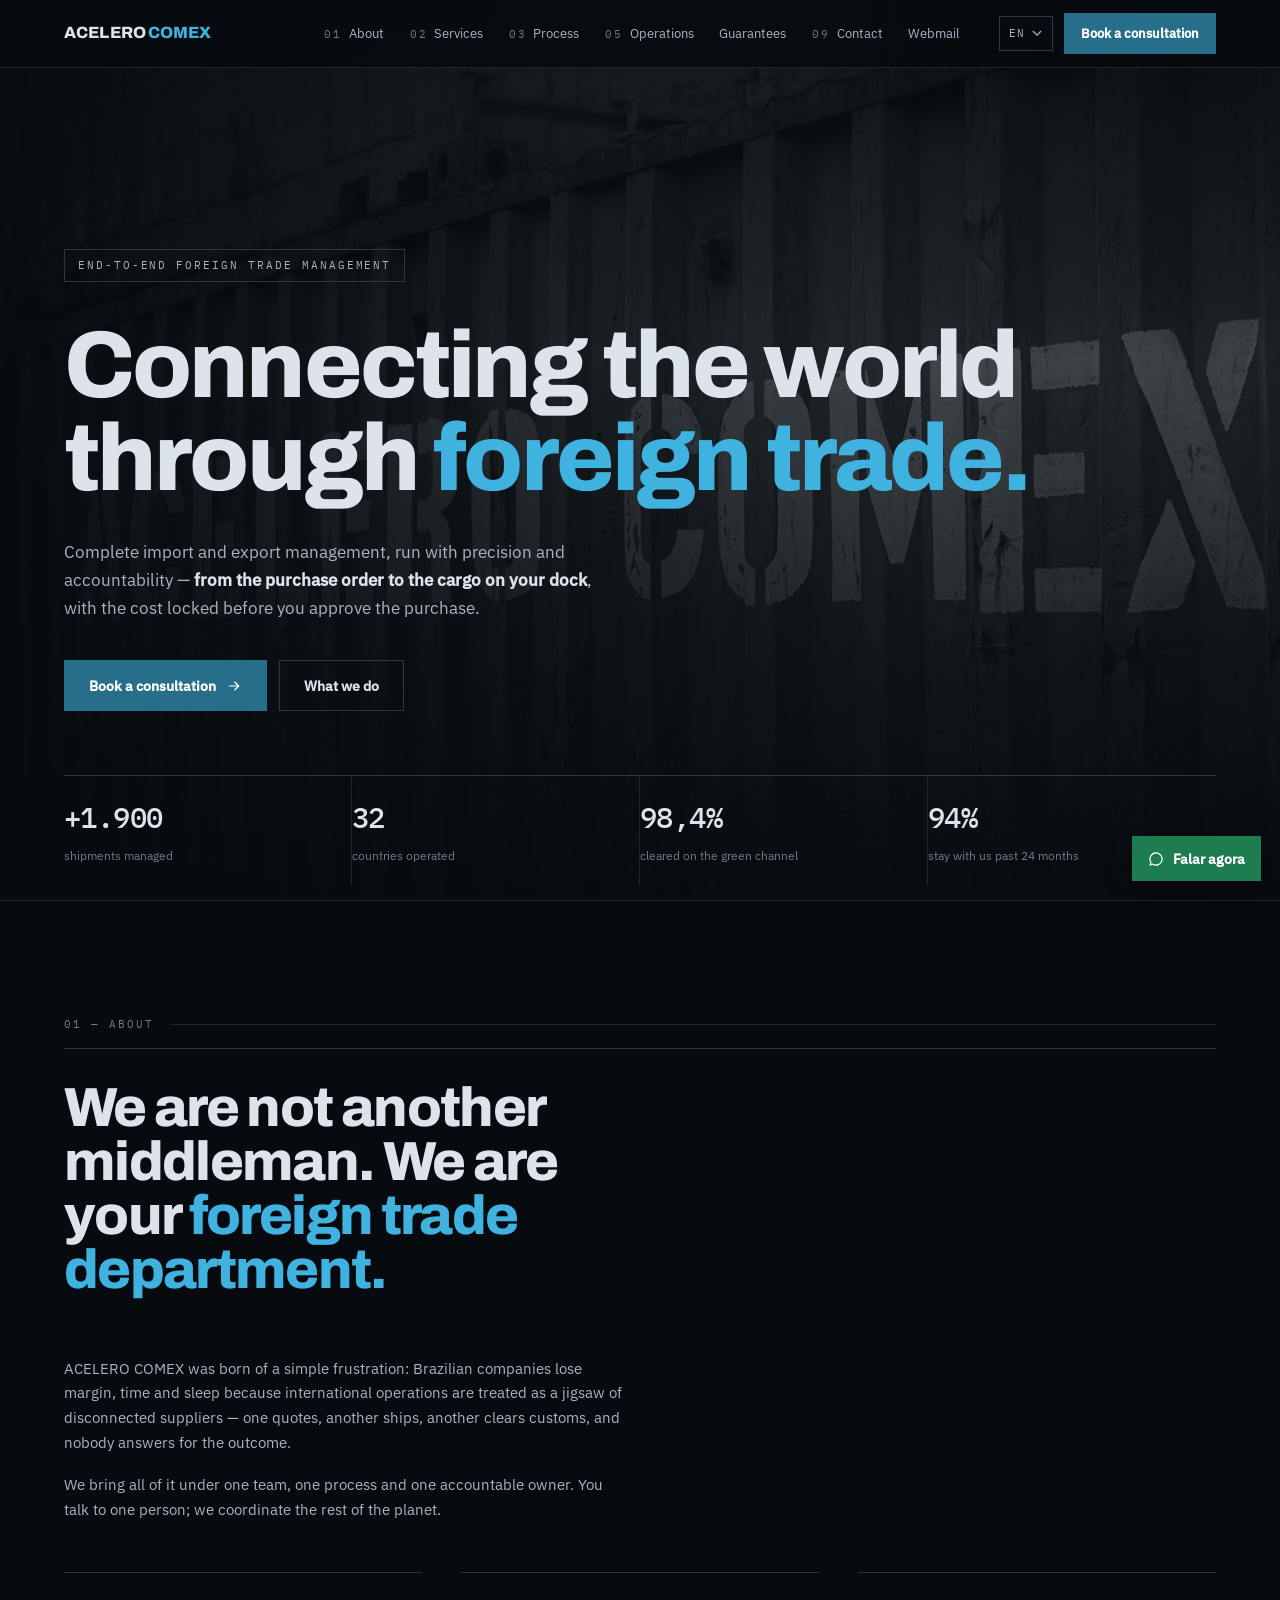
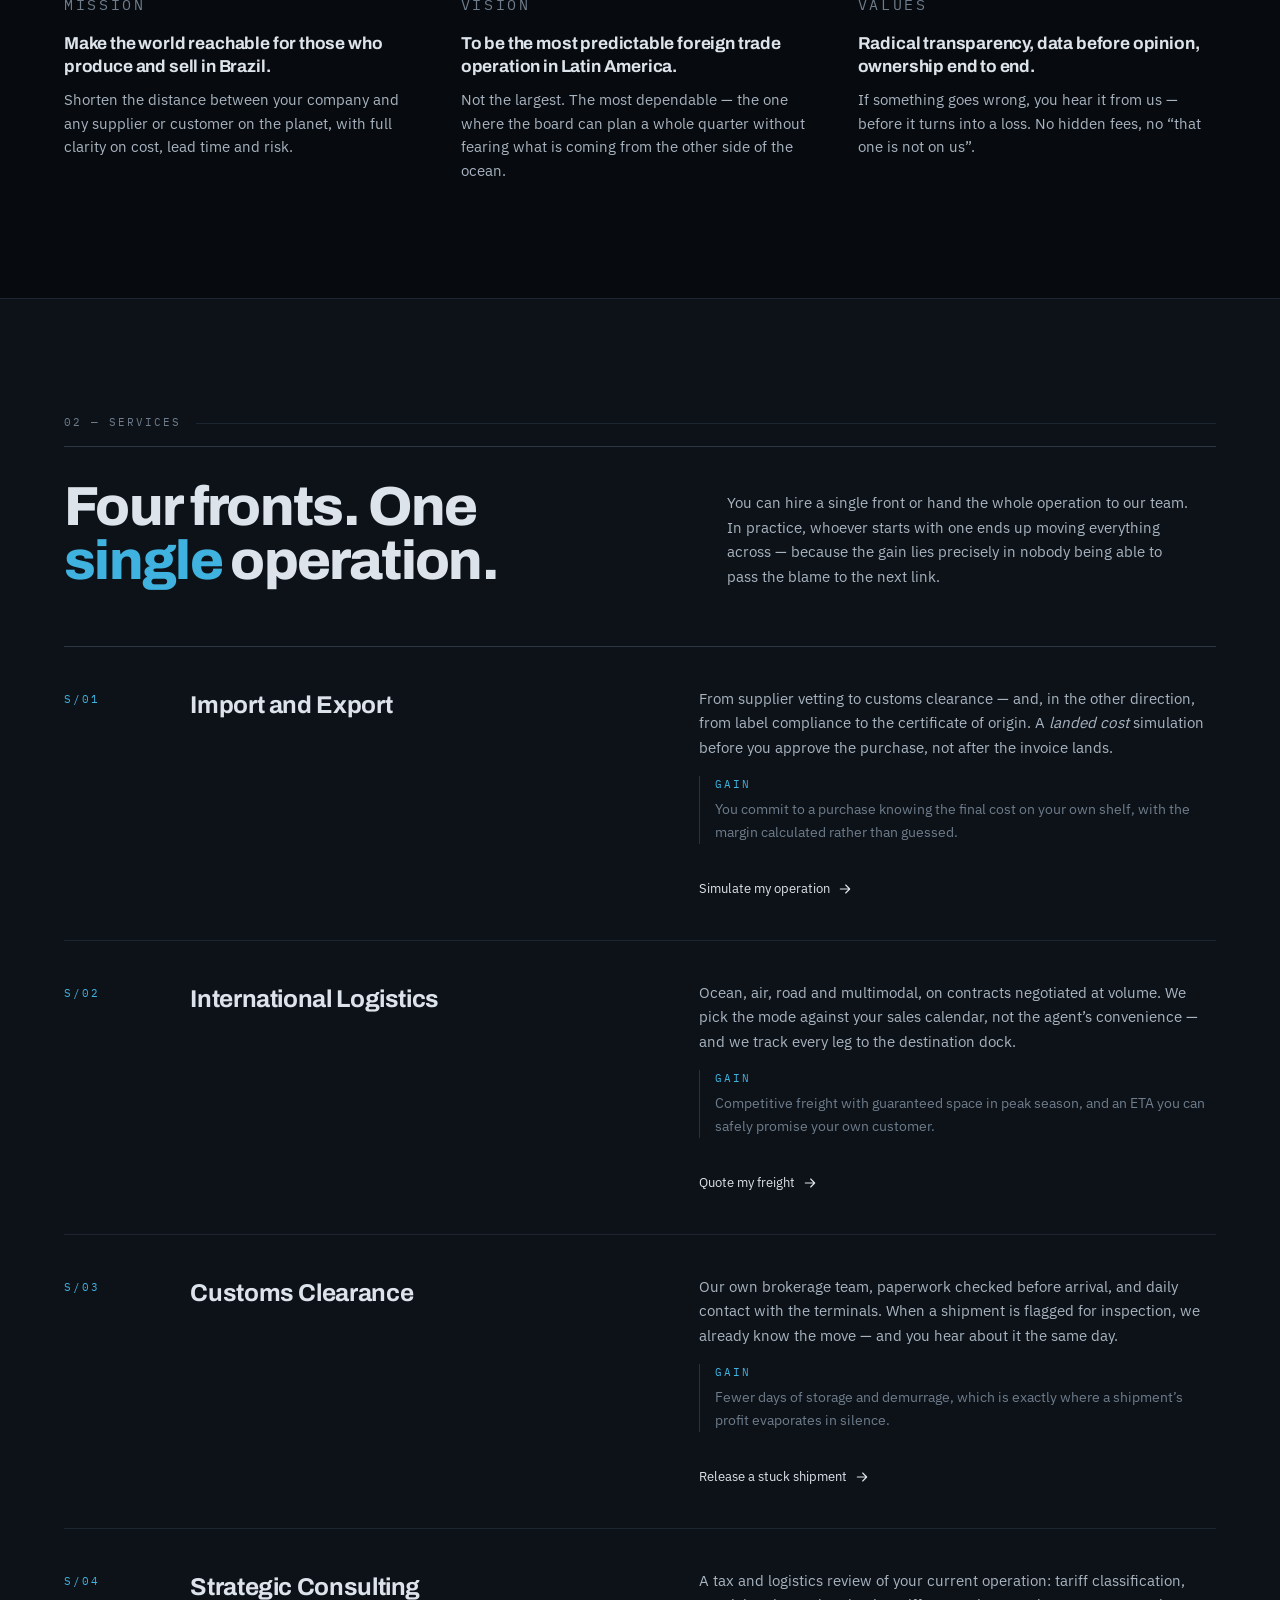
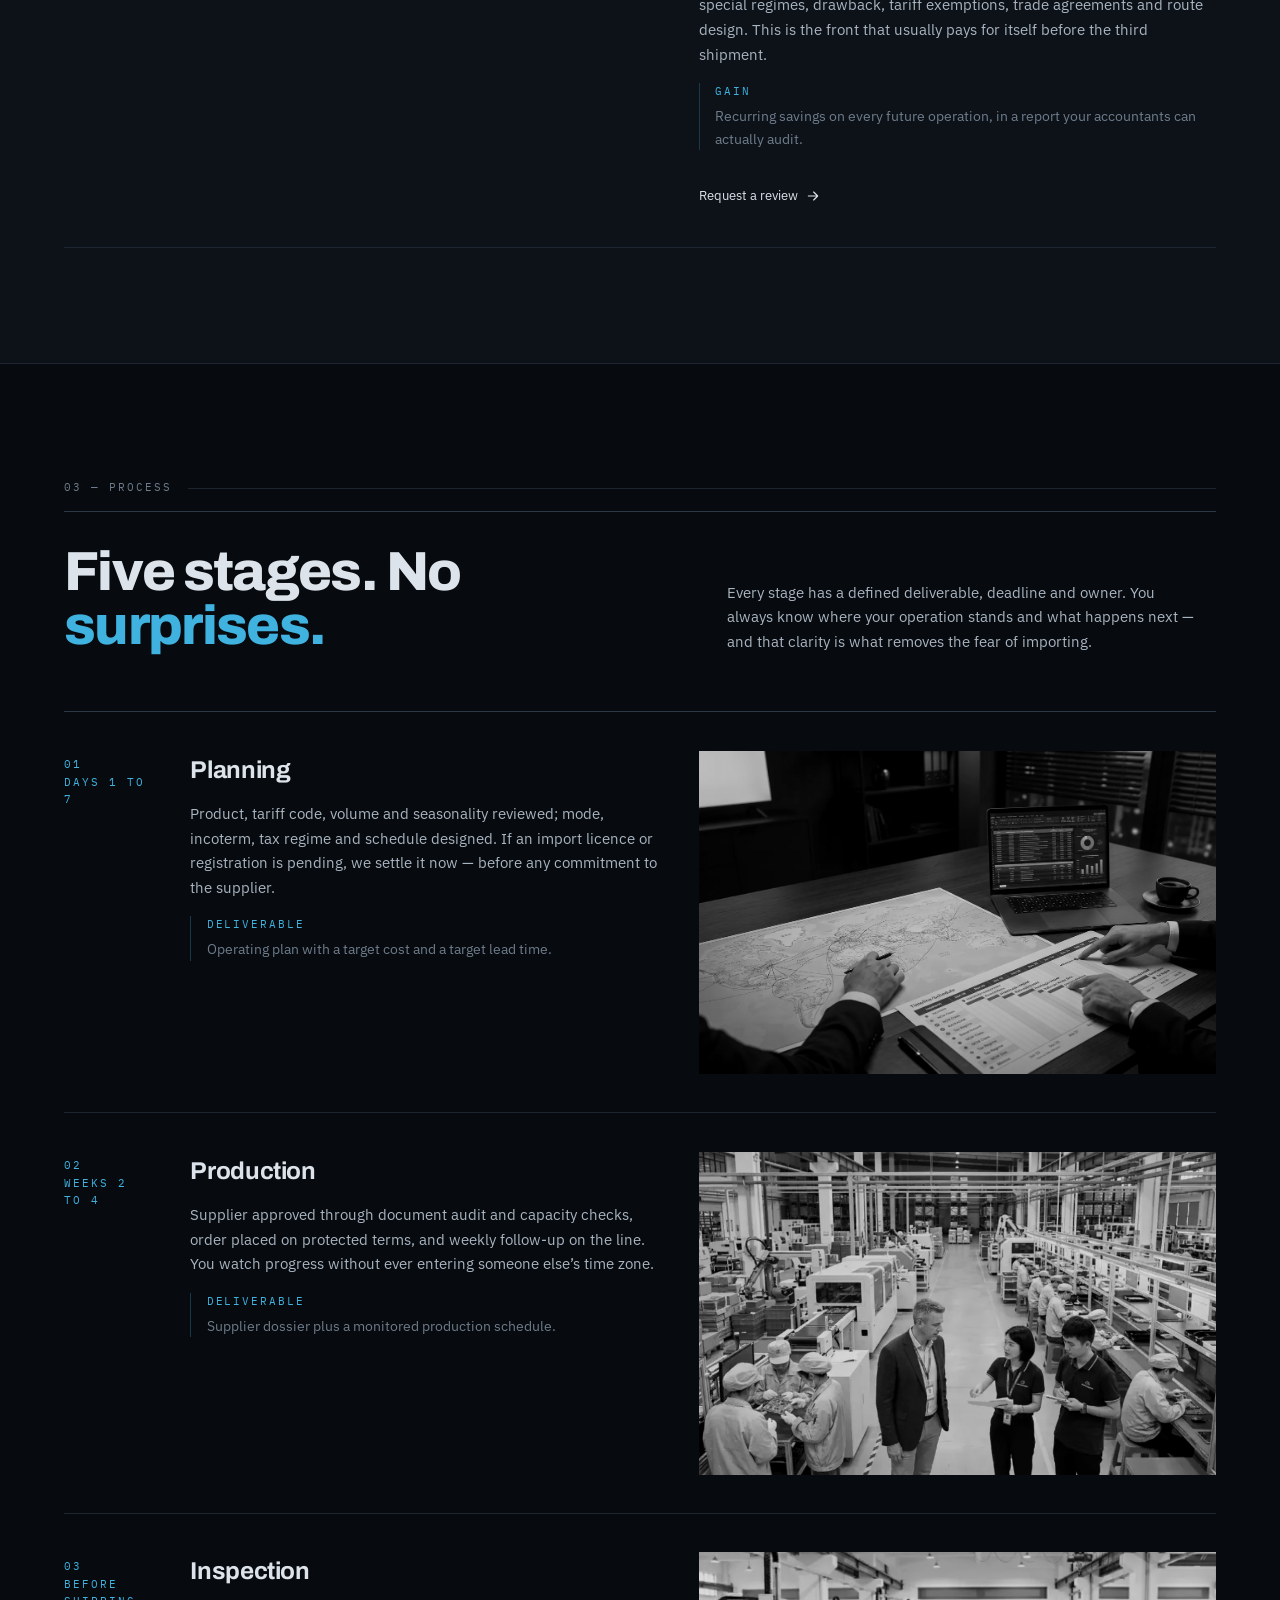
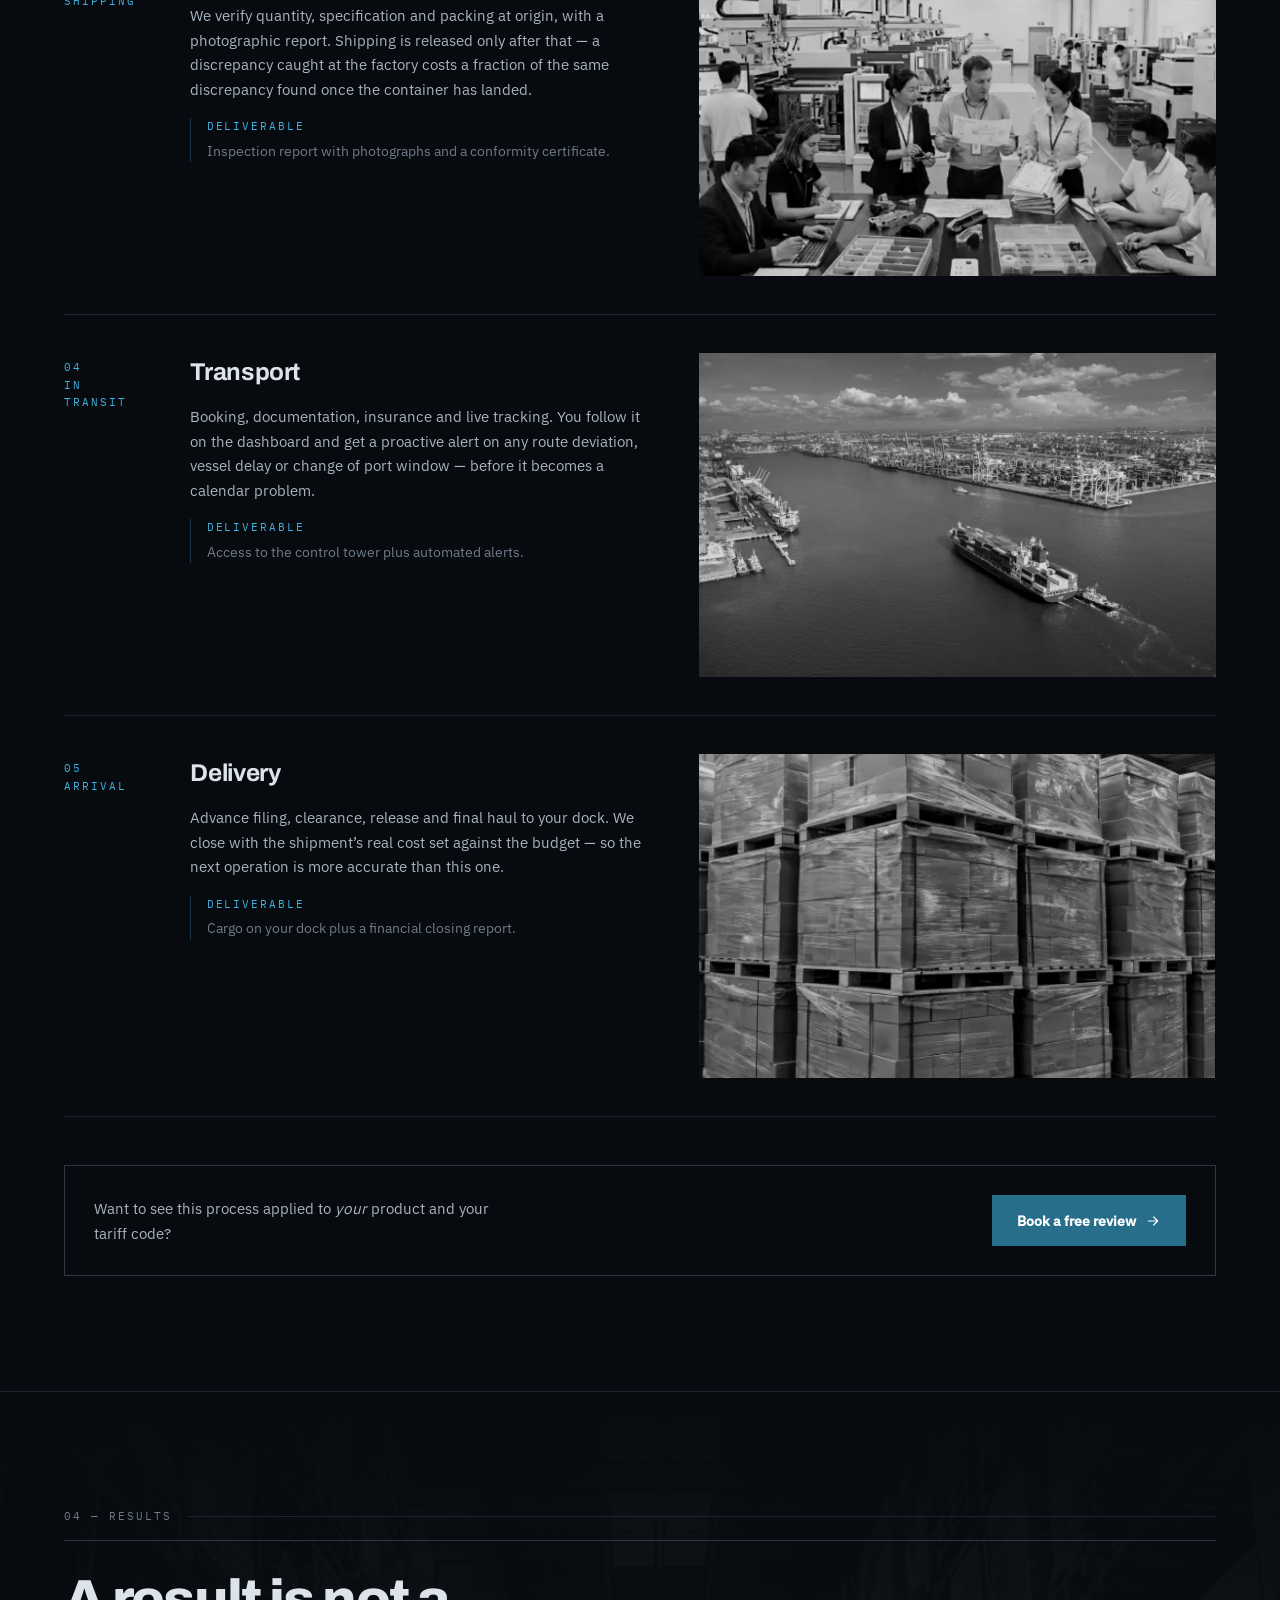
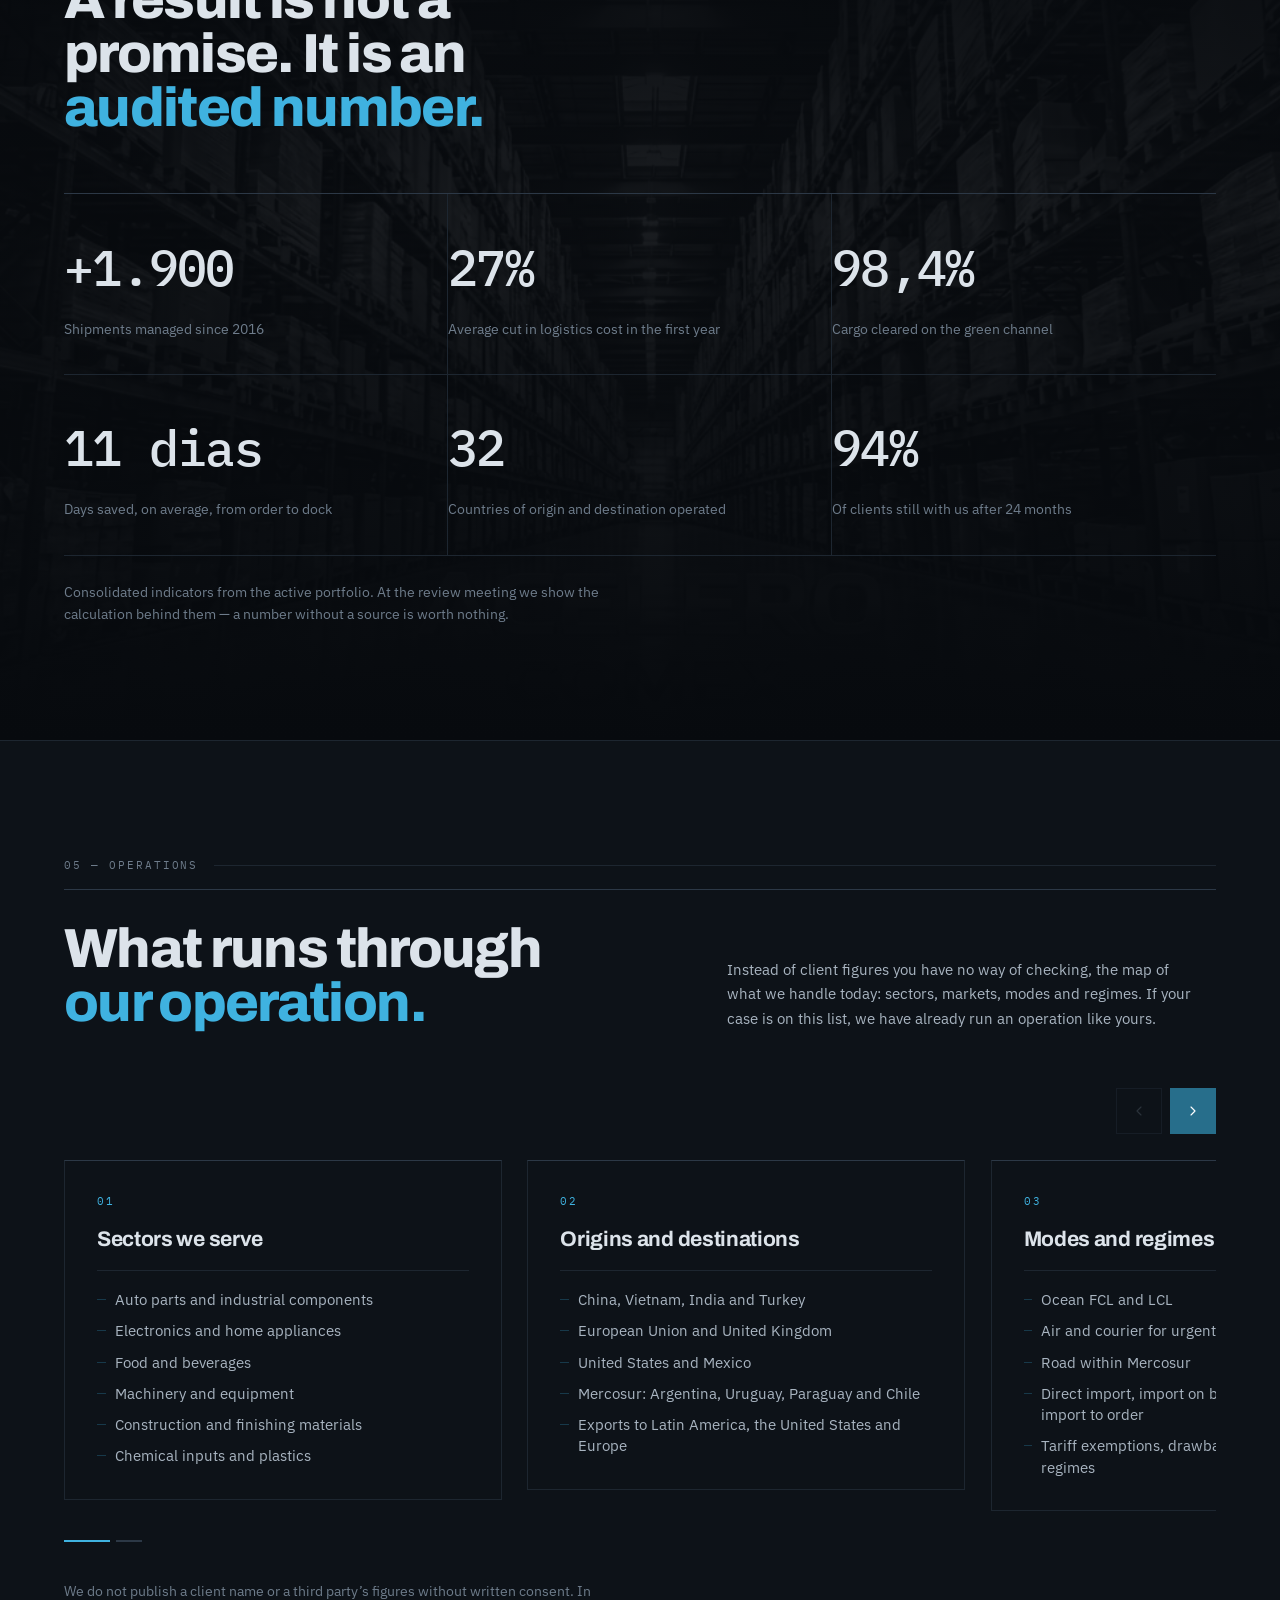
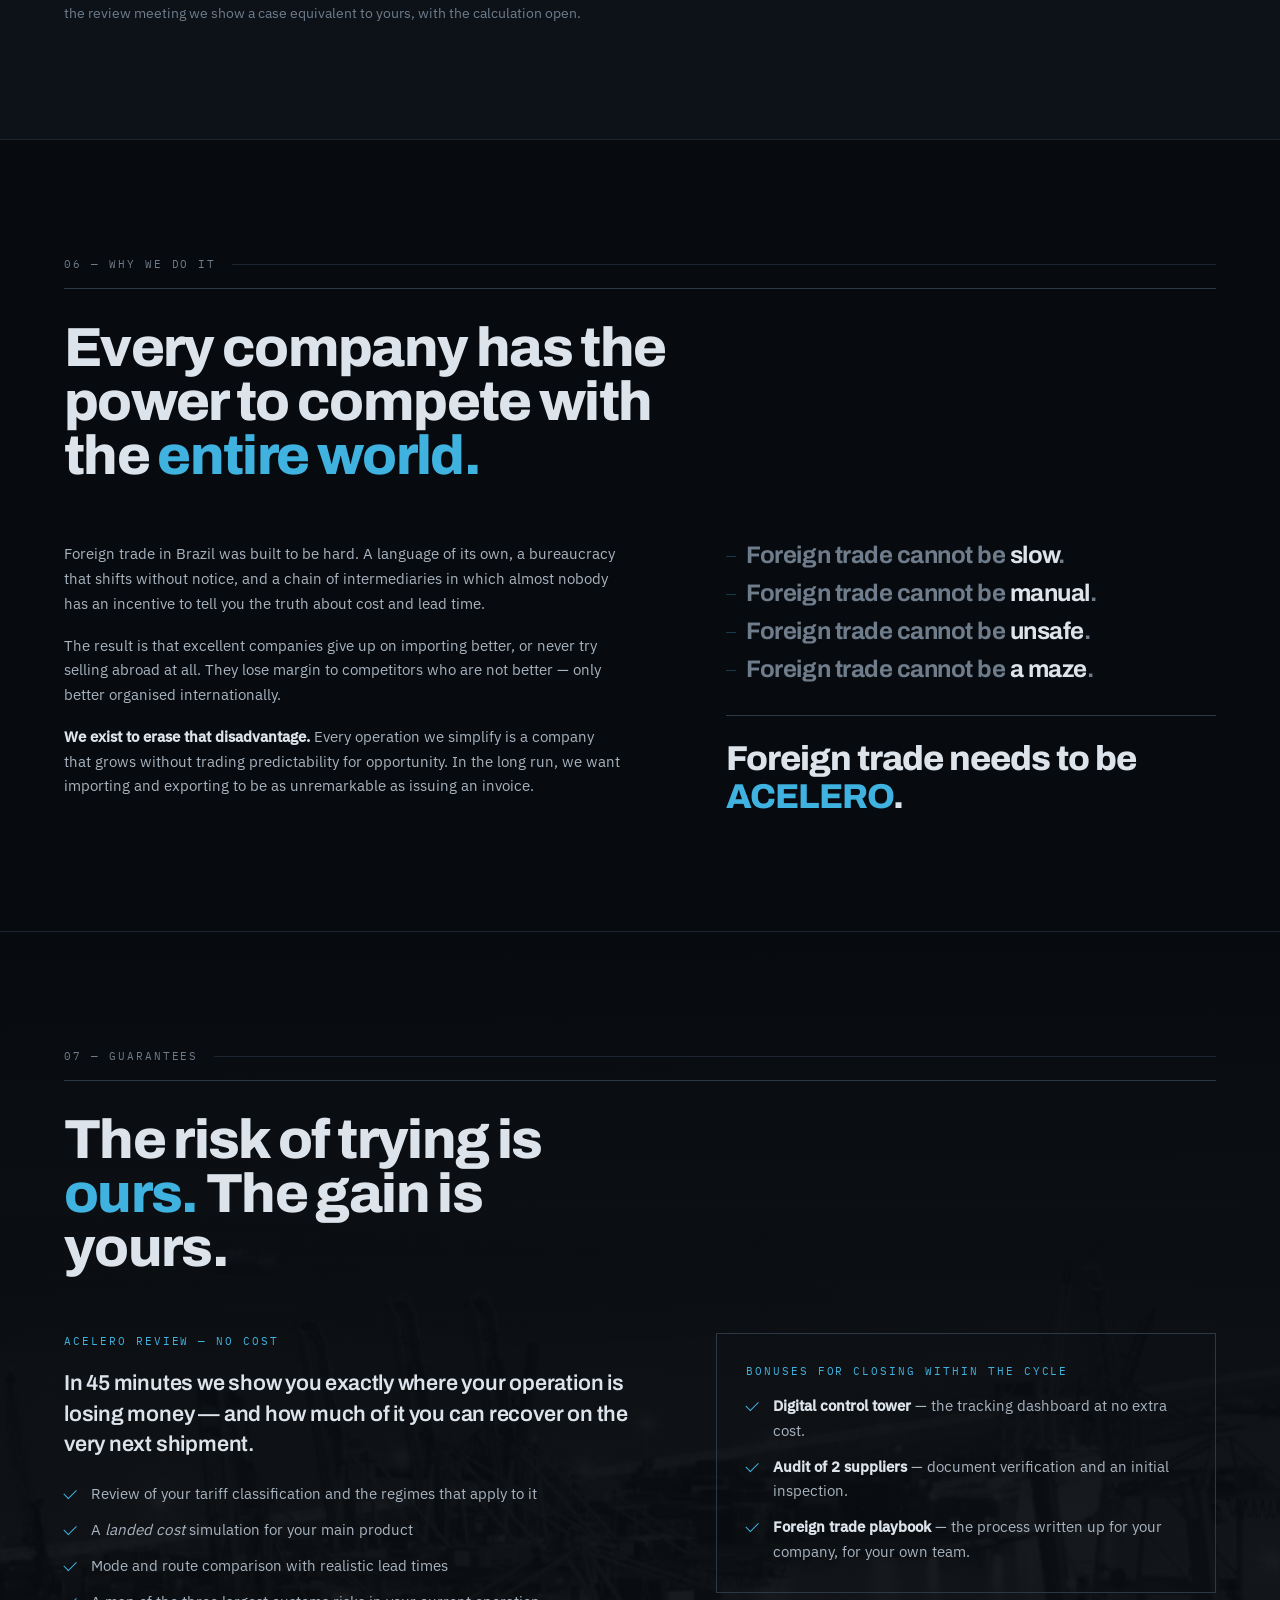
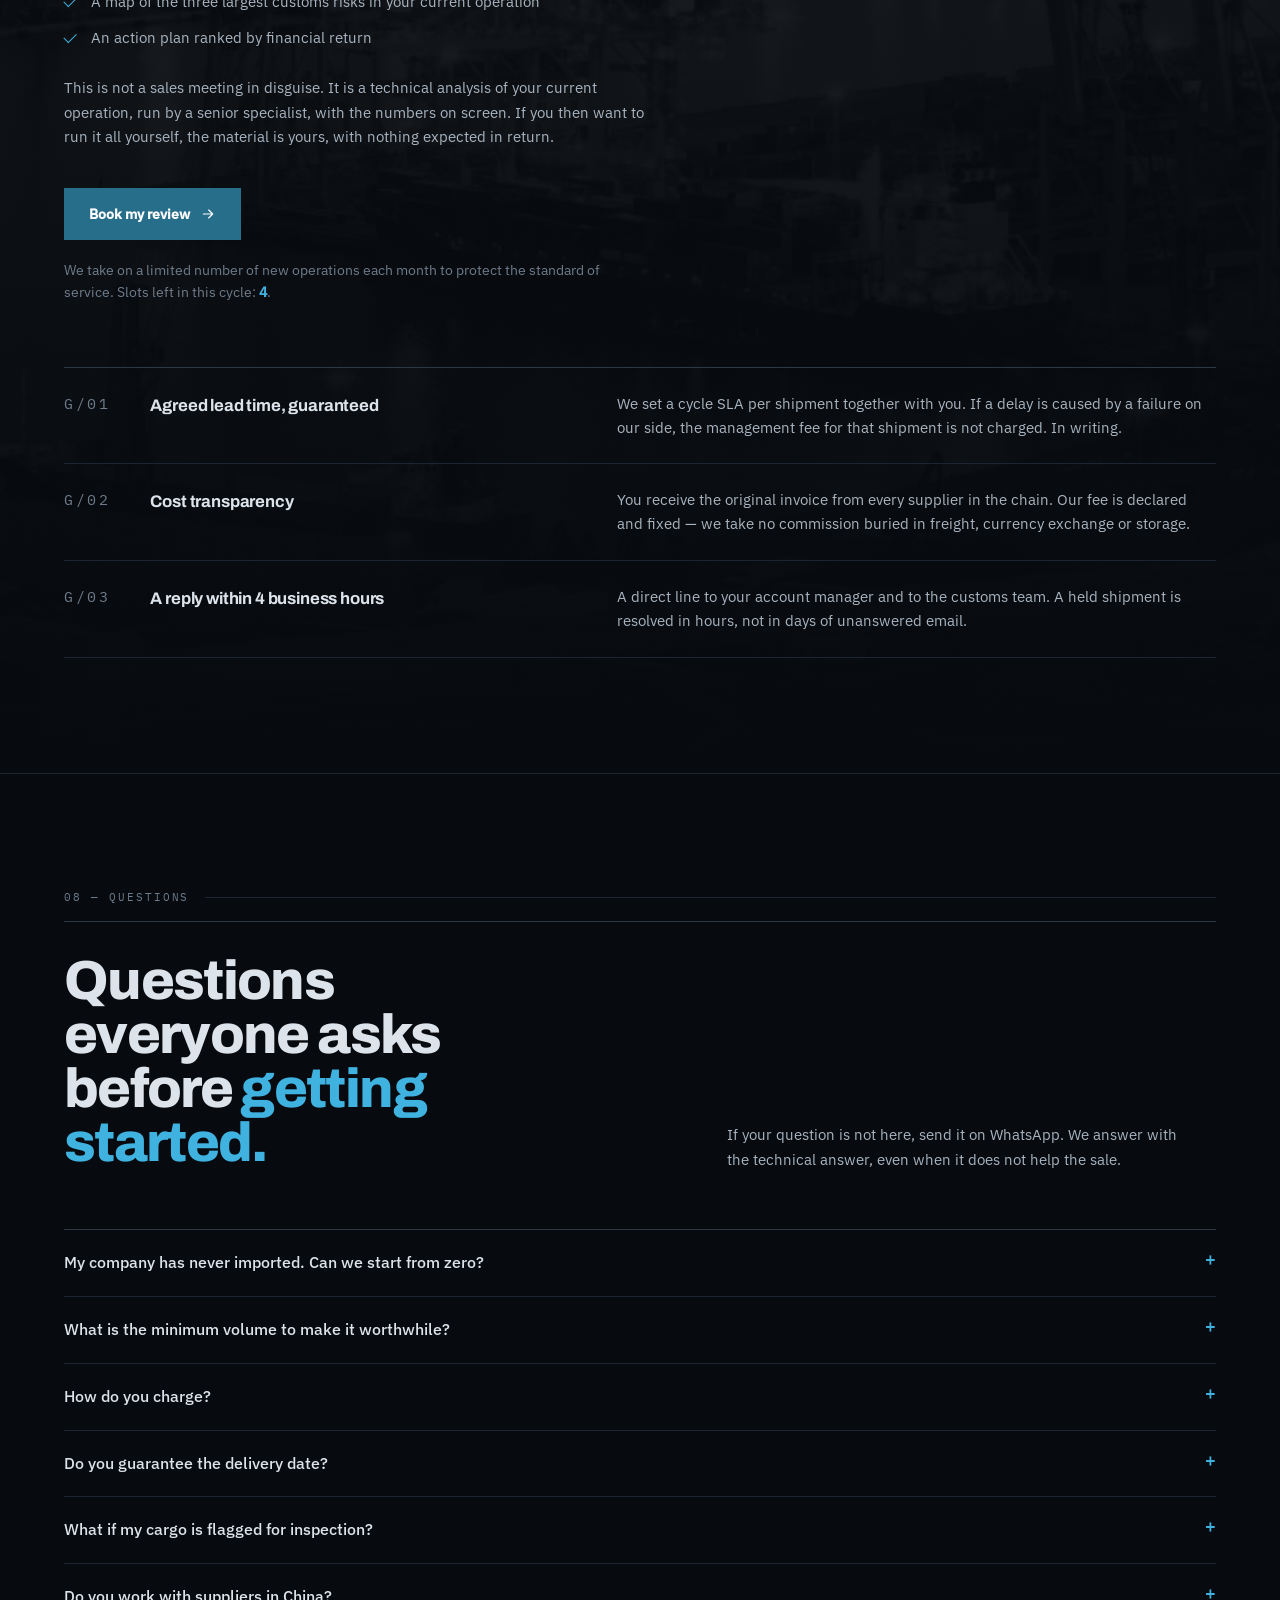
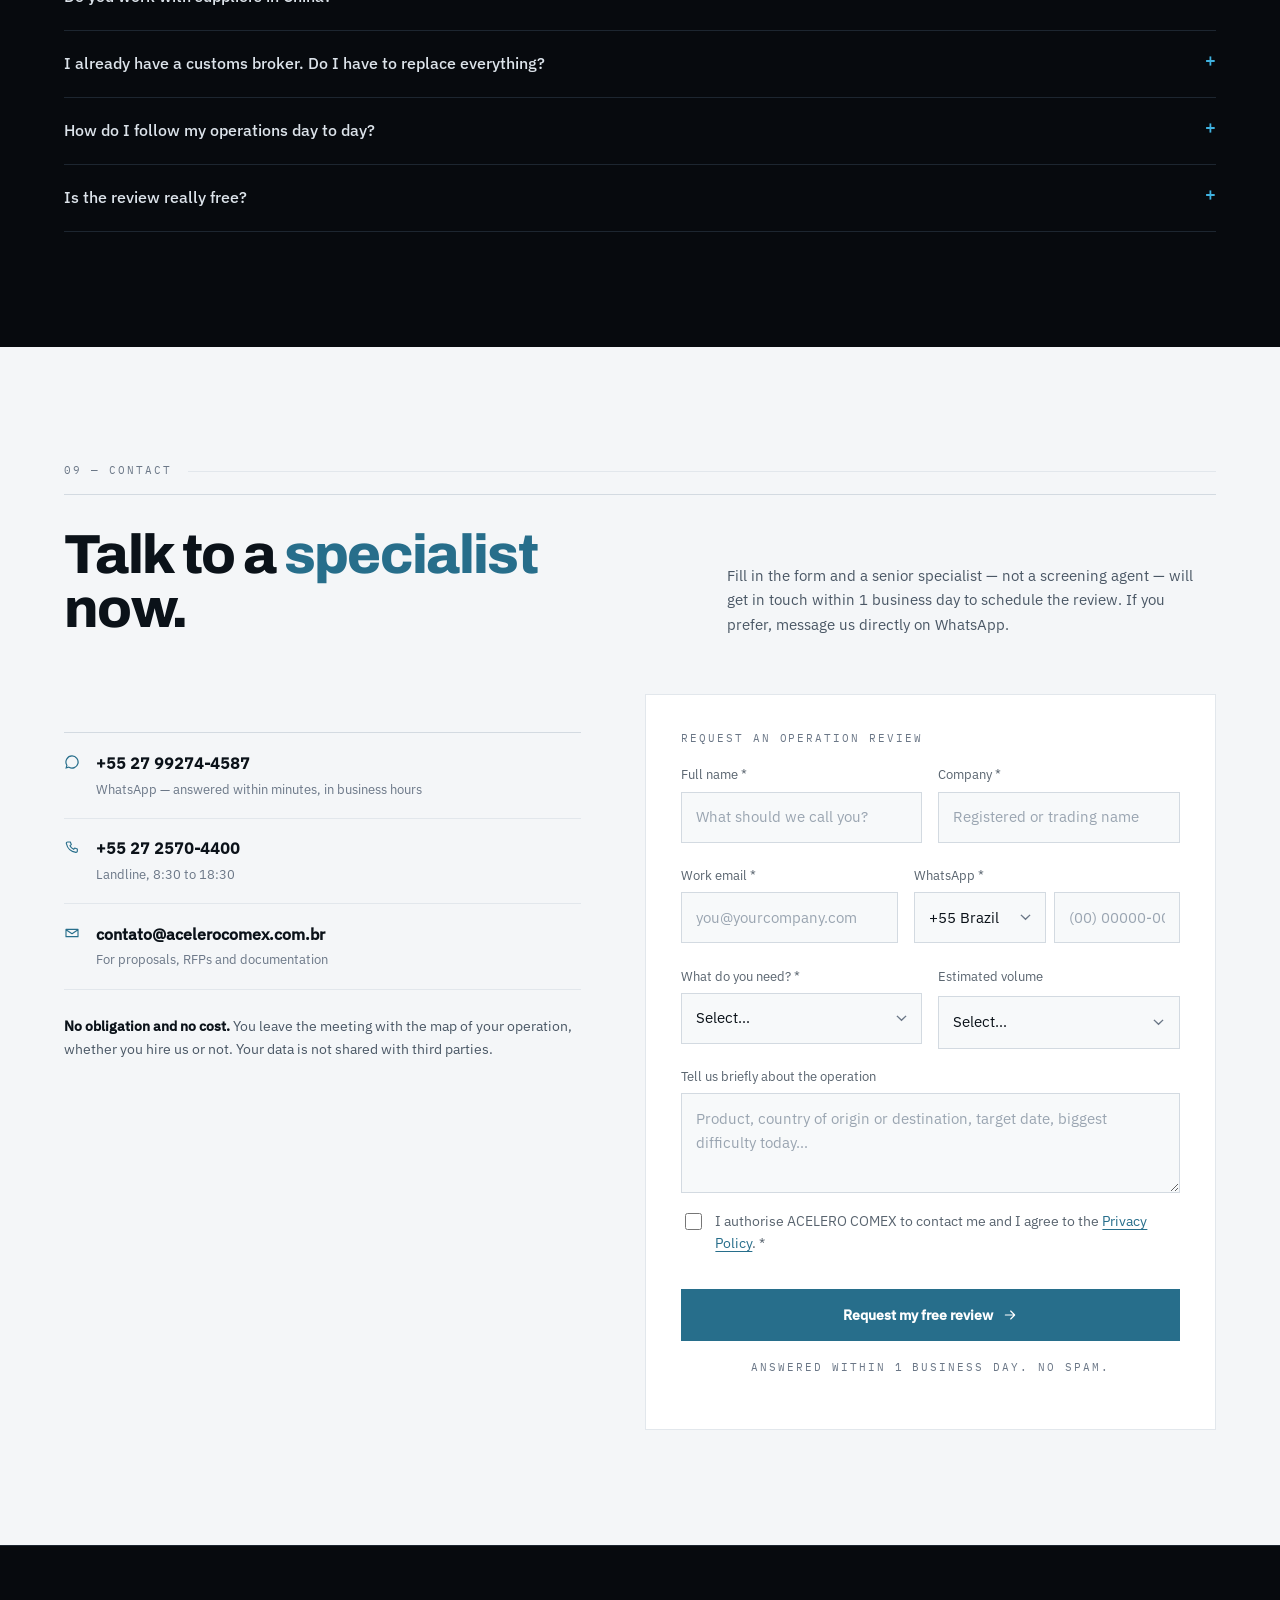
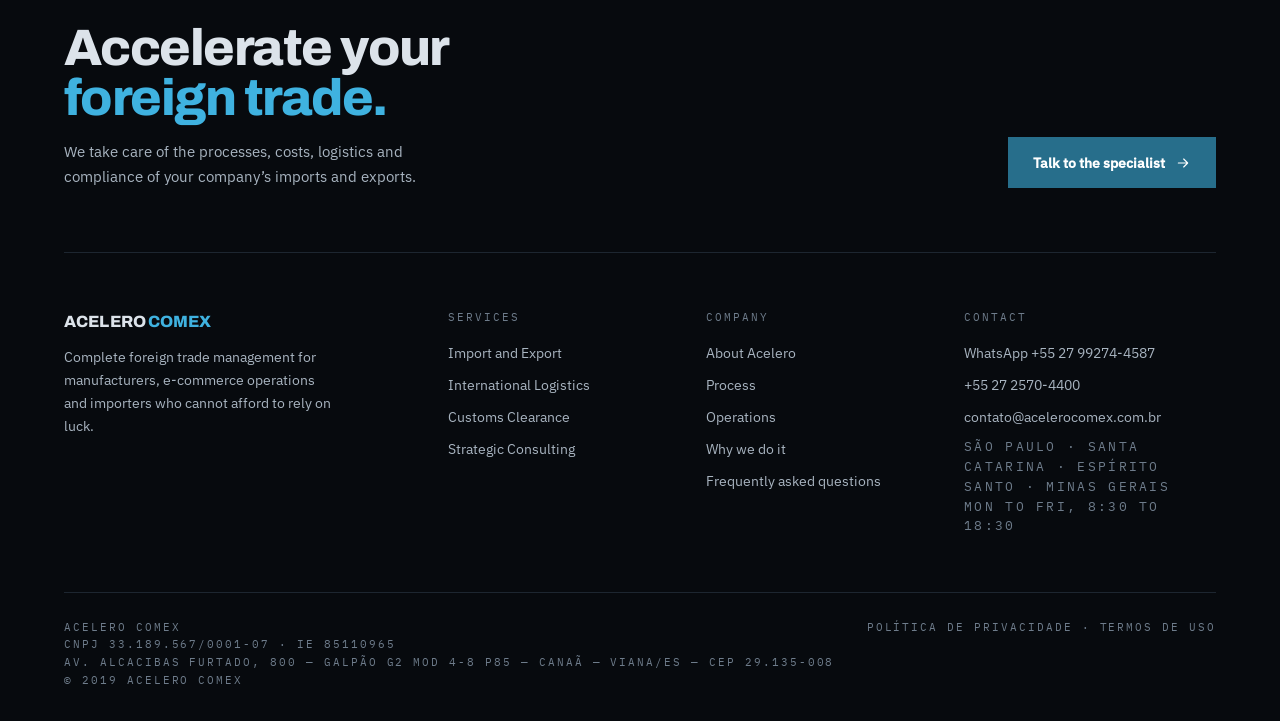
==== index.html @ 2d64dd7b "Rodapé recebe a placa de fundo do polo industrial - Mesmo tratamento das seções 04 e 07: foto dessat" ====
<!DOCTYPE html>
<html lang="pt-BR">
<head>
  <meta charset="UTF-8" />
  <meta name="viewport" content="width=device-width, initial-scale=1.0" />
  <meta name="theme-color" content="#070A0E" />

  <title>ACELERO COMEX — Gestão completa de comércio exterior</title>
  <meta name="description" content="Importação e exportação de ponta a ponta: fornecedor, frete, aduana, tributos e entrega, com custo fechado antes de você aprovar a compra." />
  <link rel="canonical" href="https://www.acelerocomex.com.br/" />

  <meta property="og:type" content="website" />
  <meta property="og:locale" content="pt_BR" />
  <meta property="og:site_name" content="ACELERO COMEX" />
  <meta property="og:title" content="ACELERO COMEX — Gestão completa de comércio exterior" />
  <meta property="og:description" content="Do pedido ao fornecedor até a carga na sua doca, com custo fechado antes da compra." />
  <meta property="og:url" content="https://www.acelerocomex.com.br/" />
  <meta property="og:image" content="https://www.acelerocomex.com.br/assets/img/conteiner-acelero-1200w.jpg" />
  <meta name="twitter:card" content="summary_large_image" />

  <link rel="icon" href="data:image/svg+xml,%3Csvg xmlns='http://www.w3.org/2000/svg' viewBox='0 0 32 32'%3E%3Crect width='32' height='32' rx='4' fill='%23070A0E'/%3E%3Cpath d='M6 22L16 7l10 15' fill='none' stroke='%233FB2E0' stroke-width='2.4' stroke-linejoin='round'/%3E%3Cpath d='M11 22h10' stroke='%23DCE3EA' stroke-width='2.4' stroke-linecap='round'/%3E%3C/svg%3E" />

  <!-- Um arquivo só, montado a partir de components/styles/ por
       tools/montar.py: cada <link> extra é uma requisição que bloqueia a
       pintura da página. -->
  <link rel="stylesheet" href="styles.css" />

  <script type="application/ld+json">
  {
    "@context": "https://schema.org",
    "@type": "ProfessionalService",
    "name": "ACELERO COMEX",
    "legalName": "ACELERO PRIME GLOBAL COMMERCE LTDA",
    "taxID": "33.189.567/0001-07",
    "description": "Gestão de comércio exterior: importação, exportação, logística internacional, desembaraço aduaneiro e consultoria estratégica.",
    "areaServed": "BR",
    "url": "https://www.acelerocomex.com.br/",
    "telephone": "+552725704400",
    "email": "contato@acelerocomex.com.br",
    "address": {
      "@type": "PostalAddress",
      "streetAddress": "Avenida Alcacibas Furtado, 800, Galpão G2, Módulos 4-8, P85",
      "addressLocality": "Viana",
      "addressRegion": "ES",
      "postalCode": "29135-008",
      "addressCountry": "BR"
    }
  }
  </script>
</head>

<body>

<a class="pular" href="#conteudo">Pular para o conteúdo</a>

<header class="topo">
  <div class="topo__in">
    <a class="marca" href="#capa" aria-label="ACELERO COMEX"><b>ACELERO</b><span>COMEX</span></a>

    <nav class="nav" id="nav" aria-label="Seções">
      <a href="#sobre" data-i18n="nav.sobre"><span class="mono">01</span>Sobre</a>
      <a href="#servicos" data-i18n="nav.servicos"><span class="mono">02</span>Serviços</a>
      <a href="#processo" data-i18n="nav.processo"><span class="mono">03</span>Processo</a>
      <a href="#cases" data-i18n="nav.cases"><span class="mono">05</span>Operação</a>
      <a href="#garantia" data-i18n="menu.7">Garantias</a>
      <a href="#contato" data-i18n="nav.contato"><span class="mono">09</span>Contato</a>
      <a href="webmail.html">Webmail</a>
    </nav>

    <div class="topo__dir">
      <div class="idioma" id="idioma">
        <button class="idioma__b" id="idiomaB" aria-expanded="false" aria-haspopup="listbox" aria-label="Idioma / Language">
          <span id="idiomaAtual">PT</span>
          <svg viewBox="0 0 12 8" width="10" height="7" aria-hidden="true"><path d="M1 1l5 5 5-5" fill="none" stroke="currentColor" stroke-width="1.6"/></svg>
        </button>
        <div class="idioma__l" id="idiomaL" role="listbox" hidden>
          <button type="button" data-idioma="pt" role="option" aria-selected="true"><i>PT</i>Português</button>
          <button type="button" data-idioma="en" role="option" aria-selected="false"><i>EN</i>English</button>
          <button type="button" data-idioma="es" role="option" aria-selected="false"><i>ES</i>Español</button>
        </div>
      </div>
      <a class="bt bt--cheio bt--peq" href="#contato" data-i18n="nav.cta">Agendar consultoria</a>
      <button class="hamb" id="hamb" aria-label="Menu" aria-expanded="false"><span></span><span></span></button>
    </div>
  </div>
</header>

<main id="conteudo">
<section class="capa" id="capa">
  <div class="capa__foto">
    <picture>
      <source srcset="assets/img/conteiner-acelero.webp 2000w, assets/img/conteiner-acelero-1200w.webp 1200w" sizes="100vw" type="image/webp" />
      <img src="assets/img/conteiner-acelero.jpg" srcset="assets/img/conteiner-acelero.jpg 2000w, assets/img/conteiner-acelero-1200w.jpg 1200w" sizes="100vw" alt="Contêiner marítimo com a marca ACELERO COMEX no pátio do terminal" fetchpriority="high" />
    </picture>
  </div>
  <div class="capa__in wrap">
    <p class="mono capa__tag" data-i18n="hero.tag.1">Gestão completa de comércio exterior</p>
    <h1><span data-i18n="hero.h.l1">Conectando</span> <span data-i18n="hero.h.l2">o mundo através</span> <span data-i18n="hero.h.l3">do <em>comércio exterior.</em></span></h1>
    <p class="capa__sub" data-i18n="hero.sub.1">Gestão completa de importação e exportação com eficiência e confiança — <strong>do pedido ao fornecedor até a carga na sua doca</strong>, com custo fechado antes de você aprovar a compra.</p>
    <div class="capa__bts">
      <a class="bt bt--cheio" href="#contato"><span data-i18n="hero.cta1.1">Agendar consultoria</span><svg viewBox="0 0 24 24" width="16" height="16" aria-hidden="true"><path d="M5 12h13M13 6l6 6-6 6" fill="none" stroke="currentColor" stroke-width="1.7" stroke-linecap="round" stroke-linejoin="round"/></svg></a>
      <a class="bt bt--linha" href="#servicos" data-i18n="hero.cta2.1">O que fazemos</a>
    </div>
    <ul class="manif">
      <li><b>+1.900</b><span data-i18n="hero.kpi.1">embarques gerenciados</span></li>
      <li><b>32</b><span data-i18n="hero.kpi.2">países operados</span></li>
      <li><b>98,4%</b><span data-i18n="hero.kpi.3">liberadas em canal verde</span></li>
      <li><b>94%</b><span data-i18n="hero.kpi.4">seguem após 24 meses</span></li>
    </ul>
  </div>
</section>

<section class="bloco" id="sobre">
  <div class="wrap">
    <div class="cab">
      <p class="mono cab__n" data-ap data-i18n="hdnum.1">01 — Sobre</p>
      <div class="cab__g">
        <h2 data-ap="esq"><span data-i18n="sobre.h.l1">Não somos mais um</span> <span data-i18n="sobre.h.l2">intermediário. Somos o</span> <span data-i18n="sobre.h.l3">seu <em>departamento</em></span> <span data-i18n="sobre.h.l4"><em>de comex.</em></span></h2>
        
      </div>
    </div>
    <div class="corpo" data-ap data-i18n="sobre.txt.1"><p> A ACELERO COMEX nasceu de uma inconformidade simples: empresas brasileiras perdem margem, tempo e noites de sono porque a operação internacional é tratada como um quebra-cabeça de fornecedores desconectados — um faz a cotação, outro o frete, outro a aduana, e ninguém responde pelo resultado. </p> <p> Nós reunimos tudo sob um único time, um único processo e um único responsável. Você fala com uma pessoa; nós coordenamos o resto do planeta. </p></div>
    <div class="tres" data-ap-fila>
        <div><p class="mono" data-i18n="tri.lbl.1">Missão</p><h3 data-i18n="tri.h.1">Tornar o mundo acessível para quem produz e vende no Brasil.</h3><p data-i18n="tri.p.1">Reduzir a distância entre a sua empresa e qualquer fornecedor ou cliente do planeta, com clareza total de custo, prazo e risco.</p></div>
        <div><p class="mono" data-i18n="tri.lbl.2">Visão</p><h3 data-i18n="tri.h.2">Ser a operação de comex mais previsível da América Latina.</h3><p data-i18n="tri.p.2">Não a maior. A mais confiável — aquela em que a diretoria planeja o trimestre inteiro sem medo do que vem do outro lado do oceano.</p></div>
        <div><p class="mono" data-i18n="tri.lbl.3">Valores</p><h3 data-i18n="tri.h.3">Transparência radical, dado antes de opinião, dono de ponta a ponta.</h3><p data-i18n="tri.p.3">Se der problema, você fica sabendo por nós — antes de virar prejuízo. Sem taxa escondida, sem “isso não é com a gente”.</p></div>
    </div>
  </div>
</section>

<section class="bloco bloco--alt" id="servicos">
  <div class="wrap">
    <div class="cab">
      <p class="mono cab__n" data-ap data-i18n="hdnum.2">02 — Serviços</p>
      <div class="cab__g">
        <h2 data-ap="esq"><span data-i18n="serv.h.l1">Quatro frentes.</span> <span data-i18n="serv.h.l2">Uma <em>única</em> operação.</span></h2>
        <div class="cab__lead" data-ap="dir" data-i18n="lead.1">Você pode contratar uma frente isolada ou entregar toda a operação ao nosso time. Na prática, quem começa por uma acaba migrando tudo — porque o ganho está justamente em ninguém poder empurrar a responsabilidade para o vizinho.</div>
      </div>
    </div>
    <div class="linhas">
      <article class="linha" data-ap>
        <p class="mono linha__n" data-i18n="card.n.1">S/01</p>
        <div>
          <h3 class="linha__t" data-i18n="card.h.1">Importação e Exportação</h3>
        </div>
        <div>
          <p class="linha__x" data-i18n="card.p.1">Da homologação do fornecedor à nacionalização — e, na outra direção, da adequação de rótulo ao certificado de origem. Simulação de <em>landed cost</em> antes de você aprovar a compra, não depois da fatura chegar.</p>
          <p class="linha__g" data-i18n="card.b.1"><span class="mono">Ganho</span> Você decide comprar sabendo o custo final na sua prateleira, com margem calculada.</p>
          <a class="linha__a" href="#contato"><span data-i18n="card.cta.1">Simular minha operação</span><svg viewBox="0 0 24 24" width="16" height="16" aria-hidden="true"><path d="M5 12h13M13 6l6 6-6 6" fill="none" stroke="currentColor" stroke-width="1.7" stroke-linecap="round" stroke-linejoin="round"/></svg></a>
        </div>
      </article>
      <article class="linha" data-ap>
        <p class="mono linha__n" data-i18n="card.n.2">S/02</p>
        <div>
          <h3 class="linha__t" data-i18n="card.h.2">Logística Internacional</h3>
        </div>
        <div>
          <p class="linha__x" data-i18n="card.p.2">Marítimo, aéreo, rodoviário e multimodal com contratos negociados em volume. Escolhemos o modal pelo seu calendário de vendas, não pela conveniência do agente — e monitoramos cada etapa até a doca de destino.</p>
          <p class="linha__g" data-i18n="card.b.2"><span class="mono">Ganho</span> Frete competitivo com espaço garantido em alta temporada e ETA que você pode prometer ao seu cliente.</p>
          <a class="linha__a" href="#contato"><span data-i18n="card.cta.2">Cotar meu frete</span><svg viewBox="0 0 24 24" width="16" height="16" aria-hidden="true"><path d="M5 12h13M13 6l6 6-6 6" fill="none" stroke="currentColor" stroke-width="1.7" stroke-linecap="round" stroke-linejoin="round"/></svg></a>
        </div>
      </article>
      <article class="linha" data-ap>
        <p class="mono linha__n" data-i18n="card.n.3">S/03</p>
        <div>
          <h3 class="linha__t" data-i18n="card.h.3">Desembaraço Aduaneiro</h3>
        </div>
        <div>
          <p class="linha__x" data-i18n="card.p.3">Equipe própria de despacho, documentação conferida antes da chegada e relacionamento diário com os terminais. Quando algo cai em canal amarelo ou vermelho, já sabemos o que fazer — e você é avisado no mesmo dia.</p>
          <p class="linha__g" data-i18n="card.b.3"><span class="mono">Ganho</span> Menos dias de armazenagem e demurrage, que é onde o lucro do embarque evapora em silêncio.</p>
          <a class="linha__a" href="#contato"><span data-i18n="card.cta.3">Destravar uma carga</span><svg viewBox="0 0 24 24" width="16" height="16" aria-hidden="true"><path d="M5 12h13M13 6l6 6-6 6" fill="none" stroke="currentColor" stroke-width="1.7" stroke-linecap="round" stroke-linejoin="round"/></svg></a>
        </div>
      </article>
      <article class="linha" data-ap>
        <p class="mono linha__n" data-i18n="card.n.4">S/04</p>
        <div>
          <h3 class="linha__t" data-i18n="card.h.4">Consultoria Estratégica</h3>
        </div>
        <div>
          <p class="linha__x" data-i18n="card.p.4">Diagnóstico tributário e logístico da operação atual: revisão de NCM, regimes especiais, drawback, ex-tarifário, acordos comerciais e desenho de rota. É a frente que costuma se pagar antes do terceiro embarque.</p>
          <p class="linha__g" data-i18n="card.b.4"><span class="mono">Ganho</span> Economia recorrente em cada operação futura, com relatório que a sua contabilidade consegue auditar.</p>
          <a class="linha__a" href="#contato"><span data-i18n="card.cta.4">Pedir um diagnóstico</span><svg viewBox="0 0 24 24" width="16" height="16" aria-hidden="true"><path d="M5 12h13M13 6l6 6-6 6" fill="none" stroke="currentColor" stroke-width="1.7" stroke-linecap="round" stroke-linejoin="round"/></svg></a>
        </div>
      </article>
    </div>
  </div>
</section>

<section class="bloco" id="processo">
  <div class="wrap">
    <div class="cab">
      <p class="mono cab__n" data-ap data-i18n="hdnum.3">03 — Processo</p>
      <div class="cab__g">
        <h2 data-ap="esq"><span data-i18n="proc.h.l1">Cinco etapas.</span> <span data-i18n="proc.h.l2">Nenhuma <em>surpresa.</em></span></h2>
        <div class="cab__lead" data-ap="dir" data-i18n="lead.2">Cada etapa tem entregável, prazo e responsável definidos. Você sempre sabe em que ponto está a sua operação e o que acontece a seguir — é essa clareza que elimina o medo de importar.</div>
      </div>
    </div>
    <div class="linhas">
      <article class="linha" data-ap>
        <p class="mono linha__n">01<br /><span data-i18n="step.t.1">Dias 1 a 7</span></p>
        <div>
          <h3 class="linha__t" data-i18n="step.h.1">Planejamento</h3>
          <p class="linha__x" data-i18n="step.p.1">Diagnóstico de produto, NCM, volume e sazonalidade; desenho de modal, incoterm, regime tributário e cronograma. Se houver habilitação de RADAR ou licença pendente, resolvemos agora — antes de qualquer compromisso com o fornecedor.</p>
          <p class="linha__g" data-i18n="step.o.1"><span class="mono">Entregável</span> Plano operacional com custo-alvo e prazo-alvo.</p>
        </div>
        <figure class="linha__m" data-opcional>
          <picture><source srcset="assets/img/planejamento.webp" type="image/webp" /><img src="assets/img/planejamento.jpg" alt="Mesa de planejamento com mapa de rotas, cronograma do embarque e painel de indicadores" loading="lazy" /></picture>
        </figure>
      </article>
      <article class="linha" data-ap>
        <p class="mono linha__n">02<br /><span data-i18n="step.t.2">Semanas 2 a 4</span></p>
        <div>
          <h3 class="linha__t" data-i18n="step.h.2">Produção</h3>
          <p class="linha__x" data-i18n="step.p.2">Fornecedor homologado por auditoria documental e checagem de capacidade produtiva, pedido firmado com termos protegidos e follow-up semanal da linha. Você acompanha o avanço sem precisar entrar em fuso horário nenhum.</p>
          <p class="linha__g" data-i18n="step.o.2"><span class="mono">Entregável</span> Dossiê do fornecedor + cronograma de produção monitorado.</p>
        </div>
        <figure class="linha__m" data-opcional>
          <picture><source srcset="assets/img/linha-producao.webp" type="image/webp" /><img src="assets/img/linha-producao.jpg" alt="Linha de produção com equipe de engenharia acompanhando a montagem" loading="lazy" /></picture>
        </figure>
      </article>
      <article class="linha" data-ap>
        <p class="mono linha__n">03<br /><span data-i18n="step.t.3">Antes do embarque</span></p>
        <div>
          <h3 class="linha__t" data-i18n="step.h.3">Inspeção</h3>
          <p class="linha__x" data-i18n="step.p.3">Conferimos quantidade, especificação e embalagem na origem, com laudo fotográfico. O embarque só é liberado depois disso — divergência encontrada na fábrica custa uma fração do que custa depois de o contêiner chegar ao Brasil.</p>
          <p class="linha__g" data-i18n="step.o.3"><span class="mono">Entregável</span> Relatório de inspeção com fotos e laudo de conformidade.</p>
        </div>
        <figure class="linha__m" data-opcional>
          <picture><source srcset="assets/img/inspecao-fornecedor.webp" type="image/webp" /><img src="assets/img/inspecao-fornecedor.jpg" alt="Equipe técnica conferindo desenhos e amostras de peças na fábrica" loading="lazy" /></picture>
        </figure>
      </article>
      <article class="linha" data-ap>
        <p class="mono linha__n">04<br /><span data-i18n="step.t.4">Trânsito internacional</span></p>
        <div>
          <h3 class="linha__t" data-i18n="step.h.4">Transporte</h3>
          <p class="linha__x" data-i18n="step.p.4">Booking, documentação, seguro e rastreamento em tempo real. Você acompanha pelo painel e recebe alerta proativo em qualquer desvio de rota, atraso de navio ou mudança de janela portuária — antes que vire problema de agenda.</p>
          <p class="linha__g" data-i18n="step.o.4"><span class="mono">Entregável</span> Acesso à torre de controle + alertas automáticos.</p>
        </div>
        <figure class="linha__m" data-opcional>
          <picture><source srcset="assets/img/transporte.webp" type="image/webp" /><img src="assets/img/transporte.jpg" alt="Contêineres em trânsito no terminal portuário" loading="lazy" /></picture>
        </figure>
      </article>
      <article class="linha" data-ap>
        <p class="mono linha__n">05<br /><span data-i18n="step.t.5">Chegada</span></p>
        <div>
          <h3 class="linha__t" data-i18n="step.h.5">Entrega</h3>
          <p class="linha__x" data-i18n="step.p.5">Registro antecipado, desembaraço, liberação e transporte final até a sua doca. Fechamos com o custo real do embarque comparado ao orçado — para que a próxima operação seja ainda mais precisa que esta.</p>
          <p class="linha__g" data-i18n="step.o.5"><span class="mono">Entregável</span> Carga na sua doca + relatório de fechamento financeiro.</p>
        </div>
        <figure class="linha__m" data-opcional>
          <picture><source srcset="assets/img/entrega.webp" type="image/webp" /><img src="assets/img/entrega.jpg" alt="Descarregamento da carga na doca do cliente" loading="lazy" /></picture>
        </figure>
      </article>
    </div>
    <div class="caixa" data-ap style="margin-top:clamp(2rem,4vw,3rem);display:flex;flex-wrap:wrap;gap:1.2rem;align-items:center;justify-content:space-between">
      <p style="margin:0;max-width:44ch" data-i18n="proc.band.1">Quer ver este processo aplicado ao <em>seu</em> produto e à sua NCM?</p>
      <a class="bt bt--cheio" href="#contato"><span data-i18n="proc.bandcta.1">Agendar diagnóstico gratuito</span><svg viewBox="0 0 24 24" width="16" height="16" aria-hidden="true"><path d="M5 12h13M13 6l6 6-6 6" fill="none" stroke="currentColor" stroke-width="1.7" stroke-linecap="round" stroke-linejoin="round"/></svg></a>
    </div>
  </div>
</section>

<section class="bloco bloco--foto" id="resultados">
  <div class="placa" aria-hidden="true">
    <picture><source srcset="assets/img/prateleiras-estoque.webp" type="image/webp" /><img src="assets/img/prateleiras-estoque.jpg" alt="" loading="lazy" /></picture>
  </div>
  <div class="wrap">
    <div class="cab">
      <p class="mono cab__n" data-ap data-i18n="hdnum.4">04 — Resultados</p>
      <div class="cab__g">
        <h2 data-ap="esq"><span data-i18n="res.h.l1">Resultado não é</span> <span data-i18n="res.h.l2">promessa. É <em>número</em></span> <span data-i18n="res.h.l3"><em>auditado.</em></span></h2>
        
      </div>
    </div>
    <ul class="grade-num" data-ap-fila>
      <li><b>+1.900</b><span data-i18n="num.1">Embarques gerenciados desde 2016</span></li>
      <li><b>27%</b><span data-i18n="num.2">Redução média de custo logístico no primeiro ano</span></li>
      <li><b>98,4%</b><span data-i18n="num.3">Cargas liberadas em canal verde</span></li>
      <li><b>11 dias</b><span data-i18n="num.4">A menos, em média, no ciclo pedido → doca</span></li>
      <li><b>32</b><span data-i18n="num.5">Países de origem e destino operados</span></li>
      <li><b>94%</b><span data-i18n="num.6">Dos clientes seguem conosco após 24 meses</span></li>
    </ul>
    <p class="nota" data-ap data-i18n="res.nota.1">Indicadores consolidados da carteira ativa. Na reunião de diagnóstico mostramos a memória de cálculo — número sem origem não vale nada.</p>
  </div>
</section>

<section class="bloco bloco--alt" id="cases">
  <div class="wrap">
    <div class="cab">
      <p class="mono cab__n" data-ap data-i18n="hdnum.5">05 — Operação</p>
      <div class="cab__g">
        <h2 data-ap="esq"><span data-i18n="cases.h.l1">O que passa</span> <span data-i18n="cases.h.l2">pela <em>nossa operação.</em></span></h2>
        <div class="cab__lead" data-ap="dir" data-i18n="lead.3">Em vez de número de cliente que você não tem como conferir, o mapa do que atendemos hoje: segmentos, praças, modais e regimes. Se o seu caso está aqui, já rodamos operação como a sua.</div>
      </div>
    </div>
    <div class="carrossel" data-carrossel data-ap>
      <div class="carrossel__topo">
        
        <div class="carrossel__nav">
          <button type="button" data-ant aria-label="Anterior" aria-controls="carrosselFrentes"><svg viewBox="0 0 24 24" width="16" height="16" aria-hidden="true"><path d="M15 6l-6 6 6 6" fill="none" stroke="currentColor" stroke-width="1.7" stroke-linecap="round" stroke-linejoin="round"/></svg></button>
          <button type="button" data-prox aria-label="Próximo" aria-controls="carrosselFrentes"><svg viewBox="0 0 24 24" width="16" height="16" aria-hidden="true"><path d="M9 6l6 6-6 6" fill="none" stroke="currentColor" stroke-width="1.7" stroke-linecap="round" stroke-linejoin="round"/></svg></button>
        </div>
      </div>
      <div class="carrossel__vp" data-vp id="carrosselFrentes" aria-label="Frentes da operação">
          <article class="frente">
            <p class="mono frente__n">01</p>
            <h3 data-i18n="op.h.1">Segmentos atendidos</h3>
            <ul class="frente__l" data-i18n="op.l.1"><li>Autopeças e componentes industriais</li><li>Eletrônicos e linha branca</li><li>Alimentos e bebidas</li><li>Máquinas e equipamentos</li><li>Materiais de construção e acabamento</li><li>Insumos químicos e plásticos</li></ul>
          </article>
          <article class="frente">
            <p class="mono frente__n">02</p>
            <h3 data-i18n="op.h.2">Origens e destinos</h3>
            <ul class="frente__l" data-i18n="op.l.2"><li>China, Vietnã, Índia e Turquia</li><li>União Europeia e Reino Unido</li><li>Estados Unidos e México</li><li>Mercosul: Argentina, Uruguai, Paraguai e Chile</li><li>Exportação para América Latina, Estados Unidos e Europa</li></ul>
          </article>
          <article class="frente">
            <p class="mono frente__n">03</p>
            <h3 data-i18n="op.h.3">Modais e regimes</h3>
            <ul class="frente__l" data-i18n="op.l.3"><li>Marítimo FCL e LCL</li><li>Aéreo e courier para urgência e amostra</li><li>Rodoviário no Mercosul</li><li>Importação própria, por conta e ordem e por encomenda</li><li>Ex-tarifário, drawback e demais regimes especiais</li></ul>
          </article>
          <article class="frente">
            <p class="mono frente__n">04</p>
            <h3 data-i18n="op.h.4">Onde despachamos</h3>
            <ul class="frente__l" data-i18n="op.l.4"><li>Santos <span class="mono">SP</span></li><li>Itajaí e Navegantes <span class="mono">SC</span></li><li>Paranaguá <span class="mono">PR</span></li><li>Vitória e Vila Velha <span class="mono">ES</span></li><li>Viracopos e Guarulhos <span class="mono">SP · aéreo</span></li><li>Recintos alfandegados e portos secos</li></ul>
          </article>
      </div>
      <div class="carrossel__pts" data-pts role="tablist" aria-label="Ir para um item"></div>
    </div>
    <p class="nota" data-ap data-i18n="op.nota.1" style="margin-top:clamp(1.6rem,3vw,2.4rem)">Não publicamos nome de cliente nem número de operação de terceiro sem autorização por escrito. Na reunião de diagnóstico mostramos caso equivalente ao seu, com a memória de cálculo aberta.</p>
  </div>
</section>

<section class="bloco" id="proposito">
  <div class="wrap">
    <div class="cab">
      <p class="mono cab__n" data-i18n="hdnum.6">06 — Por que fazemos</p>
      <h2 data-ap data-i18n="purp.h.l1" style="max-width:20ch">Toda empresa tem poder para competir com o <em>mundo inteiro.</em></h2>
    </div>
    <div class="prop">
      <div class="corpo" data-ap data-i18n="purp.txt.1"><p> O comércio exterior no Brasil foi construído para ser difícil. Uma linguagem própria, uma burocracia que muda sem aviso e uma cadeia de intermediários em que quase ninguém tem incentivo para dizer a verdade sobre custo e prazo. </p> <p> O resultado é que empresas excelentes desistem de importar melhor, ou nunca experimentam vender lá fora. Perdem margem para concorrentes que não são melhores — apenas têm uma operação internacional mais organizada. </p> <p> <strong>Existimos para apagar essa desvantagem.</strong> Cada operação que simplificamos é uma empresa que cresce sem trocar previsibilidade por oportunidade. No longo prazo, queremos que importar e exportar seja tão banal quanto emitir uma nota fiscal. </p></div>
      <div class="manifesto" data-ap data-i18n="purp.man.1"><ul class="man"> <li>O COMEX não pode ser <em>lento</em>.</li> <li>O COMEX não pode ser <em>manual</em>.</li> <li>O COMEX não pode ser <em>inseguro</em>.</li> <li>O COMEX não pode ser <em>um labirinto</em>.</li> </ul> <p class="man__f">O COMEX precisa ser <b>ACELERO</b>.</p></div>
    </div>
  </div>
</section>

<section class="bloco bloco--foto" id="garantia">
  <div class="placa" aria-hidden="true">
    <picture><source srcset="assets/img/risco-operacao.webp" type="image/webp" /><img src="assets/img/risco-operacao.jpg" alt="" loading="lazy" /></picture>
  </div>
  <div class="wrap">
    <div class="cab">
      <p class="mono cab__n" data-ap data-i18n="hdnum.7">07 — Garantias</p>
      <div class="cab__g">
        <h2 data-ap="esq"><span data-i18n="offer.h.l1">O risco de tentar</span> <span data-i18n="offer.h.l2">é <em>nosso.</em> O ganho é seu.</span></h2>
        
      </div>
    </div>
    <div class="oferta">
      <div data-ap>
        <p class="mono oferta__k" data-i18n="offer.kick.1">Diagnóstico Acelero — sem custo</p>
        <h3 data-i18n="offer.h3.1">Em 45 minutos, mostramos exatamente onde a sua operação perde dinheiro — e quanto dá para recuperar já no próximo embarque.</h3>
        <ul class="lista" data-i18n="offer.lista.1"><li>Revisão da sua classificação fiscal (NCM) e dos regimes aplicáveis</li> <li>Simulação de <em>landed cost</em> do seu principal produto</li> <li>Comparativo de modais e rotas com prazo realista</li> <li>Mapa dos três maiores riscos aduaneiros da operação atual</li> <li>Plano de ação priorizado por retorno financeiro</li></ul>
        <p data-i18n="offer.d.1">Não é uma reunião comercial disfarçada. É uma análise técnica da sua operação atual, feita por um especialista sênior, com número na tela. Se depois disso você quiser tocar tudo sozinho, o material é seu, sem contrapartida.</p>
        <a class="bt bt--cheio" href="#contato" style="margin-top:1.4rem"><span data-i18n="offer.cta.1">Agendar meu diagnóstico</span><svg viewBox="0 0 24 24" width="16" height="16" aria-hidden="true"><path d="M5 12h13M13 6l6 6-6 6" fill="none" stroke="currentColor" stroke-width="1.7" stroke-linecap="round" stroke-linejoin="round"/></svg></a>
        <p class="escassez" data-i18n="offer.sc.1">Atendemos um número limitado de novas operações por mês para manter o padrão de acompanhamento. Vagas do ciclo atual: <b>4</b>.</p>
      </div>
      <div data-ap>
        <div class="caixa">
          <p class="mono" data-i18n="bonus.lbl.1">Bônus para quem fecha no ciclo</p>
          <ul class="lista" style="margin-bottom:0" data-i18n="bonus.lista.1"><li><b>Torre de controle digital</b> — painel de acompanhamento sem custo adicional.</li> <li><b>Auditoria de 2 fornecedores</b> — verificação documental e inspeção inicial.</li> <li><b>Playbook de comex</b> — o processo aplicado à sua empresa, para o seu time interno.</li></ul>
        </div>
      </div>
    </div>
    <div class="garantias" data-ap-fila>
      <div><p class="mono">G/01</p><h3 data-i18n="gtee.h.1">Garantia de prazo acordado</h3><p data-i18n="gtee.p.1">Definimos com você um SLA de ciclo por embarque. Se o atraso for causado por falha nossa, a taxa de gestão daquele embarque não é cobrada. Em contrato.</p></div>
      <div><p class="mono">G/02</p><h3 data-i18n="gtee.h.2">Transparência de custo</h3><p data-i18n="gtee.p.2">Você recebe a fatura original de cada fornecedor da cadeia. Nossa remuneração é declarada e fixa — não ganhamos comissão embutida em frete, câmbio ou armazenagem.</p></div>
      <div><p class="mono">G/03</p><h3 data-i18n="gtee.h.3">Resposta em até 4 horas úteis</h3><p data-i18n="gtee.p.3">Canal direto com o seu gerente de conta e com o time de aduana. Carga parada se resolve em horas, não em dias de e-mail sem resposta.</p></div>
    </div>
  </div>
</section>

<section class="bloco" id="faq">
  <div class="wrap">
    <div class="cab">
      <p class="mono cab__n" data-ap data-i18n="hdnum.8">08 — Dúvidas</p>
      <div class="cab__g">
        <h2 data-ap="esq"><span data-i18n="faq.h.l1">Perguntas que</span> <span data-i18n="faq.h.l2">todo mundo faz</span> <span data-i18n="faq.h.l3"><em>antes de começar.</em></span></h2>
        <div class="cab__lead" data-ap="dir" data-i18n="lead.4">Se a sua dúvida não estiver aqui, mande no WhatsApp. Respondemos com a resposta técnica, mesmo quando ela não favorece a venda.</div>
      </div>
    </div>
    <div class="faq" data-ap-fila>
      <details><summary><span data-i18n="faq.q.1">Minha empresa nunca importou. Dá para começar do zero?</span></summary><div><p data-i18n="faq.a.1">Dá, e é o cenário mais comum entre os nossos clientes novos. Cuidamos da habilitação no RADAR/Siscomex, do enquadramento tributário, da escolha do fornecedor e do primeiro embarque inteiro. Você participa das decisões comerciais; a parte técnica fica com a gente.</p></div></details>
      <details><summary><span data-i18n="faq.q.2">Qual o volume mínimo para valer a pena?</span></summary><div><p data-i18n="faq.a.2">Não trabalhamos com volume mínimo rígido, e sim com viabilidade. Operações a partir de cerca de um contêiner por trimestre, ou cargas aéreas recorrentes, já costumam ter ganho suficiente. No diagnóstico dizemos com clareza se ainda não é o seu momento — perder tempo com uma operação que não fecha a conta é ruim para os dois lados.</p></div></details>
      <details><summary><span data-i18n="faq.q.3">Como funciona a cobrança de vocês?</span></summary><div><p data-i18n="faq.a.3">Combinamos previamente uma taxa de gestão por embarque ou um fee mensal, conforme o volume. Custos de terceiros — frete, seguro, armazenagem, tributos, taxas portuárias — são repassados com a fatura original em anexo. Sem comissão embutida: se ganhamos algo de um parceiro, isso é declarado e abatido.</p></div></details>
      <details><summary><span data-i18n="faq.q.4">Vocês garantem o prazo de entrega?</span></summary><div><p data-i18n="faq.a.4">Garantimos o SLA das etapas sob nossa gestão, definido em contrato. Greve portuária, evento climático ou fiscalização extraordinária estão fora do controle de qualquer operador — mas nesses casos você é avisado imediatamente, com plano B na mesa. Quando o atraso decorre de falha nossa, a taxa de gestão daquele embarque não é cobrada.</p></div></details>
      <details><summary><span data-i18n="faq.q.5">E se a minha carga cair em canal amarelo ou vermelho?</span></summary><div><p data-i18n="faq.a.5">Faz parte da operação e não é motivo para pânico. Nossa documentação é conferida antes da chegada justamente para reduzir essa chance — e, quando acontece, o time de aduana assume a interlocução com a Receita e com o terminal no mesmo dia. Hoje, 98,4% das nossas cargas são liberadas em canal verde.</p></div></details>
      <details><summary><span data-i18n="faq.q.6">Vocês trabalham com fornecedores da China?</span></summary><div><p data-i18n="faq.a.6">Sim, e também com Índia, Vietnã, Turquia, Estados Unidos, México e União Europeia. Temos parceiros de inspeção na origem, o que significa que a conformidade do seu produto é verificada antes do embarque — não quando o contêiner já está no Brasil.</p></div></details>
      <details><summary><span data-i18n="faq.q.7">Já tenho despachante. Preciso trocar tudo?</span></summary><div><p data-i18n="faq.a.7">Não. Muitos clientes começam apenas pela consultoria estratégica ou pela logística, mantendo o despachante atual. Se em algum momento fizer sentido consolidar, a transição é feita por nós, sem interromper embarques em curso.</p></div></details>
      <details><summary><span data-i18n="faq.q.8">Como acompanho minhas operações no dia a dia?</span></summary><div><p data-i18n="faq.a.8">Pela torre de controle digital: status de cada embarque, documentos, custo acumulado e ETA atualizada, no computador ou no celular. Além disso, você tem canal direto com o gerente de conta, com resposta em até 4 horas úteis.</p></div></details>
      <details><summary><span data-i18n="faq.q.9">O diagnóstico é mesmo gratuito?</span></summary><div><p data-i18n="faq.a.9">É. Investimos esses 45 minutos porque, na prática, é a nossa melhor demonstração de competência. Você sai com o material em mãos, tendo contratado ou não. O que pedimos em troca é que a pessoa na reunião tenha acesso aos números da operação — sem isso, a análise vira suposição.</p></div></details>
    </div>
  </div>
</section>

<section class="bloco claro" id="contato">
  <div class="wrap">
    <div class="cab">
      <p class="mono cab__n" data-ap data-i18n="hdnum.9">09 — Contato</p>
      <div class="cab__g">
        <h2 data-ap="esq"><span data-i18n="cont.h.l1">Fale com um</span> <span data-i18n="cont.h.l2"><em>especialista</em> agora.</span></h2>
        <div class="cab__lead" data-ap="dir" data-i18n="cont.lead.1">Preencha o formulário e um especialista sênior — não um atendente de triagem — entra em contato em até 1 dia útil para agendar o diagnóstico. Se preferir, chame direto no WhatsApp.</div>
      </div>
    </div>
    <div class="contato">
      <div data-ap>
        <ul class="canais">
          <li><a href="https://wa.me/5527992744587?text=Ol%C3%A1%2C%20quero%20agendar%20o%20diagn%C3%B3stico%20da%20minha%20opera%C3%A7%C3%A3o." target="_blank" rel="noopener"><svg viewBox="0 0 24 24" width="16" height="16" aria-hidden="true"><path fill="currentColor" d="M12 2a10 10 0 00-8.6 15.05L2 22l5.1-1.33A10 10 0 1012 2m0 1.8a8.2 8.2 0 11-4.2 15.24l-.3-.18-3 .78.8-2.92-.2-.31A8.2 8.2 0 0112 3.8"/></svg><span><b>+55 27 99274-4587</b><em data-i18n="chan.em.1">WhatsApp — resposta em minutos, em horário comercial</em></span></a></li>
          <li><a href="tel:+552725704400"><svg viewBox="0 0 24 24" width="16" height="16" aria-hidden="true"><path d="M6.5 3h3l1.5 4-2 1.5a12 12 0 005.5 5.5L16 12l4 1.5v3a2 2 0 01-2.2 2A16.5 16.5 0 013.5 5.2 2 2 0 015.5 3z" fill="none" stroke="currentColor" stroke-width="1.7" stroke-linecap="round" stroke-linejoin="round"/></svg><span><b>+55 27 2570-4400</b><em data-i18n="chan.em.2">Telefone fixo, das 8h30 às 18h30</em></span></a></li>
          <li><a href="mailto:contato@acelerocomex.com.br"><svg viewBox="0 0 24 24" width="16" height="16" aria-hidden="true"><path d="M3 6.5h18v11H3zM3 7l9 6 9-6" fill="none" stroke="currentColor" stroke-width="1.7" stroke-linecap="round" stroke-linejoin="round"/></svg><span><b>contato@acelerocomex.com.br</b><em data-i18n="chan.em.3">Para propostas, RFPs e documentação</em></span></a></li>
        </ul>
        <p class="resguardo" data-i18n="cont.re.1"><b>Sem compromisso e sem custo.</b> Você sai da reunião com o mapa da sua operação, tendo contratado ou não. Seus dados não são compartilhados com terceiros.</p>
      </div>

      <form class="form" id="contactForm" novalidate data-ap>
        <p class="mono form__t" data-i18n="form.t.1">Solicitar análise da operação</p>
        <div class="fr">
          <div class="fd"><label for="nome" data-i18n="form.lbl.1">Nome completo *</label><input id="nome" name="nome" type="text" required autocomplete="name" placeholder="Como podemos te chamar?" /><span class="fe" data-error></span></div>
          <div class="fd"><label for="empresa" data-i18n="form.lbl.2">Empresa *</label><input id="empresa" name="empresa" type="text" required autocomplete="organization" placeholder="Razão social ou nome fantasia" /><span class="fe" data-error></span></div>
        </div>
        <div class="fr fr--tel">
          <div class="fd"><label for="email" data-i18n="form.lbl.3">E-mail corporativo *</label><input id="email" name="email" type="email" required autocomplete="email" placeholder="voce@suaempresa.com.br" /><span class="fe" data-error></span></div>
          <div class="fd fd--tel"><label for="telefone" data-i18n="form.lbl.4">WhatsApp *</label>
            <div class="tel">
              <select id="pais" name="pais" class="tel__p" aria-label="País do telefone"></select>
              <input id="telefone" name="telefone" type="tel" required autocomplete="tel" inputmode="tel" placeholder="(00) 00000-0000" />
            </div><span class="fe" data-error></span></div>
        </div>

        <div class="conf" id="waConf" hidden>
          <p class="conf__t mono" data-i18n="form.conf.t">Confirme o número — é por ele que vamos falar com você</p>
          <p class="conf__n" id="waNumero">+55</p>
          <a class="conf__b" id="waEnviar" href="https://wa.me/5527992744587" target="_blank" rel="noopener"><svg viewBox="0 0 24 24" width="16" height="16" aria-hidden="true"><path fill="currentColor" d="M12 2a10 10 0 00-8.6 15.05L2 22l5.1-1.33A10 10 0 1012 2m0 1.8a8.2 8.2 0 11-4.2 15.24l-.3-.18-3 .78.8-2.92-.2-.31A8.2 8.2 0 0112 3.8"/></svg><span data-i18n="form.conf.l">Enviar a confirmação pelo meu WhatsApp</span></a>
          <p class="conf__k mono"><span data-i18n="form.conf.k">Código desta solicitação</span> <b id="waCodigo">—</b></p>
          <label class="chk chk--conf"><input type="checkbox" id="waOk" /><span data-i18n="form.conf.c">Já enviei a mensagem de confirmação pelo meu WhatsApp.</span></label>
          <span class="fe" data-error id="waErro"></span>
        </div>

        <div class="fr">
          <div class="fd"><label for="interesse" data-i18n="form.lbl.5">Do que você precisa? *</label>
            <select id="interesse" name="interesse" required>
                <option value="">Selecione…</option>
                <option>Importar (já importo)</option>
                <option>Importar (nunca importei)</option>
                <option>Exportar</option>
                <option>Logística internacional / frete</option>
                <option>Desembaraço aduaneiro</option>
                <option>Consultoria e revisão tributária</option>
                <option>Destravar uma carga urgente</option>
            </select><span class="fe" data-error></span></div>
          <div class="fd"><label for="volume" data-i18n="form.lbl.6">Volume estimado</label>
            <select id="volume" name="volume">
                <option value="">Selecione…</option>
                <option>Ainda não sei estimar</option>
                <option>Até 2 contêineres/ano</option>
                <option>3 a 12 contêineres/ano</option>
                <option>Mais de 12 contêineres/ano</option>
                <option>Somente carga aérea / courier</option>
            </select></div>
        </div>

        <div class="mel" aria-hidden="true"><label for="_honey">Não preencha</label><input type="text" id="_honey" name="_honey" tabindex="-1" autocomplete="off" /></div>
        <div class="fd"><label for="mensagem" data-i18n="form.lbl.7">Conte rapidamente sobre a operação</label><textarea id="mensagem" name="mensagem" rows="3" placeholder="Produto, país de origem/destino, prazo desejado, principal dificuldade hoje…"></textarea></div>
        <label class="chk"><input type="checkbox" id="consent" name="consent" required /><span>Autorizo o contato da ACELERO COMEX e concordo com a <a href="politica-privacidade.html">Política de Privacidade</a>. *</span></label>
        <span class="fe" data-error id="consentError"></span>
        <button type="submit" class="bt bt--cheio bt--largo"><span data-i18n="form.cta.1">Solicitar análise gratuita</span><svg viewBox="0 0 24 24" width="16" height="16" aria-hidden="true"><path d="M5 12h13M13 6l6 6-6 6" fill="none" stroke="currentColor" stroke-width="1.7" stroke-linecap="round" stroke-linejoin="round"/></svg></button>
        <p class="form__n mono" data-i18n="form.n.1">Resposta em até 1 dia útil. Sem spam.</p>
        <p class="form__fb" id="formFeedback" role="status" aria-live="polite"></p>
      </form>
    </div>
  </div>
</section>
</main>

<footer class="rodape">
  <!-- Placa de fundo, o mesmo tratamento das seções 04 e 07: foto
       dessaturada sob um degradê que garante a leitura. Marcada como opcional
       — se o arquivo não existir, o JavaScript remove a figura e o rodapé
       volta ao fundo chapado, sem ícone de imagem quebrada. -->
  <figure class="placa placa--rodape" data-opcional aria-hidden="true">
    <img src="assets/img/polo-industrial-china.jpg" alt="" loading="lazy" />
  </figure>
  <div class="wrap">
    <div class="chamada">
      <div data-ap>
        <h2 data-i18n="foot.h.l1">Acelere o <em>COMEX.</em></h2>
        <p data-i18n="foot.p.1">Cuidaremos dos processos, custos, logística e compliance da importação e exportação da sua empresa.</p>
      </div>
      <a class="bt bt--cheio" href="#contato"><span data-i18n="foot.cta.1">Fale com o especialista</span><svg viewBox="0 0 24 24" width="16" height="16" aria-hidden="true"><path d="M5 12h13M13 6l6 6-6 6" fill="none" stroke="currentColor" stroke-width="1.7" stroke-linecap="round" stroke-linejoin="round"/></svg></a>
    </div>

    <div class="rod__g">
      <div class="rod__c">
        <a class="marca" href="#capa"><b>ACELERO</b><span>COMEX</span></a>
        <p class="rod__d" data-i18n="foot.desc.1">Gestão completa de comércio exterior para indústrias, e-commerces e importadores que não podem depender da sorte.</p>
      </div>
      <div class="rod__c">
        <p class="mono rod__l" data-i18n="foot.lbl.1">Serviços</p>
        <a href="#servicos" data-i18n="foot.serv.1">Importação e Exportação</a>
        <a href="#servicos" data-i18n="foot.serv.2">Logística Internacional</a>
        <a href="#servicos" data-i18n="foot.serv.3">Desembaraço Aduaneiro</a>
        <a href="#servicos" data-i18n="foot.serv.4">Consultoria Estratégica</a>
      </div>
      <div class="rod__c">
        <p class="mono rod__l" data-i18n="foot.lbl.2">Empresa</p>
        <a href="#sobre" data-i18n="foot.emp.1">Sobre a Acelero</a>
        <a href="#processo" data-i18n="foot.emp.2">Processo</a>
        <a href="#cases" data-i18n="foot.emp.3">Operação</a>
        <a href="#proposito" data-i18n="foot.emp.4">Por que fazemos</a>
        <a href="#faq" data-i18n="foot.emp.5">Perguntas frequentes</a>
      </div>
      <div class="rod__c">
        <p class="mono rod__l" data-i18n="foot.lbl.3">Contato</p>
        <a href="https://wa.me/5527992744587" target="_blank" rel="noopener">WhatsApp +55 27 99274-4587</a>
        <a href="tel:+552725704400">+55 27 2570-4400</a>
        <a href="mailto:contato@acelerocomex.com.br">contato@acelerocomex.com.br</a>
        <p class="rod__end mono">SÃO PAULO · SANTA CATARINA · ESPÍRITO SANTO · MINAS GERAIS<br /><span data-i18n="foot.hora">Seg. a sex., 8h30 às 18h30</span></p>
      </div>
    </div>

    <div class="rod__b mono">
      <div>
        <p>ACELERO COMEX</p>
        <p>CNPJ 33.189.567/0001-07 · IE 85110965</p>
        <p>Av. Alcacibas Furtado, 800 — Galpão G2 Mod 4-8 P85 — Canaã — Viana/ES — CEP 29.135-008</p>
        <p>© 2019 ACELERO COMEX</p>
      </div>
      <p><a href="politica-privacidade.html">Política de Privacidade</a> · <a href="politica-privacidade.html#termos">Termos de uso</a></p>
    </div>
  </div>
</footer>

<a class="zap" href="https://wa.me/5527992744587?text=Ol%C3%A1%2C%20quero%20falar%20com%20um%20especialista%20da%20ACELERO%20COMEX." target="_blank" rel="noopener" aria-label="Falar no WhatsApp">
  <svg viewBox="0 0 24 24" width="16" height="16" aria-hidden="true"><path fill="currentColor" d="M12 2a10 10 0 00-8.6 15.05L2 22l5.1-1.33A10 10 0 1012 2m0 1.8a8.2 8.2 0 11-4.2 15.24l-.3-.18-3 .78.8-2.92-.2-.31A8.2 8.2 0 0112 3.8"/></svg><span>Falar agora</span>
</a>

<!-- Idem para o JavaScript: components/scripts/ é a fonte, scripts.js é a
     junção. `defer` deixa o HTML terminar de montar antes de executar. -->
<script src="scripts.js" defer></script>
</body>
</html>
---- styles.css ----
/* ATENÇÃO: arquivo montado. Não edite aqui — a fonte é
   components/styles/, e a junção é feita por tools/montar.py. */

/* Fontes servidas localmente — sem CDN, funciona offline.
   Archivo e IBM Plex são licenciadas sob a SIL Open Font License 1.1,
   que permite hospedagem própria. Ver assets/fonts/LICENCA.txt.
   Gerado a partir da API do Google Fonts; subsets latin e latin-ext. */

@font-face {
  font-family: 'Archivo';
  font-style: normal;
  font-weight: 500 800;
  font-stretch: 100% 125%;
  font-display: swap;
  src: url(assets/fonts/Archivo-latin-ext-c422bf.woff2) format('woff2');
  unicode-range: U+0100-02BA, U+02BD-02C5, U+02C7-02CC, U+02CE-02D7, U+02DD-02FF, U+0304, U+0308, U+0329, U+1D00-1DBF, U+1E00-1E9F, U+1EF2-1EFF, U+2020, U+20A0-20AB, U+20AD-20C0, U+2113, U+2C60-2C7F, U+A720-A7FF;
}

@font-face {
  font-family: 'Archivo';
  font-style: normal;
  font-weight: 500 800;
  font-stretch: 100% 125%;
  font-display: swap;
  src: url(assets/fonts/Archivo-latin-b92029.woff2) format('woff2');
  unicode-range: U+0000-00FF, U+0131, U+0152-0153, U+02BB-02BC, U+02C6, U+02DA, U+02DC, U+0304, U+0308, U+0329, U+2000-206F, U+20AC, U+2122, U+2191, U+2193, U+2212, U+2215, U+FEFF, U+FFFD;
}

@font-face {
  font-family: 'IBM Plex Mono';
  font-style: normal;
  font-weight: 400;
  font-display: swap;
  src: url(assets/fonts/IBMPlexMono-latin-ext-7f25d9.woff2) format('woff2');
  unicode-range: U+0100-02BA, U+02BD-02C5, U+02C7-02CC, U+02CE-02D7, U+02DD-02FF, U+0304, U+0308, U+0329, U+1D00-1DBF, U+1E00-1E9F, U+1EF2-1EFF, U+2020, U+20A0-20AB, U+20AD-20C0, U+2113, U+2C60-2C7F, U+A720-A7FF;
}

@font-face {
  font-family: 'IBM Plex Mono';
  font-style: normal;
  font-weight: 400;
  font-display: swap;
  src: url(assets/fonts/IBMPlexMono-latin-d196e8.woff2) format('woff2');
  unicode-range: U+0000-00FF, U+0131, U+0152-0153, U+02BB-02BC, U+02C6, U+02DA, U+02DC, U+0304, U+0308, U+0329, U+2000-206F, U+20AC, U+2122, U+2191, U+2193, U+2212, U+2215, U+FEFF, U+FFFD;
}

@font-face {
  font-family: 'IBM Plex Mono';
  font-style: normal;
  font-weight: 500;
  font-display: swap;
  src: url(assets/fonts/IBMPlexMono-latin-ext-b42080.woff2) format('woff2');
  unicode-range: U+0100-02BA, U+02BD-02C5, U+02C7-02CC, U+02CE-02D7, U+02DD-02FF, U+0304, U+0308, U+0329, U+1D00-1DBF, U+1E00-1E9F, U+1EF2-1EFF, U+2020, U+20A0-20AB, U+20AD-20C0, U+2113, U+2C60-2C7F, U+A720-A7FF;
}

@font-face {
  font-family: 'IBM Plex Mono';
  font-style: normal;
  font-weight: 500;
  font-display: swap;
  src: url(assets/fonts/IBMPlexMono-latin-a7544c.woff2) format('woff2');
  unicode-range: U+0000-00FF, U+0131, U+0152-0153, U+02BB-02BC, U+02C6, U+02DA, U+02DC, U+0304, U+0308, U+0329, U+2000-206F, U+20AC, U+2122, U+2191, U+2193, U+2212, U+2215, U+FEFF, U+FFFD;
}

@font-face {
  font-family: 'IBM Plex Sans';
  font-style: normal;
  font-weight: 300;
  font-stretch: 100%;
  font-display: swap;
  src: url(assets/fonts/IBMPlexSans-latin-ext-71c30c.woff2) format('woff2');
  unicode-range: U+0100-02BA, U+02BD-02C5, U+02C7-02CC, U+02CE-02D7, U+02DD-02FF, U+0304, U+0308, U+0329, U+1D00-1DBF, U+1E00-1E9F, U+1EF2-1EFF, U+2020, U+20A0-20AB, U+20AD-20C0, U+2113, U+2C60-2C7F, U+A720-A7FF;
}

@font-face {
  font-family: 'IBM Plex Sans';
  font-style: normal;
  font-weight: 300;
  font-stretch: 100%;
  font-display: swap;
  src: url(assets/fonts/IBMPlexSans-latin-a68a20.woff2) format('woff2');
  unicode-range: U+0000-00FF, U+0131, U+0152-0153, U+02BB-02BC, U+02C6, U+02DA, U+02DC, U+0304, U+0308, U+0329, U+2000-206F, U+20AC, U+2122, U+2191, U+2193, U+2212, U+2215, U+FEFF, U+FFFD;
}

@font-face {
  font-family: 'IBM Plex Sans';
  font-style: normal;
  font-weight: 400;
  font-stretch: 100%;
  font-display: swap;
  src: url(assets/fonts/IBMPlexSans-latin-ext-71c30c.woff2) format('woff2');
  unicode-range: U+0100-02BA, U+02BD-02C5, U+02C7-02CC, U+02CE-02D7, U+02DD-02FF, U+0304, U+0308, U+0329, U+1D00-1DBF, U+1E00-1E9F, U+1EF2-1EFF, U+2020, U+20A0-20AB, U+20AD-20C0, U+2113, U+2C60-2C7F, U+A720-A7FF;
}

@font-face {
  font-family: 'IBM Plex Sans';
  font-style: normal;
  font-weight: 400;
  font-stretch: 100%;
  font-display: swap;
  src: url(assets/fonts/IBMPlexSans-latin-a68a20.woff2) format('woff2');
  unicode-range: U+0000-00FF, U+0131, U+0152-0153, U+02BB-02BC, U+02C6, U+02DA, U+02DC, U+0304, U+0308, U+0329, U+2000-206F, U+20AC, U+2122, U+2191, U+2193, U+2212, U+2215, U+FEFF, U+FFFD;
}

@font-face {
  font-family: 'IBM Plex Sans';
  font-style: normal;
  font-weight: 500;
  font-stretch: 100%;
  font-display: swap;
  src: url(assets/fonts/IBMPlexSans-latin-ext-71c30c.woff2) format('woff2');
  unicode-range: U+0100-02BA, U+02BD-02C5, U+02C7-02CC, U+02CE-02D7, U+02DD-02FF, U+0304, U+0308, U+0329, U+1D00-1DBF, U+1E00-1E9F, U+1EF2-1EFF, U+2020, U+20A0-20AB, U+20AD-20C0, U+2113, U+2C60-2C7F, U+A720-A7FF;
}

@font-face {
  font-family: 'IBM Plex Sans';
  font-style: normal;
  font-weight: 500;
  font-stretch: 100%;
  font-display: swap;
  src: url(assets/fonts/IBMPlexSans-latin-a68a20.woff2) format('woff2');
  unicode-range: U+0000-00FF, U+0131, U+0152-0153, U+02BB-02BC, U+02C6, U+02DA, U+02DC, U+0304, U+0308, U+0329, U+2000-206F, U+20AC, U+2122, U+2191, U+2193, U+2212, U+2215, U+FEFF, U+FFFD;
}

/* ============================================================================
   ACELERO COMEX — style.css  ·  v2

   A v1 parecia template: globo girando, cursor de bolinha, cartões, carrossel,
   coisas entrando de todo lado. Tudo isso existe em qualquer site de logística.

   A v2 tem uma ideia só: **a página é o documento da operação.** Rótulo em
   monoespaçada à esquerda, conteúdo à direita, filete separando cada linha,
   número em tabular. É o que a ACELERO entrega ao cliente, virado em página.

   Regras que valem para o arquivo inteiro:
   · Movimento serve à leitura. Um fade de 420 ms na primeira vez que o bloco
     aparece, e nada mais. Sem parallax, sem sequência, sem roda sequestrada.
   · O azul é dado e ação. Nunca decoração.
   · A seção de contato é clara. Formulário escuro é desconfortável de
     preencher, e o corte de cor marca onde a conversa começa.
   ========================================================================== */

:root {
  /* Tinta */
  --tinta:      #070A0E;   /* fundo                         */
  --tinta-2:    #0D1218;   /* faixa alternada               */
  --filete:     #1D2630;   /* linha do documento            */
  --filete-2:   #2C3846;   /* linha em destaque             */
  --grafite:    #6E7C8B;   /* rótulo, metadado              */
  --leitura:    #A8B4C0;   /* corpo de texto                */
  --claro:      #DCE3EA;   /* texto forte                   */
  --papel:      #F4F6F8;   /* branco da seção clara         */

  /* Azul: dado e ação */
  --azul:       #3FB2E0;
  --azul-fundo: #276E8B;   /* fundo de botão, contraste 5:1 com branco */
  --azul-fraco: #17394A;

  --f-disp: 'Archivo', 'Helvetica Neue', Arial, sans-serif;
  --f-corpo: 'IBM Plex Sans', system-ui, -apple-system, 'Segoe UI', sans-serif;
  --f-mono: 'IBM Plex Mono', ui-monospace, 'SF Mono', Menlo, monospace;

  --topo-h: 68px;
  --pad: clamp(1.15rem, 5vw, 5.5rem);
  --secy: clamp(4.5rem, 9vw, 9rem);
  --larg: 1380px;
  --curva: cubic-bezier(.22, 1, .36, 1);
}

*, *::before, *::after { box-sizing: border-box; }

html {
  -webkit-text-size-adjust: 100%;
  scroll-padding-top: calc(var(--topo-h) + 12px);
}

body {
  margin: 0;
  background: var(--tinta);
  color: var(--leitura);
  font-family: var(--f-corpo);
  font-size: clamp(.95rem, 1.05vw, 1.03rem);
  line-height: 1.62;
  -webkit-font-smoothing: antialiased;
  overflow-x: hidden;
}

img, svg, video { display: block; max-width: 100%; }
/* O navegador dá 1em/40px de margem a figure, blockquote e listas de
   definição. Os 40px laterais deslocavam o primeiro slide do carrossel e o
   encaixe alinhava por eles — o trilho abria já rolado. */
figure, blockquote, dl, dd { margin: 0; }
a { color: inherit; }
button { font: inherit; color: inherit; background: none; border: 0; cursor: pointer; }
::selection { background: var(--azul); color: var(--tinta); }

:focus-visible { outline: 2px solid var(--azul); outline-offset: 3px; }

.wrap { width: 100%; max-width: var(--larg); margin-inline: auto; padding-inline: var(--pad); }

.pular {
  position: absolute; left: -9999px; top: 0; z-index: 999;
  background: var(--papel); color: var(--tinta); padding: .7rem 1.1rem;
}
.pular:focus { left: 0; }

/* ---------------------------------------------------------------- tipografia */
h1, h2, h3, h4 { margin: 0; font-family: var(--f-disp); font-weight: 700; color: var(--claro); }
h1, h2 { letter-spacing: -.03em; line-height: .98; font-weight: 800; }
h1 em, h2 em, h3 em { font-style: normal; color: var(--azul); }
p { margin: 0 0 1.05rem; }
p:last-child { margin-bottom: 0; }
strong, b { color: var(--claro); font-weight: 600; }

.mono {
  font-family: var(--f-mono); font-size: .68rem; font-weight: 400;
  letter-spacing: .18em; text-transform: uppercase; color: var(--grafite);
  font-variant-numeric: tabular-nums;
}

/* ---------------------------------------------------------------- cabeçalho */
.topo {
  position: fixed; inset: 0 0 auto 0; z-index: 90;
  height: var(--topo-h);
  background: rgba(7, 10, 14, .82);
  backdrop-filter: blur(14px);
  border-bottom: 1px solid var(--filete);
}
.topo__in {
  height: 100%; display: flex; align-items: center; gap: clamp(1rem, 3vw, 2.5rem);
  max-width: var(--larg); margin-inline: auto; padding-inline: var(--pad);
}
.marca { display: flex; align-items: baseline; gap: .1rem; text-decoration: none; margin-right: auto; }
.marca b {
  font-family: var(--f-disp); font-weight: 800; font-size: 1.02rem;
  letter-spacing: .01em; color: var(--claro);
}
.marca span { font-family: var(--f-disp); font-weight: 800; font-size: 1.02rem; color: var(--azul); }
.marca:hover b { color: #FFFFFF; }

.nav { display: flex; gap: clamp(.9rem, 2vw, 1.9rem); }
.nav a {
  font-size: .84rem; color: var(--leitura); text-decoration: none;
  padding-block: .35rem; border-bottom: 1px solid transparent;
  transition: color .2s, border-color .2s;
}
.nav a:hover, .nav a[aria-current="true"] { color: var(--claro); border-color: var(--azul); }
.nav a .mono { margin-right: .42rem; }

.topo__dir { display: flex; align-items: center; gap: .7rem; }

/* seletor de idioma */
.idioma { position: relative; }
.idioma__b {
  display: flex; align-items: center; gap: .4rem; padding: .45rem .6rem;
  font-family: var(--f-mono); font-size: .7rem; letter-spacing: .12em;
  color: var(--leitura); border: 1px solid var(--filete-2);
  transition: border-color .2s, color .2s;
}
.idioma__b:hover { color: var(--claro); border-color: var(--grafite); }
.idioma__l {
  position: absolute; top: calc(100% + .45rem); right: 0; min-width: 148px;
  background: var(--tinta-2); border: 1px solid var(--filete-2); padding: .25rem;
  display: grid; z-index: 5;
}
.idioma__l[hidden] { display: none; }
.idioma__l button {
  display: flex; align-items: center; gap: .6rem; width: 100%;
  padding: .5rem .6rem; font-size: .85rem; text-align: left; color: var(--leitura);
  transition: background .18s, color .18s;
}
.idioma__l button:hover { background: rgba(63,178,224,.1); color: var(--claro); }
.idioma__l button[aria-selected="true"] { color: var(--azul); }
.idioma__l i { font-family: var(--f-mono); font-size: .62rem; letter-spacing: .1em; color: var(--grafite); font-style: normal; }

/* menu do celular */
.hamb { display: none; width: 40px; height: 40px; position: relative; }
.hamb span { position: absolute; left: 9px; right: 9px; height: 1.5px; background: var(--claro); transition: transform .3s var(--curva), opacity .2s; }
.hamb span:nth-child(1) { top: 15px; }
.hamb span:nth-child(2) { bottom: 15px; }
body.menu-on .hamb span:nth-child(1) { transform: translateY(4.5px) rotate(45deg); }
body.menu-on .hamb span:nth-child(2) { transform: translateY(-4.5px) rotate(-45deg); }

/* ---------------------------------------------------------------- botões */
.bt {
  display: inline-flex; align-items: center; justify-content: center; gap: .6rem;
  padding: .82rem 1.5rem; font-family: var(--f-corpo); font-size: .9rem; font-weight: 600;
  text-decoration: none; border: 1px solid transparent;
  transition: background .22s, color .22s, border-color .22s;
}
.bt--cheio { background: var(--azul-fundo); color: #FFFFFF; }
.bt--cheio:hover { background: var(--azul); color: var(--tinta); }
.bt--linha { border-color: var(--filete-2); color: var(--claro); }
.bt--linha:hover { border-color: var(--claro); background: rgba(220,227,234,.06); }
.bt--peq { padding: .55rem 1rem; font-size: .82rem; }
.bt--largo { width: 100%; }
.bt svg { flex: 0 0 auto; transition: transform .22s; }
.bt:hover svg { transform: translateX(4px); }

/* ---------------------------------------------------------------- capa */
.capa { position: relative; min-height: 100svh; display: flex; align-items: flex-end; padding-top: var(--topo-h); }
.capa__foto { position: absolute; inset: 0; overflow: hidden; }
.capa__foto img { width: 100%; height: 100%; object-fit: cover; filter: grayscale(1) contrast(1.05); }
.capa__foto::after {
  content: ''; position: absolute; inset: 0;
  background:
    linear-gradient(180deg, rgba(7,10,14,.88) 0%, rgba(7,10,14,.55) 40%, rgba(7,10,14,.97) 100%),
    linear-gradient(90deg, rgba(7,10,14,.9) 0%, rgba(7,10,14,.25) 70%),
    rgba(23,57,74,.28);
  background-blend-mode: normal, normal, color;
}
.capa__in { position: relative; z-index: 1; width: 100%; padding-block: clamp(2.5rem, 6vw, 5rem) 0; }

.capa__tag {
  display: inline-block; padding: .4rem .8rem; margin-bottom: clamp(1.4rem, 3vw, 2.4rem);
  border: 1px solid var(--filete-2); color: var(--leitura);
}
.capa h1 {
  font-size: clamp(2.5rem, 7.4vw, 6.6rem);
  max-width: 17ch; margin-bottom: clamp(1.3rem, 2.6vw, 2rem);
}
.capa__sub { max-width: 54ch; font-size: clamp(1rem, 1.35vw, 1.15rem); color: var(--leitura); }
.capa__bts { display: flex; flex-wrap: wrap; gap: .8rem; margin-top: clamp(1.6rem, 3vw, 2.4rem); }

/* manifesto de carga: os números do herói, em régua */
.manif {
  display: grid; grid-template-columns: repeat(4, 1fr);
  margin-top: clamp(2.5rem, 5vw, 4.5rem);
  border-top: 1px solid var(--filete-2);
  list-style: none; padding: 0;
}
.manif li { padding: 1.1rem 1.2rem 1.3rem 0; border-right: 1px solid var(--filete); }
.manif li:last-child { border-right: 0; }
.manif b {
  display: block; font-family: var(--f-mono); font-size: clamp(1.25rem, 2.3vw, 1.9rem);
  font-weight: 500; color: var(--claro); letter-spacing: -.02em; font-variant-numeric: tabular-nums;
  margin-bottom: .3rem;
}
.manif span { font-size: .78rem; color: var(--grafite); line-height: 1.4; display: block; }

/* ---------------------------------------------------------------- seção */
.bloco { padding-block: var(--secy); border-top: 1px solid var(--filete); }
.bloco--alt { background: var(--tinta-2); }

/* cabeçalho de documento: rótulo, filete, título */
.cab { margin-bottom: clamp(2.2rem, 4.5vw, 4rem); }
.cab__n {
  display: flex; align-items: center; gap: 1rem;
  padding-bottom: .9rem; margin-bottom: clamp(1.4rem, 2.6vw, 2.2rem);
  border-bottom: 1px solid var(--filete-2);
}
.cab__n::after { content: ''; flex: 1; height: 1px; background: var(--filete); }
.cab__g { display: grid; grid-template-columns: minmax(0, 1.25fr) minmax(0, 1fr); gap: clamp(1.6rem, 4vw, 4.5rem); align-items: end; }
.cab h2 { font-size: clamp(1.9rem, 4.3vw, 3.5rem); max-width: 15ch; }
.cab__lead { color: var(--leitura); max-width: 52ch; }

/* ---------------------------------------------------------------- linhas de documento */
.linhas { border-top: 1px solid var(--filete-2); }
.linha {
  display: grid; grid-template-columns: 5.5rem minmax(0, 1fr) minmax(0, 1.1fr);
  gap: clamp(1rem, 3vw, 3rem);
  padding-block: clamp(1.6rem, 3vw, 2.6rem);
  border-bottom: 1px solid var(--filete);
}
.linha__n { color: var(--azul); padding-top: .35rem; }
.linha__t { font-size: clamp(1.15rem, 1.9vw, 1.55rem); letter-spacing: -.015em; margin-bottom: .7rem; }
.linha__x { color: var(--leitura); }
.linha__g {
  margin-top: 1rem; padding-left: .95rem; border-left: 1px solid var(--azul-fraco);
  font-size: .9rem; color: var(--grafite);
}
.linha__g .mono { display: block; color: var(--azul); margin-bottom: .2rem; }
.linha__a {
  display: inline-flex; align-items: center; gap: .45rem; margin-top: 1.1rem;
  font-size: .84rem; color: var(--claro); text-decoration: none;
  border-bottom: 1px solid var(--filete-2); padding-bottom: 2px;
  transition: border-color .2s, color .2s;
}
.linha__a:hover { color: var(--azul); border-color: var(--azul); }
.linha__m { align-self: start; }
.linha__m img { width: 100%; aspect-ratio: 16 / 10; object-fit: cover; filter: grayscale(1) contrast(1.04) brightness(.85); }

/* ---------------------------------------------------------------- três colunas */
.tres { display: grid; grid-template-columns: repeat(3, 1fr); gap: clamp(1.4rem, 3vw, 3rem); margin-top: clamp(2rem, 4vw, 3.5rem); }
.tres > div { border-top: 1px solid var(--filete-2); padding-top: 1.2rem; }
.tres h3 { font-size: 1.08rem; line-height: 1.3; margin: .8rem 0 .6rem; letter-spacing: -.01em; }
.tres p { font-size: .92rem; }

.corpo { max-width: 62ch; }
.corpo p { margin-bottom: 1.1rem; }

/* ---------------------------------------------------------------- números */
.grade-num {
  display: grid; grid-template-columns: repeat(3, 1fr);
  border-top: 1px solid var(--filete-2); list-style: none; padding: 0; margin: 0;
}
.grade-num li { padding: clamp(1.4rem, 2.6vw, 2.2rem) 1.5rem clamp(1.4rem, 2.6vw, 2.2rem) 0; border-bottom: 1px solid var(--filete); border-right: 1px solid var(--filete); }
.grade-num li:nth-child(3n) { border-right: 0; }
.grade-num b {
  display: block; font-family: var(--f-mono); font-weight: 500;
  font-size: clamp(1.9rem, 4vw, 3.1rem); letter-spacing: -.035em;
  color: var(--claro); font-variant-numeric: tabular-nums; margin-bottom: .5rem;
}
.grade-num span { font-size: .88rem; color: var(--grafite); }
.nota { margin-top: 1.6rem; font-size: .85rem; color: var(--grafite); max-width: 68ch; }

/* faixa de foto atrás dos números */
.bloco--foto { position: relative; overflow: hidden; }
.bloco--foto .placa { position: absolute; inset: 0; z-index: 0; }
.bloco--foto .placa img { width: 100%; height: 100%; object-fit: cover; filter: grayscale(1); opacity: .17; }
.bloco--foto .placa::after {
  content: ''; position: absolute; inset: 0;
  background: linear-gradient(180deg, var(--tinta) 0%, rgba(7,10,14,.55) 45%, var(--tinta) 100%);
}
.bloco--foto .wrap { position: relative; z-index: 1; }

/* ---------------------------------------------------------------- cases */
.caso {
  display: grid; grid-template-columns: minmax(0, 1.3fr) minmax(0, 1fr);
  gap: clamp(1.2rem, 3vw, 3rem);
  padding-block: clamp(1.6rem, 3vw, 2.4rem); border-bottom: 1px solid var(--filete);
}
.caso:first-child { border-top: 1px solid var(--filete-2); }
.caso h3 { font-size: clamp(1.1rem, 1.75vw, 1.4rem); margin: .55rem 0 .7rem; letter-spacing: -.015em; }
.caso p { font-size: .93rem; }
.caso__k { display: grid; grid-template-columns: repeat(3, 1fr); gap: 1rem; list-style: none; margin: 0; padding: 0; align-self: center; }
.caso__k b { display: block; font-family: var(--f-mono); font-size: clamp(1rem, 1.6vw, 1.32rem); color: var(--azul); font-variant-numeric: tabular-nums; margin-bottom: .25rem; }
.caso__k span { font-size: .76rem; color: var(--grafite); line-height: 1.35; }

/* depoimentos: empilhados, sem carrossel */
.vozes { display: grid; grid-template-columns: 1fr 1fr; gap: clamp(1.2rem, 3vw, 2.5rem); margin-top: clamp(2.4rem, 5vw, 4rem); }
.voz { border-top: 1px solid var(--filete-2); padding-top: 1.3rem; }
.voz p { font-size: clamp(1rem, 1.35vw, 1.12rem); color: var(--claro); line-height: 1.55; letter-spacing: -.01em; }
.voz cite { display: block; margin-top: .9rem; font-style: normal; font-size: .8rem; color: var(--grafite); }
.vozes__t { font-size: clamp(1.2rem, 2vw, 1.6rem); margin-bottom: 1.6rem; }

/* ============================================================================
   FRENTES DA OPERAÇÃO — seção 05
   ============================================================================
   Substitui os antigos cartões de case. A diferença não é só visual: aqui não
   há número de cliente, há cobertura — o que a operação atende. Capacidade é
   conferível numa conversa; resultado de terceiro sem autorização, não.
   ========================================================================== */

.frente {
  border: 1px solid var(--filete);
  border-top: 1px solid var(--filete-2);
  padding: clamp(1.3rem, 2.6vw, 2rem);
  height: 100%;
  display: flex; flex-direction: column;
  transition: border-color .3s ease, background .3s ease;
}
.frente:hover { border-color: var(--filete-2); background: rgba(63, 178, 224, .022); }

.frente__n { color: var(--azul); margin: 0 0 1rem; }

.frente h3 {
  font-size: clamp(1.05rem, 1.7vw, 1.32rem);
  letter-spacing: -.015em; line-height: 1.25;
  margin: 0 0 1.1rem; padding-bottom: 1.1rem;
  border-bottom: 1px solid var(--filete);
}

.frente__l { list-style: none; margin: 0; padding: 0; display: grid; gap: .62rem; }
.frente__l li {
  position: relative; padding-left: 1.1rem;
  font-size: .92rem; line-height: 1.45; color: var(--leitura);
}
/* Filete curto no lugar do marcador: o mesmo vocabulário do resto da página. */
.frente__l li::before {
  content: ''; position: absolute; left: 0; top: .68em;
  width: .55rem; height: 1px; background: var(--azul-fraco);
}
.frente__l .mono { color: var(--grafite); margin-left: .35rem; }

/* ============================================================================
   CARROSSEL — cases e depoimentos
   ============================================================================
   Construído sobre rolagem nativa com `scroll-snap`, não sobre `transform`.

   Por quê: o navegador já sabe rolar. Com scroll-snap ganhamos de graça o
   arrasto com o dedo, o embalo do iOS, a roda horizontal do trackpad, o Tab
   levando o foco para o slide certo e o leitor de tela lendo a ordem real.
   Um carrossel feito com transform teria que reimplementar tudo isso — e é
   nessa reimplementação que eles costumam ficar travados no celular.

   As setas apenas mandam o container rolar. Nada anda sozinho: carrossel que
   gira em automático rouba a leitura de quem parou para ler.
   ========================================================================== */

.carrossel { position: relative; }

.carrossel__topo {
  display: flex; align-items: flex-end; justify-content: space-between;
  gap: 1.5rem; margin-bottom: 1.6rem;
}
.carrossel__t { font-size: clamp(1.2rem, 2vw, 1.6rem); }

/* ---- setas --------------------------------------------------------------- */
/* margin-left:auto empurra as setas para a direita mesmo quando o carrossel
   não tem título ao lado — sozinhas à esquerda elas ficam desamparadas. */
.carrossel__nav { display: flex; gap: .5rem; flex: 0 0 auto; margin-left: auto; }
.carrossel__nav button {
  width: 46px; height: 46px; display: grid; place-items: center;
  color: #FFFFFF; background: var(--azul-fundo);
  transition: background .24s var(--curva), opacity .24s, color .24s;
}
.carrossel__nav button:hover:not(:disabled) { background: var(--azul); color: var(--tinta); }
.carrossel__nav button:disabled {
  opacity: .3; cursor: default;
  background: transparent; color: var(--grafite);
  box-shadow: inset 0 0 0 1px var(--filete-2);
}
.claro .carrossel__nav button:disabled { box-shadow: inset 0 0 0 1px #D3DAE1; color: #9AA5B1; }

/* ---- trilho ---------------------------------------------------------------
   `scroll-padding-inline` alinha o slide encaixado com a margem do texto.
   A barra some por estética, mas a rolagem continua existindo — teclado e
   dedo seguem funcionando. */
.carrossel__vp {
  display: flex;
  gap: clamp(1rem, 2vw, 1.6rem);
  overflow-x: auto;
  scroll-snap-type: x proximity;
  scroll-behavior: smooth;
  scrollbar-width: none;
  -webkit-overflow-scrolling: touch;
  padding-bottom: .5rem;
}
.carrossel__vp::-webkit-scrollbar { display: none; }
.carrossel__vp > * {
  flex: 0 0 auto;
  scroll-snap-align: start;
  width: clamp(300px, 38%, 500px);
}
@media (prefers-reduced-motion: reduce) { .carrossel__vp { scroll-behavior: auto; } }

/* ---- marcadores -----------------------------------------------------------
   Traço, não bolinha: acompanha o vocabulário de filetes do resto da página. */
.carrossel__pts { display: flex; gap: .4rem; margin-top: 1.3rem; }
.carrossel__pts button {
  width: 26px; height: 2px; background: var(--filete-2);
  transition: background .3s, width .34s var(--curva);
}
.carrossel__pts button.ativo { background: var(--azul); width: 46px; }
.claro .carrossel__pts button { background: #D3DAE1; }
.claro .carrossel__pts button.ativo { background: var(--azul-fundo); }

/* ---- slide de case --------------------------------------------------------
   Dentro do carrossel o case volta a ser um bloco vertical: em coluna estreita
   a grade de duas colunas espremeria os indicadores. */
.carrossel .caso {
  display: block; border: 1px solid var(--filete);
  border-top: 1px solid var(--filete-2);
  padding: clamp(1.2rem, 2.4vw, 1.8rem);
  height: 100%;
  transition: border-color .3s ease, background .3s ease;
}
.carrossel .caso:hover { border-color: var(--filete-2); background: rgba(63, 178, 224, .022); }
.carrossel .caso__k { margin-top: 1.4rem; padding-top: 1.2rem; border-top: 1px solid var(--filete); }

/* ---- slide de depoimento -------------------------------------------------- */
.carrossel .voz {
  border: 1px solid var(--filete); border-top: 1px solid var(--filete-2);
  padding: clamp(1.2rem, 2.4vw, 1.8rem); height: 100%;
  display: flex; flex-direction: column; justify-content: space-between;
}

@media (max-width: 880px) {
  .carrossel__vp > * { width: min(84%, 380px); }
  .carrossel__topo { flex-direction: column; align-items: flex-start; }
}

/* ---------------------------------------------------------------- propósito */
.prop { display: grid; grid-template-columns: minmax(0, 1.1fr) minmax(0, .9fr); gap: clamp(2rem, 5vw, 5rem); align-items: start; }
.manifesto ul { list-style: none; margin: 0; padding: 0; display: grid; gap: .55rem; }
.manifesto li {
  position: relative; padding-left: 1.25rem;
  font-family: var(--f-disp); font-weight: 700;
  font-size: clamp(1.05rem, 1.9vw, 1.5rem); line-height: 1.22;
  letter-spacing: -.02em; color: var(--grafite);
}
.manifesto li::before { content: ''; position: absolute; left: 0; top: .6em; width: .6rem; height: 1px; background: var(--azul-fraco); }
.manifesto li em { font-style: normal; color: var(--claro); }
.manifesto .man__f {
  margin: clamp(1.2rem, 2.4vw, 1.9rem) 0 0; padding-top: clamp(1rem, 2vw, 1.5rem);
  border-top: 1px solid var(--filete-2);
  font-family: var(--f-disp); font-weight: 800;
  font-size: clamp(1.4rem, 2.7vw, 2.2rem); line-height: 1.1; letter-spacing: -.03em; color: var(--claro);
}
.manifesto .man__f b { color: var(--azul); font-weight: 800; }

/* ---------------------------------------------------------------- oferta */
.oferta { display: grid; grid-template-columns: minmax(0, 1fr) minmax(0, .85fr); gap: clamp(2rem, 5vw, 4.5rem); align-items: start; }
.oferta__k { color: var(--azul); margin-bottom: 1.1rem; }
.oferta h3 { font-size: clamp(1.1rem, 1.7vw, 1.35rem); font-weight: 600; line-height: 1.4; letter-spacing: -.01em; margin-bottom: 1.4rem; }
.lista { list-style: none; margin: 0 0 1.6rem; padding: 0; display: grid; gap: .7rem; }
.lista li { position: relative; padding-left: 1.7rem; font-size: .95rem; }
.lista li::before {
  content: ''; position: absolute; left: 0; top: .52em; width: .75rem; height: .42rem;
  border-left: 1.5px solid var(--azul); border-bottom: 1.5px solid var(--azul);
  transform: rotate(-45deg);
}
.caixa { border: 1px solid var(--filete-2); padding: clamp(1.2rem, 2.4vw, 1.8rem); }
.caixa + .caixa { margin-top: 1rem; }
.caixa .mono { display: block; color: var(--azul); margin-bottom: .8rem; }
.escassez { margin-top: 1.2rem; font-size: .85rem; color: var(--grafite); }
.escassez b { color: var(--azul); }
.garantias { display: grid; gap: 0; margin-top: clamp(2.4rem, 5vw, 4rem); border-top: 1px solid var(--filete-2); }
.garantias > div { display: grid; grid-template-columns: 3rem minmax(0, 1fr) minmax(0, 1.4fr); gap: clamp(1rem, 3vw, 2.5rem); padding-block: 1.5rem; border-bottom: 1px solid var(--filete); }
.garantias h3 { font-size: 1.05rem; letter-spacing: -.01em; }
.garantias p { font-size: .92rem; }

/* ---------------------------------------------------------------- FAQ */
.faq { border-top: 1px solid var(--filete-2); }
.faq details { border-bottom: 1px solid var(--filete); }
.faq summary {
  display: flex; align-items: flex-start; gap: 1.2rem; padding-block: 1.25rem;
  cursor: pointer; list-style: none; color: var(--claro);
  font-size: clamp(.98rem, 1.25vw, 1.08rem); font-weight: 500;
}
.faq summary::-webkit-details-marker { display: none; }
.faq summary::after {
  content: '+'; margin-left: auto; flex: 0 0 auto;
  font-family: var(--f-mono); font-size: 1.15rem; color: var(--azul); line-height: 1;
  transition: transform .25s var(--curva);
}
.faq details[open] summary::after { transform: rotate(45deg); }
.faq summary:hover { color: var(--azul); }
.faq details > div { padding: 0 3rem 1.5rem 0; max-width: 78ch; color: var(--leitura); }

/* ---------------------------------------------------------------- contato claro */
.claro { background: var(--papel); color: #3A4652; border-top: 0; }
.claro h2, .claro h3 { color: #0B1219; }
.claro .mono { color: #6B7787; }
.claro .cab__n { border-bottom-color: #D3DAE1; }
.claro .cab__n::after { background: #E2E7EC; }
.claro strong, .claro b { color: #0B1219; }
/* O cinza-azulado do texto sobre fundo escuro não sobrevive no branco: aqui a
   leitura pede uma tinta própria. */
.claro .cab__lead, .claro .nota, .claro p, .claro li { color: #4A5765; }
.claro em { color: var(--azul-fundo); }
.contato { display: grid; grid-template-columns: minmax(0, .95fr) minmax(0, 1.05fr); gap: clamp(2rem, 5vw, 5rem); align-items: start; }
.canais { list-style: none; margin: clamp(1.6rem, 3vw, 2.4rem) 0 0; padding: 0; border-top: 1px solid #D3DAE1; }
.canais a { display: flex; gap: 1rem; align-items: flex-start; padding-block: 1.1rem; border-bottom: 1px solid #E2E7EC; text-decoration: none; color: inherit; transition: background .2s; }
.canais a:hover { background: rgba(39,110,139,.05); }
.canais svg { flex: 0 0 auto; margin-top: .2rem; color: var(--azul-fundo); }
.canais b { display: block; font-size: 1rem; }
.canais em { display: block; font-style: normal; font-size: .84rem; color: #6B7787; margin-top: .1rem; }
.resguardo { margin-top: 1.6rem; font-size: .88rem; color: #59646F; }

/* formulário */
.form { display: grid; gap: 1.1rem; background: #FFFFFF; border: 1px solid #E2E7EC; padding: clamp(1.3rem, 3vw, 2.2rem); }
.form__t { color: var(--azul-fundo); margin: 0; }
.fr { display: grid; grid-template-columns: 1fr 1fr; gap: 1rem; }
.fr--tel { grid-template-columns: 1fr 1.22fr; }
.fd { display: grid; gap: .35rem; }
.fd label { font-size: .8rem; color: #59646F; }
.fd input, .fd select, .fd textarea {
  width: 100%; padding: .78rem .85rem; font: inherit; font-size: .93rem;
  color: #0B1219; background: #F7F9FA; border: 1px solid #D3DAE1; border-radius: 0;
  transition: border-color .2s, background .2s;
}
.fd textarea { resize: vertical; min-height: 92px; }
.fd input::placeholder, .fd textarea::placeholder { color: #9AA5B1; }
.fd input:focus, .fd select:focus, .fd textarea:focus { outline: none; background: #FFFFFF; border-color: var(--azul-fundo); box-shadow: inset 0 0 0 1px var(--azul-fundo); }
.fd select {
  appearance: none; cursor: pointer; padding-right: 2.2rem;
  background-image: url("data:image/svg+xml,%3Csvg xmlns='http://www.w3.org/2000/svg' viewBox='0 0 12 8'%3E%3Cpath d='M1 1l5 5 5-5' fill='none' stroke='%236B7787' stroke-width='1.5'/%3E%3C/svg%3E");
  background-repeat: no-repeat; background-position: right .9rem center; background-size: 11px;
}
.tel { display: grid; grid-template-columns: 132px minmax(0, 1fr); gap: .5rem; }
.tel__p { min-width: 0; padding-right: 1.55rem; padding-left: .8rem; background-position: right .55rem center; font-family: var(--f-mono); font-size: .78rem; text-overflow: ellipsis; }
.tel input { min-width: 0; }
.fe { font-family: var(--f-mono); font-size: .7rem; letter-spacing: .05em; color: #C2410C; }
.fd.err input, .fd.err select, .fd.err textarea { border-color: #C2410C; box-shadow: inset 0 0 0 1px #C2410C; }
.chk { display: flex; gap: .65rem; align-items: flex-start; font-size: .85rem; color: #59646F; cursor: pointer; }
.chk input { flex: 0 0 auto; width: 17px; height: 17px; margin-top: .2rem; accent-color: var(--azul-fundo); cursor: pointer; }
.chk a { color: var(--azul-fundo); text-underline-offset: 3px; }
.chk--travada { opacity: .45; cursor: not-allowed; }
.mel { position: absolute; left: -9999px; width: 1px; height: 1px; overflow: hidden; }
.form__n { margin: 0; text-align: center; color: #6B7787; }
.form__fb { margin: 0; font-size: .9rem; text-align: center; }
.form__fb.ok { color: #15803D; }
.form__fb.bad { color: #C2410C; }
.form__fb a { color: inherit; }

/* confirmação do WhatsApp */
.conf { display: grid; gap: .6rem; padding: 1rem 1.1rem; border: 1px solid rgba(39,110,139,.28); border-left: 2px solid var(--azul-fundo); background: rgba(39,110,139,.05); }
.conf[hidden] { display: none; }
.conf__t { margin: 0; color: var(--azul-fundo); }
.conf__n { margin: 0; font-family: var(--f-mono); font-size: 1.15rem; letter-spacing: .06em; color: #0B1219; }
.conf__b { display: inline-flex; align-items: center; gap: .5rem; justify-self: start; padding: .55rem .9rem; text-decoration: none; font-family: var(--f-mono); font-size: .7rem; letter-spacing: .08em; text-transform: uppercase; color: #FFFFFF; background: var(--azul-fundo); transition: background .2s; }
.conf__b:hover { background: var(--azul); color: var(--tinta); }
.conf__k { margin: 0; font-size: .66rem; letter-spacing: .12em; color: #6B7787; }
.conf__k b { color: var(--azul-fundo); letter-spacing: .14em; }

/* ---------------------------------------------------------------- rodapé */
.rodape {
  position: relative; overflow: hidden;
  background: var(--tinta); border-top: 1px solid var(--filete);
  padding-block: clamp(3rem, 6vw, 5rem) 2rem;
}
/* A foto ocupa a faixa da chamada final e se dissolve antes das colunas de
   links, que precisam de fundo limpo para continuarem legíveis. Mesma
   dessaturação e mesma opacidade das seções 04 e 07: é a mesma peça de
   linguagem, não um efeito novo. */
.placa--rodape {
  position: absolute; inset: 0 0 auto 0; height: 62%; z-index: 0; margin: 0;
}
.placa--rodape img { width: 100%; height: 100%; object-fit: cover; filter: grayscale(1); opacity: .17; }
.placa--rodape::after {
  content: ''; position: absolute; inset: 0;
  background: linear-gradient(180deg, rgba(7,10,14,.72) 0%, rgba(7,10,14,.42) 30%,
                              rgba(7,10,14,.80) 72%, var(--tinta) 100%);
}
.rodape > .wrap { position: relative; z-index: 1; }
@media (max-width: 880px) { .placa--rodape { height: 46%; } }
.chamada { display: grid; grid-template-columns: minmax(0, 1fr) auto; gap: 2rem; align-items: end; padding-bottom: clamp(2.5rem, 5vw, 4rem); border-bottom: 1px solid var(--filete); }
.chamada h2 { font-size: clamp(1.8rem, 4vw, 3.4rem); max-width: 14ch; margin-bottom: 1rem; }
.chamada p { max-width: 46ch; color: var(--leitura); }
.rod__g { display: grid; grid-template-columns: 1.6fr 1fr 1fr 1.2fr; gap: clamp(1.5rem, 4vw, 3rem); padding-block: clamp(2.5rem, 5vw, 3.5rem); }
.rod__c { display: grid; align-content: start; gap: .55rem; }
.rod__c a { font-size: .89rem; color: var(--leitura); text-decoration: none; transition: color .2s; }
.rod__c a:hover { color: var(--azul); }
.rod__l { color: var(--grafite); margin-bottom: .35rem; }
.rod__d { font-size: .89rem; max-width: 34ch; }
.rod__end { font-size: .8rem; color: var(--grafite); line-height: 1.55; }
.rod__b { display: flex; flex-wrap: wrap; gap: .8rem 2rem; justify-content: space-between; padding-top: 1.6rem; border-top: 1px solid var(--filete); }
.rod__b p { margin: 0; }
.rod__b a { color: var(--grafite); text-decoration: none; }
.rod__b a:hover { color: var(--azul); }

/* ---------------------------------------------------------------- WhatsApp fixo */
.zap {
  position: fixed; right: 1.2rem; bottom: 1.2rem; z-index: 80;
  display: flex; align-items: center; gap: .55rem;
  padding: .7rem 1rem; background: #1E7D50; color: #fff;
  text-decoration: none; font-size: .85rem; font-weight: 600;
  box-shadow: 0 8px 24px rgba(0,0,0,.35);
  transition: background .2s;
}
.zap:hover { background: #25A163; }

/* ============================================================================
   MOVIMENTO — entrada por rolagem
   ============================================================================
   Regra da casa: movimento serve à leitura, nunca ao espetáculo.

   · Deslocamento curto (16 px). Bloco que vem de longe puxa o olho para o
     percurso em vez do conteúdo.
   · 520 ms com saída desacelerada. Abaixo de 300 ms parece defeito; acima de
     700 ms a pessoa espera o texto.
   · Só opacidade e transform — as duas propriedades que o navegador anima na
     GPU sem recalcular layout. Animar `top` ou `height` custaria quadro.
   · Dispara uma vez. Bloco que reaparece a cada rolagem vira pisca-pisca.
   · `prefers-reduced-motion` desliga tudo, sem exceção.
   ========================================================================== */

[data-ap] {
  opacity: 0;
  transform: translate3d(0, 16px, 0);
  will-change: opacity, transform;
}
[data-ap].vis {
  opacity: 1;
  transform: none;
  transition: opacity .52s ease, transform .52s var(--curva);
  will-change: auto;   /* devolve a camada ao navegador quando termina */
}

/* Direções alternativas: o bloco entra do lado a que pertence na página. */
[data-ap="esq"]  { transform: translate3d(-22px, 0, 0); }
[data-ap="dir"]  { transform: translate3d(22px, 0, 0); }
[data-ap="zoom"] { transform: scale(.985); }

/* Escalonamento: itens de uma lista entram em sequência curta. O atraso é
   calculado no JS e chega como variável, para o CSS não precisar de :nth-child
   para cada quantidade possível. */
[data-ap-fila] > * {
  opacity: 0;
  transform: translate3d(0, 14px, 0);
}
[data-ap-fila].vis > * {
  opacity: 1;
  transform: none;
  transition: opacity .5s ease var(--atraso, 0ms), transform .5s var(--curva) var(--atraso, 0ms);
}

/* Título que entra por linha, sem biblioteca: cada linha é um span com
   overflow escondido e o texto sobe de dentro dele. */
.sobe { display: block; overflow: hidden; }
.sobe > span { display: block; transform: translate3d(0, 100%, 0); }
[data-ap].vis .sobe > span,
.vis .sobe > span { transform: none; transition: transform .7s var(--curva) var(--atraso, 0ms); }

@media (prefers-reduced-motion: reduce) {
  [data-ap], [data-ap-fila] > *, .sobe > span {
    opacity: 1 !important;
    transform: none !important;
    transition: none !important;
  }
}

/* ============================================================================
   MICROINTERAÇÕES — o que responde ao ponteiro
   ============================================================================
   Cada regra aqui existe para dar retorno ao gesto, não para chamar atenção.
   Duração entre 180 ms e 320 ms: rápido o bastante para parecer causado pelo
   cursor, lento o bastante para o olho acompanhar.
   ========================================================================== */

/* ---- botões -------------------------------------------------------------
   O preenchimento sobe de baixo em vez de trocar a cor de chapa. É o mesmo
   gesto do site inteiro: a informação entra pelo rodapé do elemento. */
.bt { position: relative; overflow: hidden; isolation: isolate; }
.bt::before {
  content: ''; position: absolute; inset: 0; z-index: -1;
  background: var(--azul);
  transform: translate3d(0, 101%, 0);
  transition: transform .32s var(--curva);
}
.bt--cheio:hover { color: var(--tinta); }
.bt--linha:hover { color: var(--tinta); border-color: var(--azul); }
.bt:hover::before { transform: none; }
.bt:active { transform: translateY(1px); }
.bt svg { transition: transform .26s var(--curva); }
.bt:hover svg { transform: translateX(5px); }

/* ---- links de texto -----------------------------------------------------
   O filete cresce da esquerda em vez de aparecer inteiro. */
.linha__a, .conf__b, .rod__c a, .canais a b {
  background-image: linear-gradient(var(--azul), var(--azul));
  background-repeat: no-repeat;
  background-position: 0 100%;
  background-size: 0 1px;
  transition: background-size .3s var(--curva), color .2s;
}
.linha__a:hover, .conf__b:hover, .rod__c a:hover, .canais a:hover b { background-size: 100% 1px; }
.linha__a { border-bottom: 0; }

/* ---- navegação ----------------------------------------------------------
   Sublinhado que cresce do centro, para o item corrente e para o ponteiro. */
.nav a { position: relative; border-bottom: 0; }
.nav a::after {
  content: ''; position: absolute; left: 50%; right: 50%; bottom: 0;
  height: 1px; background: var(--azul);
  transition: left .28s var(--curva), right .28s var(--curva);
}
.nav a:hover::after, .nav a[aria-current="true"]::after { left: 0; right: 0; }

/* ---- linhas de serviço e de processo ------------------------------------
   A linha inteira reage: o filete da esquerda acende e o conteúdo desliza um
   fio para a direita. O deslocamento é de 4 px — o suficiente para ser
   percebido sem tirar o texto do lugar de leitura. */
.linha { transition: background .3s ease; }
.linha::before {
  content: ''; position: absolute; left: 0; top: 0; bottom: 0; width: 2px;
  background: var(--azul);
  transform: scaleY(0); transform-origin: top;
  transition: transform .38s var(--curva);
}
.linhas { position: relative; }
.linha { position: relative; padding-left: 0; }
.linha:hover::before { transform: scaleY(1); }
.linha:hover { background: rgba(63, 178, 224, .028); }
.linha:hover .linha__n { color: var(--claro); }
.linha__n { transition: color .3s ease; }
.linha__m img { transition: transform .6s var(--curva), filter .45s ease; }
.linha:hover .linha__m img { transform: scale(1.03); filter: grayscale(.55) contrast(1.06) brightness(.95); }

/* ---- números ------------------------------------------------------------ */
.grade-num li { transition: background .3s ease; }
.grade-num li:hover { background: rgba(63, 178, 224, .03); }
.grade-num li:hover b { color: var(--azul); }
.grade-num b { transition: color .3s ease; }

/* ---- garantias e depoimentos -------------------------------------------- */
.garantias > div, .voz { transition: border-color .3s ease; }
.garantias > div:hover, .voz:hover { border-top-color: var(--azul); }

/* ---- FAQ ----------------------------------------------------------------
   A resposta desliza para dentro em vez de saltar. Como <details> não anima
   altura sozinho, o conteúdo interno é que se move. */
.faq details > div { animation: faqAbre .4s var(--curva) both; }
@keyframes faqAbre {
  from { opacity: 0; transform: translate3d(0, -8px, 0); }
  to   { opacity: 1; transform: none; }
}
.faq summary { transition: color .22s ease, padding-left .28s var(--curva); }
.faq summary:hover { padding-left: .4rem; }

/* ---- campos do formulário ----------------------------------------------- */
.fd input, .fd select, .fd textarea { transition: border-color .22s, background .22s, box-shadow .22s; }
.fd label { transition: color .22s; }
.fd:focus-within label { color: var(--azul-fundo); }

/* ---- canais de contato --------------------------------------------------- */
.canais svg { transition: transform .3s var(--curva); }
.canais a:hover svg { transform: translateX(3px); }

/* ---- WhatsApp fixo ------------------------------------------------------- */
.zap { transition: background .22s, transform .28s var(--curva), box-shadow .28s; }
.zap:hover { transform: translateY(-2px); box-shadow: 0 12px 30px rgba(0, 0, 0, .45); }

@media (prefers-reduced-motion: reduce) {
  .bt::before, .bt svg, .linha__m img, .faq details > div, .zap { transition: none; animation: none; }
}
/* Aparelho sem ponteiro fino não tem hover: o estado ficaria preso ao toque. */
@media (hover: none) {
  .linha:hover { background: none; }
  .linha:hover .linha__m img { transform: none; filter: grayscale(1) contrast(1.04) brightness(.85); }
}

/* ---------------------------------------------------------------- responsivo */
@media (max-width: 1040px) {
  .cab__g, .prop, .oferta, .contato, .vozes { grid-template-columns: 1fr; }
  .linha { grid-template-columns: 3.5rem minmax(0, 1fr); }
  .linha__m { grid-column: 2; }
  .caso { grid-template-columns: 1fr; }
  .rod__g { grid-template-columns: 1fr 1fr; }
  .chamada { grid-template-columns: 1fr; align-items: start; }
}
@media (max-width: 880px) {
  .nav { display: none; }
  .hamb { display: block; }
  .topo__dir { margin-left: auto; }
  /* O botão do topo quebrava em duas linhas espremido ao lado do menu.
     Some: o WhatsApp fixo e os botões de cada seção já cobrem a ação. */
  .topo__dir .bt { display: none; }
  .nav.aberto {
    display: grid; position: fixed; inset: var(--topo-h) 0 auto 0;
    background: var(--tinta); border-bottom: 1px solid var(--filete);
    padding: 1rem var(--pad) 1.6rem; gap: 0;
  }
  .nav.aberto a { padding-block: .85rem; border-bottom: 1px solid var(--filete); border-top: 0; font-size: 1.02rem; }
  .manif { grid-template-columns: 1fr 1fr; }
  .manif li { padding-right: 1rem; }
  .manif li:nth-child(2n) { border-right: 0; }
  .tres, .grade-num, .caso__k { grid-template-columns: 1fr 1fr; }
  .grade-num li:nth-child(3n) { border-right: 1px solid var(--filete); }
  .grade-num li:nth-child(2n) { border-right: 0; }
  .fr, .fr--tel { grid-template-columns: 1fr; }
  .garantias > div { grid-template-columns: 2.5rem minmax(0, 1fr); }
  .garantias > div p { grid-column: 2; }
}
@media (max-width: 560px) {
  .tres, .grade-num, .manif, .caso__k { grid-template-columns: 1fr; }
  .grade-num li, .manif li { border-right: 0; }
  .rod__g { grid-template-columns: 1fr; }
  .zap span { display: none; }
  .zap { padding: .85rem; }
}

@media (prefers-reduced-motion: reduce) {
  * { animation-duration: .01ms !important; transition-duration: .01ms !important; }
  [data-ap] { opacity: 1; transform: none; }
  html { scroll-behavior: auto; }
}
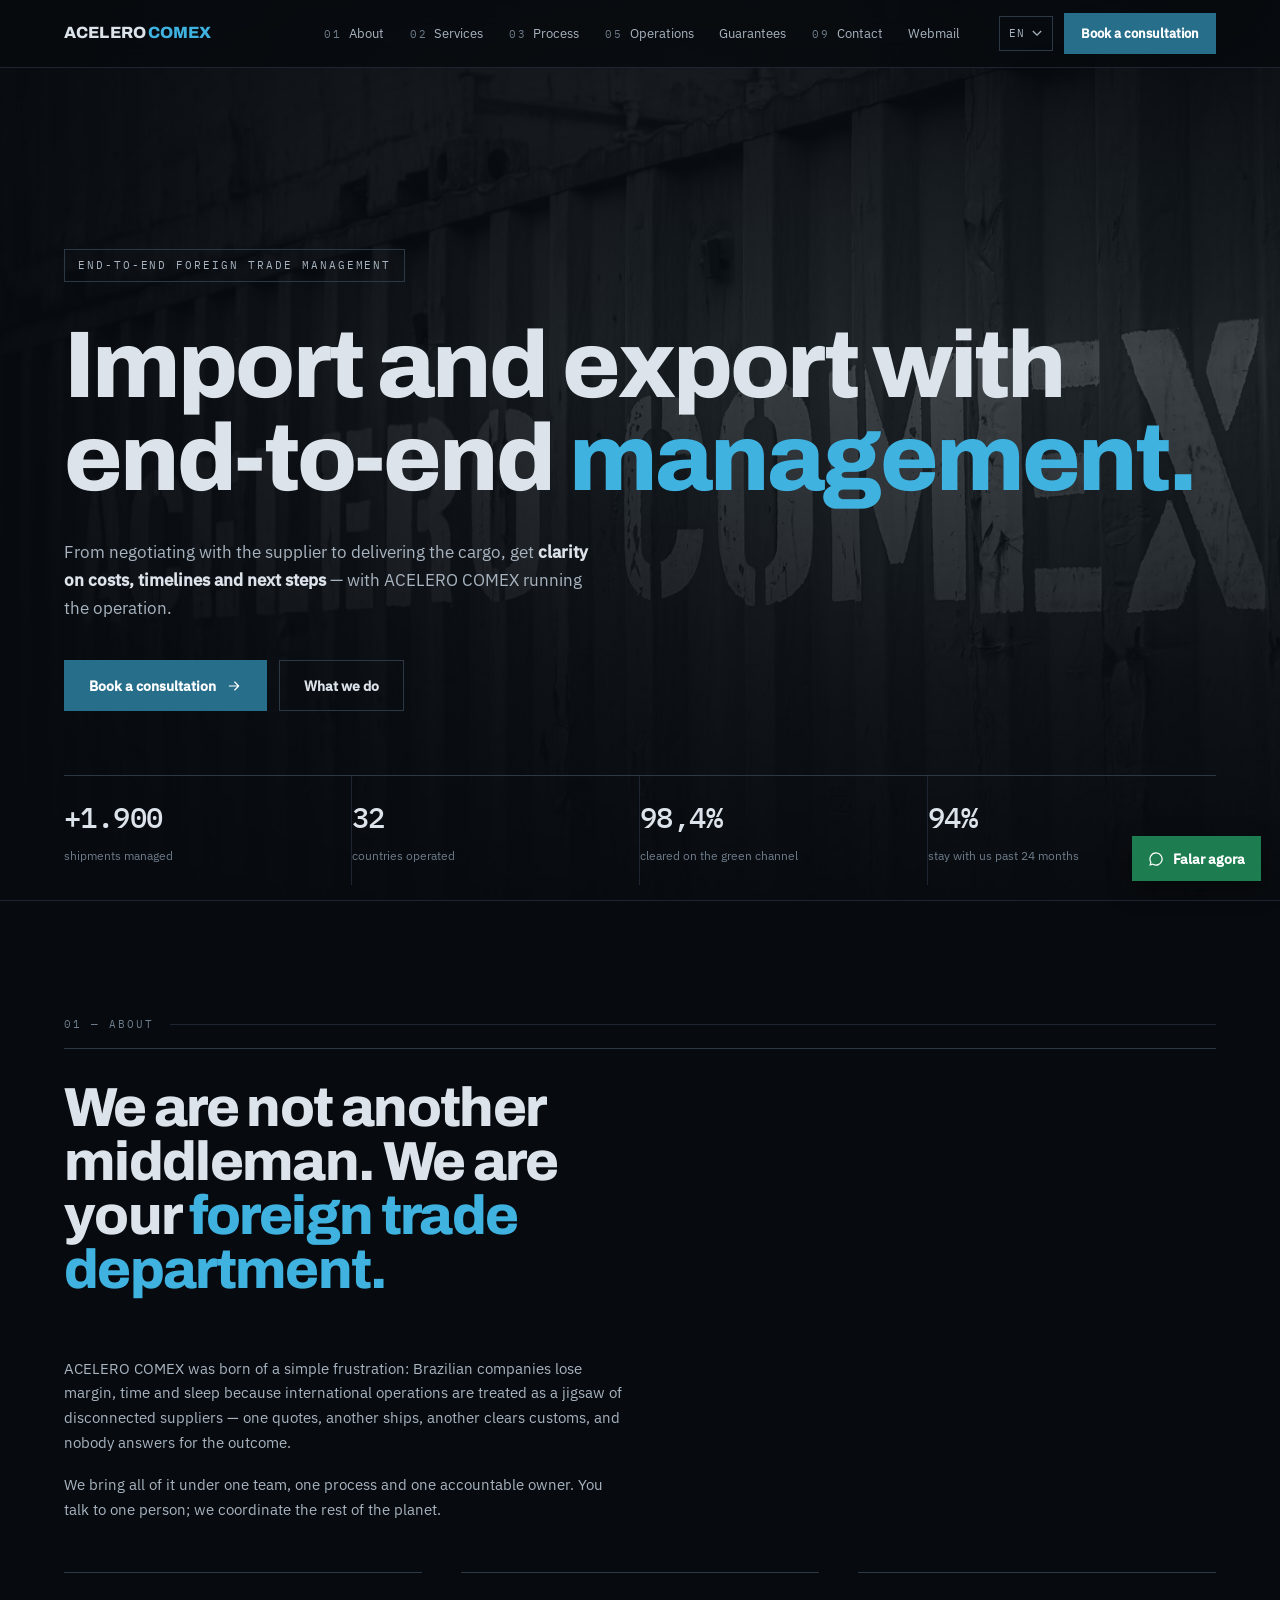
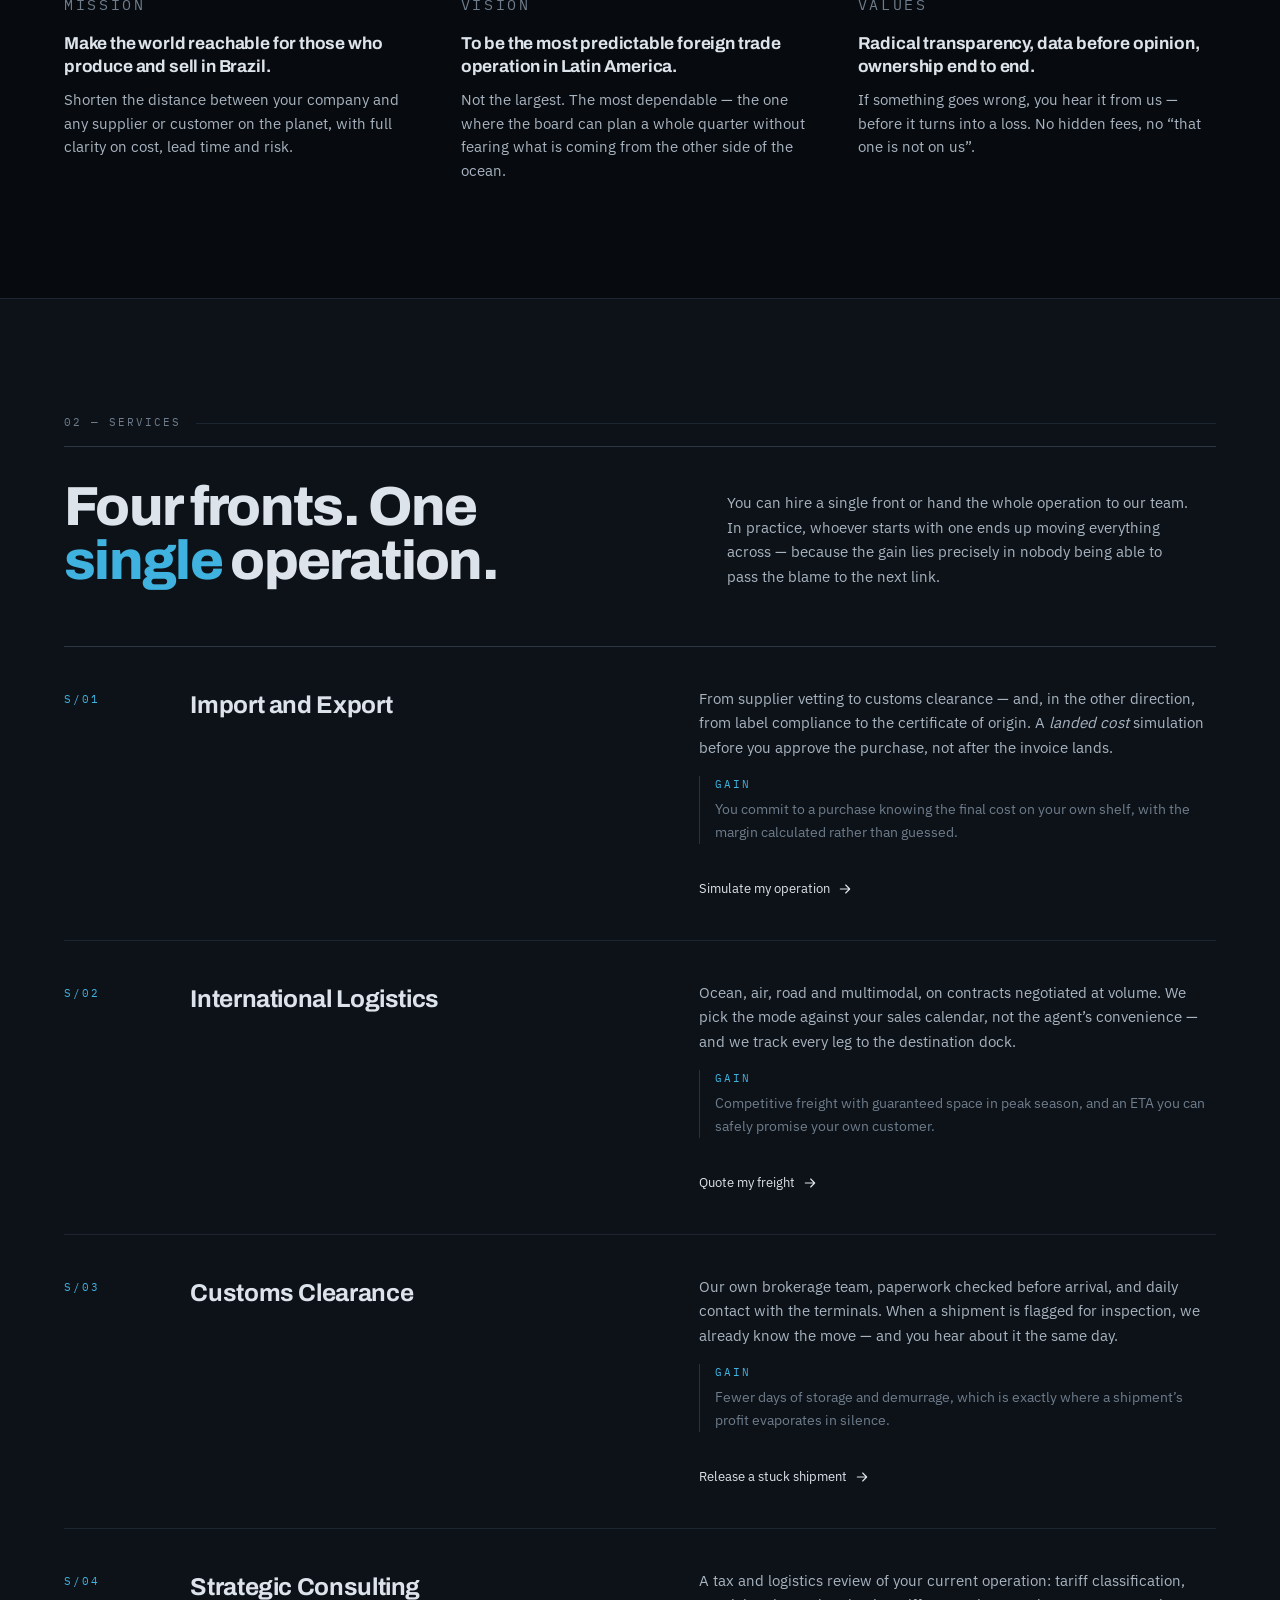
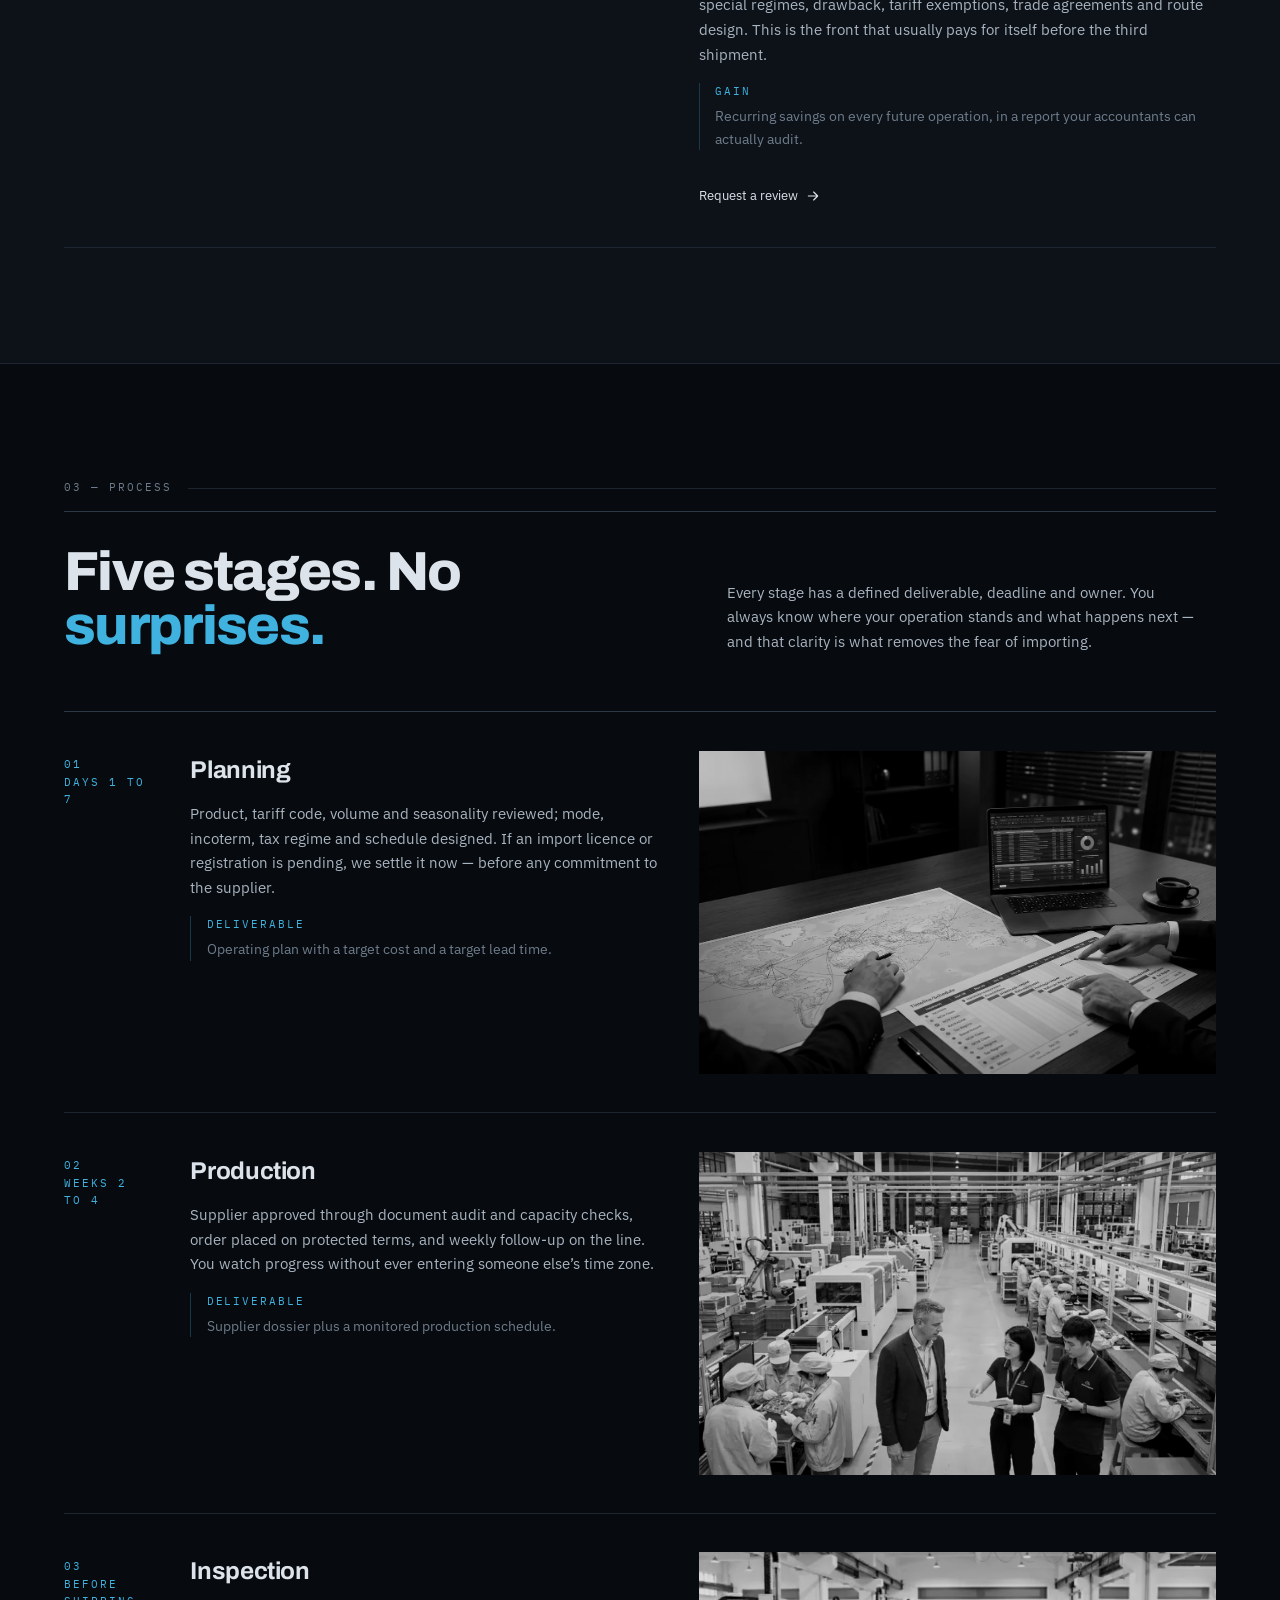
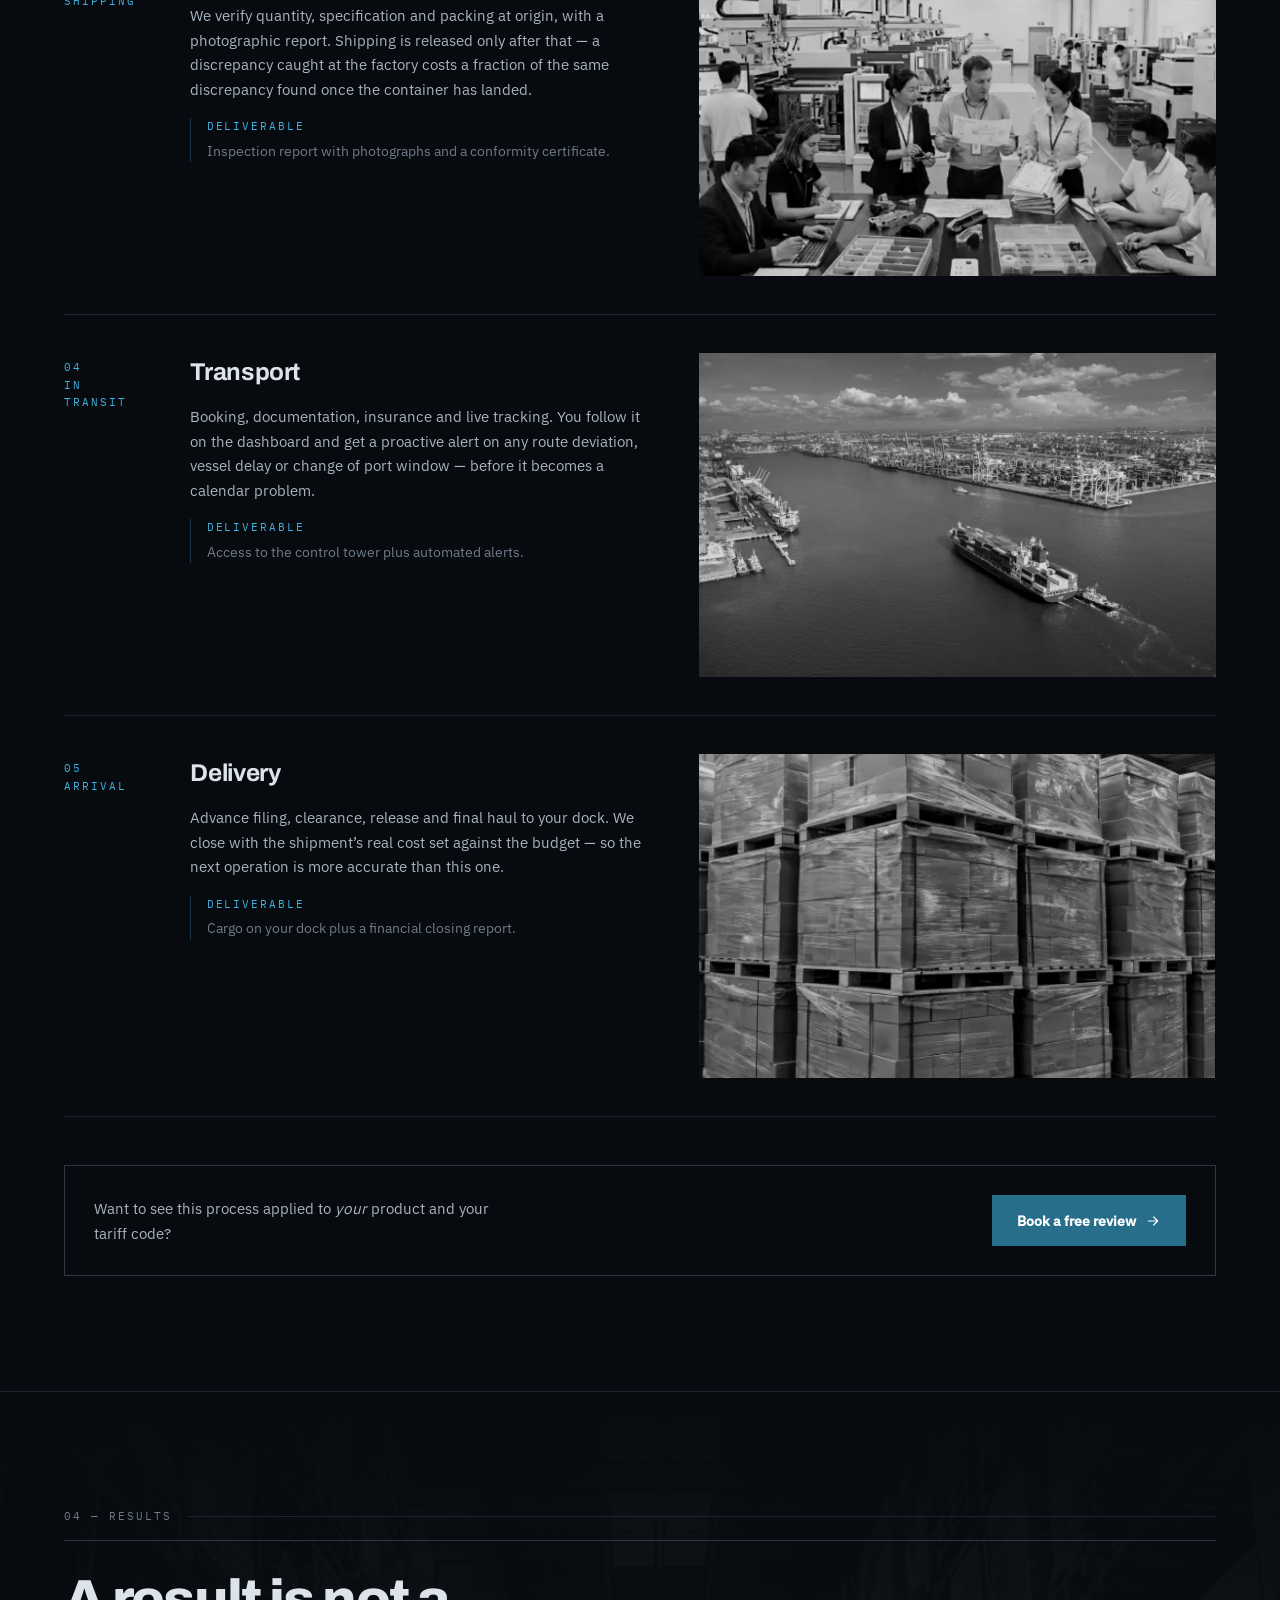
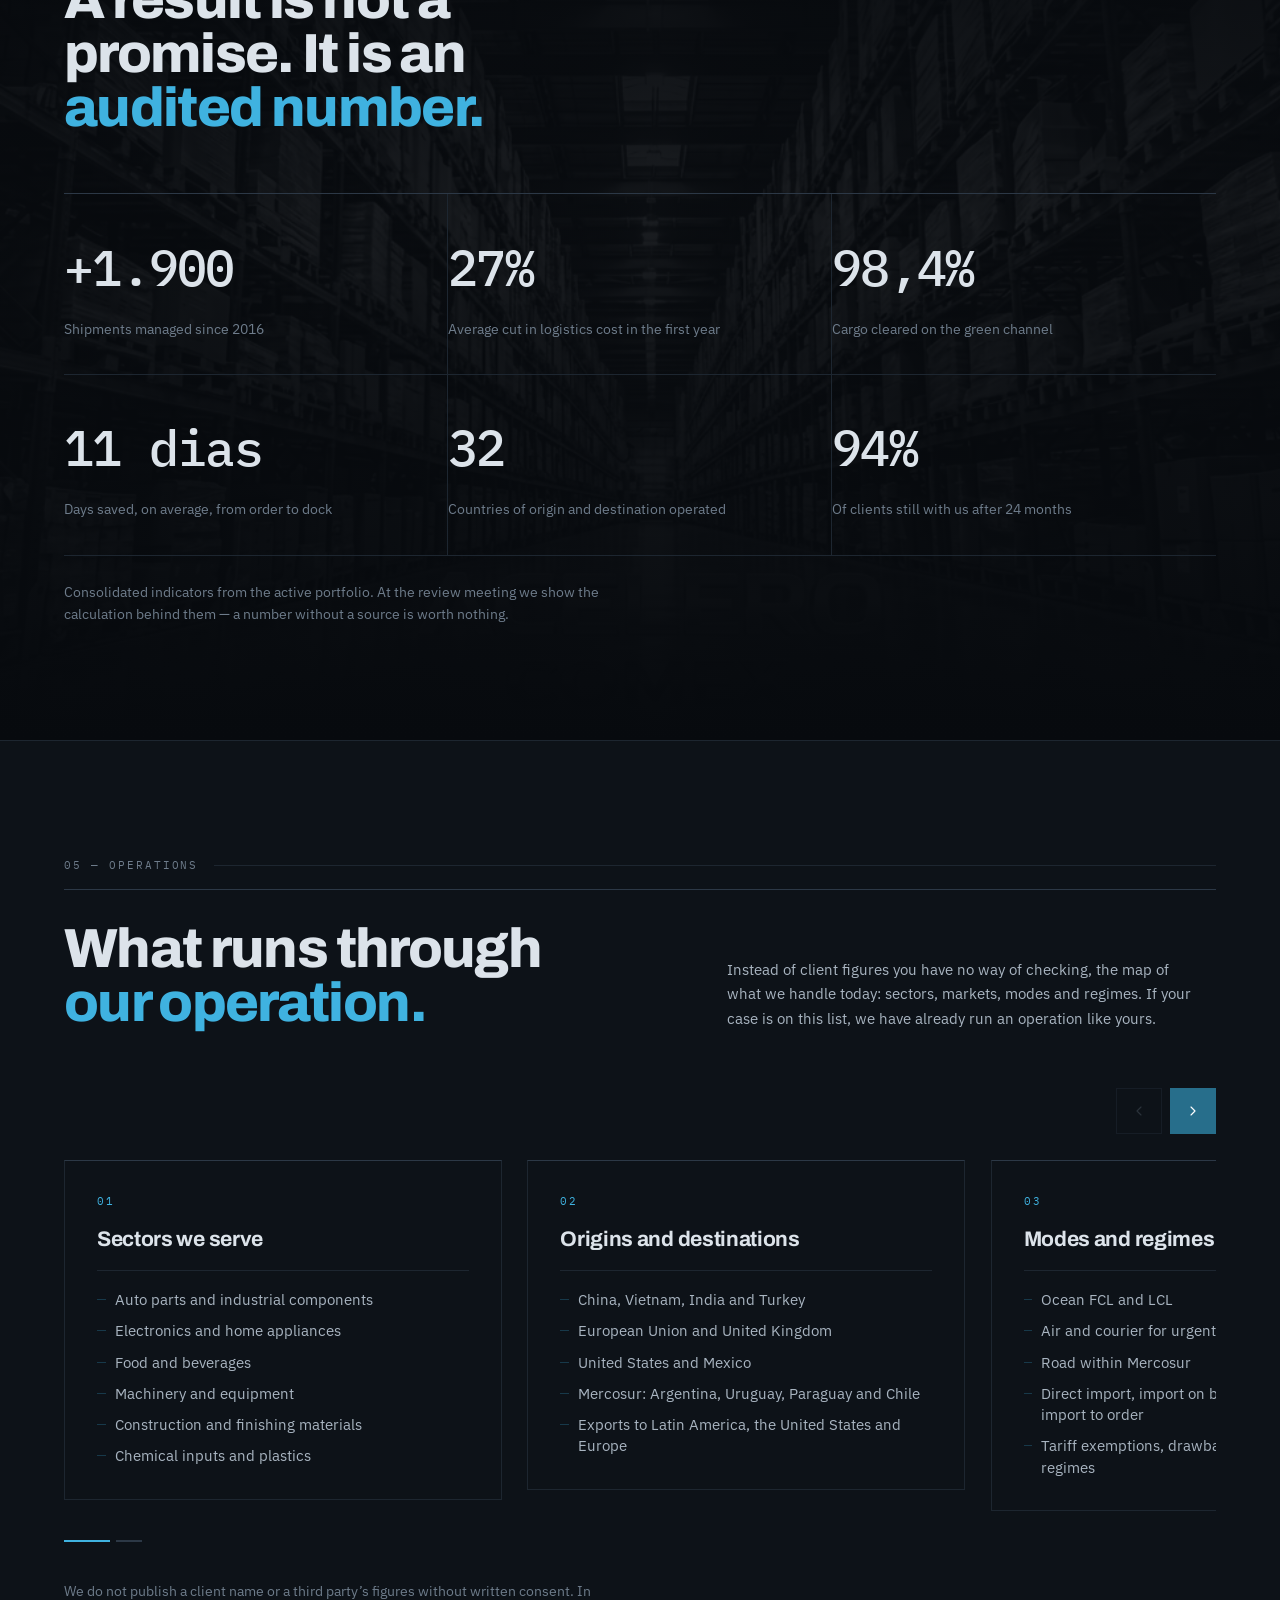
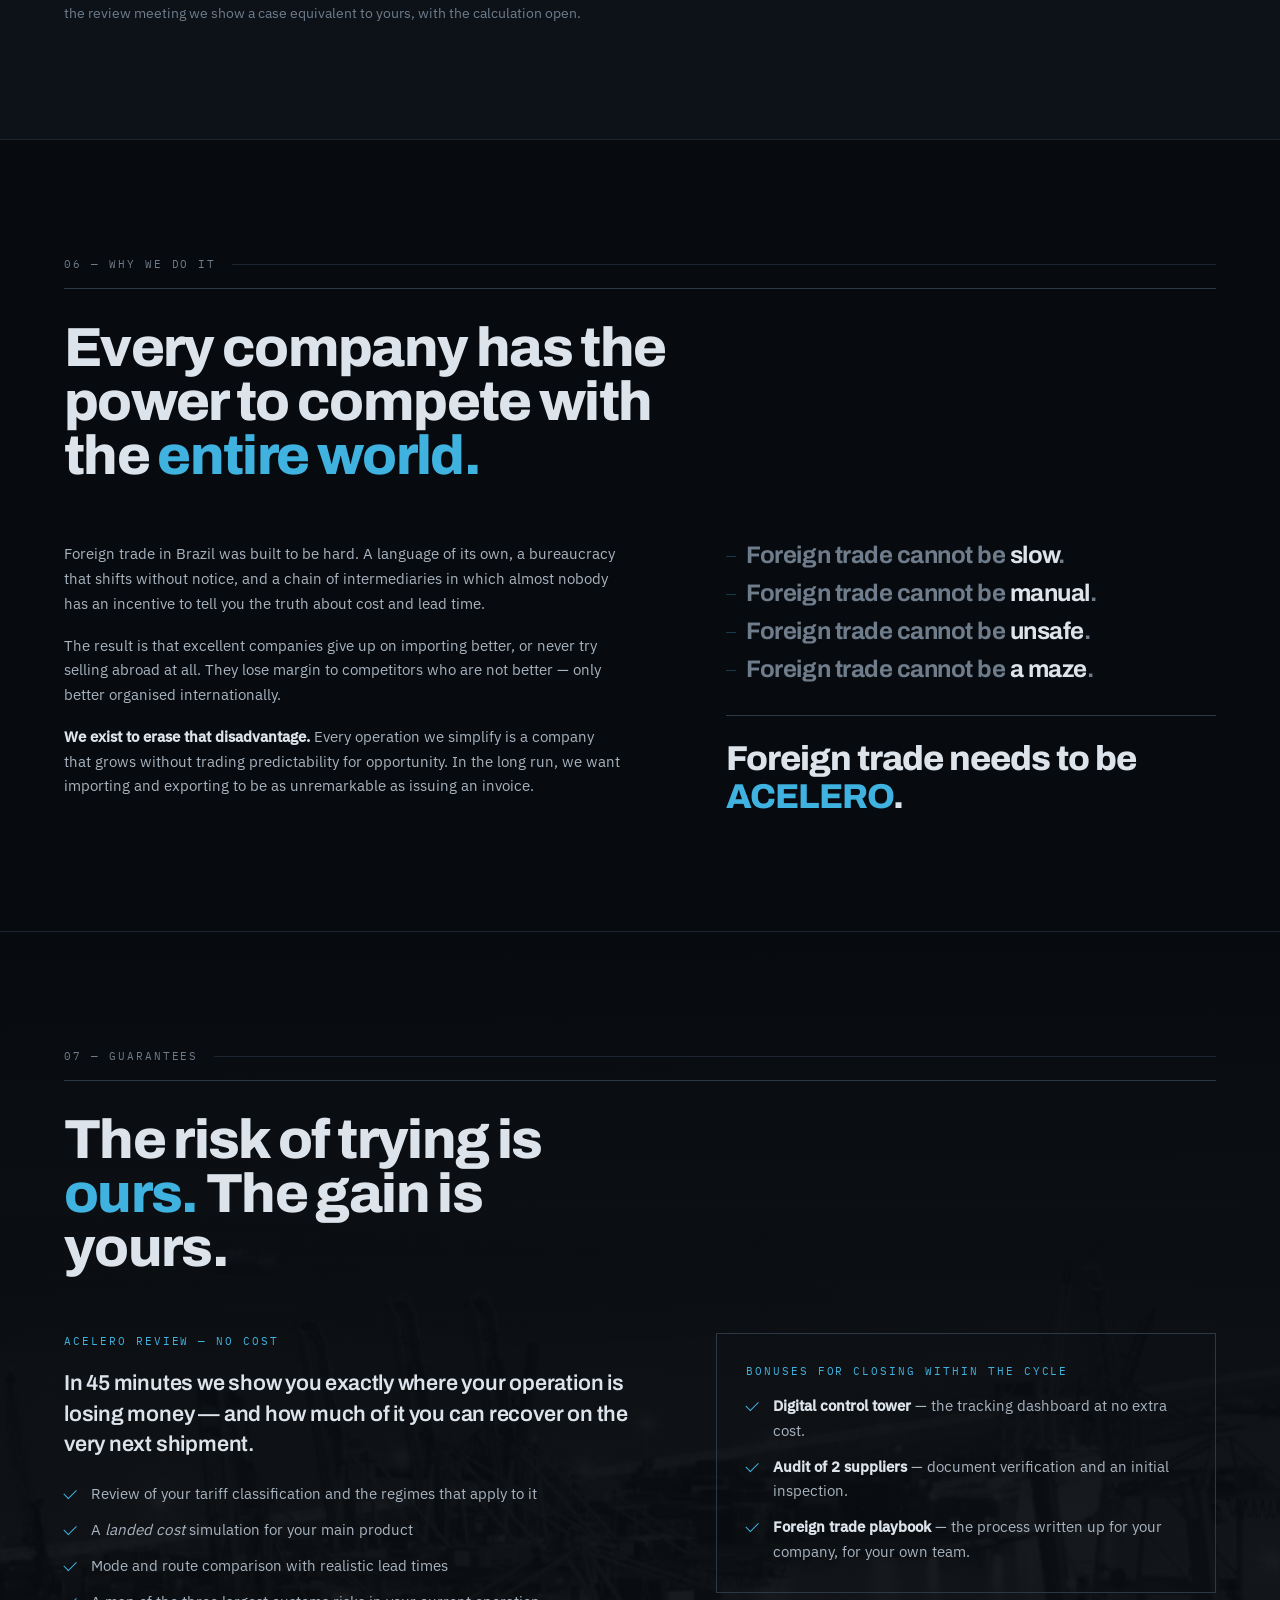
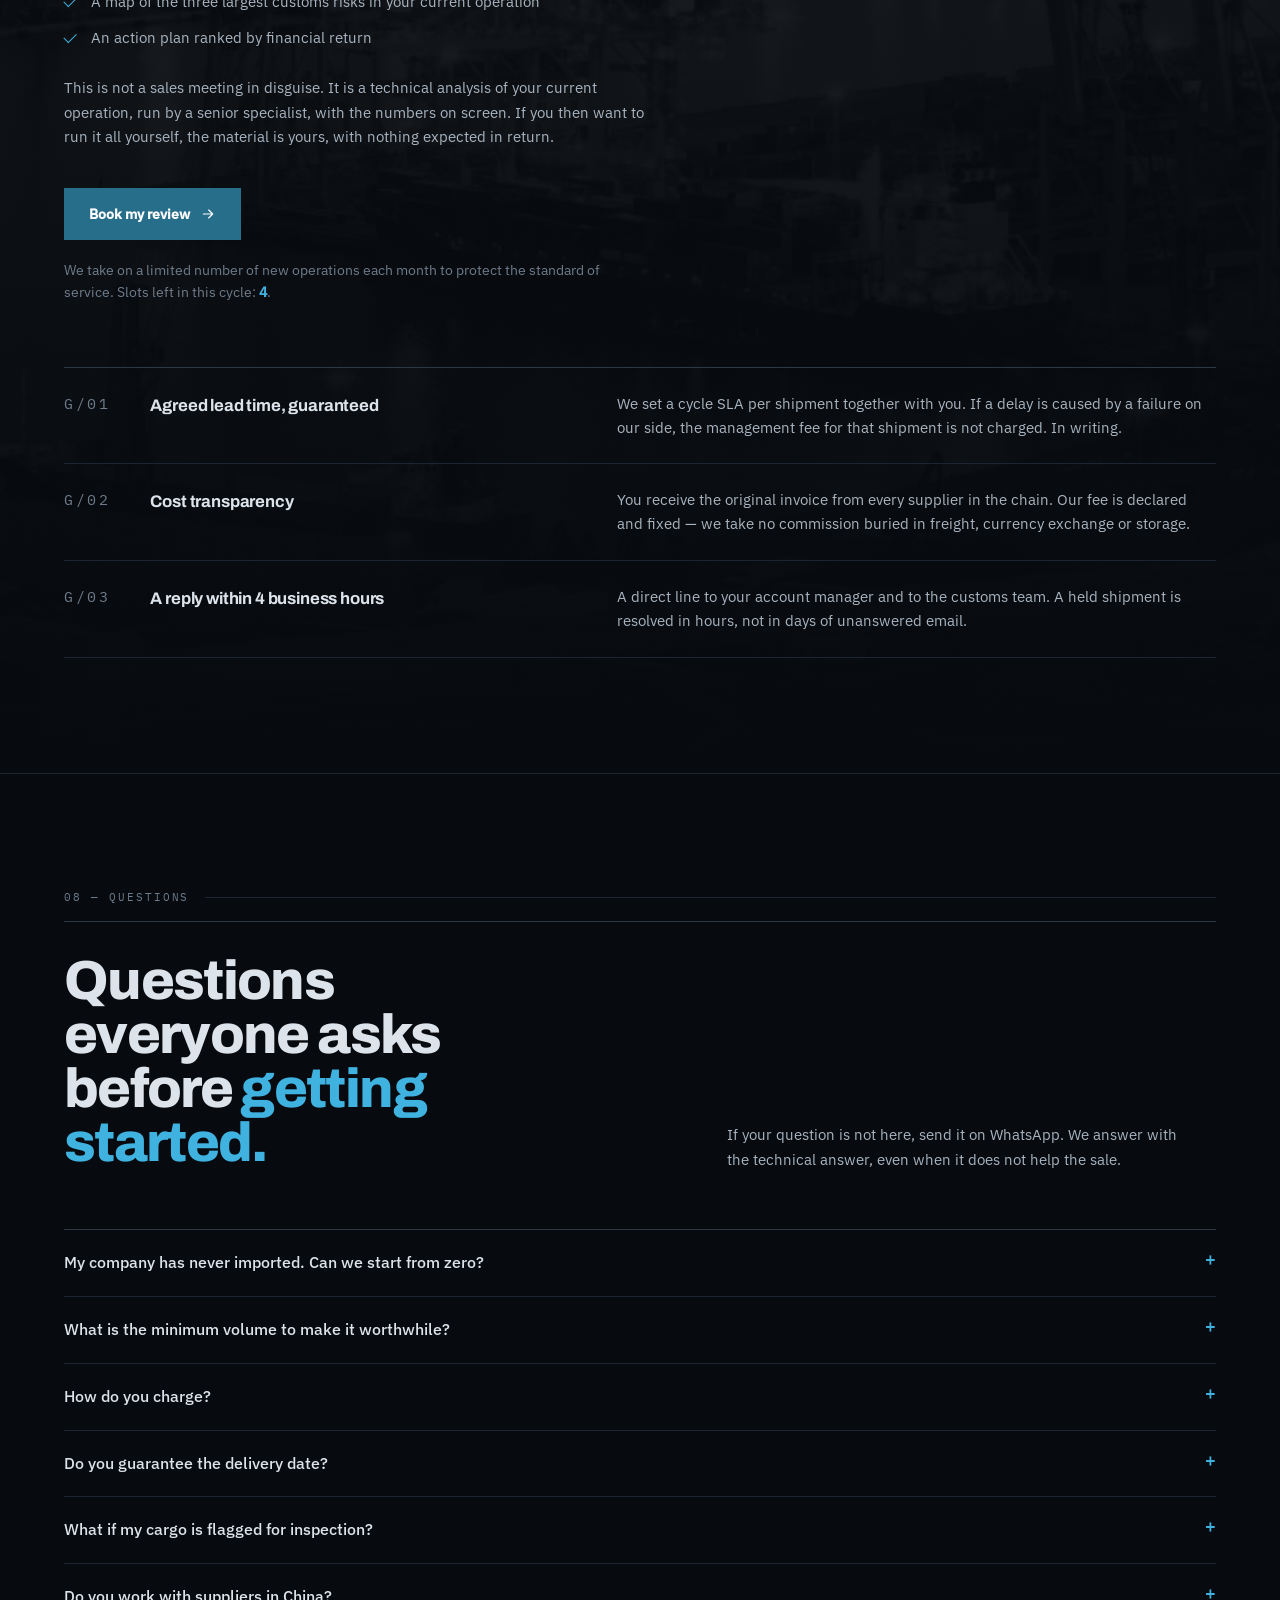
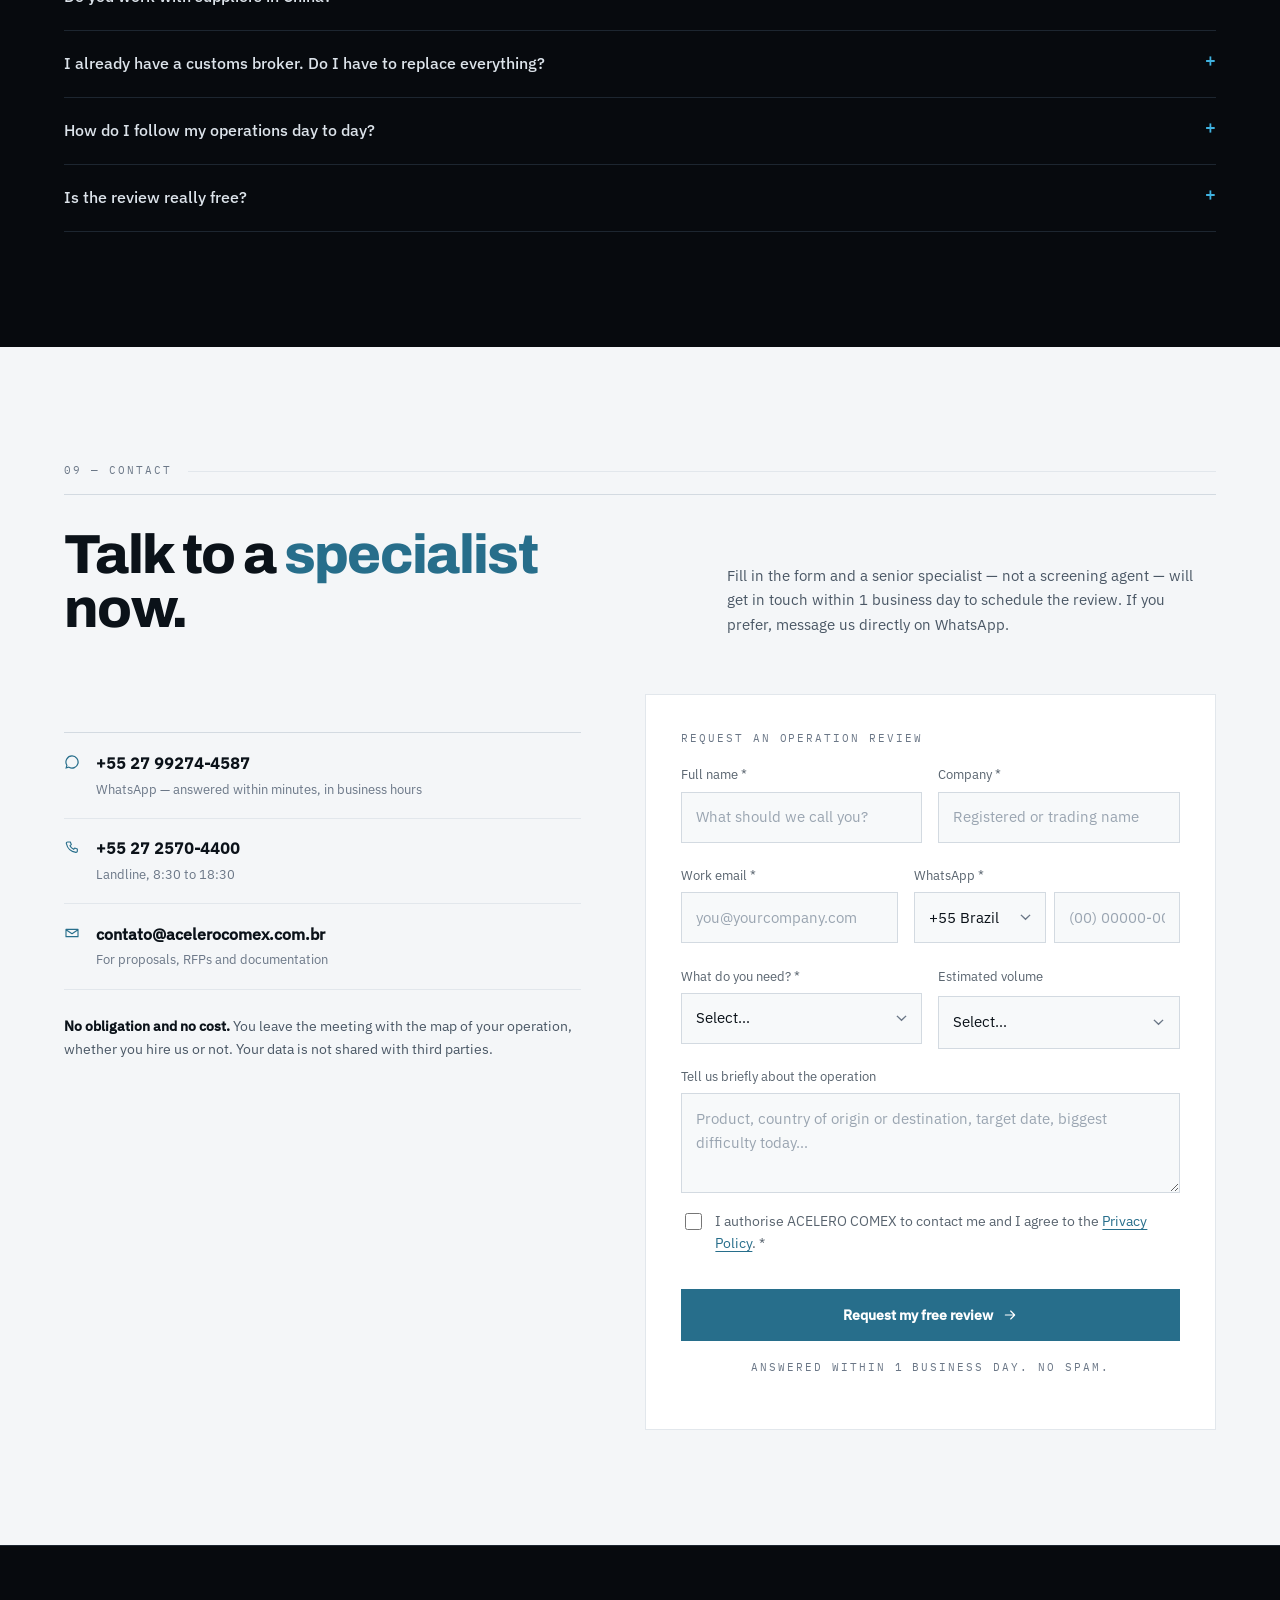
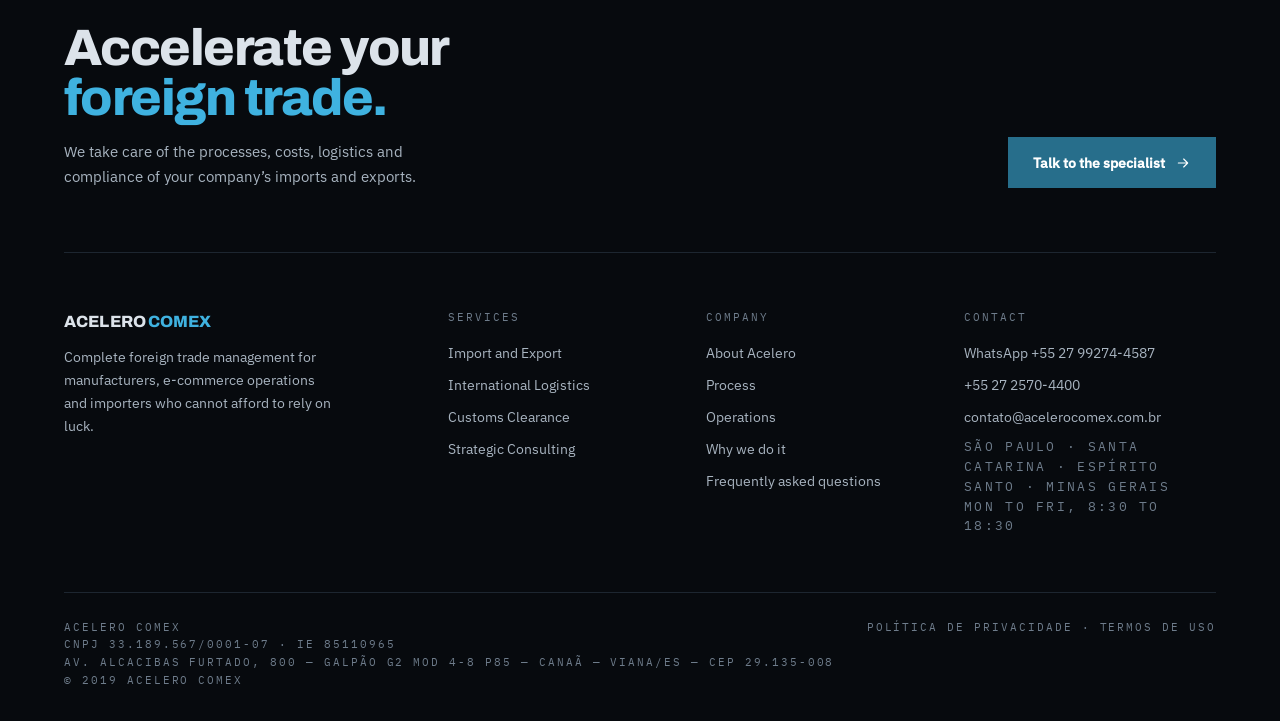
==== commit 52141fab: "Novo título da capa: gestão de ponta a ponta O herói passa a dizer o que a empresa faz, não uma metá" ====
--- a/index.html
+++ b/index.html
@@ -95,8 +95,8 @@
   </div>
   <div class="capa__in wrap">
     <p class="mono capa__tag" data-i18n="hero.tag.1">Gestão completa de comércio exterior</p>
-    <h1><span data-i18n="hero.h.l1">Conectando</span> <span data-i18n="hero.h.l2">o mundo através</span> <span data-i18n="hero.h.l3">do <em>comércio exterior.</em></span></h1>
-    <p class="capa__sub" data-i18n="hero.sub.1">Gestão completa de importação e exportação com eficiência e confiança — <strong>do pedido ao fornecedor até a carga na sua doca</strong>, com custo fechado antes de você aprovar a compra.</p>
+    <h1><span data-i18n="hero.h.l1">Importação e exportação</span> <span data-i18n="hero.h.l2">com gestão de</span> <span data-i18n="hero.h.l3"><em>ponta&nbsp;a&nbsp;ponta.</em></span></h1>
+    <p class="capa__sub" data-i18n="hero.sub.1">Da negociação com o fornecedor à entrega da carga, tenha <strong>clareza de custos, prazos e próximos passos</strong> — com a ACELERO COMEX coordenando a operação.</p>
     <div class="capa__bts">
       <a class="bt bt--cheio" href="#contato"><span data-i18n="hero.cta1.1">Agendar consultoria</span><svg viewBox="0 0 24 24" width="16" height="16" aria-hidden="true"><path d="M5 12h13M13 6l6 6-6 6" fill="none" stroke="currentColor" stroke-width="1.7" stroke-linecap="round" stroke-linejoin="round"/></svg></a>
       <a class="bt bt--linha" href="#servicos" data-i18n="hero.cta2.1">O que fazemos</a>
--- a/styles.css
+++ b/styles.css
@@ -172,6 +172,11 @@
 html {
   -webkit-text-size-adjust: 100%;
   scroll-padding-top: calc(var(--topo-h) + 12px);
+  /* As entradas laterais ([data-ap="esq"]) começam 22px fora da margem. O
+     overflow-x do body não segurava isso: o celular ganhava 3px de arrasto
+     lateral durante a animação. `clip` corta sem virar caixa de rolagem —
+     `hidden` viraria, e levaria junto o scroll-behavior suave. */
+  overflow-x: clip;
 }
 
 body {
@@ -317,7 +322,9 @@
 }
 .capa h1 {
   font-size: clamp(2.5rem, 7.4vw, 6.6rem);
-  max-width: 17ch; margin-bottom: clamp(1.3rem, 2.6vw, 2rem);
+  /* 20ch, e não 17ch: o título de agora tem 52 caracteres e a régua antiga o
+     quebrava em quatro linhas, jogando a última palavra sozinha. */
+  max-width: 20ch; margin-bottom: clamp(1.3rem, 2.6vw, 2rem);
 }
 .capa__sub { max-width: 54ch; font-size: clamp(1rem, 1.35vw, 1.15rem); color: var(--leitura); }
 .capa__bts { display: flex; flex-wrap: wrap; gap: .8rem; margin-top: clamp(1.6rem, 3vw, 2.4rem); }
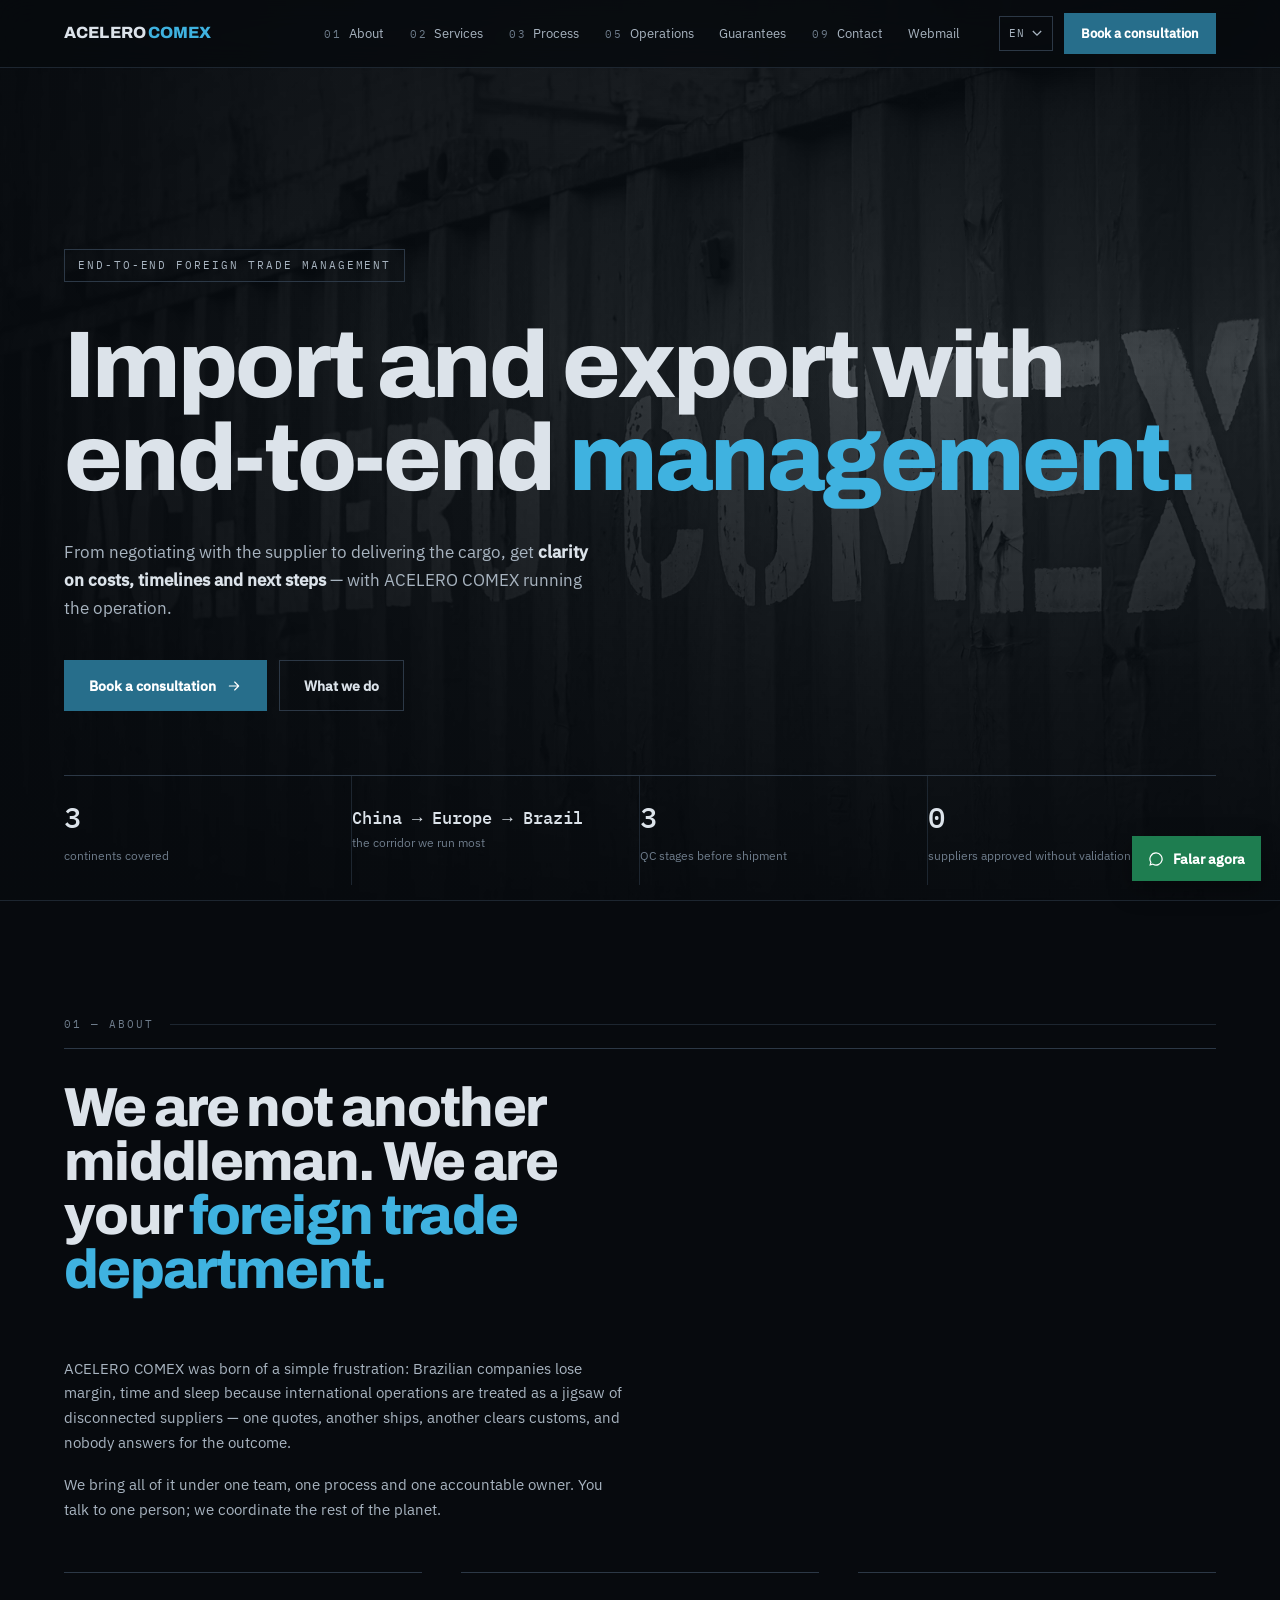
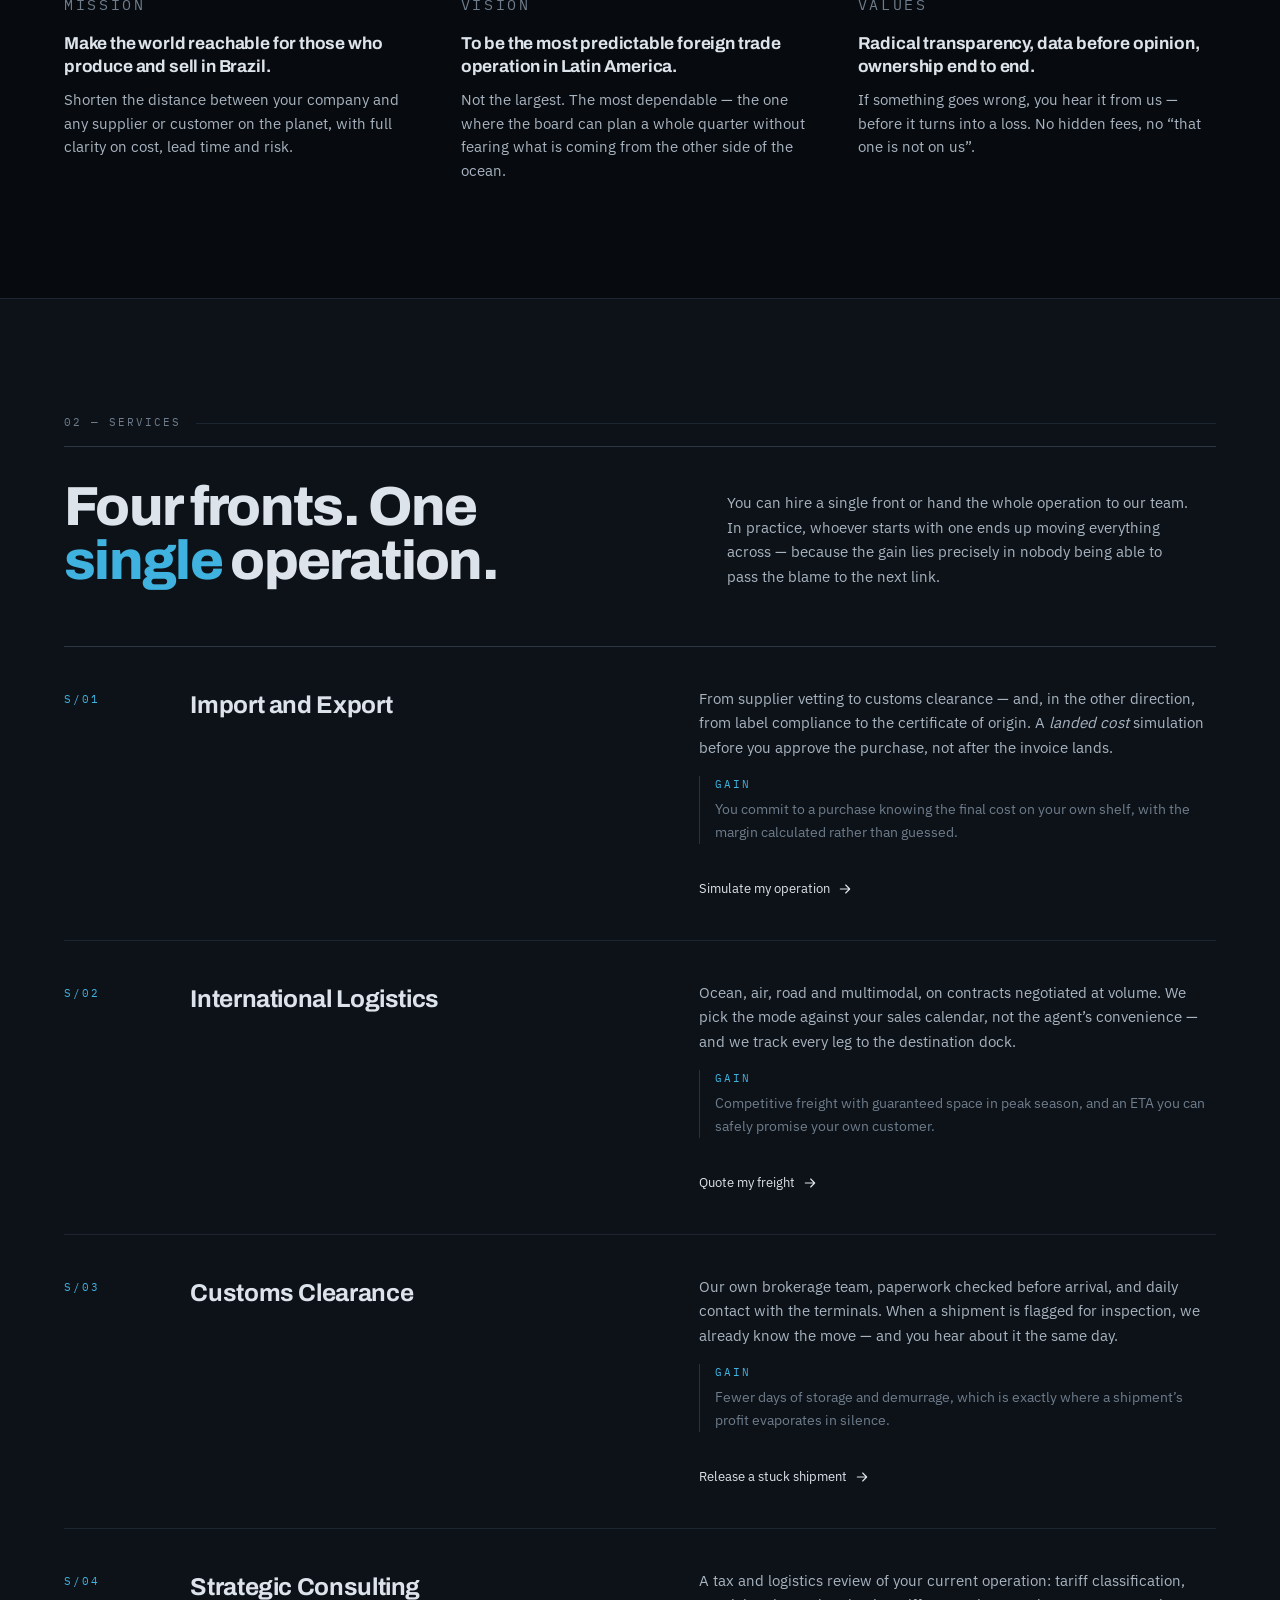
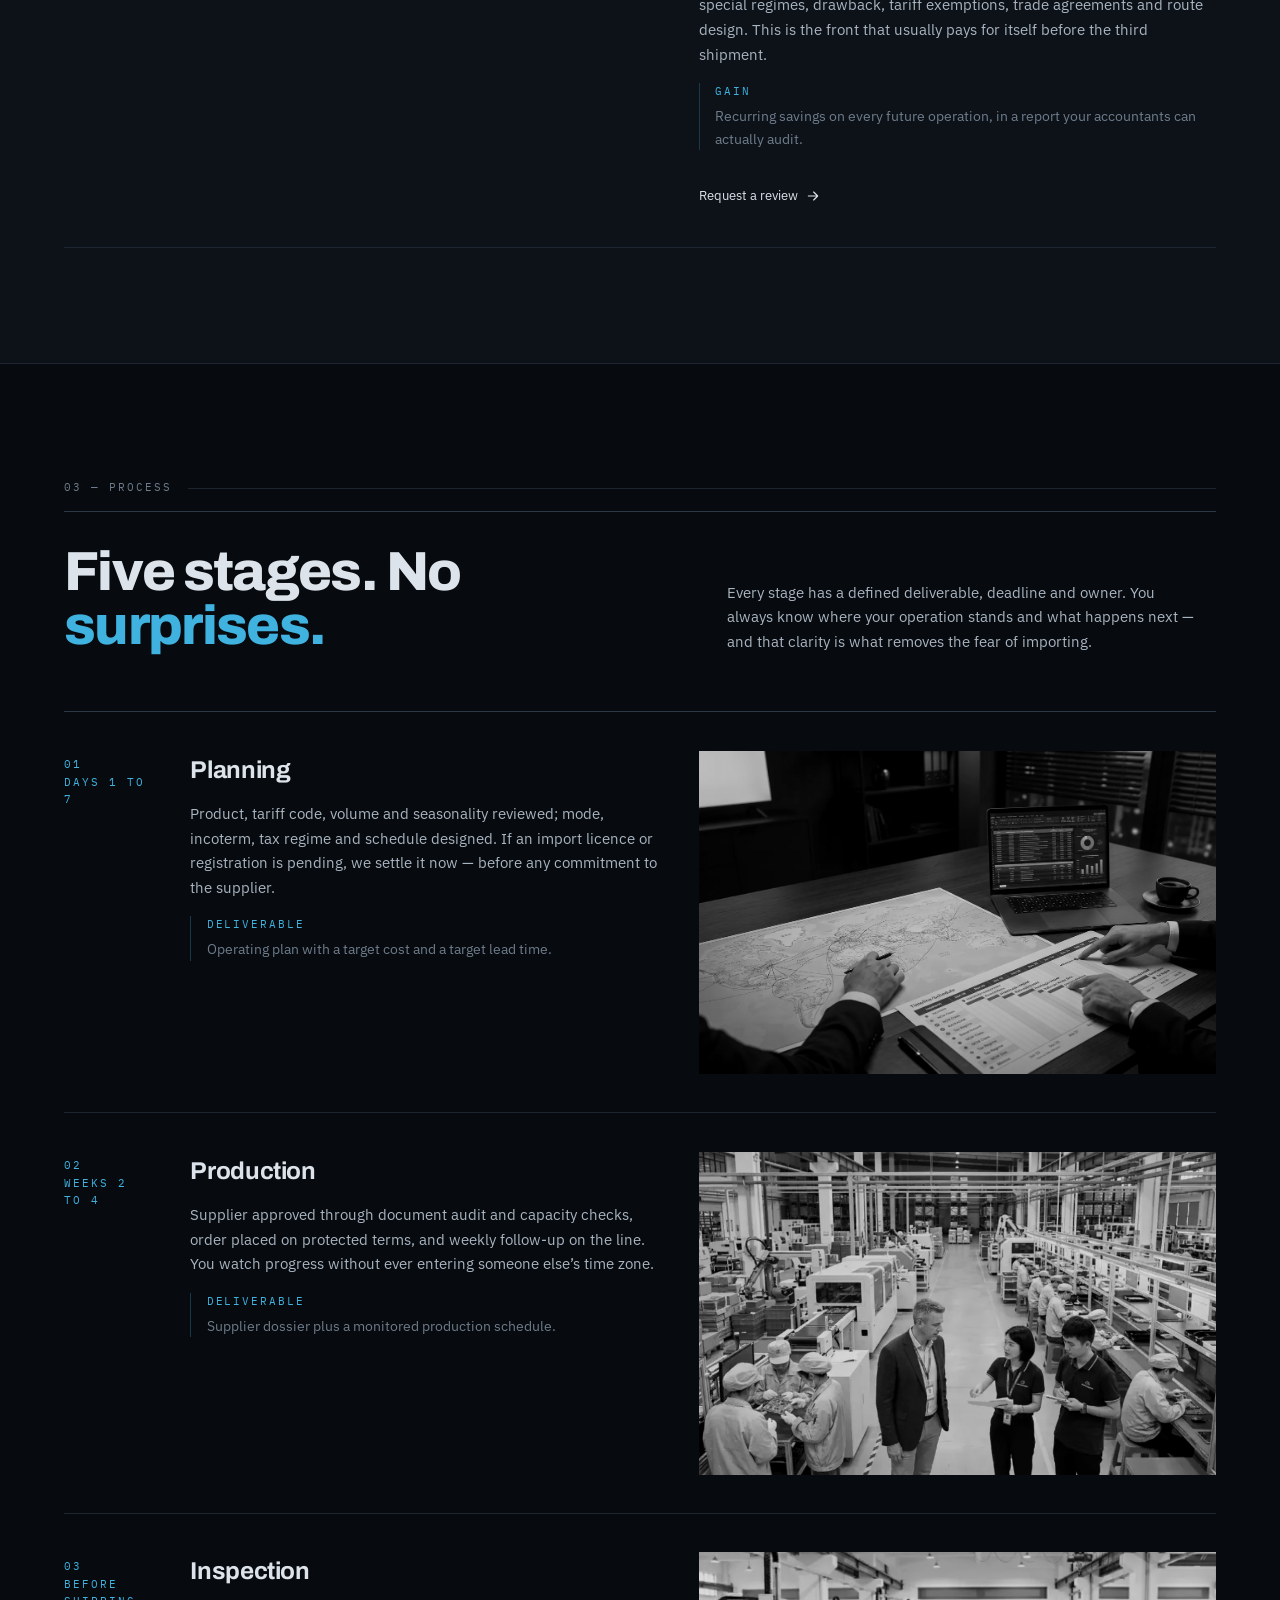
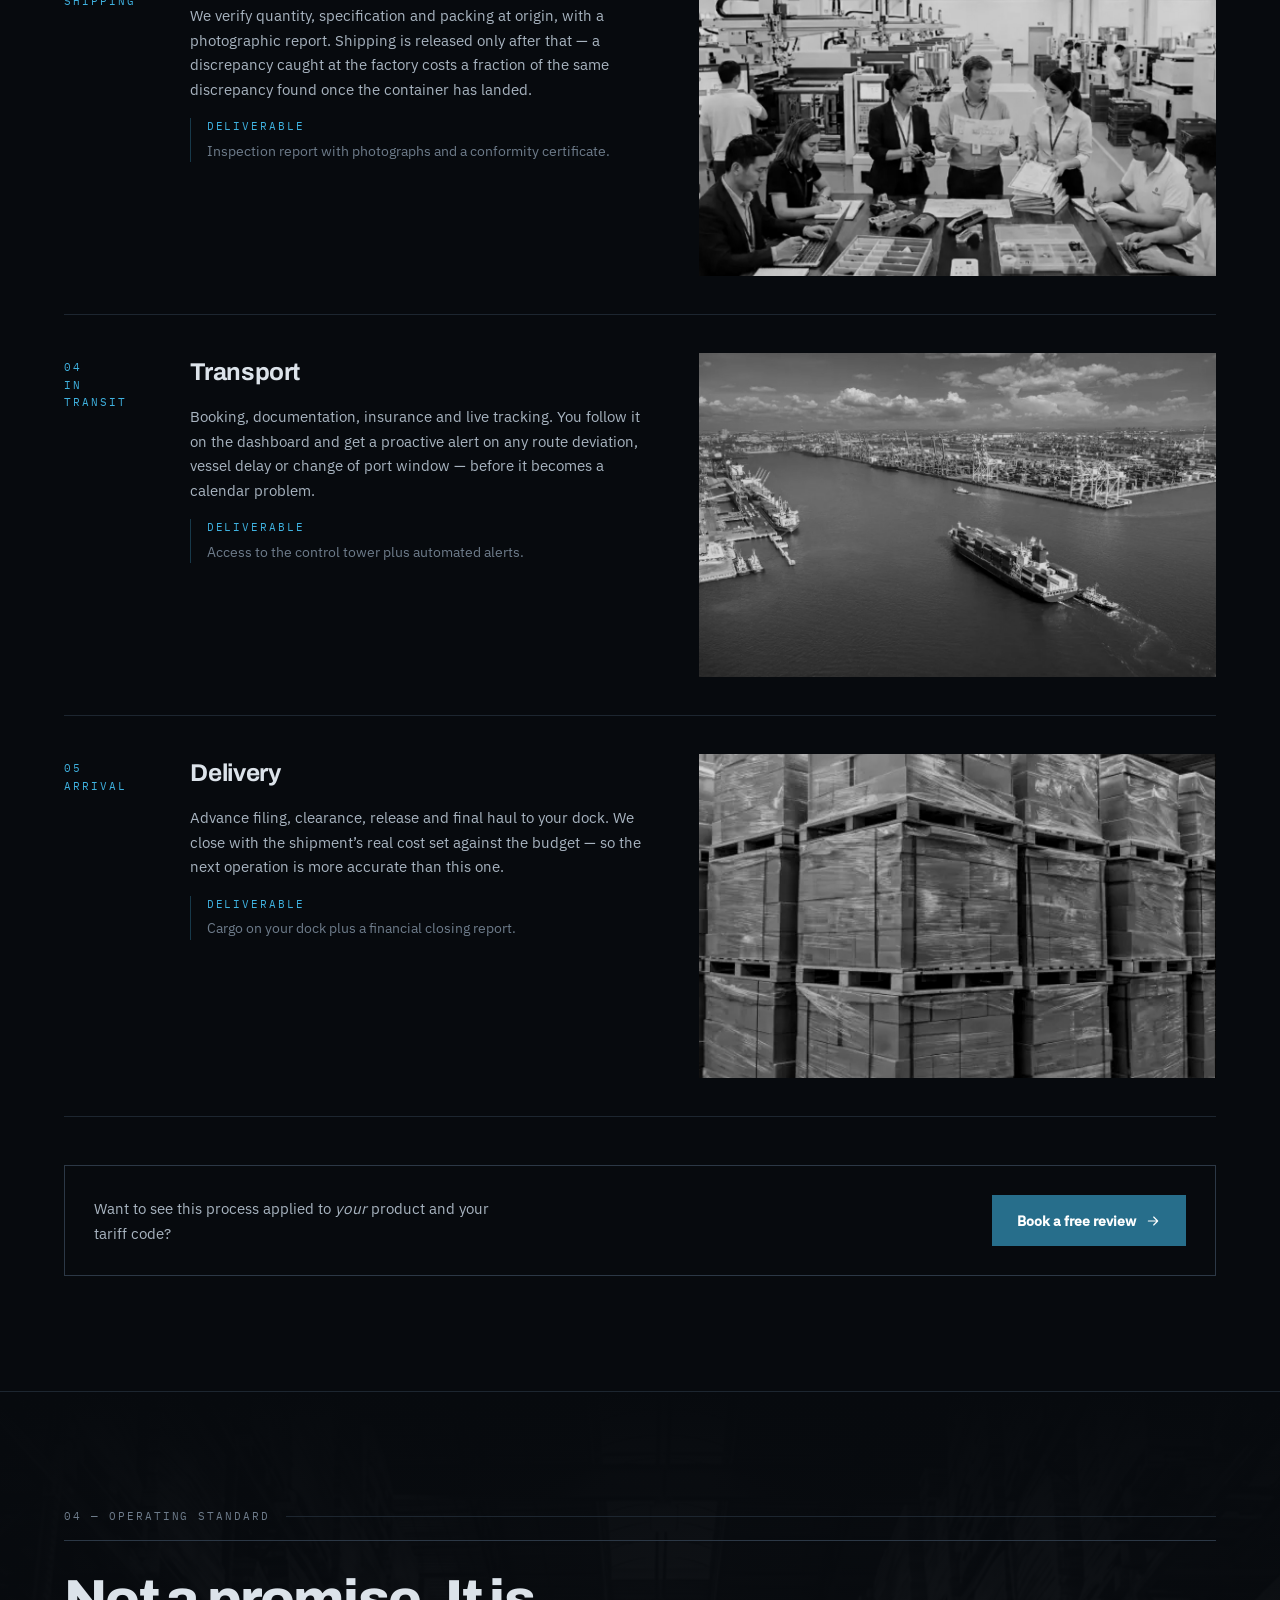
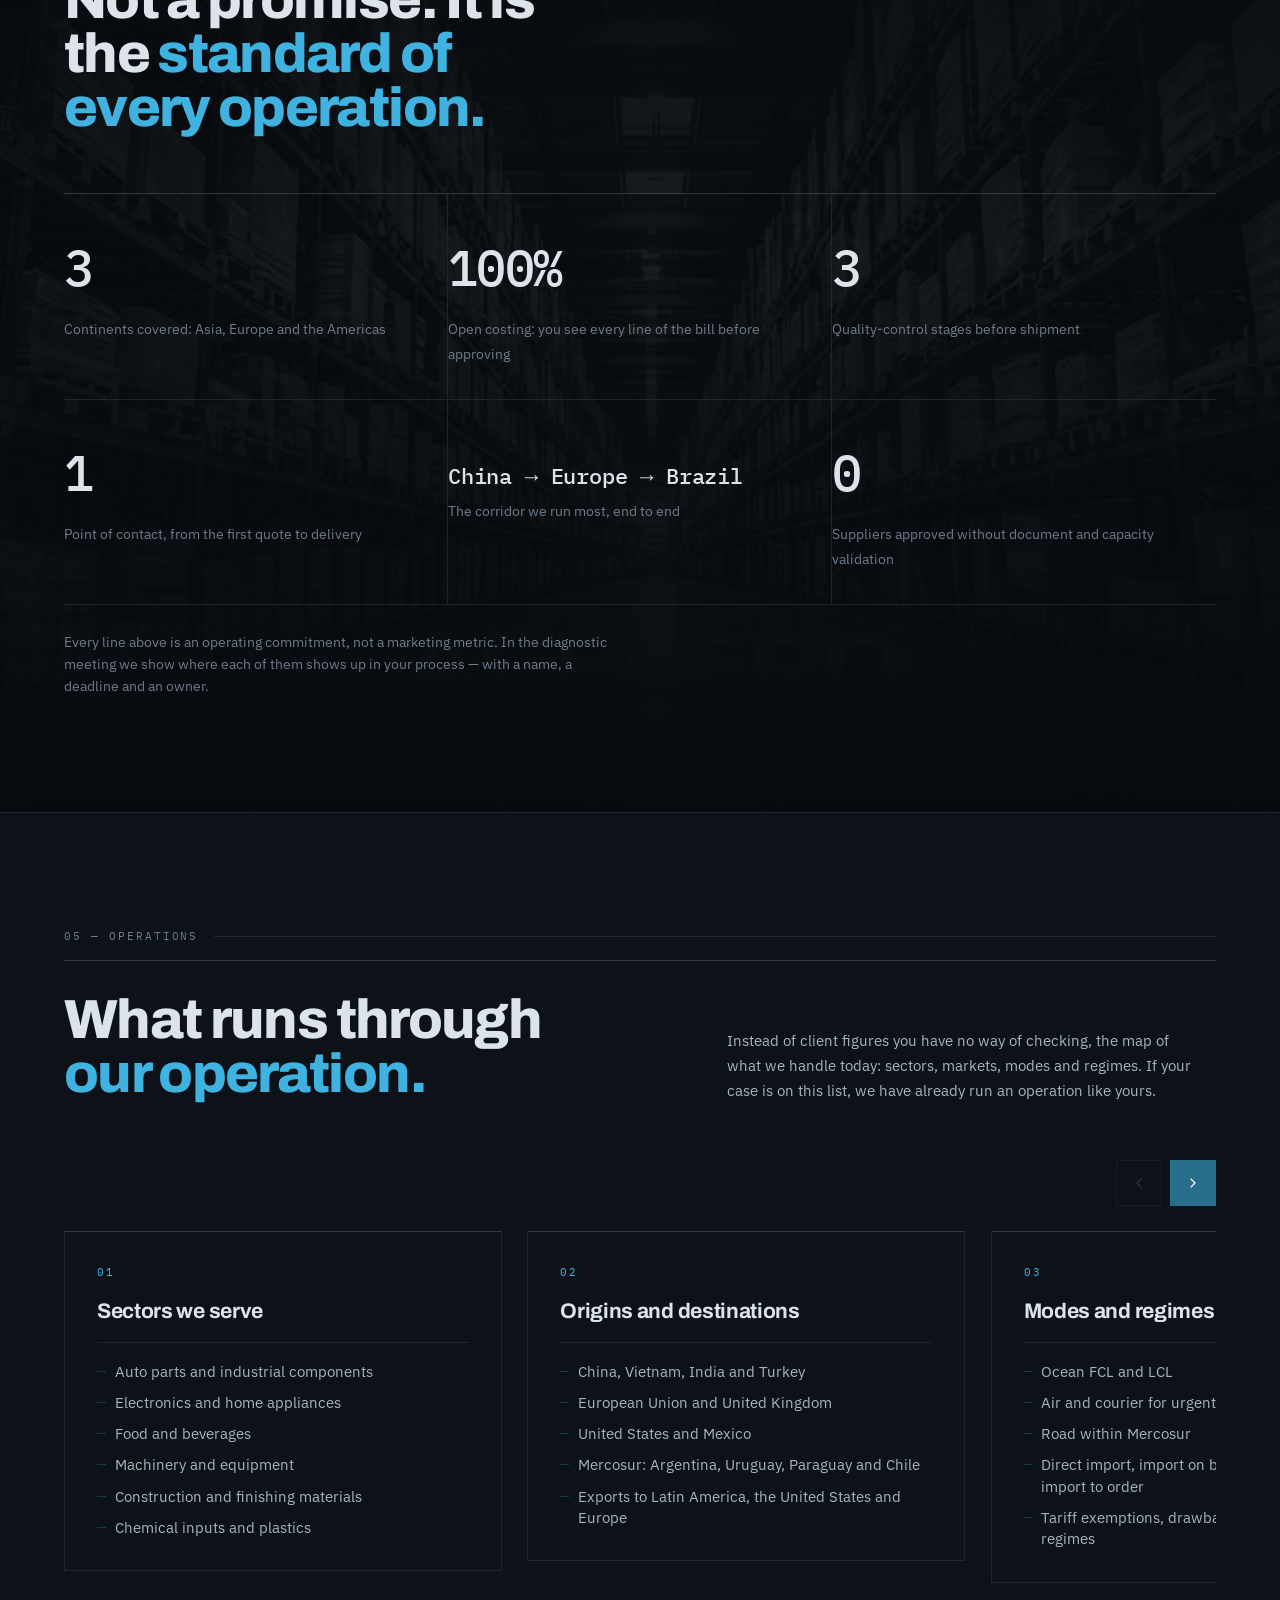
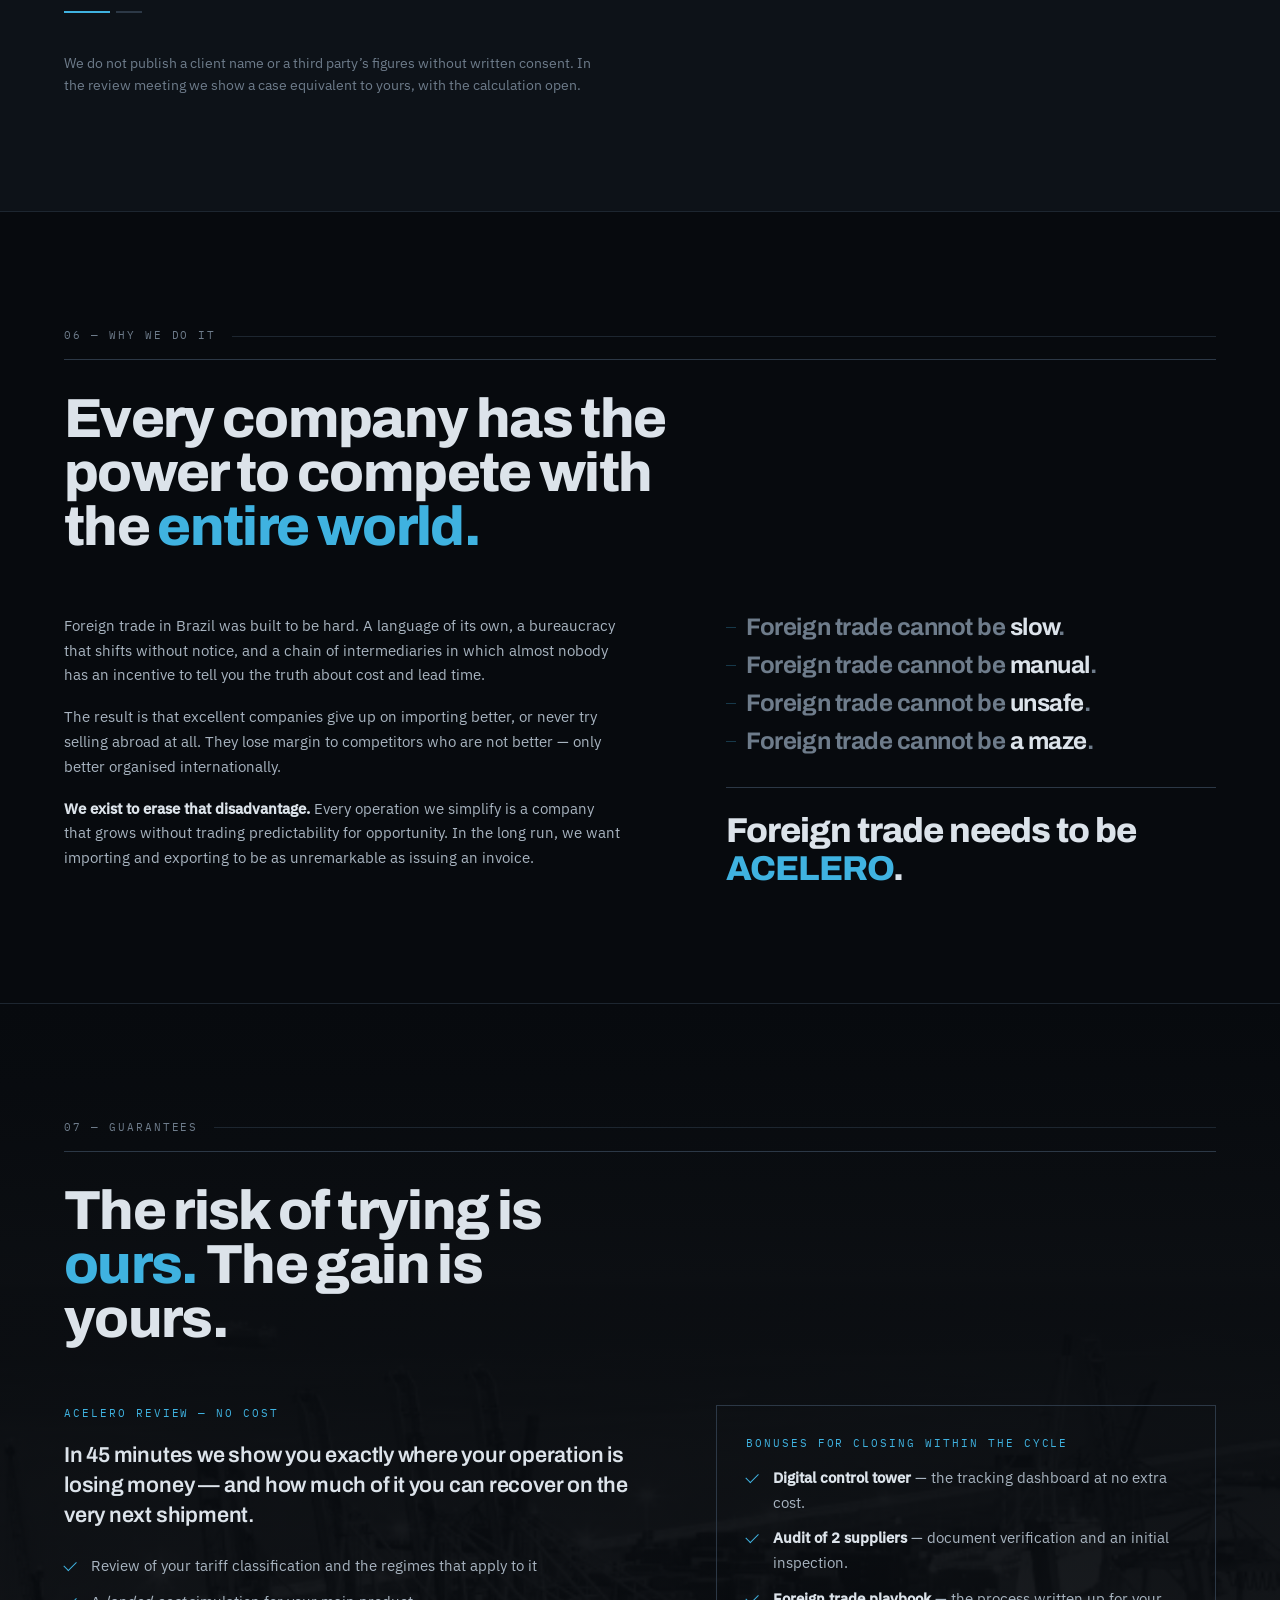
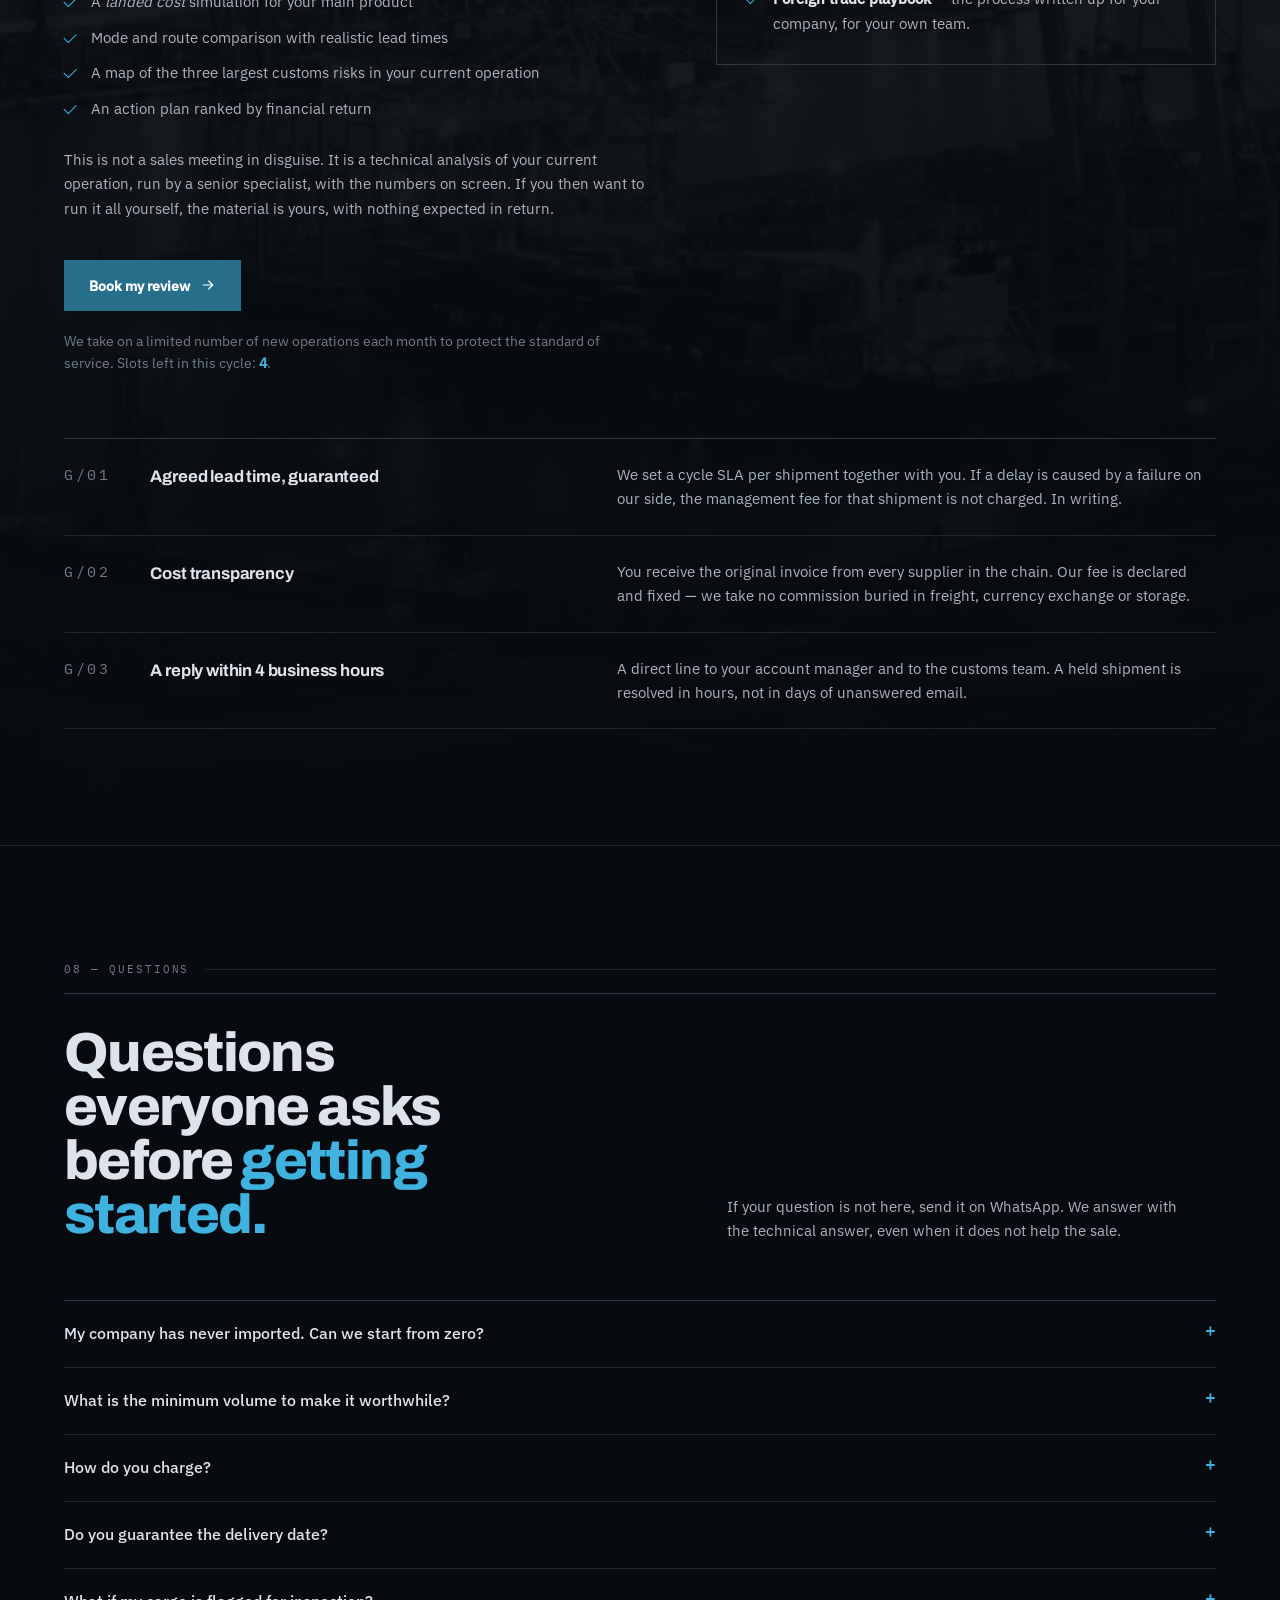
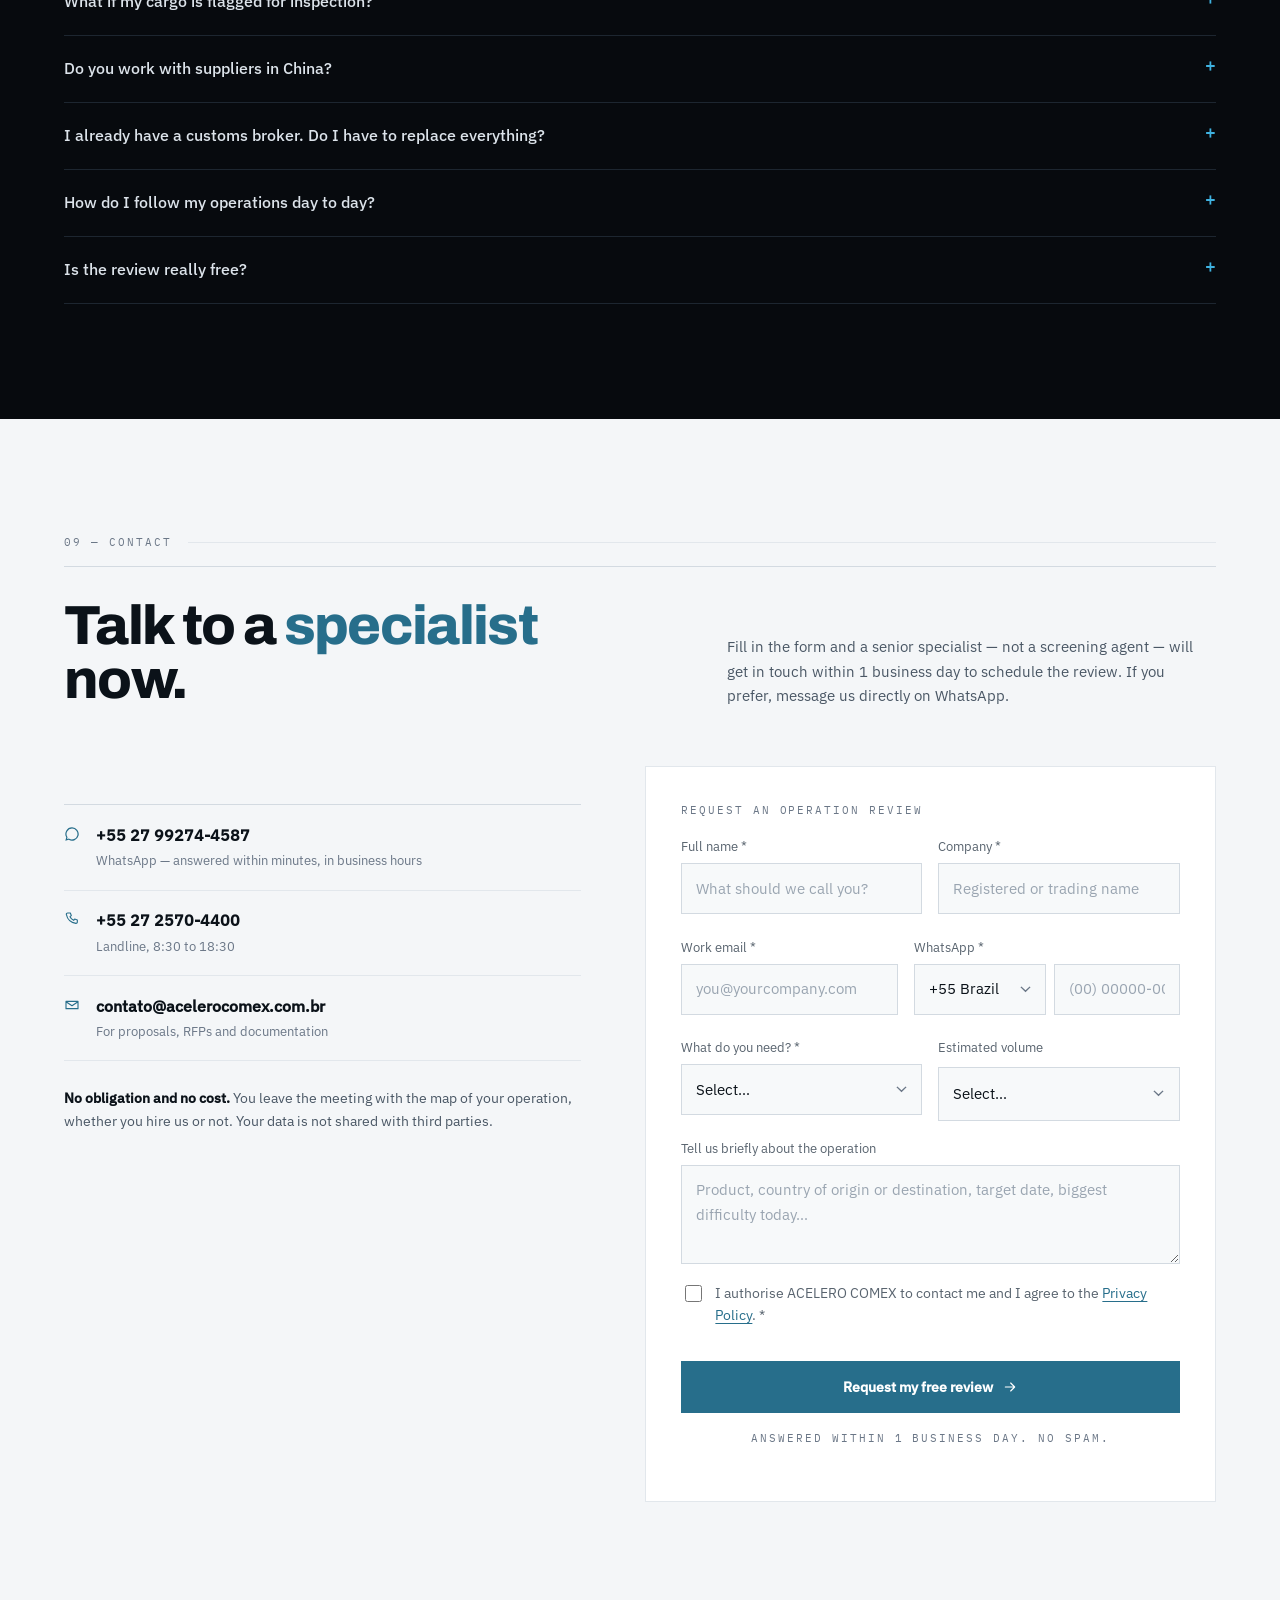
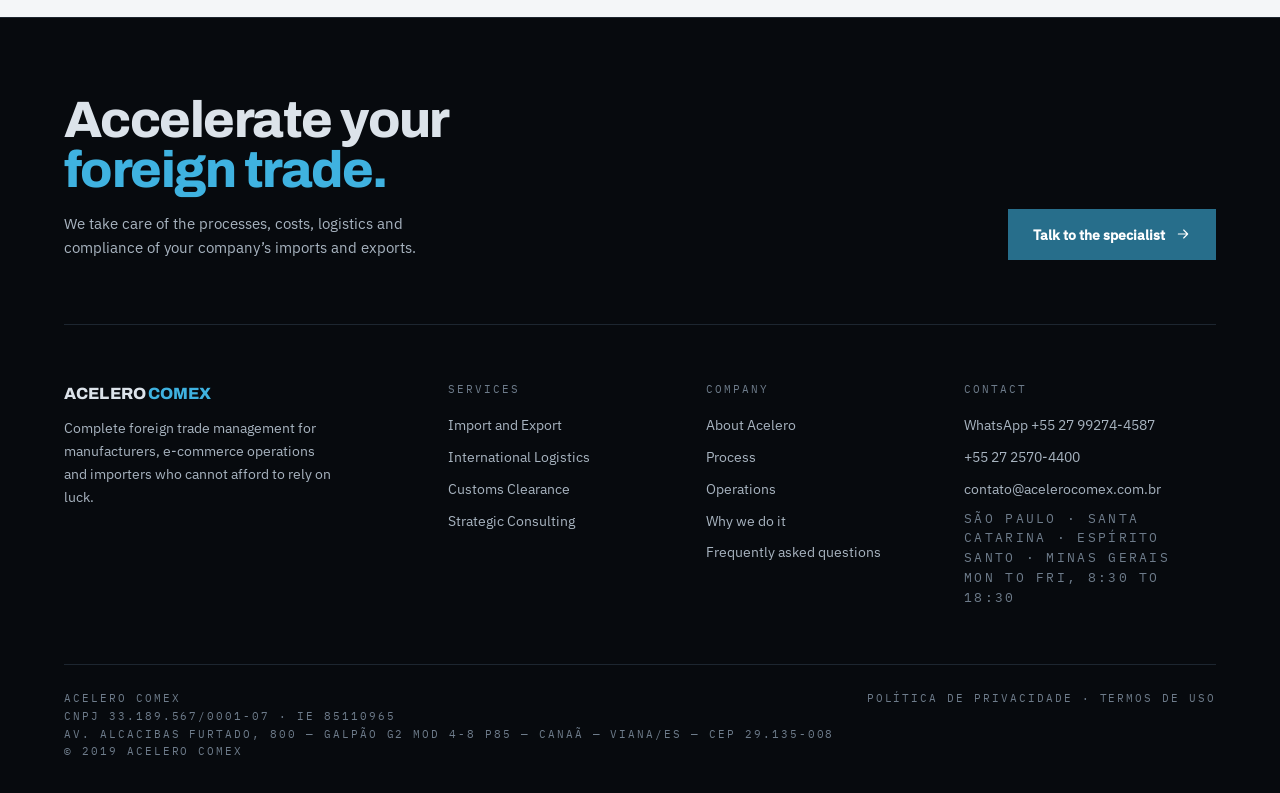
==== commit 79ae4816: "Os números da vitrine saem; entram compromissos de operação Os seis indicadores da seção 04 e os qua" ====
--- a/index.html
+++ b/index.html
@@ -102,10 +102,10 @@
       <a class="bt bt--linha" href="#servicos" data-i18n="hero.cta2.1">O que fazemos</a>
     </div>
     <ul class="manif">
-      <li><b>+1.900</b><span data-i18n="hero.kpi.1">embarques gerenciados</span></li>
-      <li><b>32</b><span data-i18n="hero.kpi.2">países operados</span></li>
-      <li><b>98,4%</b><span data-i18n="hero.kpi.3">liberadas em canal verde</span></li>
-      <li><b>94%</b><span data-i18n="hero.kpi.4">seguem após 24 meses</span></li>
+      <li><b>3</b><span data-i18n="hero.kpi.1">continentes atendidos</span></li>
+      <li><b class="rota" data-i18n="hero.kpi.v2">China → Europa → Brasil</b><span data-i18n="hero.kpi.2">corredor que mais operamos</span></li>
+      <li><b>3</b><span data-i18n="hero.kpi.3">etapas de QC antes do embarque</span></li>
+      <li><b>0</b><span data-i18n="hero.kpi.4">fornecedor aprovado sem validação</span></li>
     </ul>
   </div>
 </section>
@@ -265,21 +265,21 @@
   </div>
   <div class="wrap">
     <div class="cab">
-      <p class="mono cab__n" data-ap data-i18n="hdnum.4">04 — Resultados</p>
-      <div class="cab__g">
-        <h2 data-ap="esq"><span data-i18n="res.h.l1">Resultado não é</span> <span data-i18n="res.h.l2">promessa. É <em>número</em></span> <span data-i18n="res.h.l3"><em>auditado.</em></span></h2>
+      <p class="mono cab__n" data-ap data-i18n="hdnum.4">04 — Padrão de operação</p>
+      <div class="cab__g">
+        <h2 data-ap="esq"><span data-i18n="res.h.l1">Não é promessa.</span> <span data-i18n="res.h.l2">É o <em>padrão de</em></span> <span data-i18n="res.h.l3"><em>toda operação.</em></span></h2>
         
       </div>
     </div>
     <ul class="grade-num" data-ap-fila>
-      <li><b>+1.900</b><span data-i18n="num.1">Embarques gerenciados desde 2016</span></li>
-      <li><b>27%</b><span data-i18n="num.2">Redução média de custo logístico no primeiro ano</span></li>
-      <li><b>98,4%</b><span data-i18n="num.3">Cargas liberadas em canal verde</span></li>
-      <li><b>11 dias</b><span data-i18n="num.4">A menos, em média, no ciclo pedido → doca</span></li>
-      <li><b>32</b><span data-i18n="num.5">Países de origem e destino operados</span></li>
-      <li><b>94%</b><span data-i18n="num.6">Dos clientes seguem conosco após 24 meses</span></li>
+      <li><b>3</b><span data-i18n="num.1">Continentes atendidos: Ásia, Europa e América</span></li>
+      <li><b>100%</b><span data-i18n="num.2">Custo aberto: você vê cada item da conta antes de aprovar</span></li>
+      <li><b>3</b><span data-i18n="num.3">Etapas de controle de qualidade antes do embarque</span></li>
+      <li><b>1</b><span data-i18n="num.4">Ponto de contato, do primeiro orçamento à entrega</span></li>
+      <li><b class="rota" data-i18n="num.v5">China → Europa → Brasil</b><span data-i18n="num.5">Corredor que mais operamos, ponta a ponta</span></li>
+      <li><b>0</b><span data-i18n="num.6">Fornecedor aprovado sem validação documental e de capacidade</span></li>
     </ul>
-    <p class="nota" data-ap data-i18n="res.nota.1">Indicadores consolidados da carteira ativa. Na reunião de diagnóstico mostramos a memória de cálculo — número sem origem não vale nada.</p>
+    <p class="nota" data-ap data-i18n="res.nota.1">Cada linha acima é um compromisso de operação, não um indicador de marketing. Na reunião de diagnóstico mostramos onde cada um deles aparece no seu processo — com nome, prazo e responsável.</p>
   </div>
 </section>
 
@@ -391,7 +391,7 @@
       <details><summary><span data-i18n="faq.q.2">Qual o volume mínimo para valer a pena?</span></summary><div><p data-i18n="faq.a.2">Não trabalhamos com volume mínimo rígido, e sim com viabilidade. Operações a partir de cerca de um contêiner por trimestre, ou cargas aéreas recorrentes, já costumam ter ganho suficiente. No diagnóstico dizemos com clareza se ainda não é o seu momento — perder tempo com uma operação que não fecha a conta é ruim para os dois lados.</p></div></details>
       <details><summary><span data-i18n="faq.q.3">Como funciona a cobrança de vocês?</span></summary><div><p data-i18n="faq.a.3">Combinamos previamente uma taxa de gestão por embarque ou um fee mensal, conforme o volume. Custos de terceiros — frete, seguro, armazenagem, tributos, taxas portuárias — são repassados com a fatura original em anexo. Sem comissão embutida: se ganhamos algo de um parceiro, isso é declarado e abatido.</p></div></details>
       <details><summary><span data-i18n="faq.q.4">Vocês garantem o prazo de entrega?</span></summary><div><p data-i18n="faq.a.4">Garantimos o SLA das etapas sob nossa gestão, definido em contrato. Greve portuária, evento climático ou fiscalização extraordinária estão fora do controle de qualquer operador — mas nesses casos você é avisado imediatamente, com plano B na mesa. Quando o atraso decorre de falha nossa, a taxa de gestão daquele embarque não é cobrada.</p></div></details>
-      <details><summary><span data-i18n="faq.q.5">E se a minha carga cair em canal amarelo ou vermelho?</span></summary><div><p data-i18n="faq.a.5">Faz parte da operação e não é motivo para pânico. Nossa documentação é conferida antes da chegada justamente para reduzir essa chance — e, quando acontece, o time de aduana assume a interlocução com a Receita e com o terminal no mesmo dia. Hoje, 98,4% das nossas cargas são liberadas em canal verde.</p></div></details>
+      <details><summary><span data-i18n="faq.q.5">E se a minha carga cair em canal amarelo ou vermelho?</span></summary><div><p data-i18n="faq.a.5">Faz parte da operação e não é motivo para pânico. Nossa documentação é conferida antes da chegada justamente para reduzir essa chance — e, quando acontece, o time de aduana assume a interlocução com a Receita e com o terminal no mesmo dia. Você não descobre pelo terminal: a mudança de canal chega até você junto com o prazo novo e o próximo passo.</p></div></details>
       <details><summary><span data-i18n="faq.q.6">Vocês trabalham com fornecedores da China?</span></summary><div><p data-i18n="faq.a.6">Sim, e também com Índia, Vietnã, Turquia, Estados Unidos, México e União Europeia. Temos parceiros de inspeção na origem, o que significa que a conformidade do seu produto é verificada antes do embarque — não quando o contêiner já está no Brasil.</p></div></details>
       <details><summary><span data-i18n="faq.q.7">Já tenho despachante. Preciso trocar tudo?</span></summary><div><p data-i18n="faq.a.7">Não. Muitos clientes começam apenas pela consultoria estratégica ou pela logística, mantendo o despachante atual. Se em algum momento fizer sentido consolidar, a transição é feita por nós, sem interromper embarques em curso.</p></div></details>
       <details><summary><span data-i18n="faq.q.8">Como acompanho minhas operações no dia a dia?</span></summary><div><p data-i18n="faq.a.8">Pela torre de controle digital: status de cada embarque, documentos, custo acumulado e ETA atualizada, no computador ou no celular. Além disso, você tem canal direto com o gerente de conta, com resposta em até 4 horas úteis.</p></div></details>
--- a/styles.css
+++ b/styles.css
@@ -339,9 +339,21 @@
 .manif li { padding: 1.1rem 1.2rem 1.3rem 0; border-right: 1px solid var(--filete); }
 .manif li:last-child { border-right: 0; }
 .manif b {
-  display: block; font-family: var(--f-mono); font-size: clamp(1.25rem, 2.3vw, 1.9rem);
+  /* --corpo guarda o tamanho do número mesmo quando a célula é texto: é ele que
+     define a altura mínima, e é assim que todos os rótulos da régua ficam na
+     mesma linha, com número grande ou com trajeto pequeno ao lado. */
+  --corpo: clamp(1.25rem, 2.3vw, 1.9rem);
+  display: flex; align-items: flex-end; min-height: calc(var(--corpo) * 1.2);
+  font-family: var(--f-mono); font-size: var(--corpo);
   font-weight: 500; color: var(--claro); letter-spacing: -.02em; font-variant-numeric: tabular-nums;
   margin-bottom: .3rem;
+}
+/* Uma célula da régua traz um trajeto, não um número. No corpo de número ela
+   estouraria a coluna, então cai para tamanho de leitura e ganha permissão de
+   quebrar — o resto da régua continua alinhado pela linha de base do rótulo. */
+.manif b.rota {
+  font-size: clamp(.95rem, 1.35vw, 1.12rem); letter-spacing: 0;
+  line-height: 1.35; text-wrap: balance;
 }
 .manif span { font-size: .78rem; color: var(--grafite); line-height: 1.4; display: block; }
 
@@ -404,9 +416,18 @@
 .grade-num li { padding: clamp(1.4rem, 2.6vw, 2.2rem) 1.5rem clamp(1.4rem, 2.6vw, 2.2rem) 0; border-bottom: 1px solid var(--filete); border-right: 1px solid var(--filete); }
 .grade-num li:nth-child(3n) { border-right: 0; }
 .grade-num b {
-  display: block; font-family: var(--f-mono); font-weight: 500;
-  font-size: clamp(1.9rem, 4vw, 3.1rem); letter-spacing: -.035em;
+  /* mesma régua de altura da capa: --corpo é o tamanho do número, e a célula de
+     texto se apoia no rodapé dessa caixa para não desalinhar os rótulos. */
+  --corpo: clamp(1.9rem, 4vw, 3.1rem);
+  display: flex; align-items: flex-end; min-height: calc(var(--corpo) * 1.15);
+  font-family: var(--f-mono); font-weight: 500;
+  font-size: var(--corpo); letter-spacing: -.035em;
   color: var(--claro); font-variant-numeric: tabular-nums; margin-bottom: .5rem;
+}
+/* mesma exceção da régua da capa: a célula do corredor é texto, não número */
+.grade-num b.rota {
+  font-size: clamp(1.05rem, 1.85vw, 1.4rem); letter-spacing: -.01em;
+  line-height: 1.3; text-wrap: balance;
 }
 .grade-num span { font-size: .88rem; color: var(--grafite); }
 .nota { margin-top: 1.6rem; font-size: .85rem; color: var(--grafite); max-width: 68ch; }
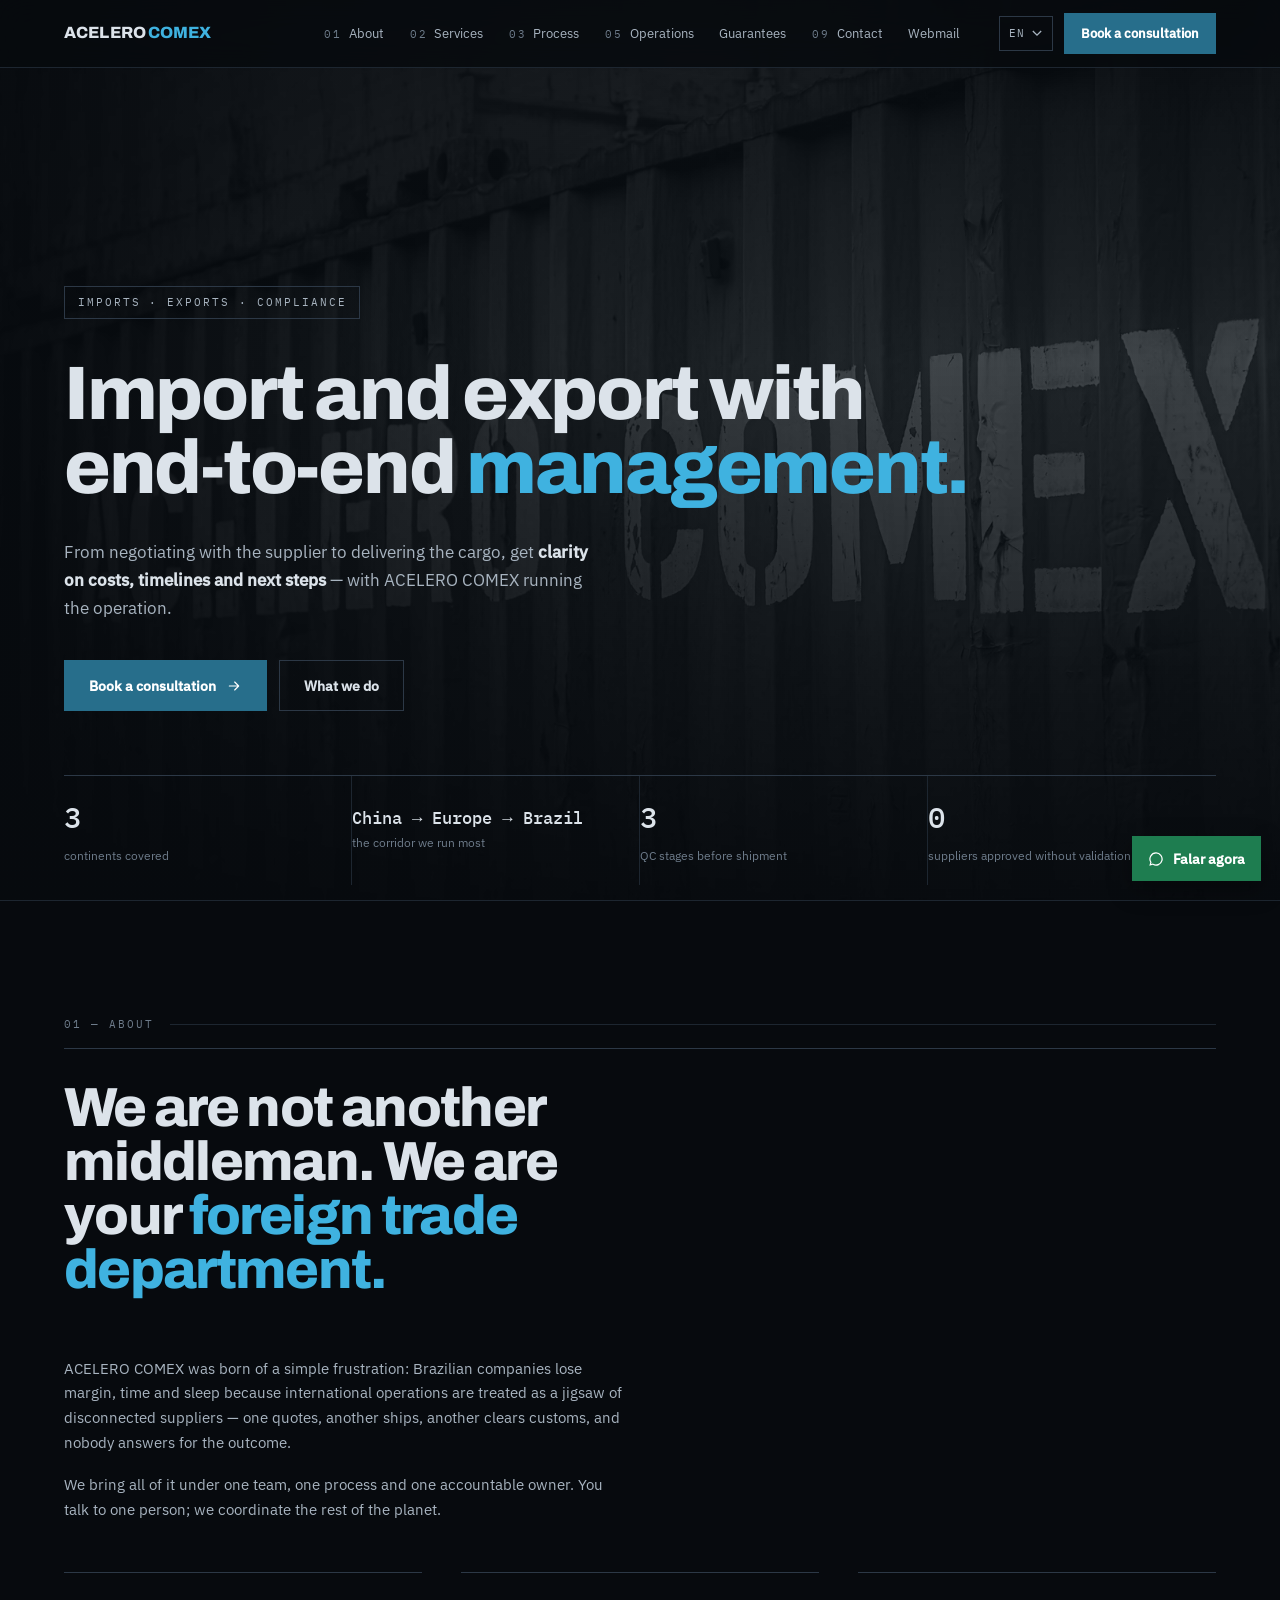
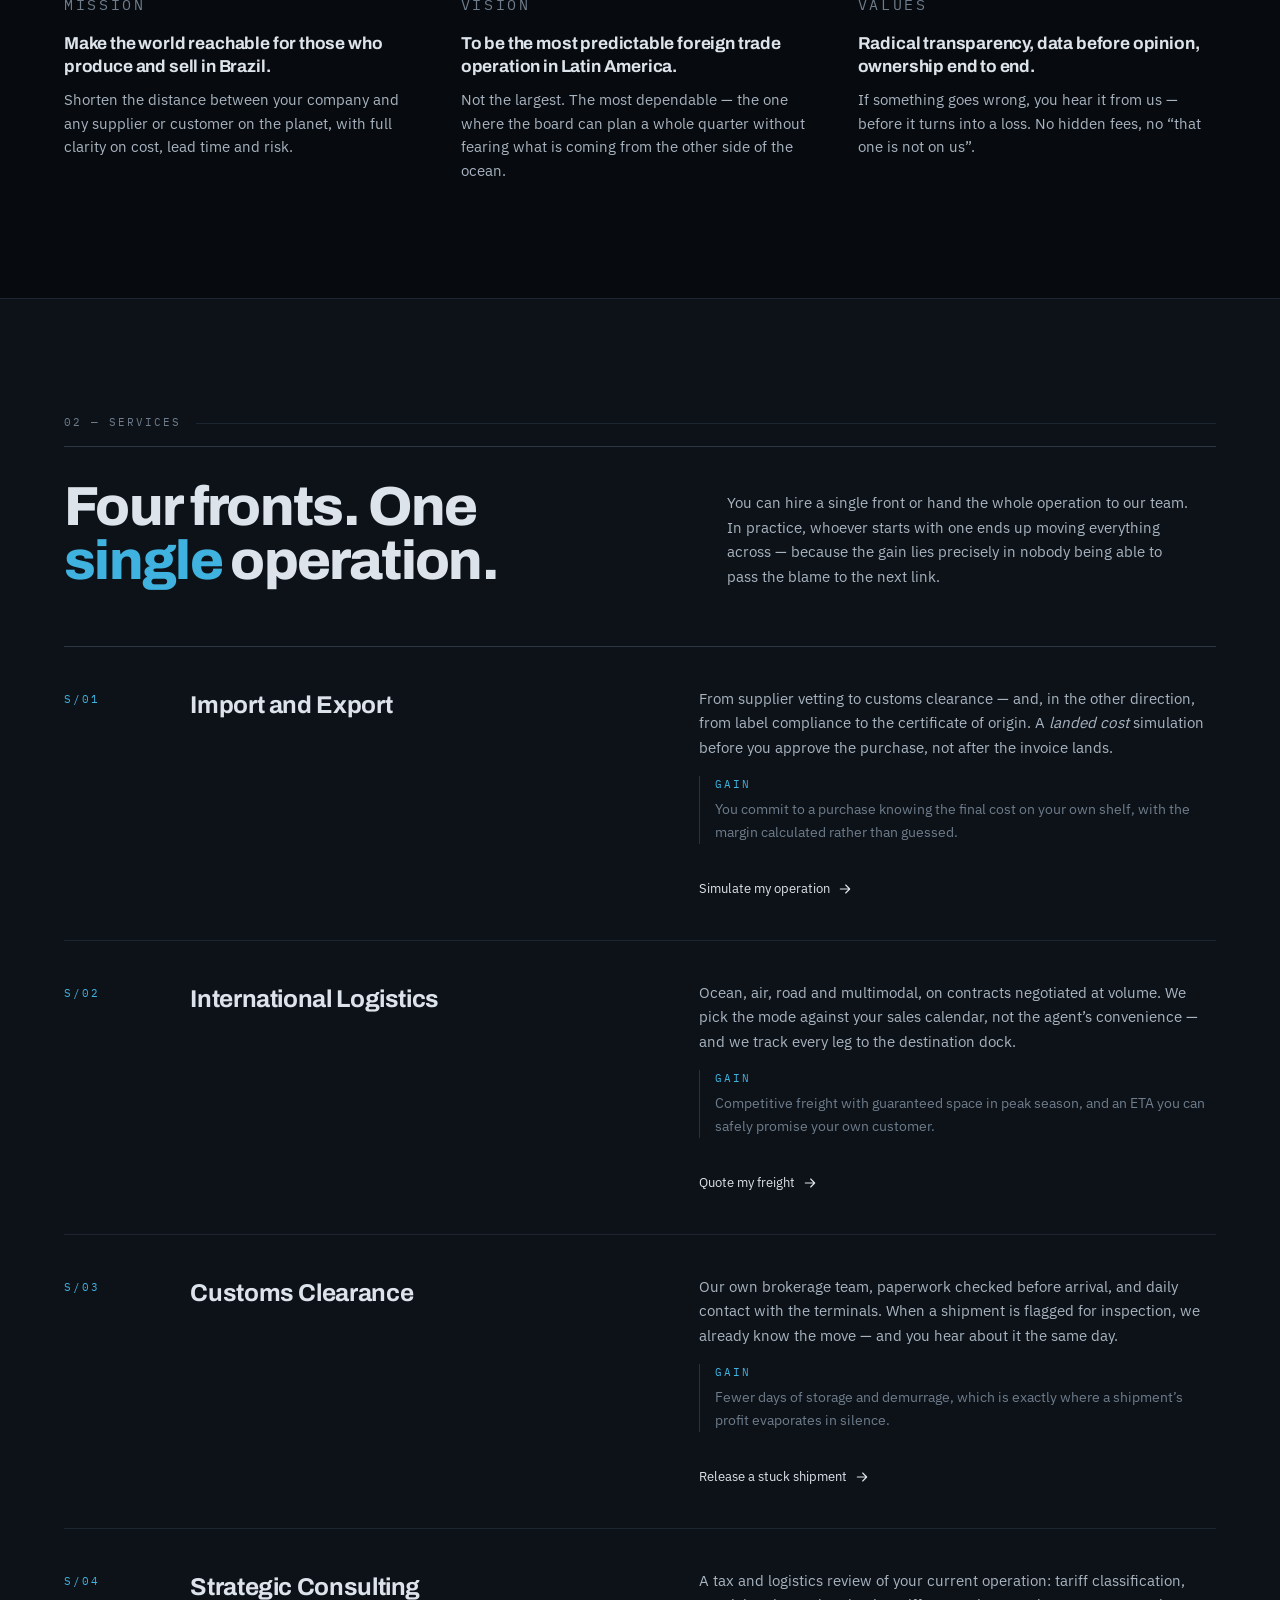
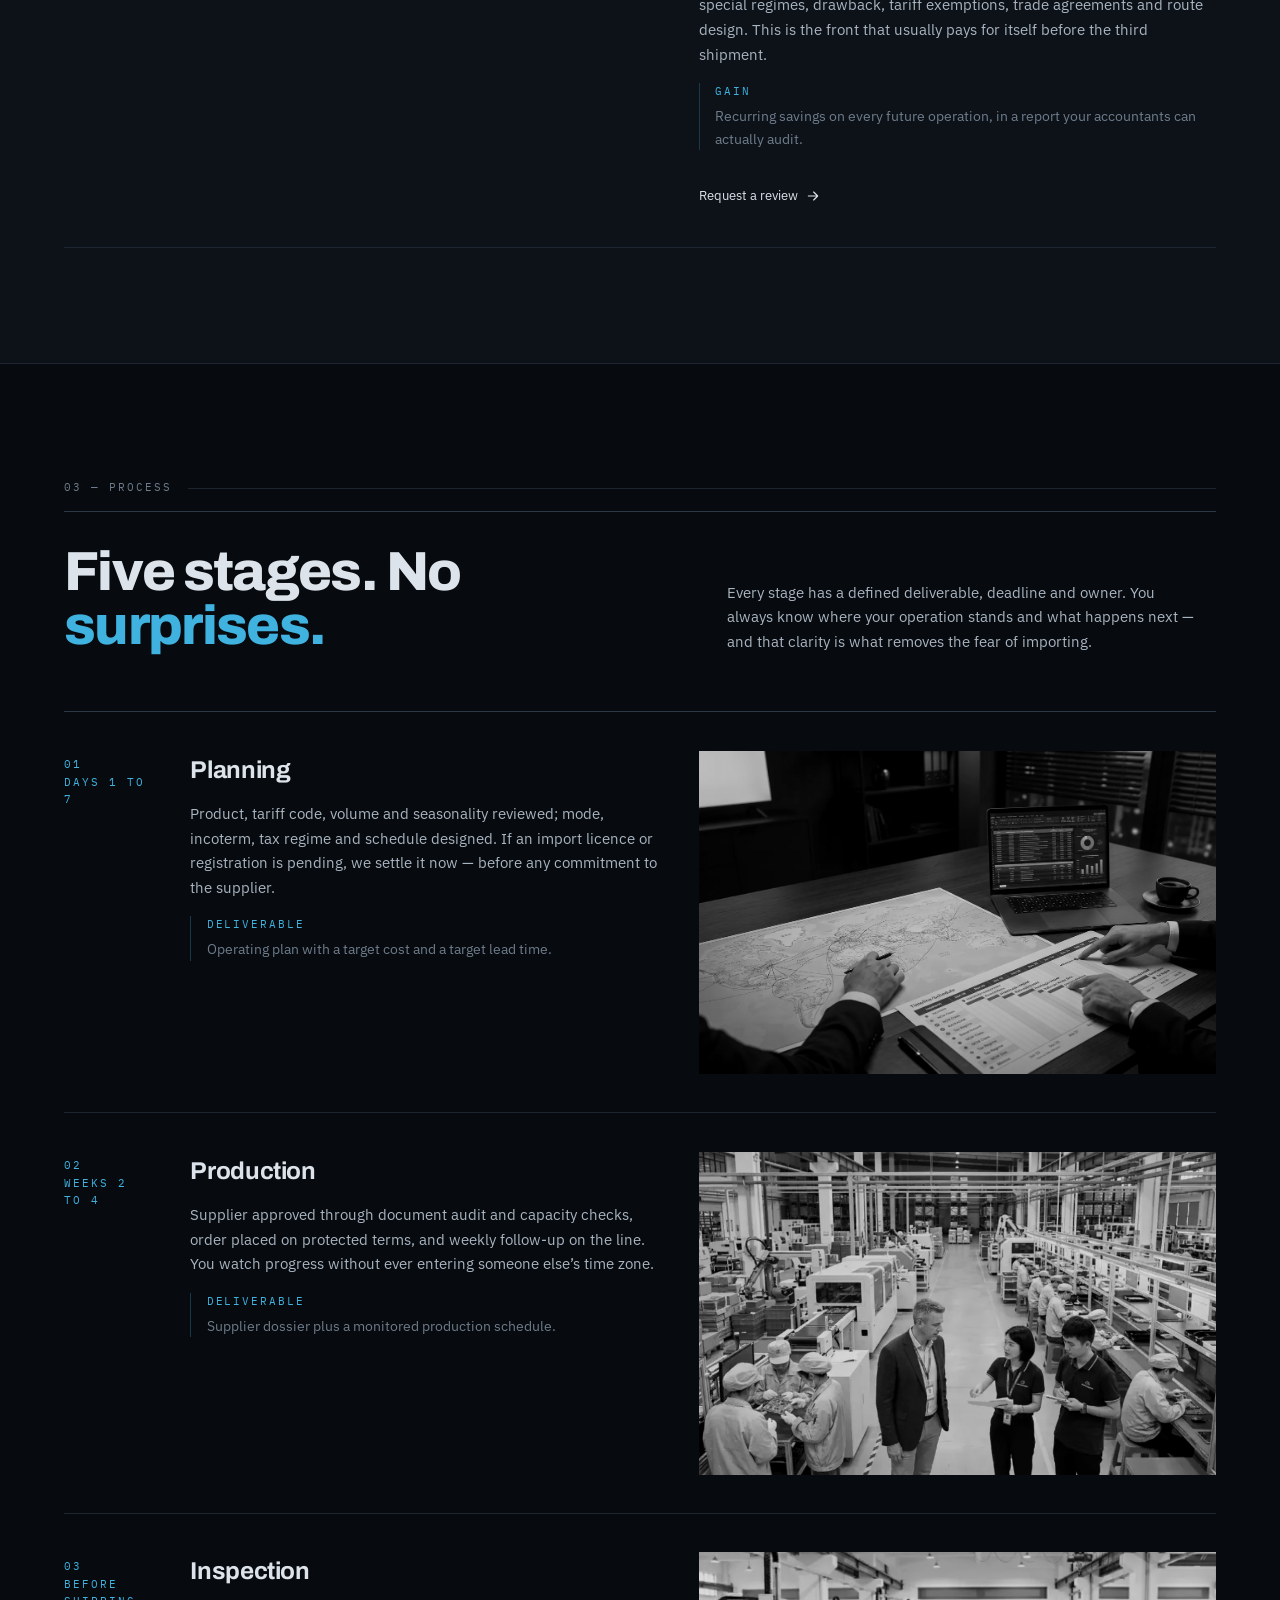
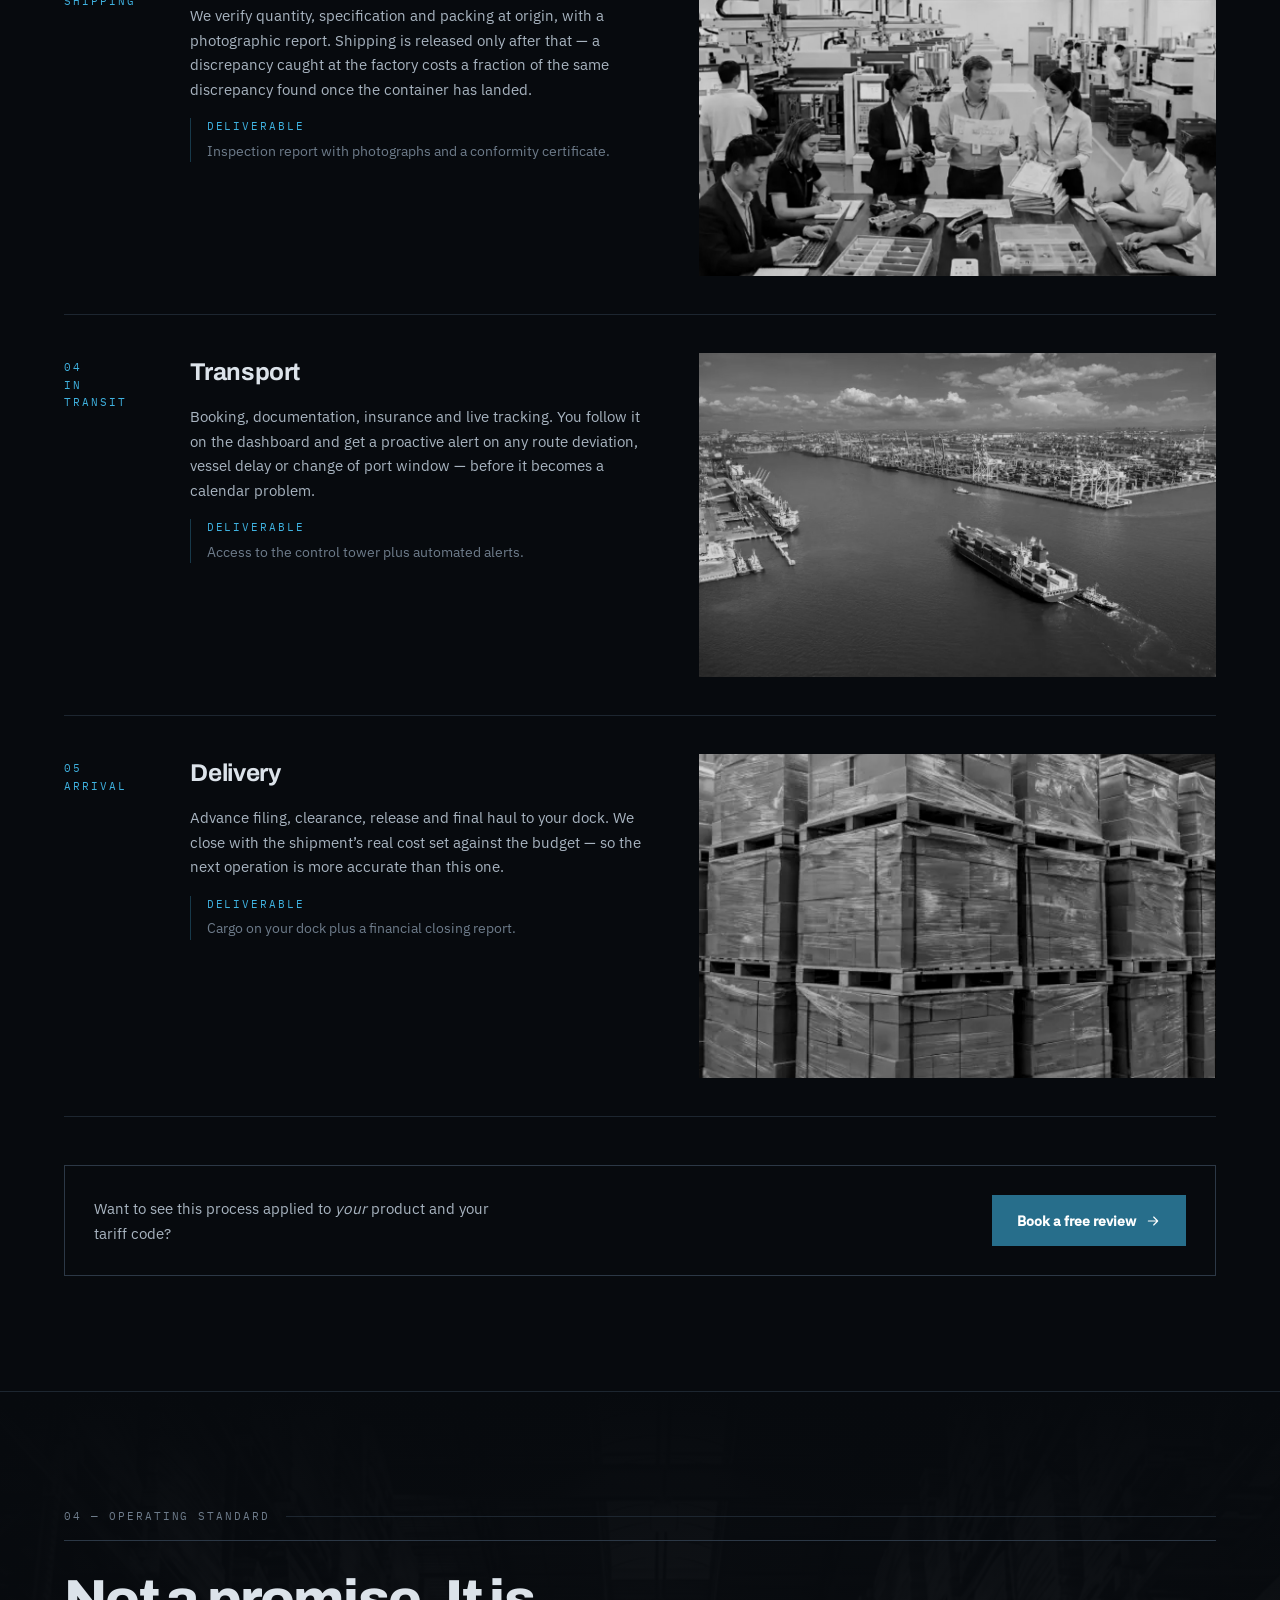
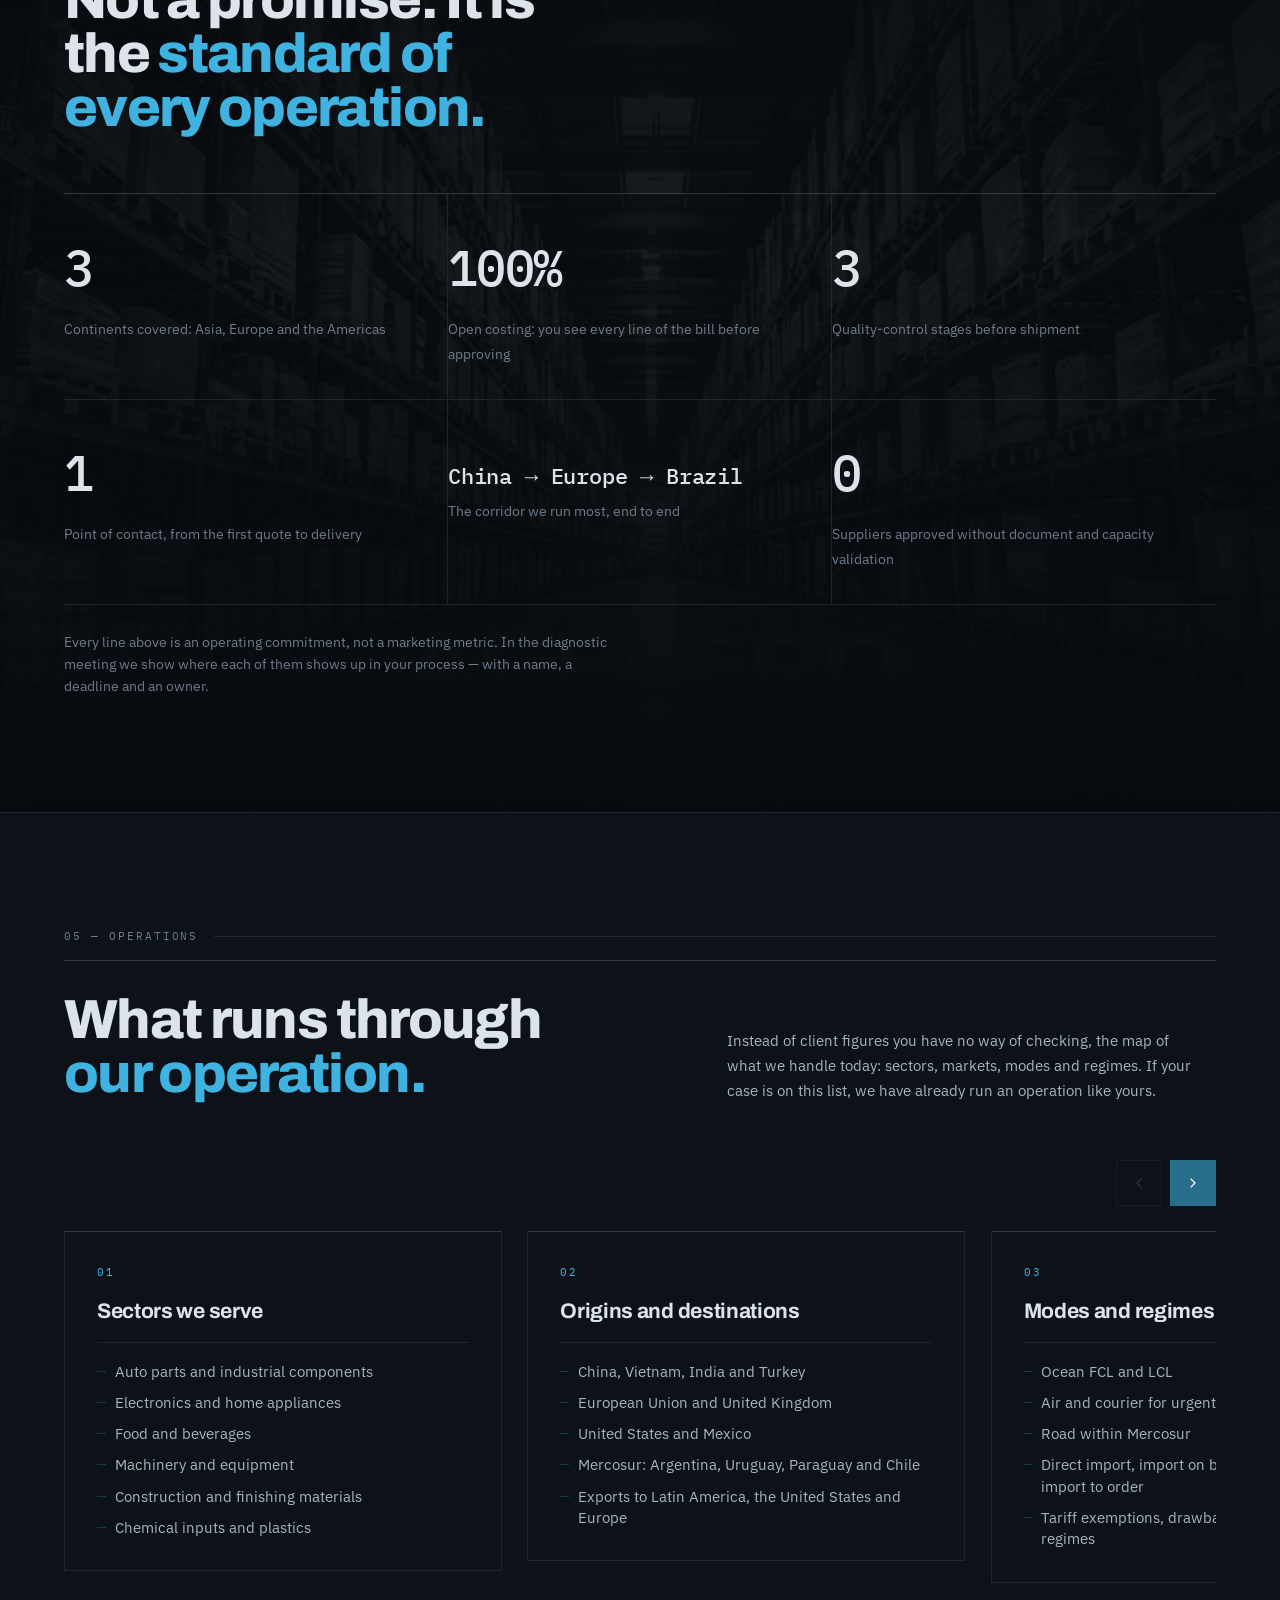
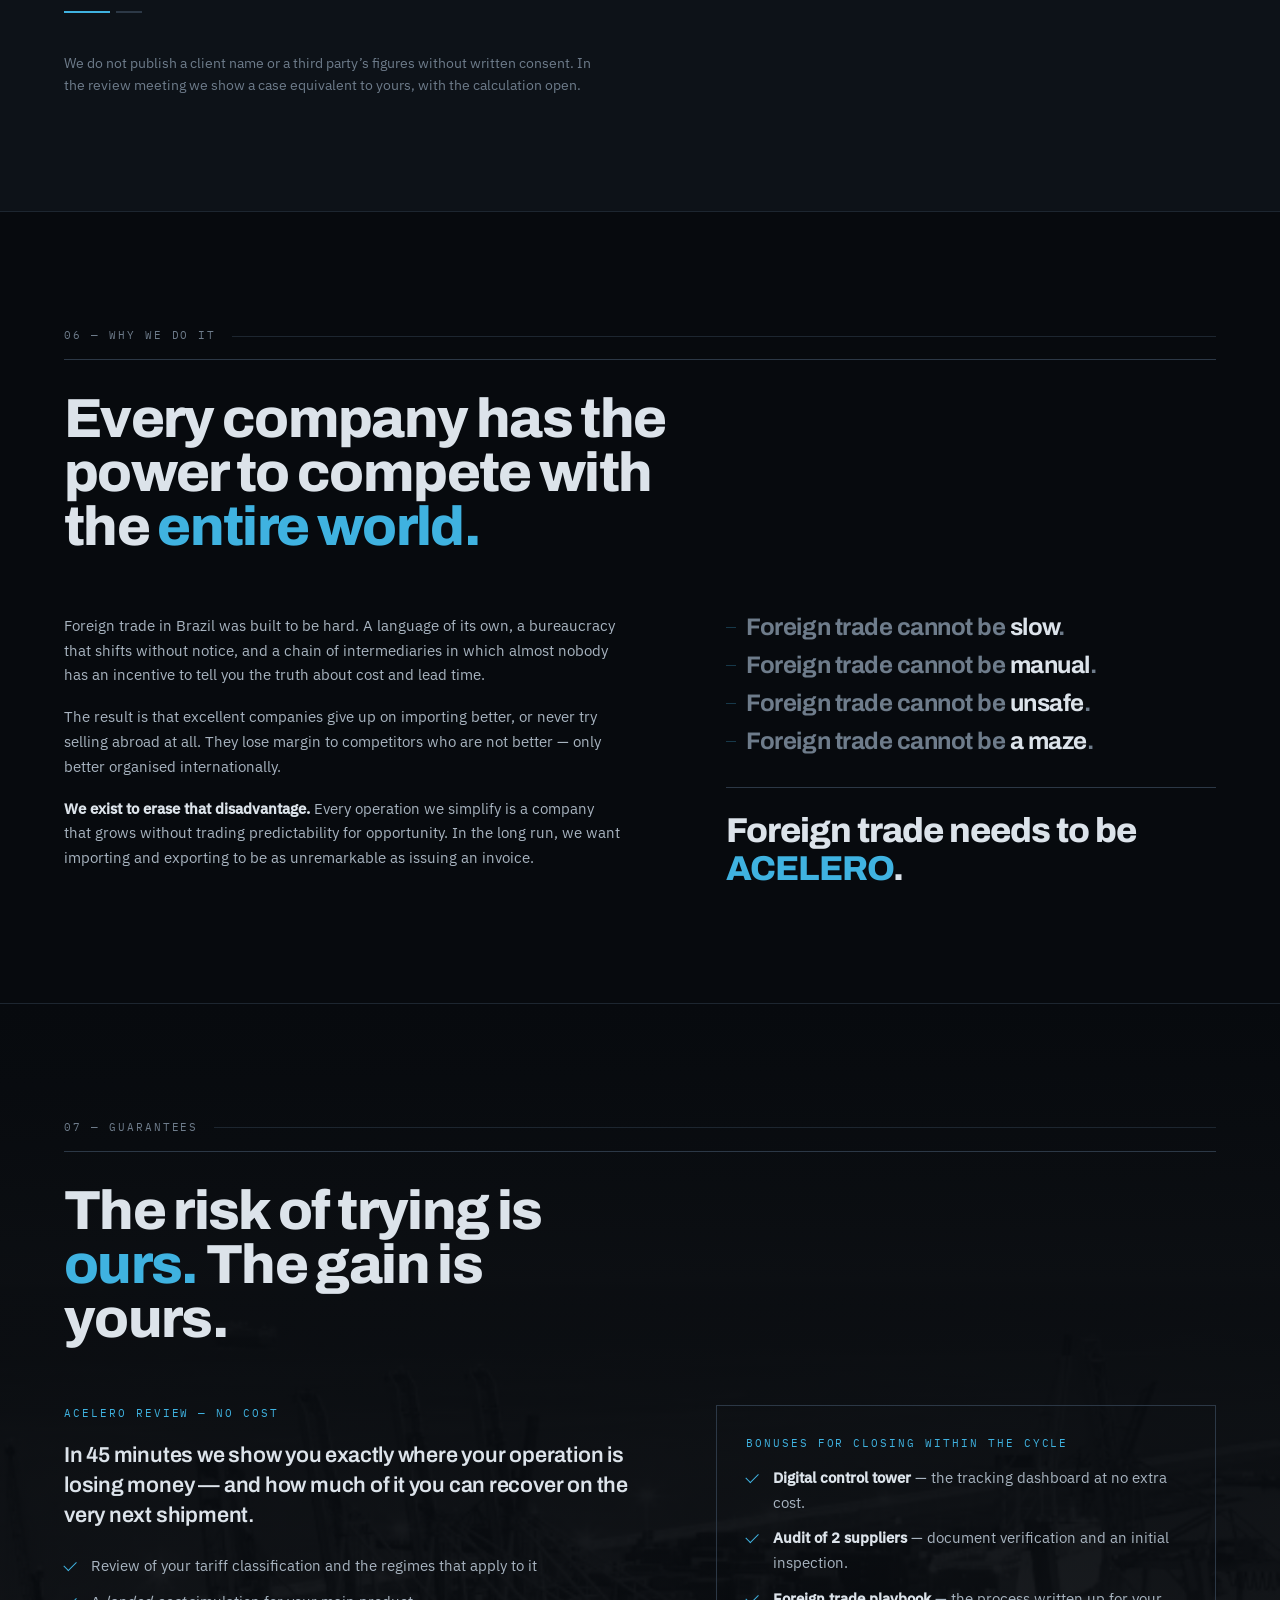
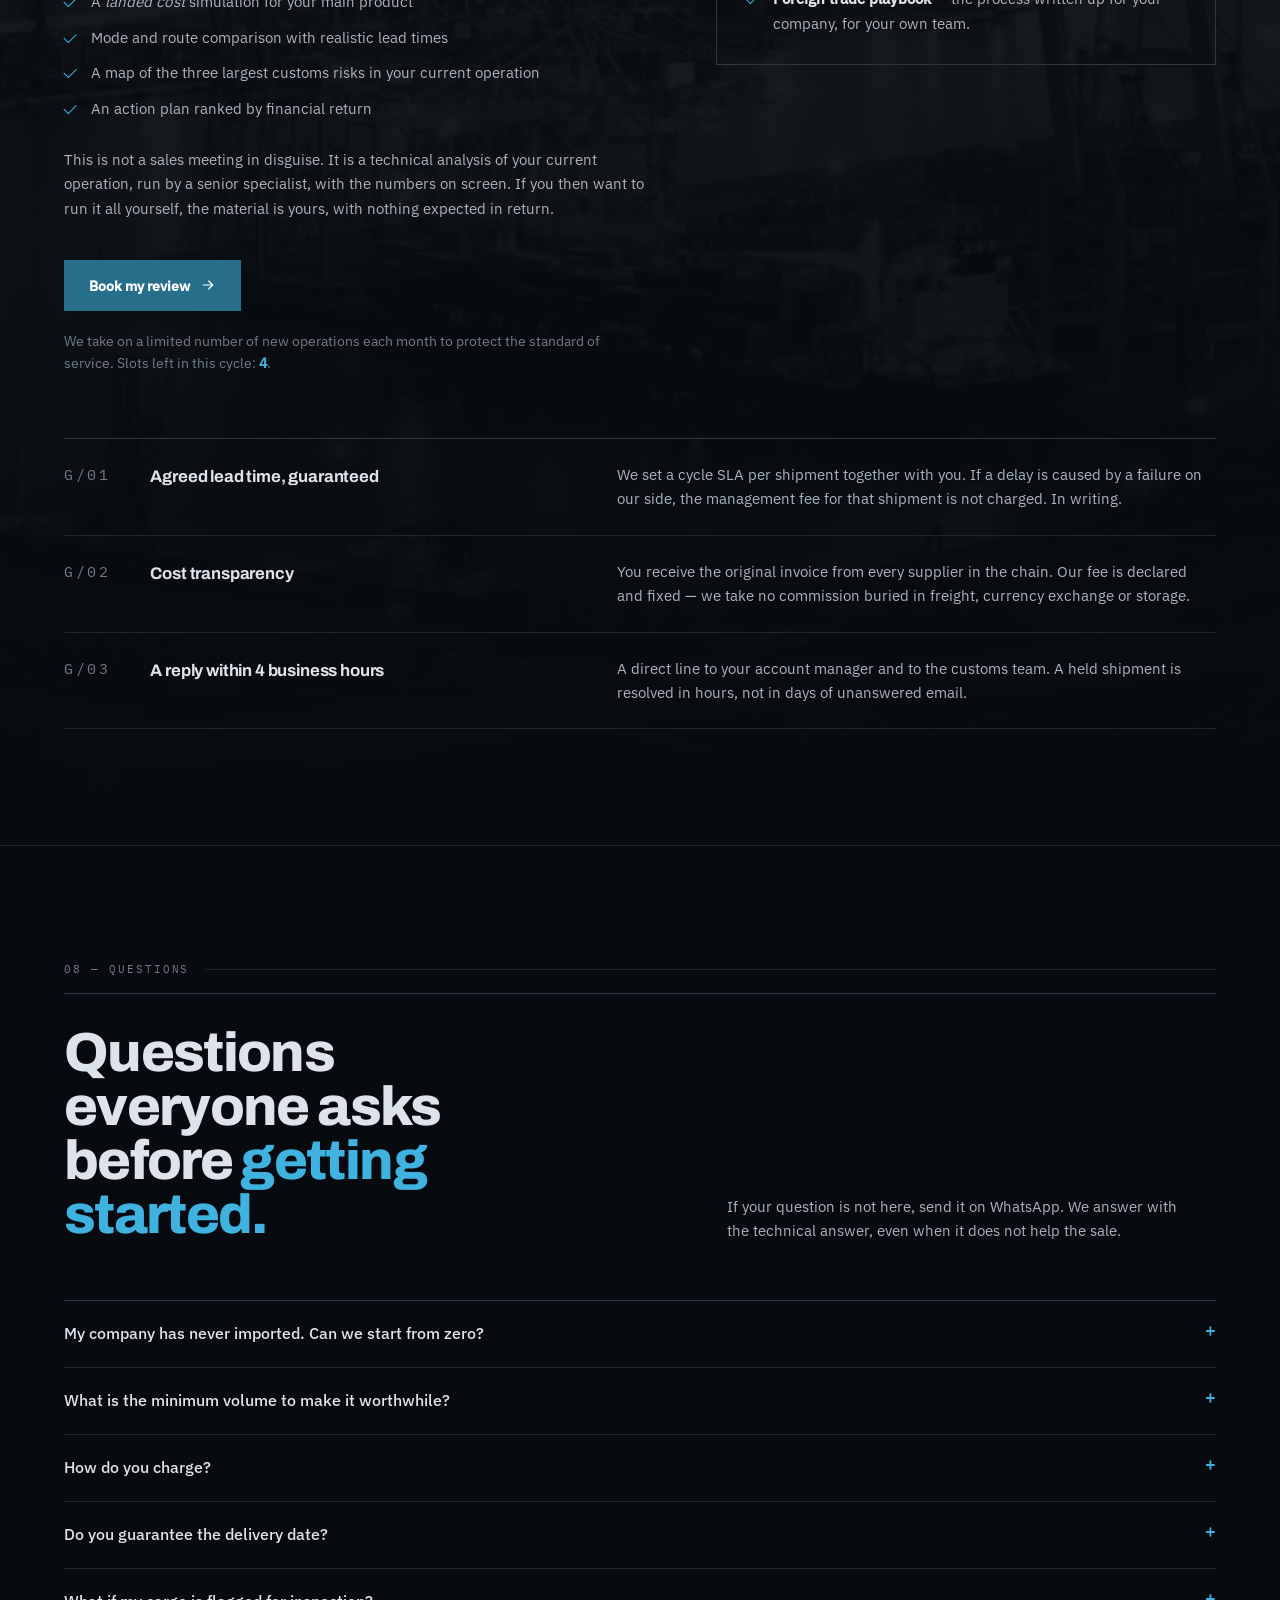
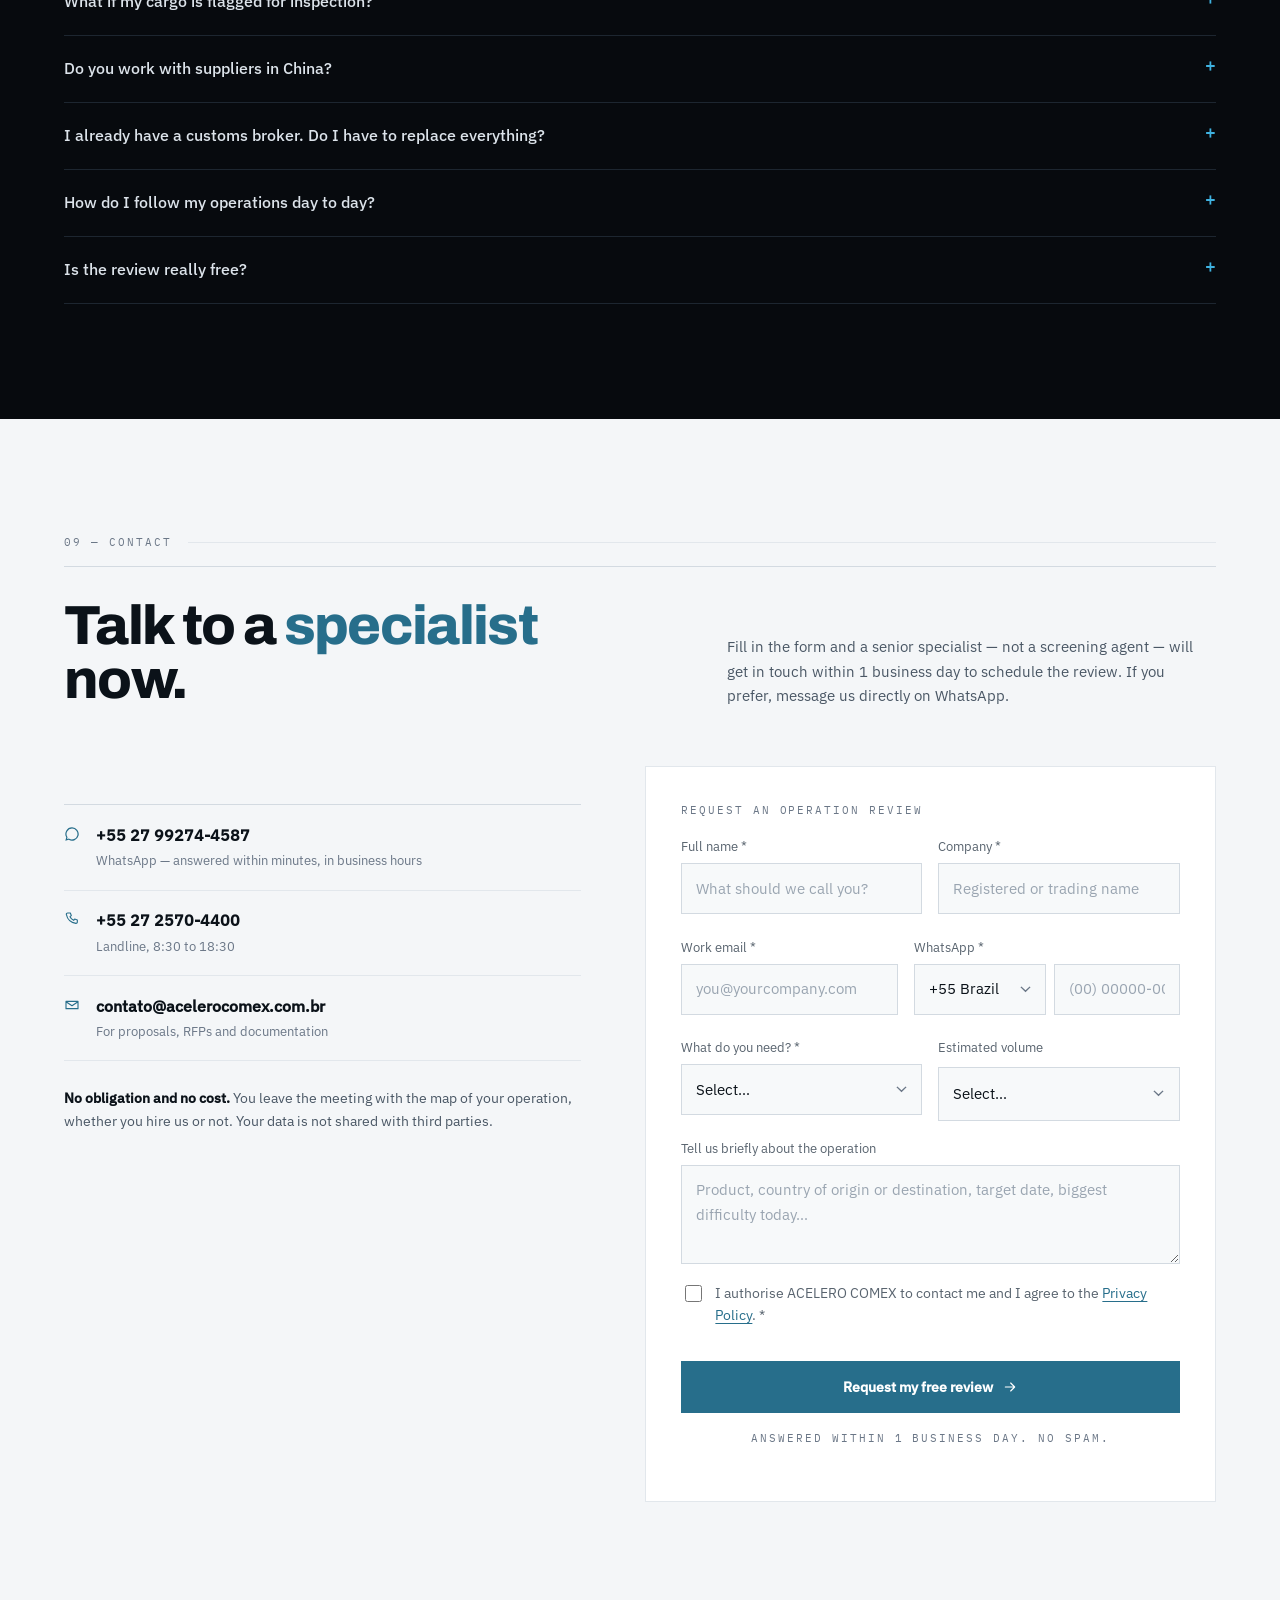
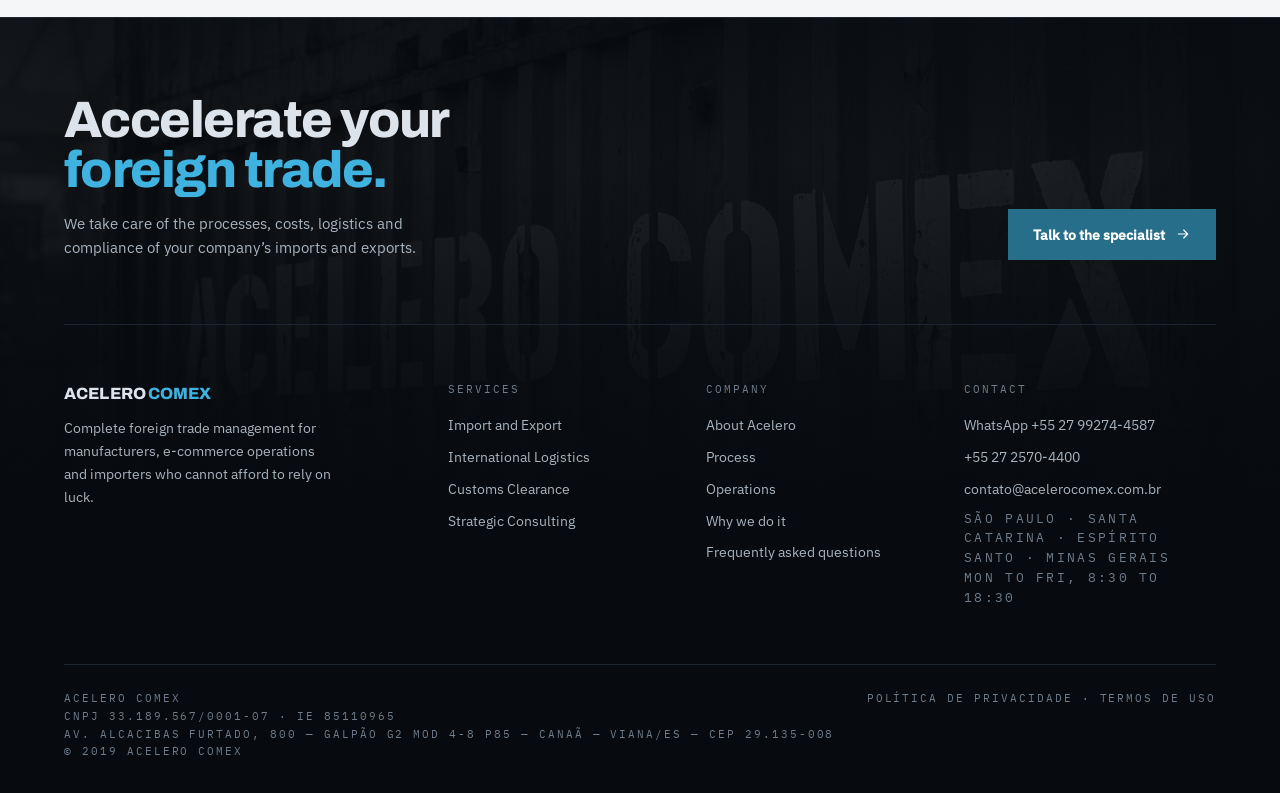
==== commit f79a2ffe: "Tarja da capa e placa do rodapé com alternativa A tarja acima do título repetia "gestão" logo antes " ====
--- a/index.html
+++ b/index.html
@@ -94,7 +94,7 @@
     </picture>
   </div>
   <div class="capa__in wrap">
-    <p class="mono capa__tag" data-i18n="hero.tag.1">Gestão completa de comércio exterior</p>
+    <p class="mono capa__tag" data-i18n="hero.tag.1">Importação · Exportação · Compliance</p>
     <h1><span data-i18n="hero.h.l1">Importação e exportação</span> <span data-i18n="hero.h.l2">com gestão de</span> <span data-i18n="hero.h.l3"><em>ponta&nbsp;a&nbsp;ponta.</em></span></h1>
     <p class="capa__sub" data-i18n="hero.sub.1">Da negociação com o fornecedor à entrega da carga, tenha <strong>clareza de custos, prazos e próximos passos</strong> — com a ACELERO COMEX coordenando a operação.</p>
     <div class="capa__bts">
@@ -480,11 +480,13 @@
 </main>
 
 <footer class="rodape">
-  <!-- Placa de fundo, o mesmo tratamento das seções 04 e 07: foto
-       dessaturada sob um degradê que garante a leitura. Marcada como opcional
-       — se o arquivo não existir, o JavaScript remove a figura e o rodapé
-       volta ao fundo chapado, sem ícone de imagem quebrada. -->
-  <figure class="placa placa--rodape" data-opcional aria-hidden="true">
+  <!-- Placa de fundo, o mesmo tratamento das seções 04 e 07: foto dessaturada
+       sob um degradê que garante a leitura. A foto definitiva é o polo
+       industrial; enquanto o arquivo não estiver no servidor, o JavaScript cai
+       para a alternativa e o rodapé fecha com o mesmo contêiner que abre a
+       capa. Nenhum ícone de imagem quebrada em nenhum dos dois casos. -->
+  <figure class="placa placa--rodape" data-opcional aria-hidden="true"
+          data-alternativa="assets/img/conteiner-acelero.jpg">
     <img src="assets/img/polo-industrial-china.jpg" alt="" loading="lazy" />
   </figure>
   <div class="wrap">
--- a/styles.css
+++ b/styles.css
@@ -321,7 +321,8 @@
   border: 1px solid var(--filete-2); color: var(--leitura);
 }
 .capa h1 {
-  font-size: clamp(2.5rem, 7.4vw, 6.6rem);
+  /* 20% menor que o corpo original (2.5/7.4vw/6.6) a pedido do cliente. */
+  font-size: clamp(2rem, 5.92vw, 5.28rem);
   /* 20ch, e não 17ch: o título de agora tem 52 caracteres e a régua antiga o
      quebrava em quatro linhas, jogando a última palavra sozinha. */
   max-width: 20ch; margin-bottom: clamp(1.3rem, 2.6vw, 2rem);
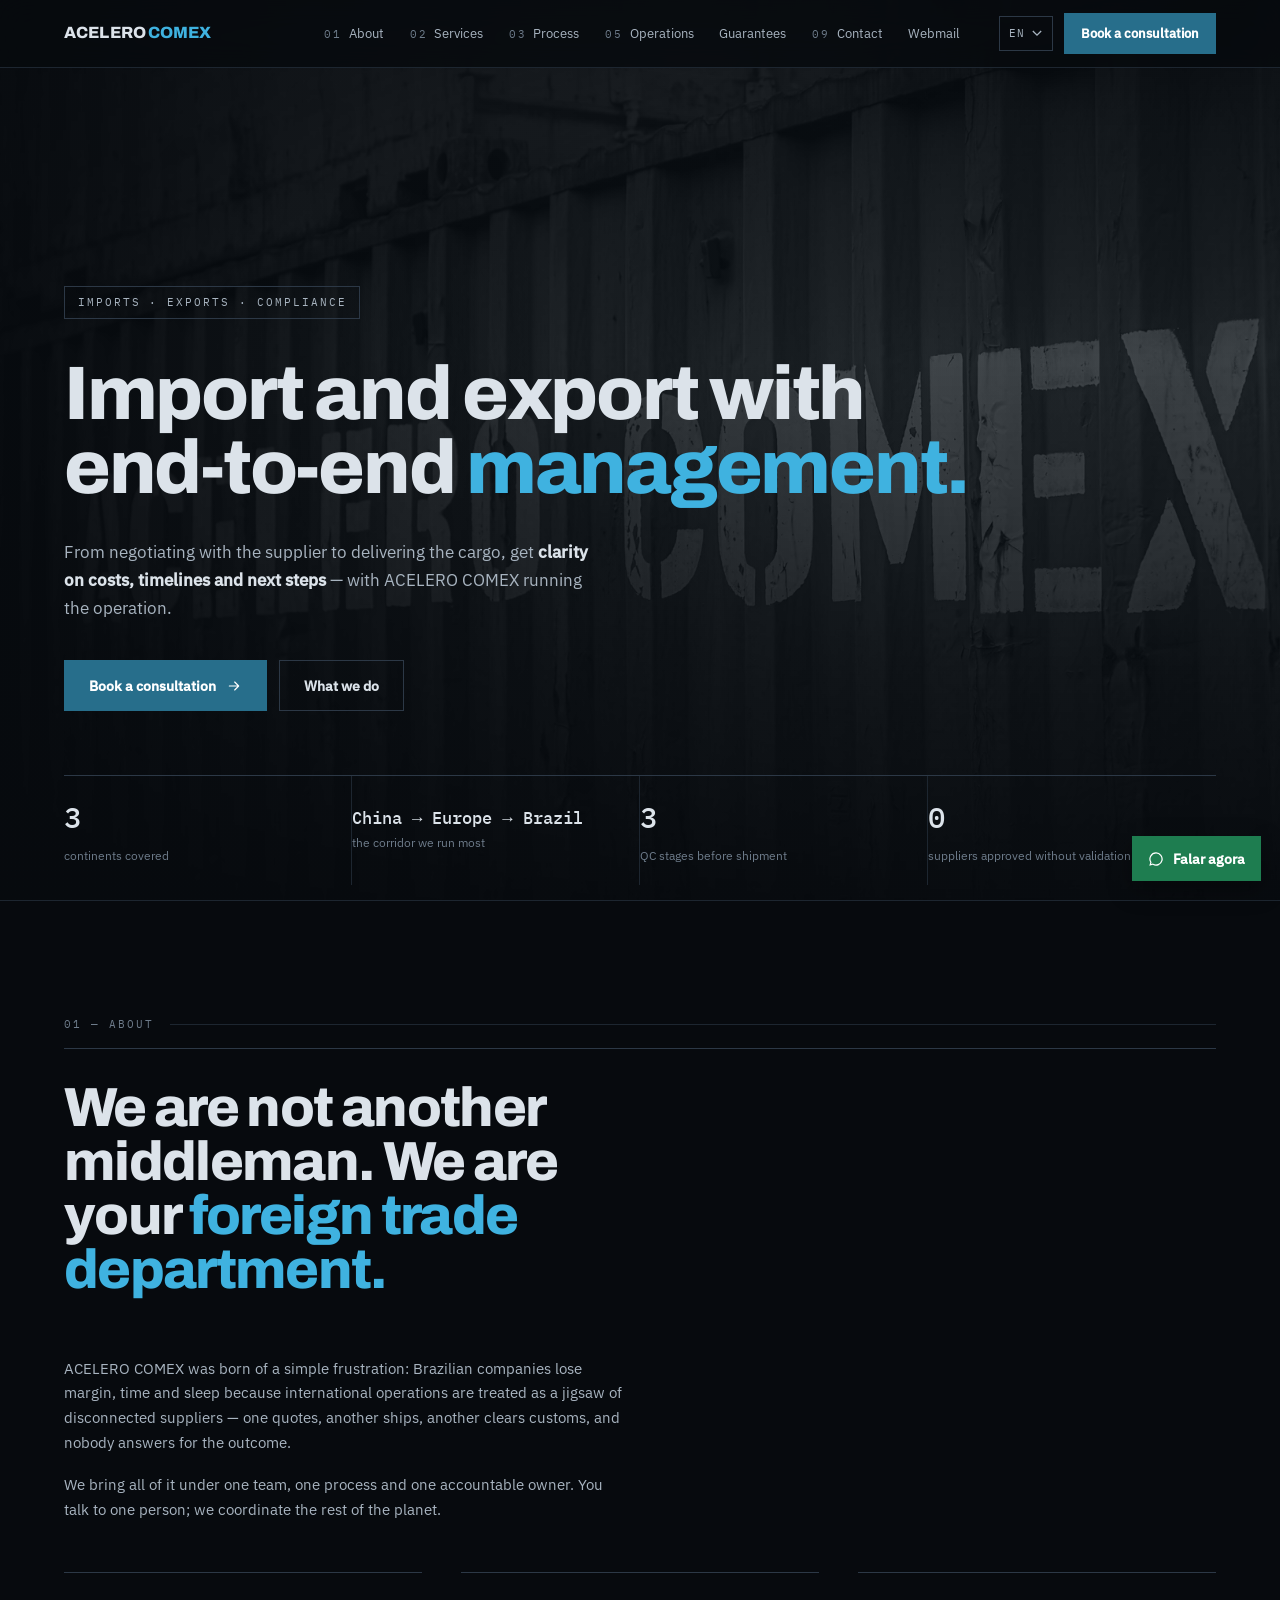
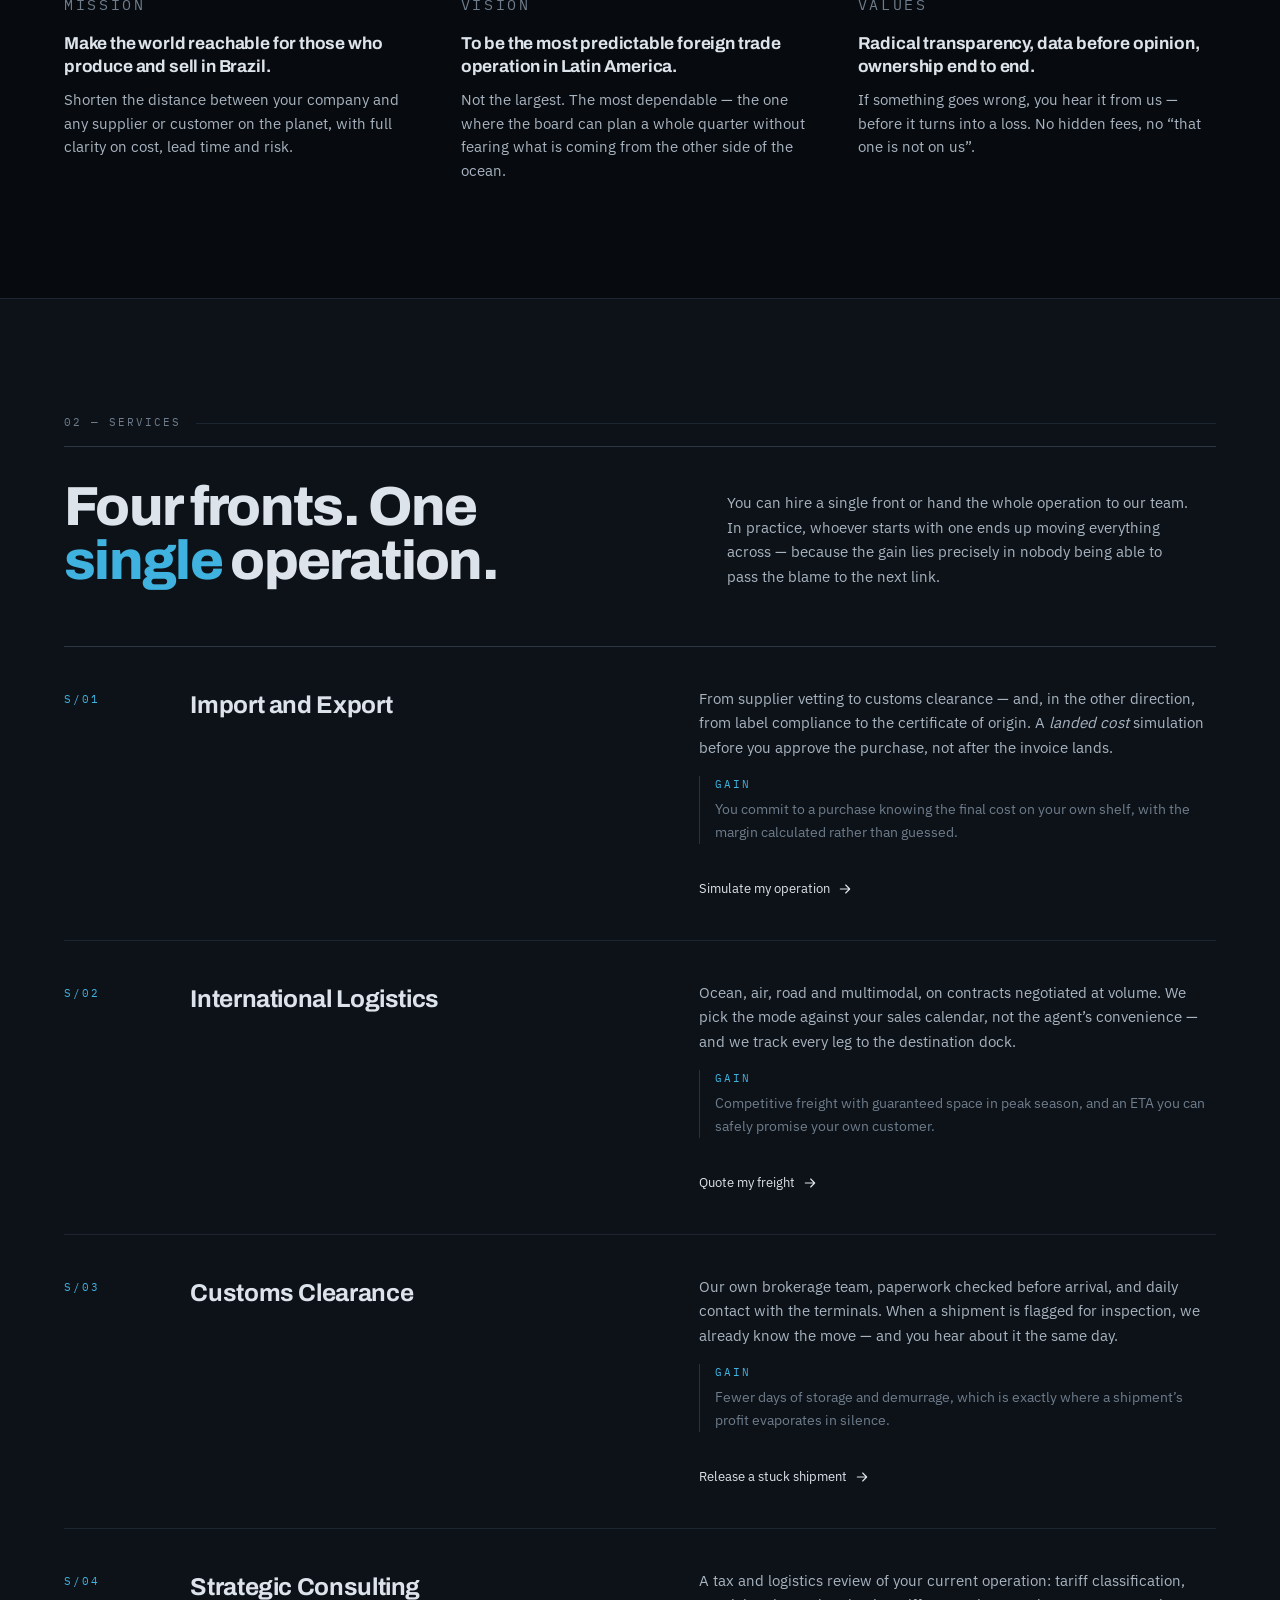
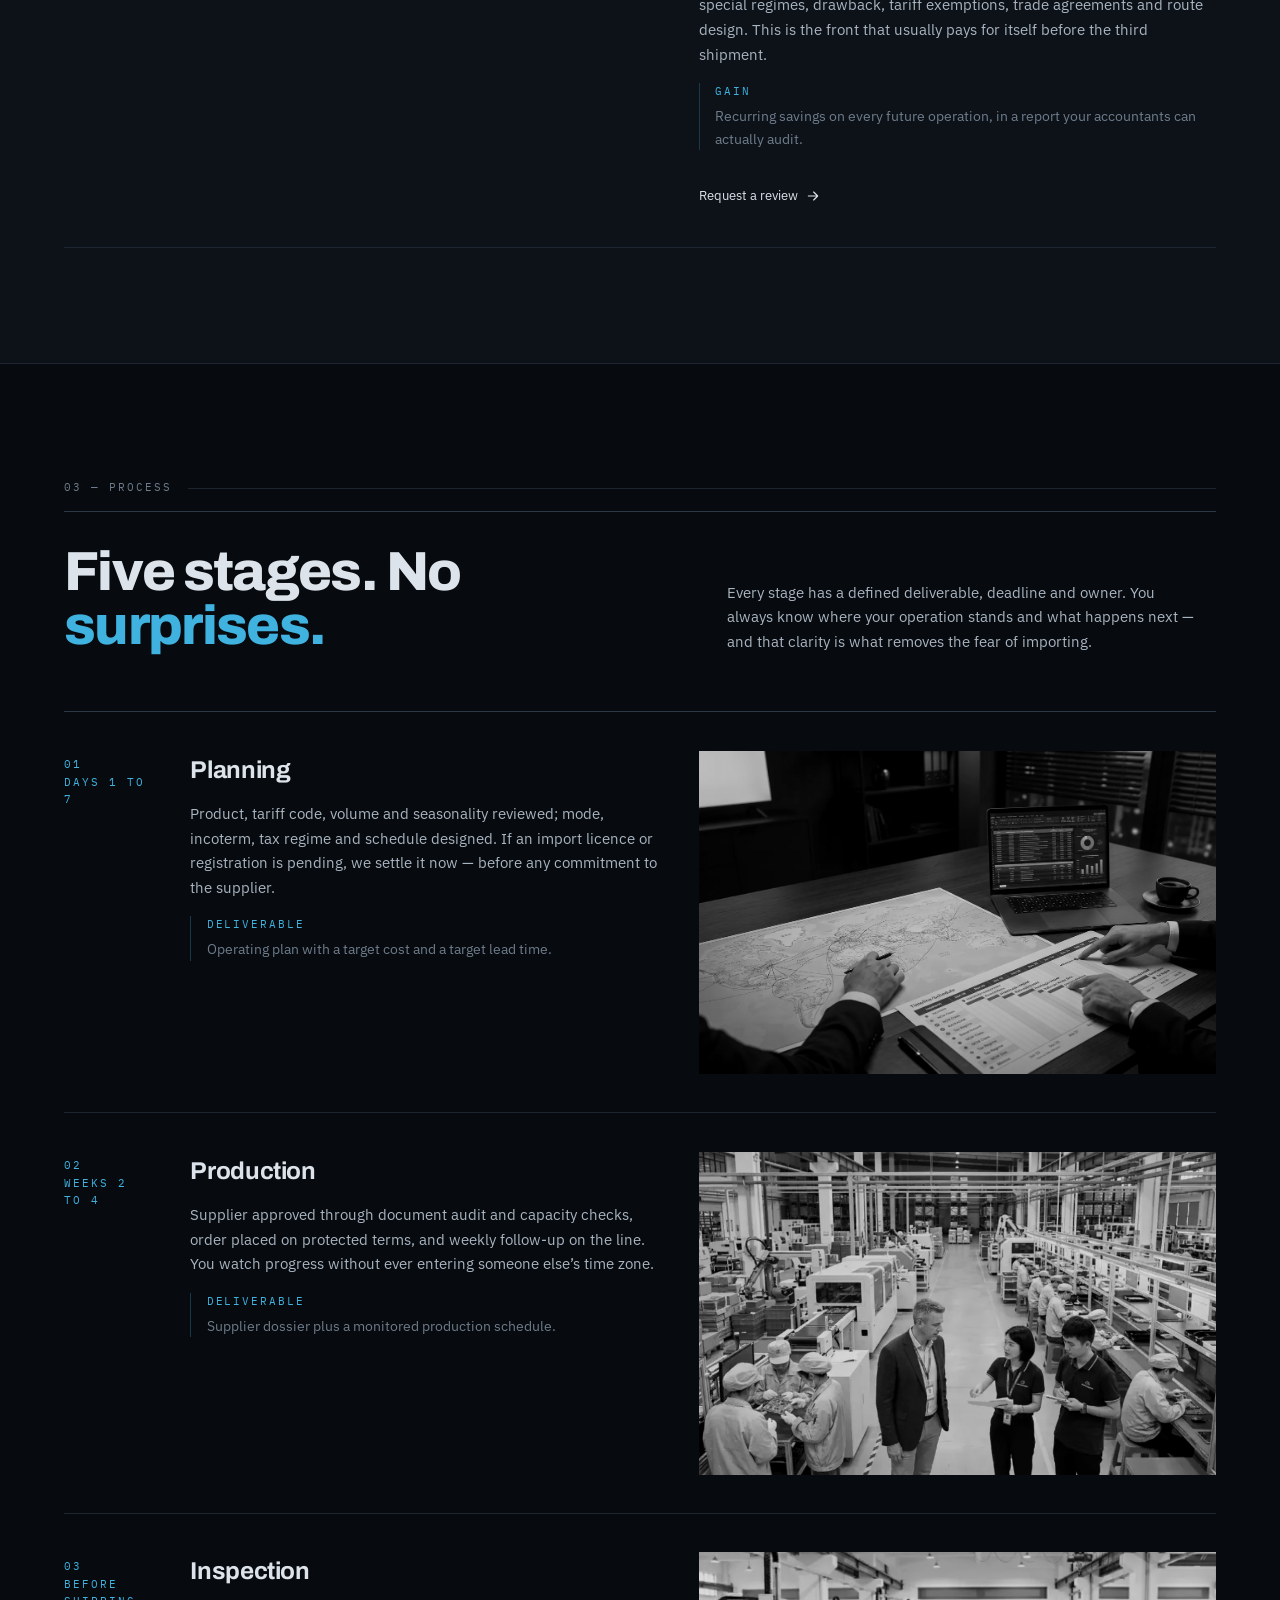
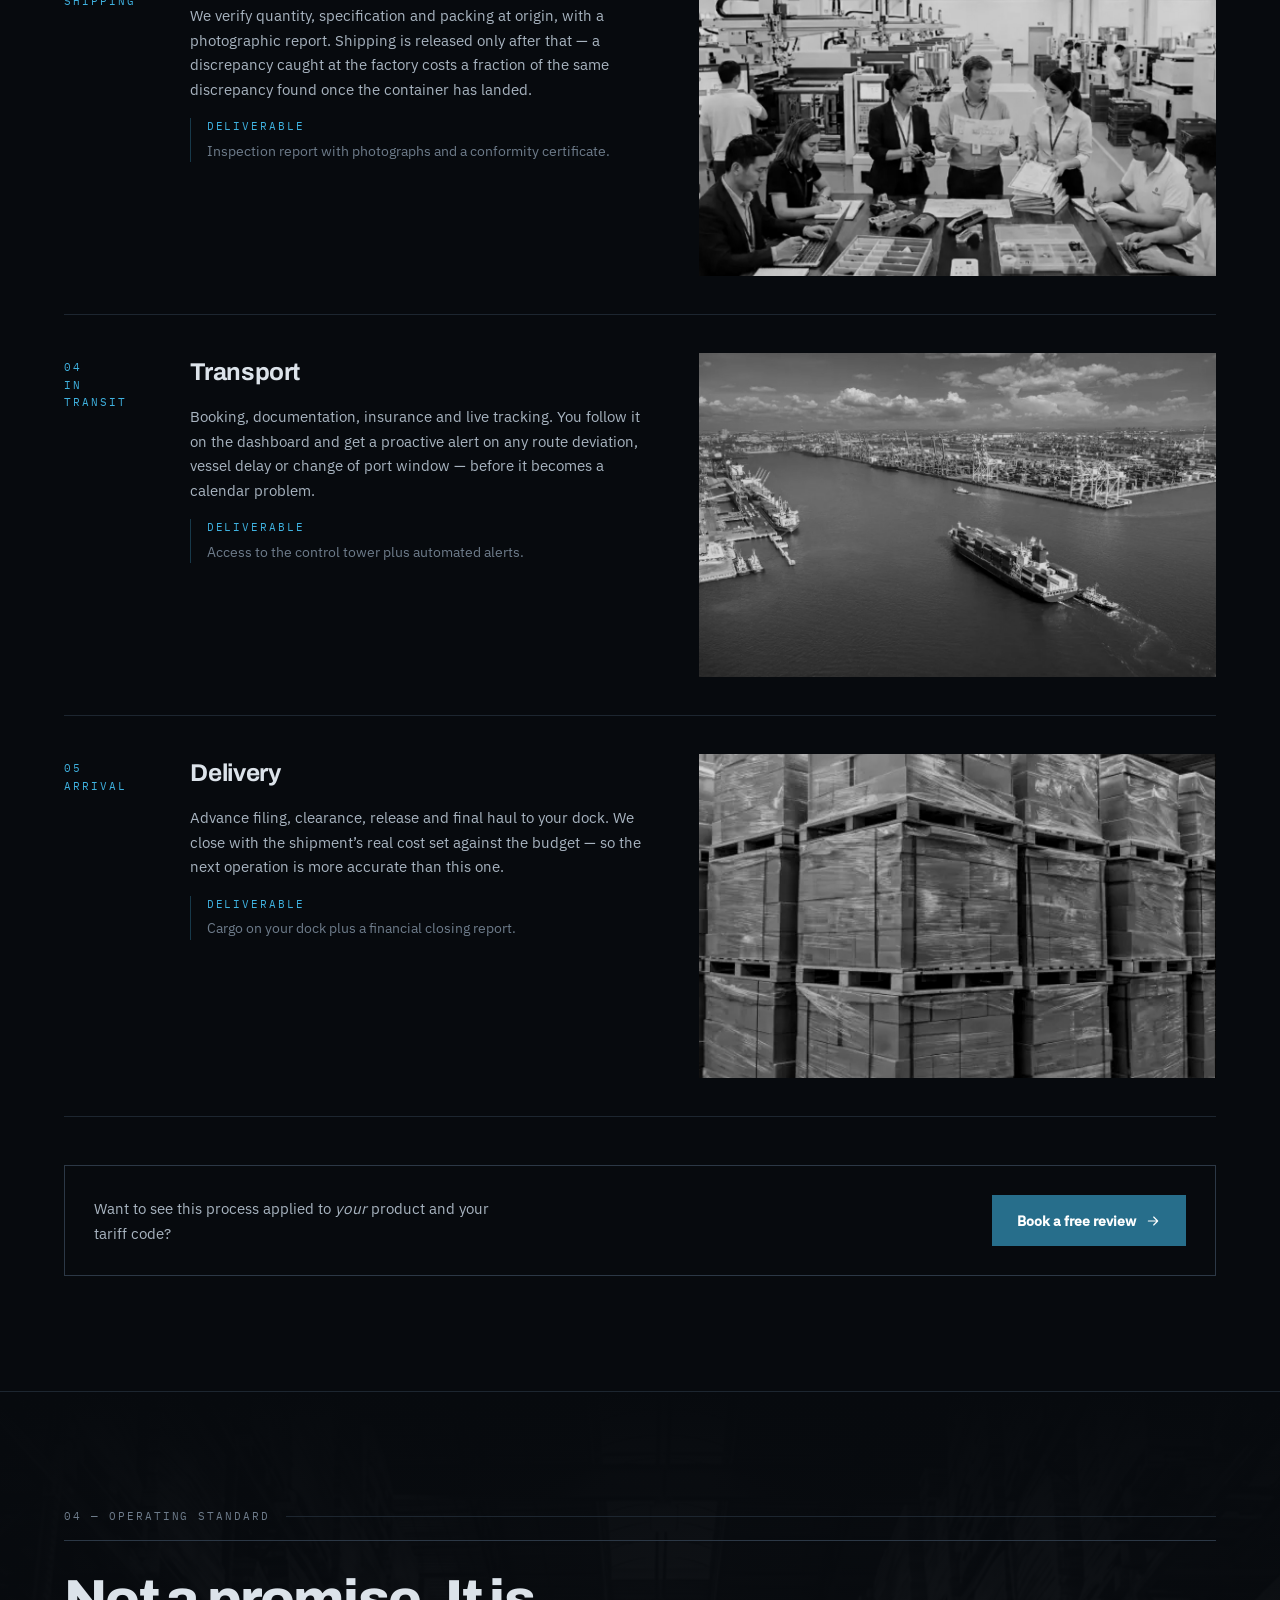
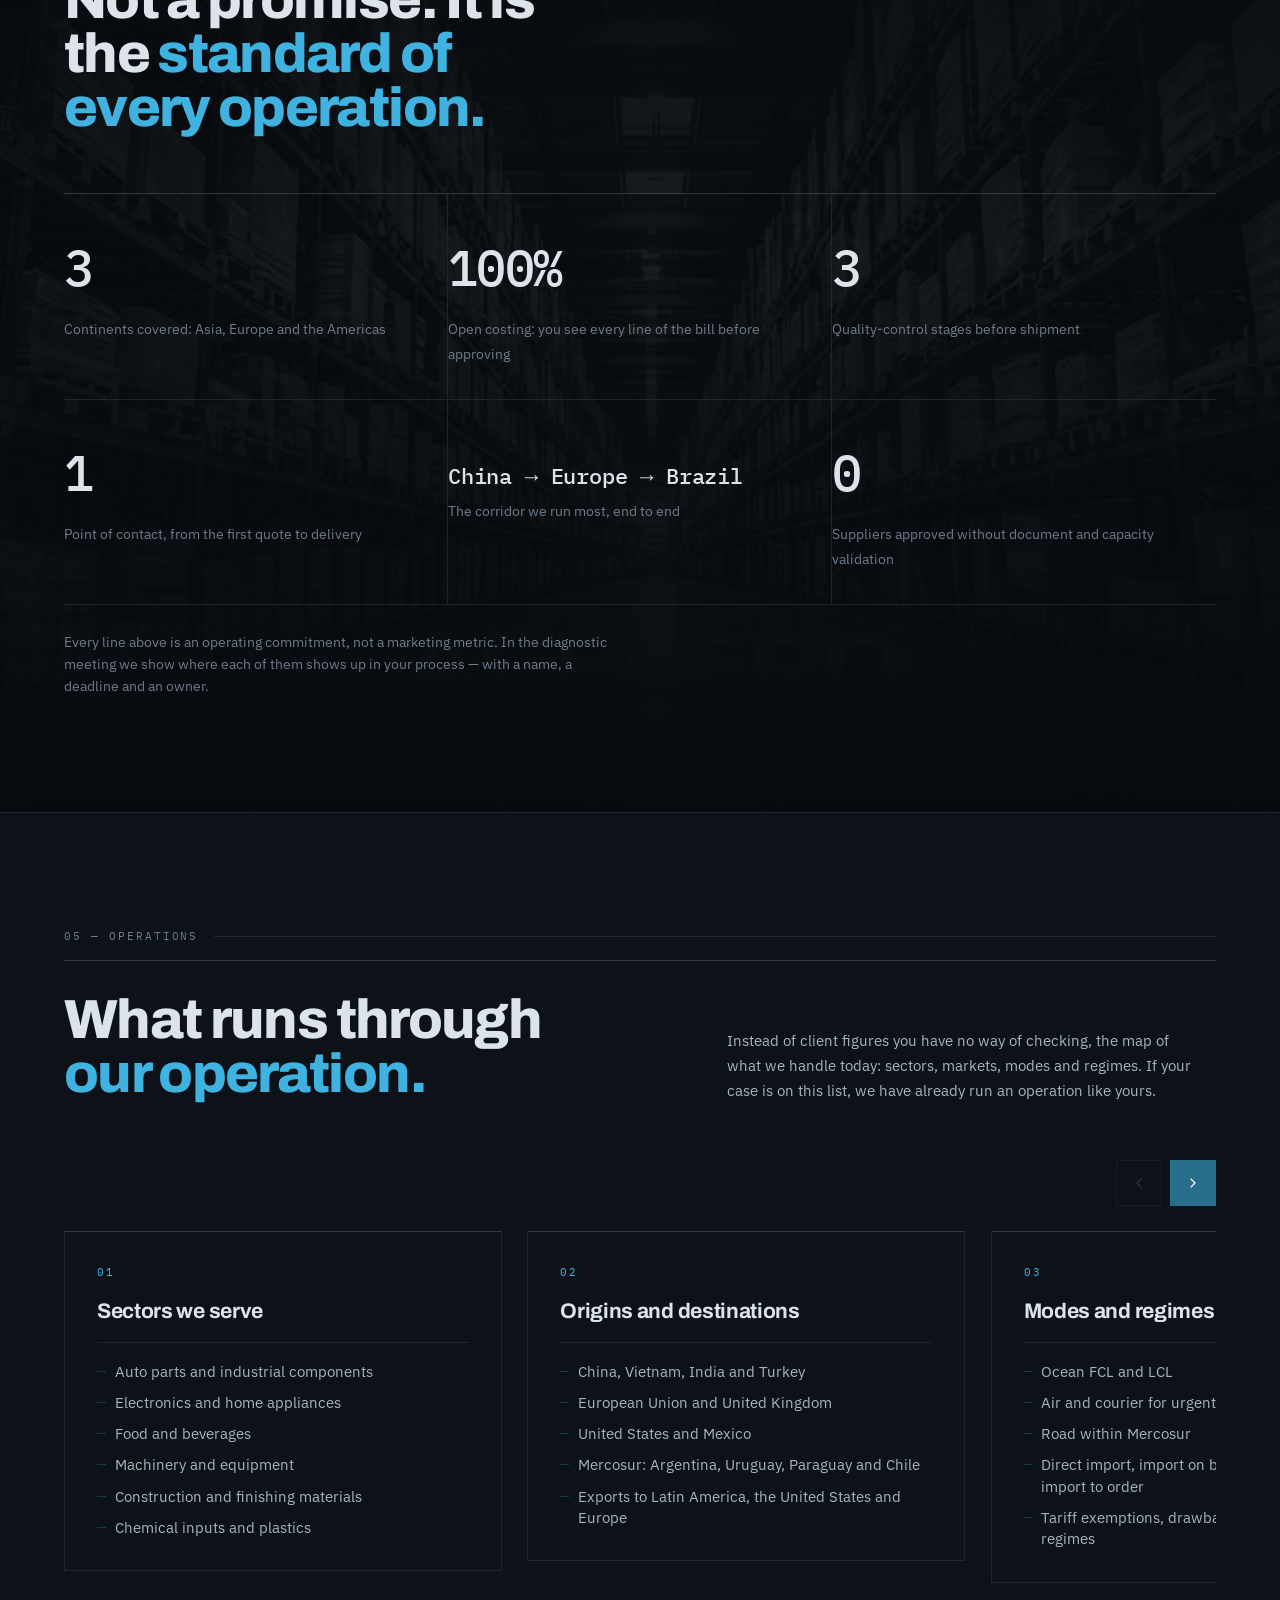
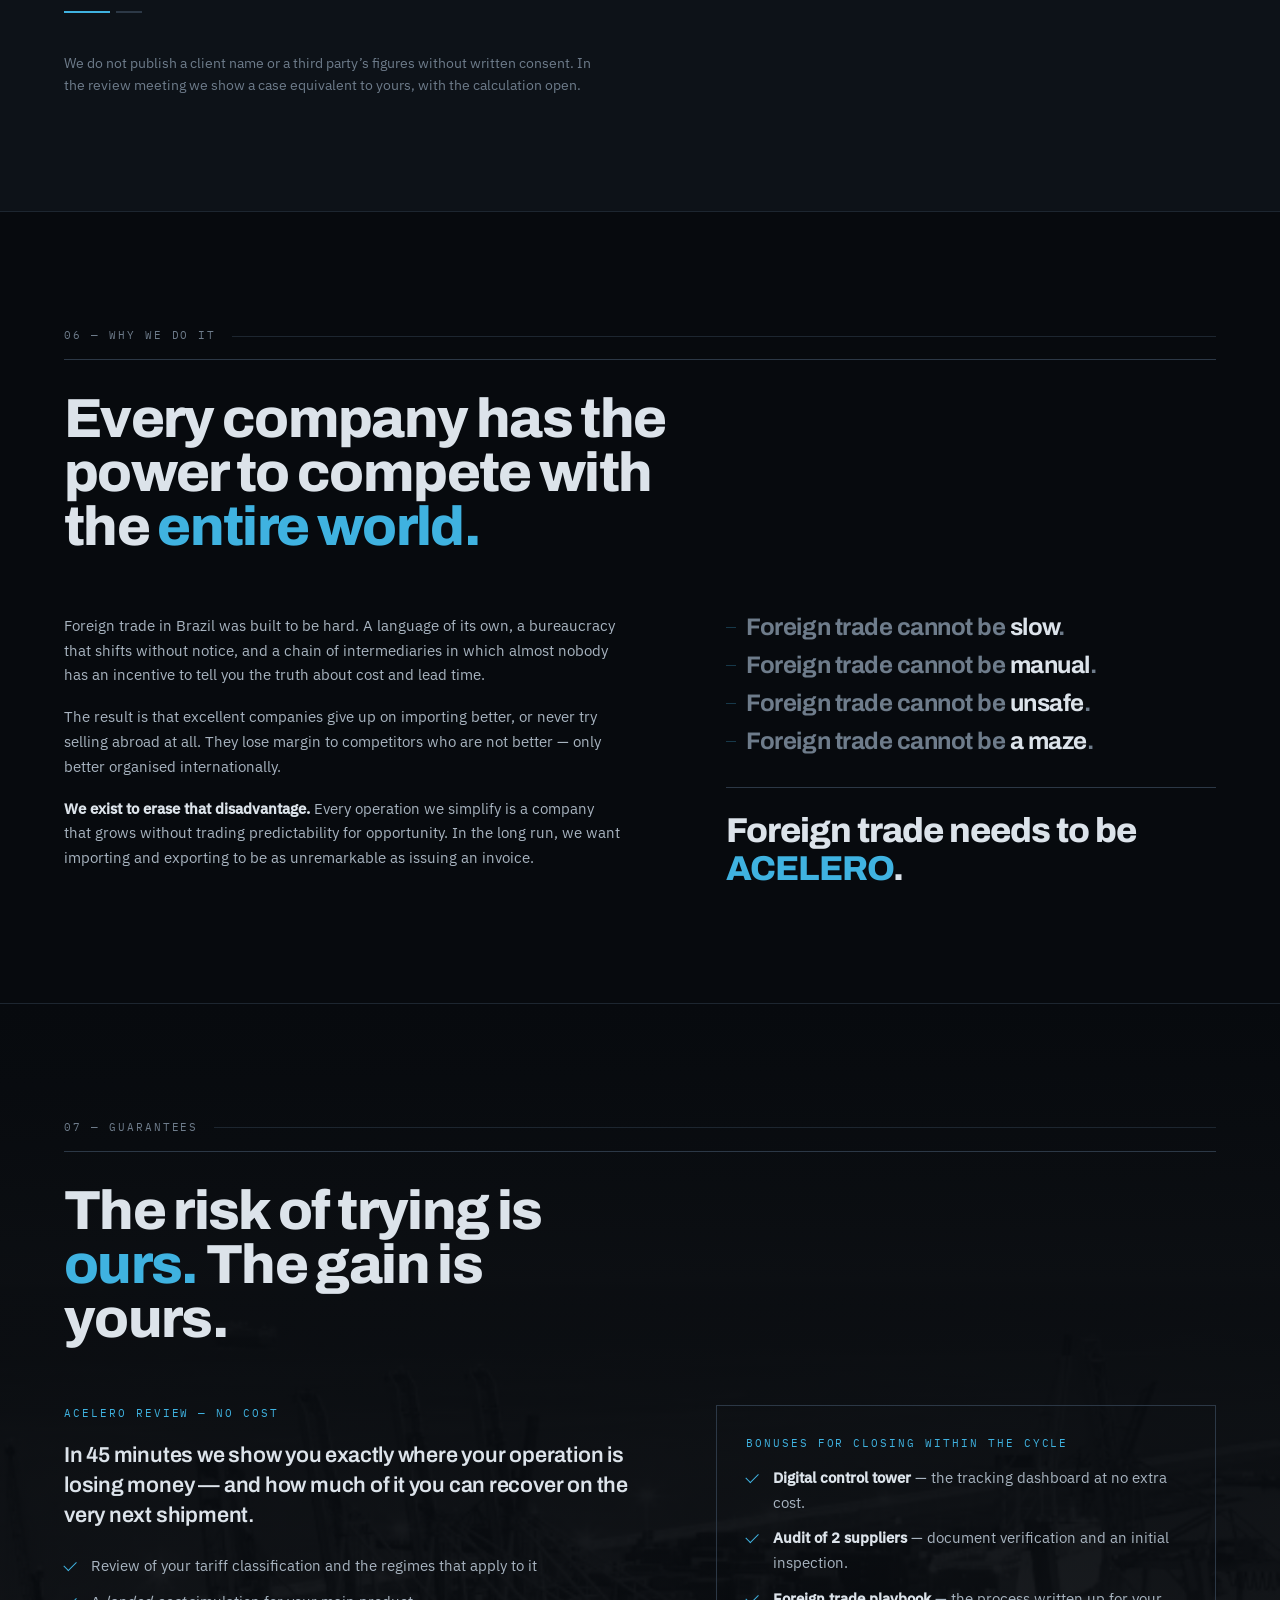
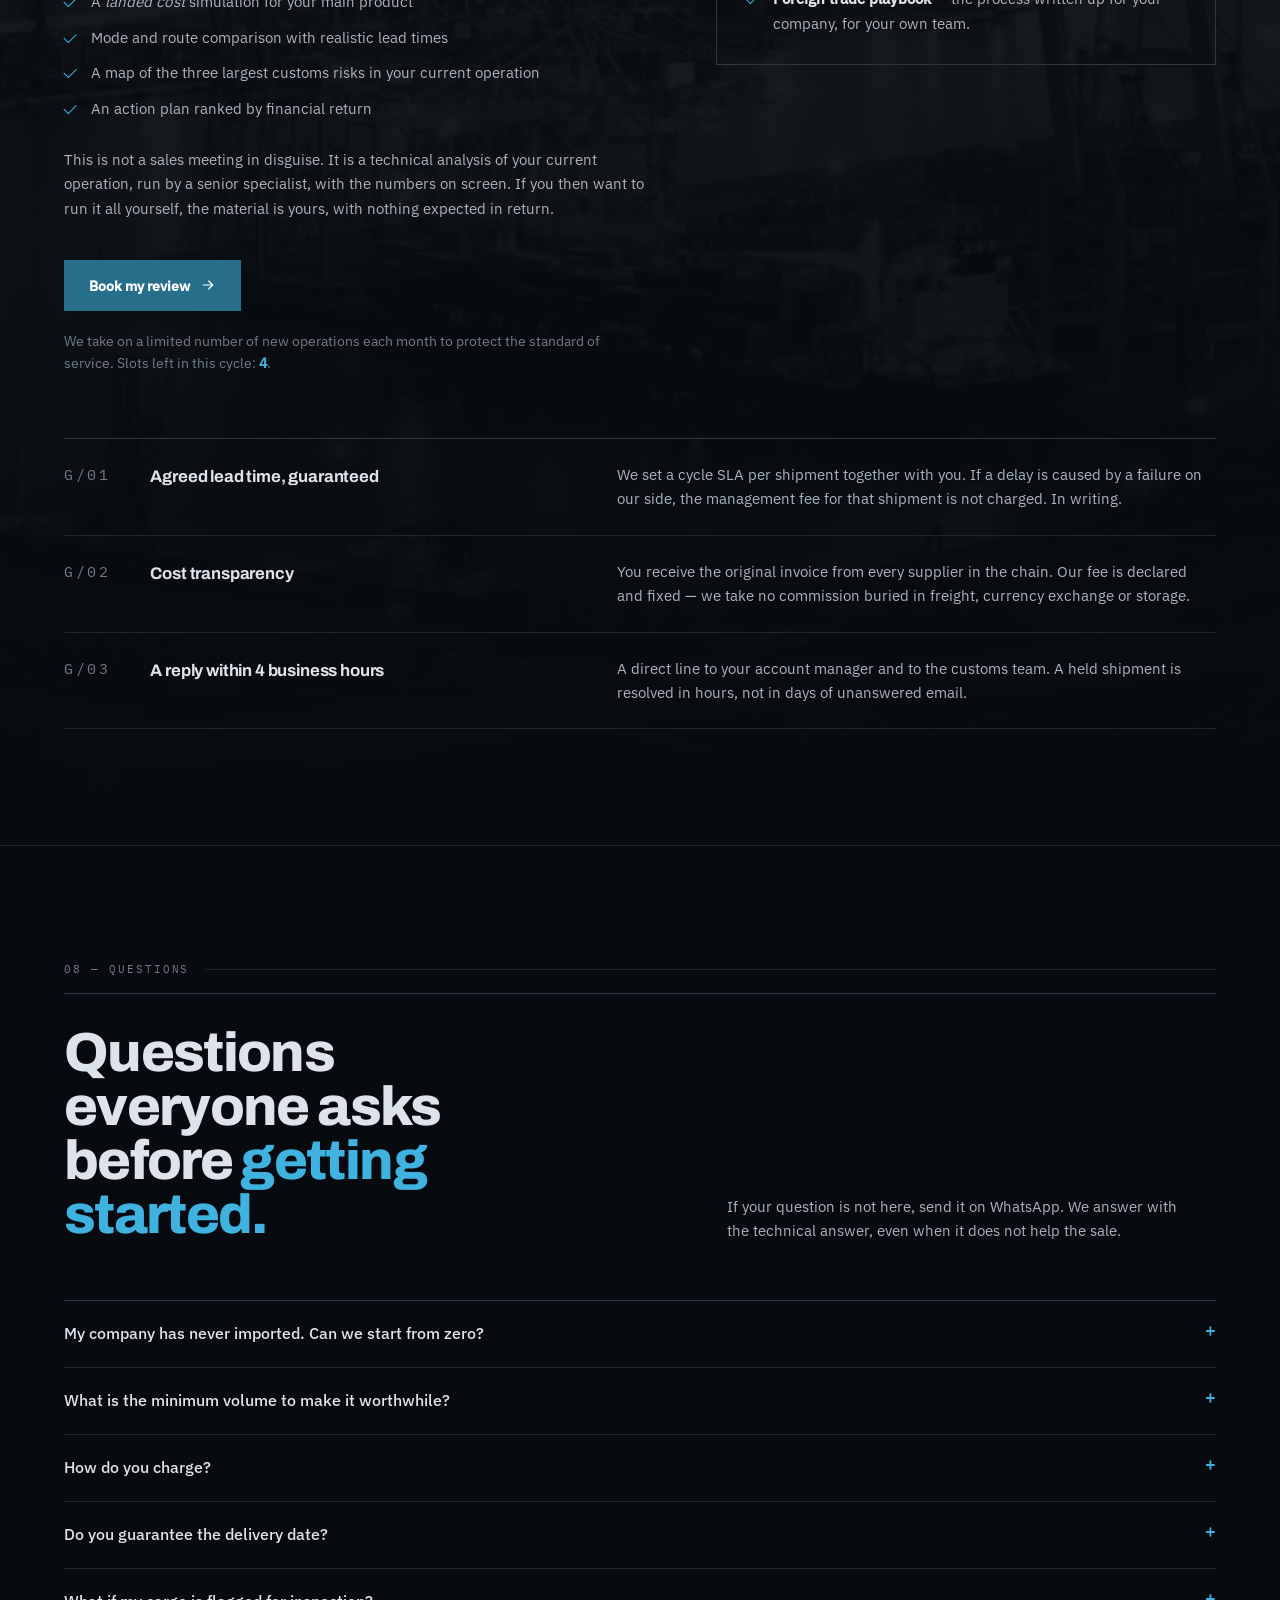
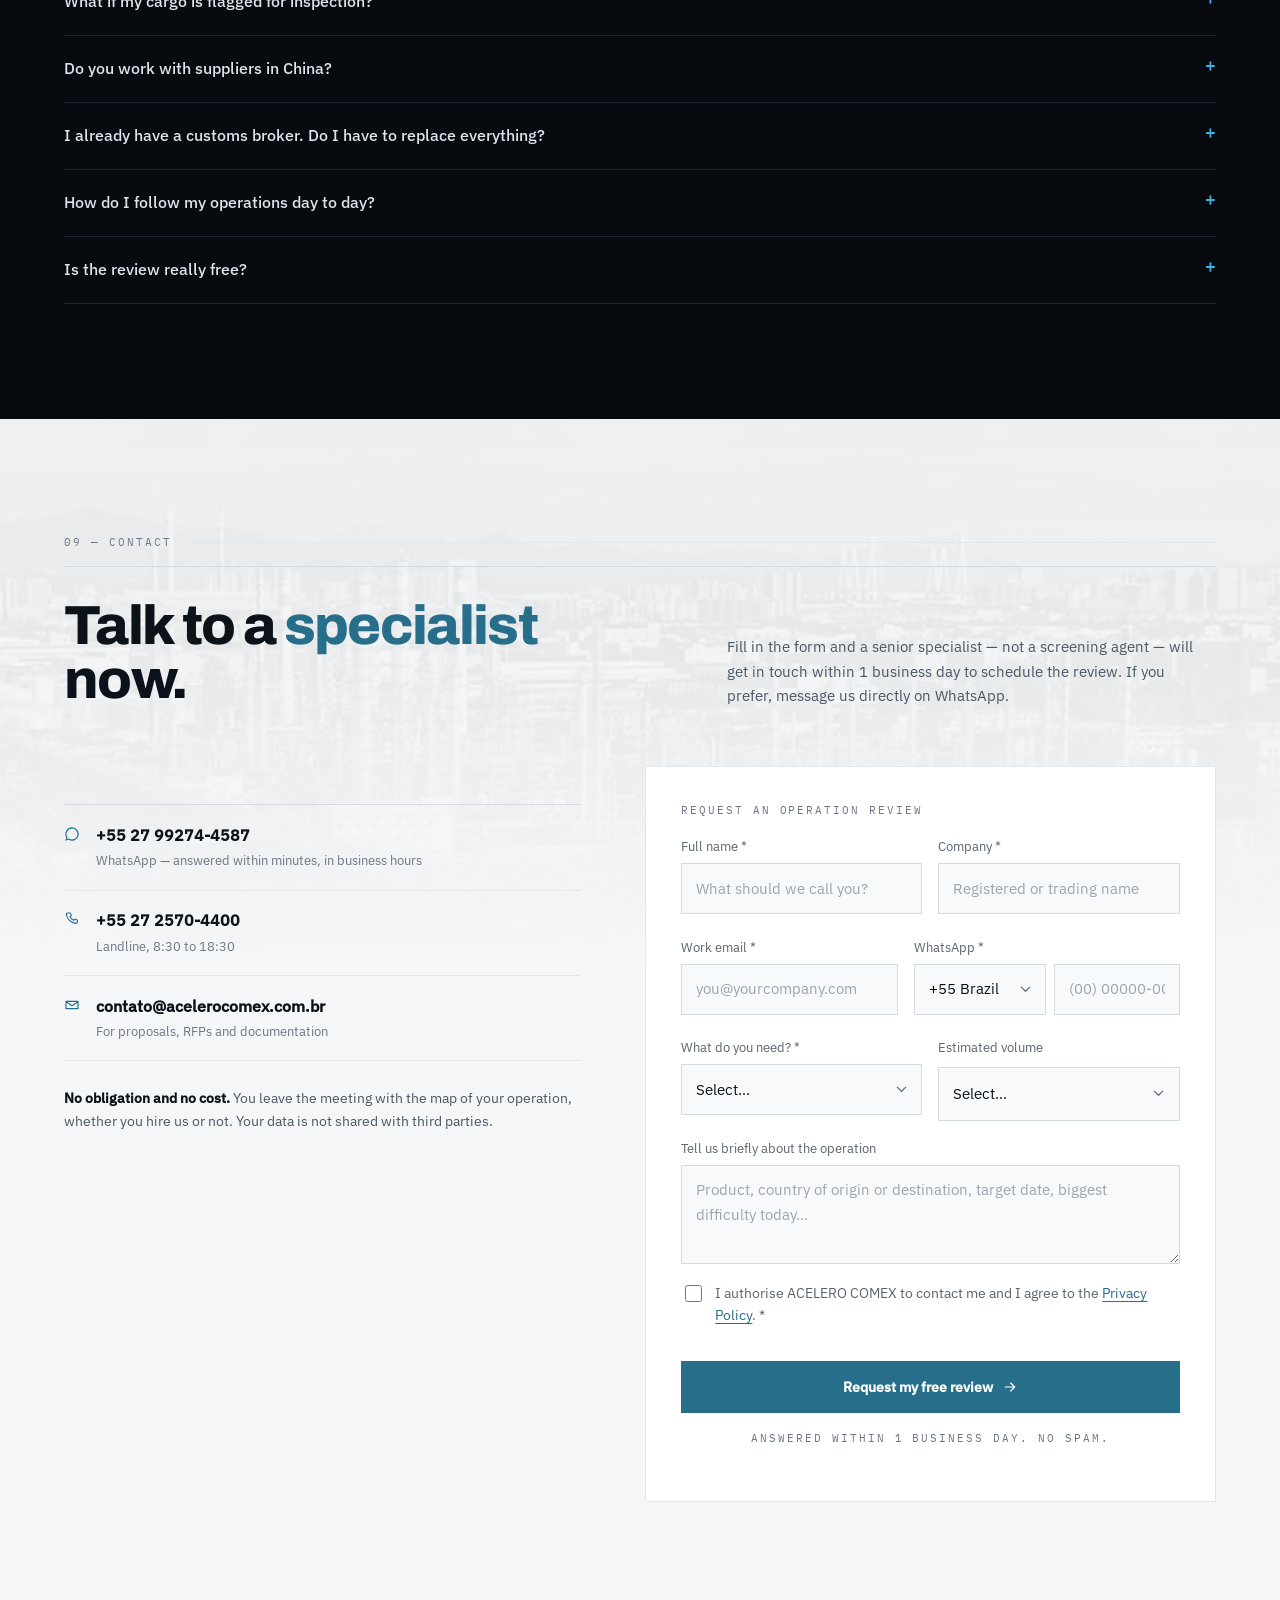
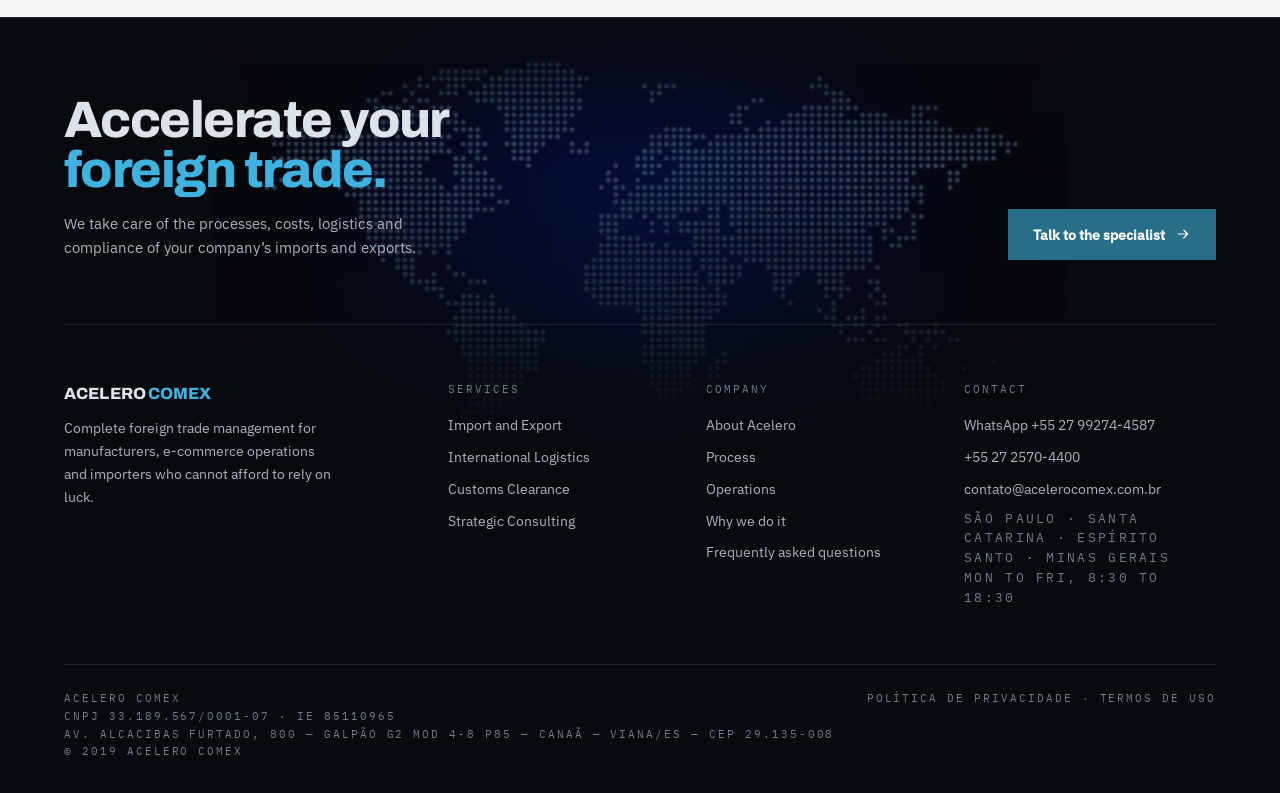
==== commit 63d3fa73: "Polo industrial na seção 09 e mapa-múndi no fecho As duas fotos enviadas entram como fundo, cada uma" ====
--- a/index.html
+++ b/index.html
@@ -400,7 +400,13 @@
   </div>
 </section>
 
-<section class="bloco claro" id="contato">
+<section class="bloco claro bloco--foto" id="contato">
+  <!-- Polo industrial atrás do formulário: é de onde sai a carga que a gente
+       traz. Aqui o degradê é claro, não escuro — a seção é a única de fundo
+       papel do site, e o tratamento das seções 04 e 07 apagaria o texto. -->
+  <div class="placa" aria-hidden="true">
+    <picture><source srcset="assets/img/polo-industrial-china.webp" type="image/webp" /><img src="assets/img/polo-industrial-china.jpg" alt="" loading="lazy" /></picture>
+  </div>
   <div class="wrap">
     <div class="cab">
       <p class="mono cab__n" data-ap data-i18n="hdnum.9">09 — Contato</p>
@@ -480,14 +486,11 @@
 </main>
 
 <footer class="rodape">
-  <!-- Placa de fundo, o mesmo tratamento das seções 04 e 07: foto dessaturada
-       sob um degradê que garante a leitura. A foto definitiva é o polo
-       industrial; enquanto o arquivo não estiver no servidor, o JavaScript cai
-       para a alternativa e o rodapé fecha com o mesmo contêiner que abre a
-       capa. Nenhum ícone de imagem quebrada em nenhum dos dois casos. -->
-  <figure class="placa placa--rodape" data-opcional aria-hidden="true"
-          data-alternativa="assets/img/conteiner-acelero.jpg">
-    <img src="assets/img/polo-industrial-china.jpg" alt="" loading="lazy" />
+  <!-- O site fecha com o mapa-múndi: é um desenho, não uma foto, então entra
+       inteiro (contain) e em modo screen — o fundo escuro da arte some e só os
+       pontos acendem sobre a tinta do rodapé. -->
+  <figure class="placa placa--rodape" data-opcional aria-hidden="true">
+    <picture><source srcset="assets/img/mapa-mundi.webp" type="image/webp" /><img src="assets/img/mapa-mundi.jpg" alt="" loading="lazy" /></picture>
   </figure>
   <div class="wrap">
     <div class="chamada">
--- a/styles.css
+++ b/styles.css
@@ -724,6 +724,23 @@
 .conf__k { margin: 0; font-size: .66rem; letter-spacing: .12em; color: #6B7787; }
 .conf__k b { color: var(--azul-fundo); letter-spacing: .14em; }
 
+/* ---------- placa de fundo na seção clara ------------------------------
+   .bloco--foto padrão dissolve a foto em tinta preta. Na seção 09, de fundo
+   papel, isso viraria um borrão escuro sob texto escuro: aqui o degradê é o
+   próprio papel, e a foto entra ainda mais apagada porque o contraste que ela
+   disputa é com preto sobre claro, não branco sobre escuro. */
+/* A placa cobre só a faixa de cima. Esticada na seção inteira, uma foto de
+   1390x572 subia para mais de 1200px de altura e virava borrão; nesta altura
+   ela fica perto do tamanho natural e o polo industrial se reconhece. */
+.claro.bloco--foto .placa { inset: 0 0 auto 0; height: 46%; }
+.claro.bloco--foto .placa img { filter: grayscale(1) contrast(.92); opacity: .16; }
+.claro.bloco--foto .placa::after {
+  background: linear-gradient(180deg,
+    rgba(244,246,248,.45) 0%, rgba(244,246,248,.58) 45%,
+    rgba(244,246,248,.9) 82%, var(--papel) 100%);
+}
+@media (max-width: 880px) { .claro.bloco--foto .placa { height: 30%; } }
+
 /* ---------------------------------------------------------------- rodapé */
 .rodape {
   position: relative; overflow: hidden;
@@ -737,7 +754,18 @@
 .placa--rodape {
   position: absolute; inset: 0 0 auto 0; height: 62%; z-index: 0; margin: 0;
 }
-.placa--rodape img { width: 100%; height: 100%; object-fit: cover; filter: grayscale(1); opacity: .17; }
+.placa--rodape picture, .placa--rodape img { width: 100%; height: 100%; display: block; }
+/* contain, não cover: cortar um mapa-múndi pelas bordas é perder o assunto.
+   screen descarta o fundo escuro da arte e deixa só os pontos sobre a tinta. */
+.placa--rodape img {
+  object-fit: contain; object-position: center top;
+  mix-blend-mode: screen; opacity: .55;
+  filter: brightness(1.1) contrast(1.05);
+  /* A arte tem fundo próprio: sem máscara, a borda do arquivo aparece como um
+     retângulo mais claro no meio da tinta. A elipse dissolve os quatro lados. */
+  -webkit-mask-image: radial-gradient(ellipse 72% 62% at 50% 42%, #000 42%, transparent 85%);
+          mask-image: radial-gradient(ellipse 72% 62% at 50% 42%, #000 42%, transparent 85%);
+}
 .placa--rodape::after {
   content: ''; position: absolute; inset: 0;
   background: linear-gradient(180deg, rgba(7,10,14,.72) 0%, rgba(7,10,14,.42) 30%,
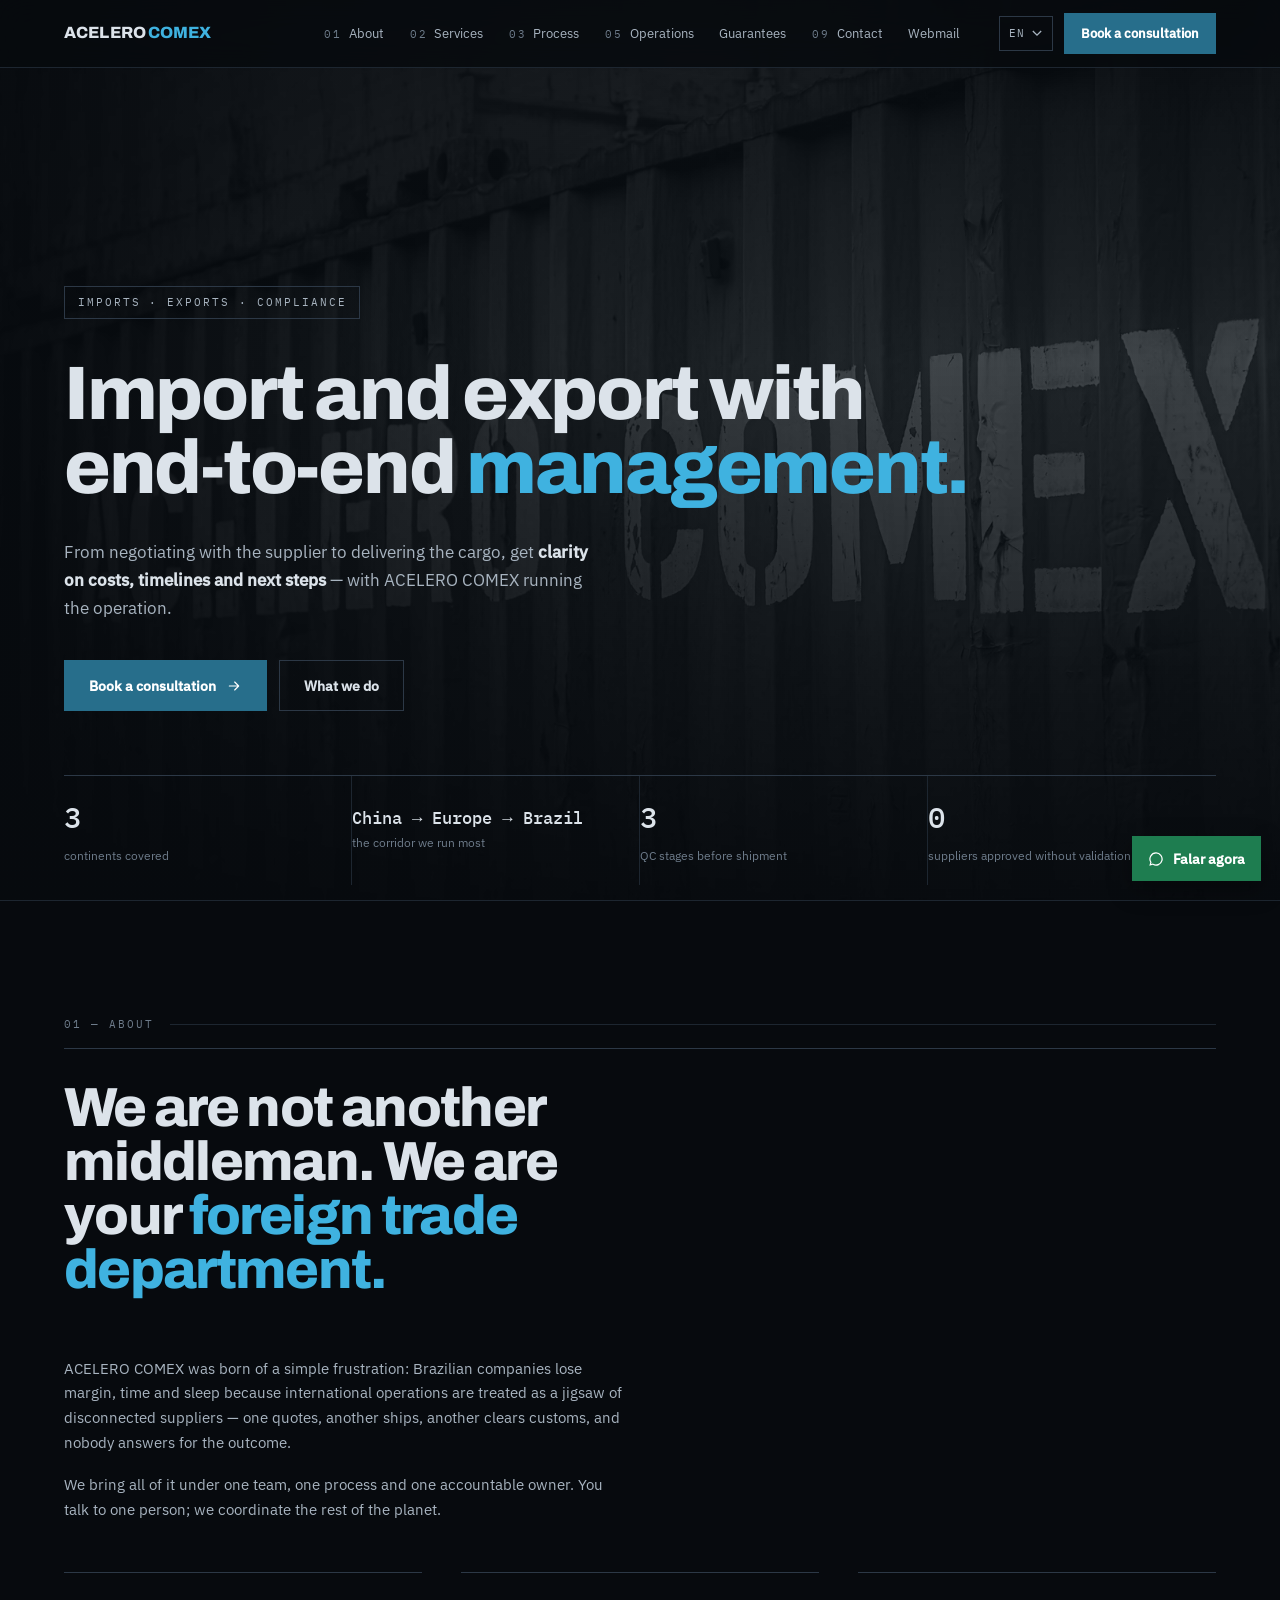
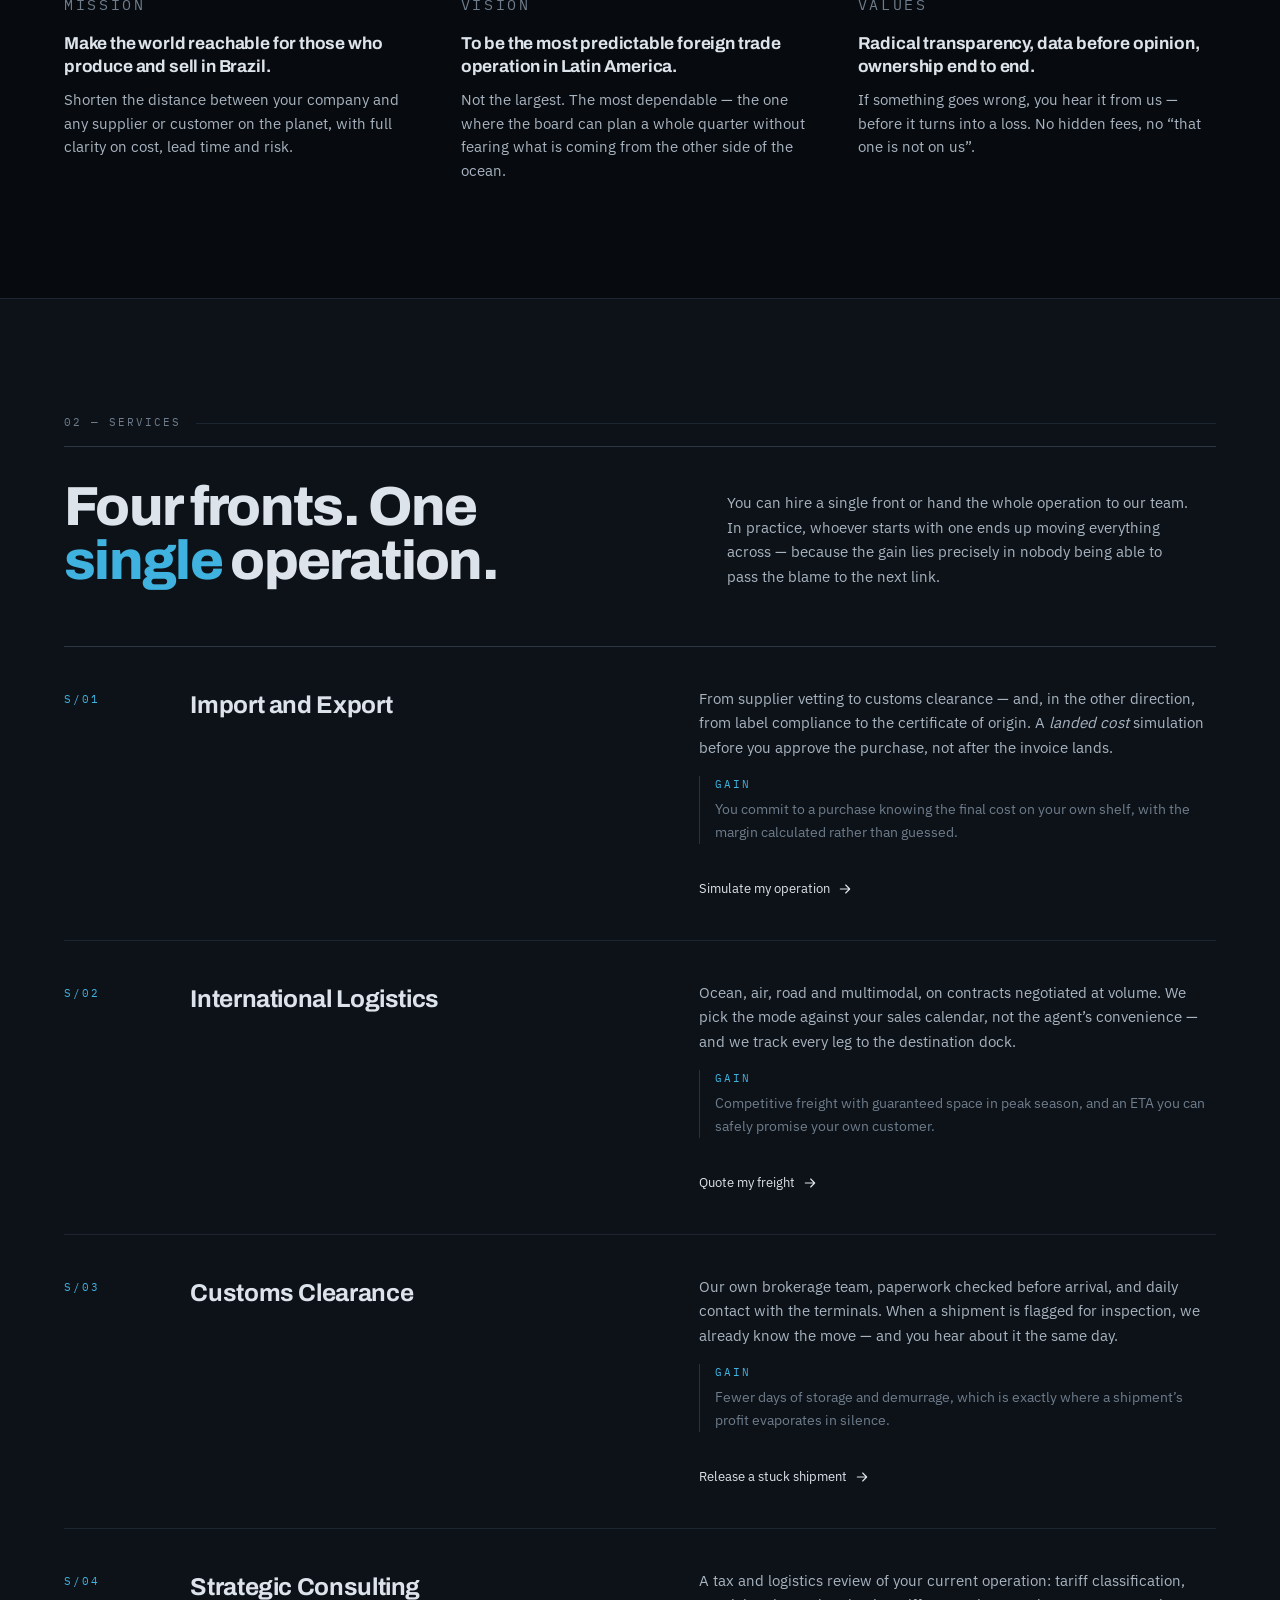
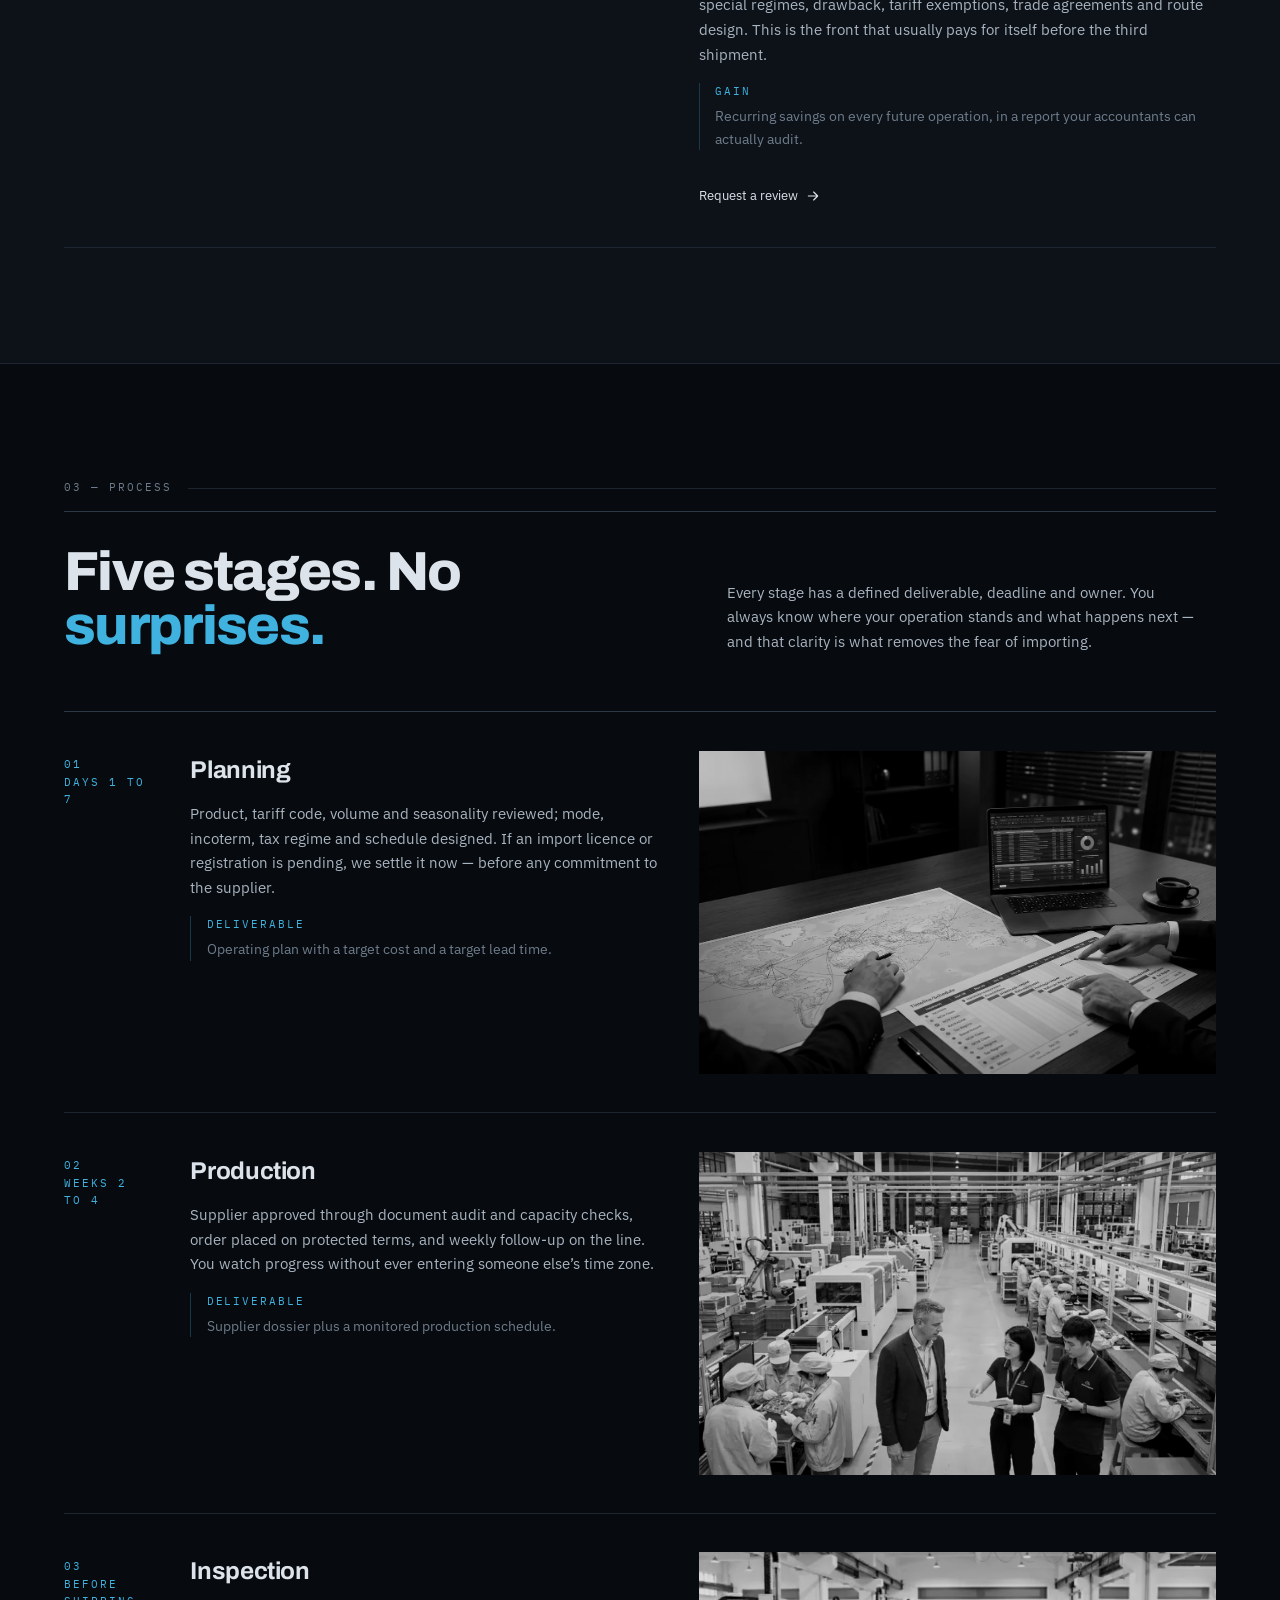
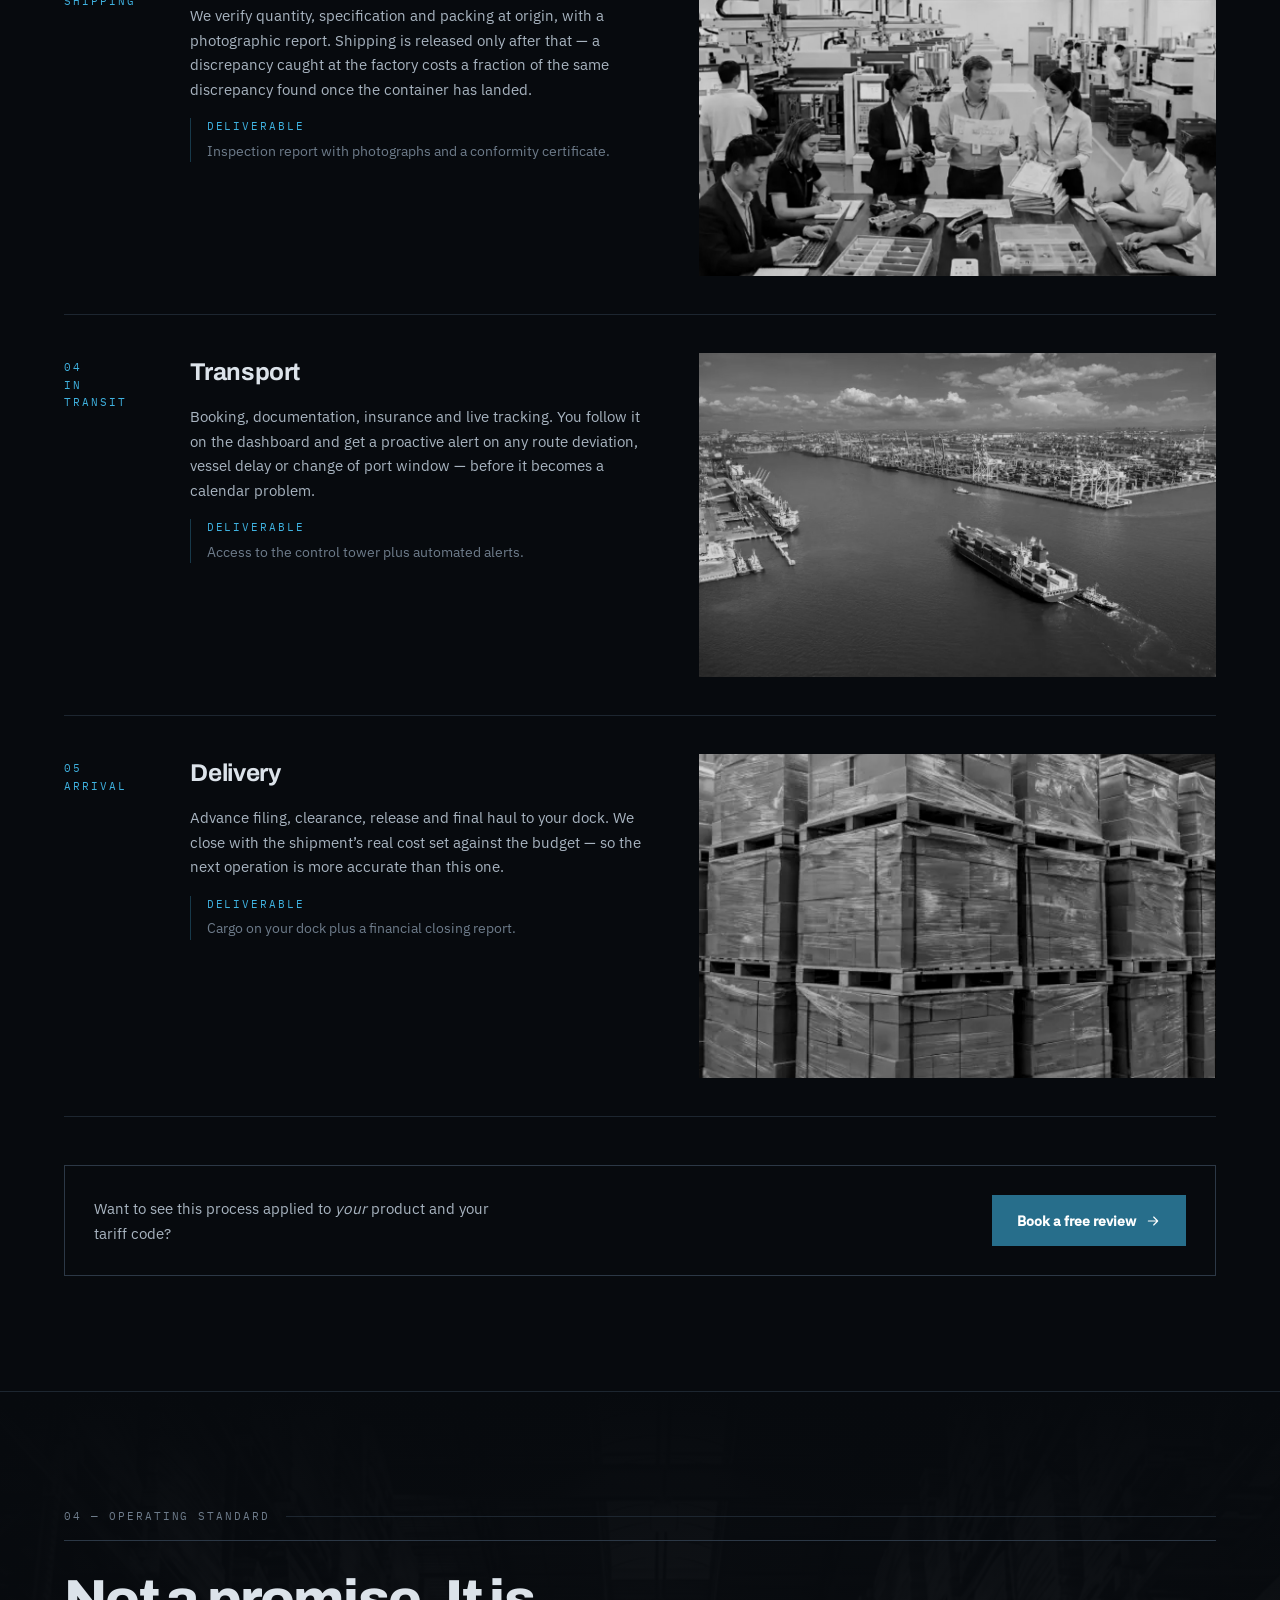
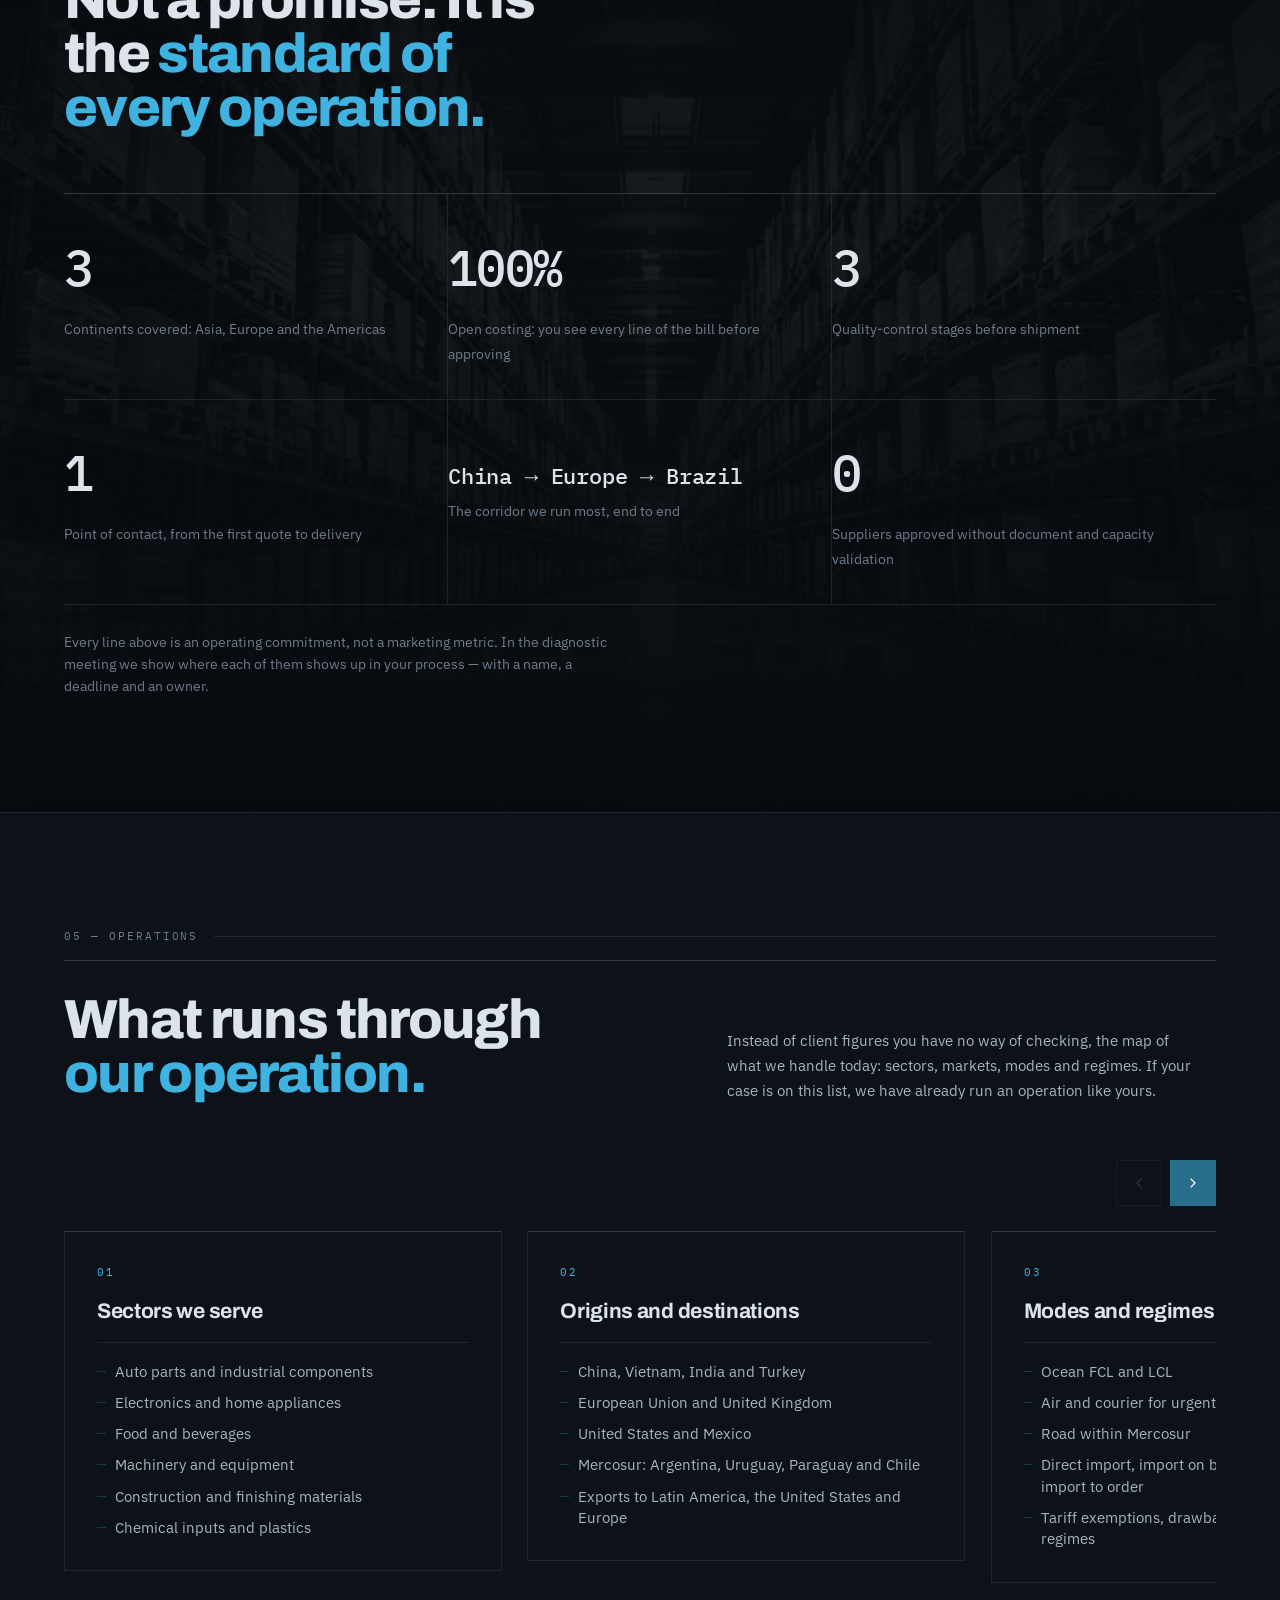
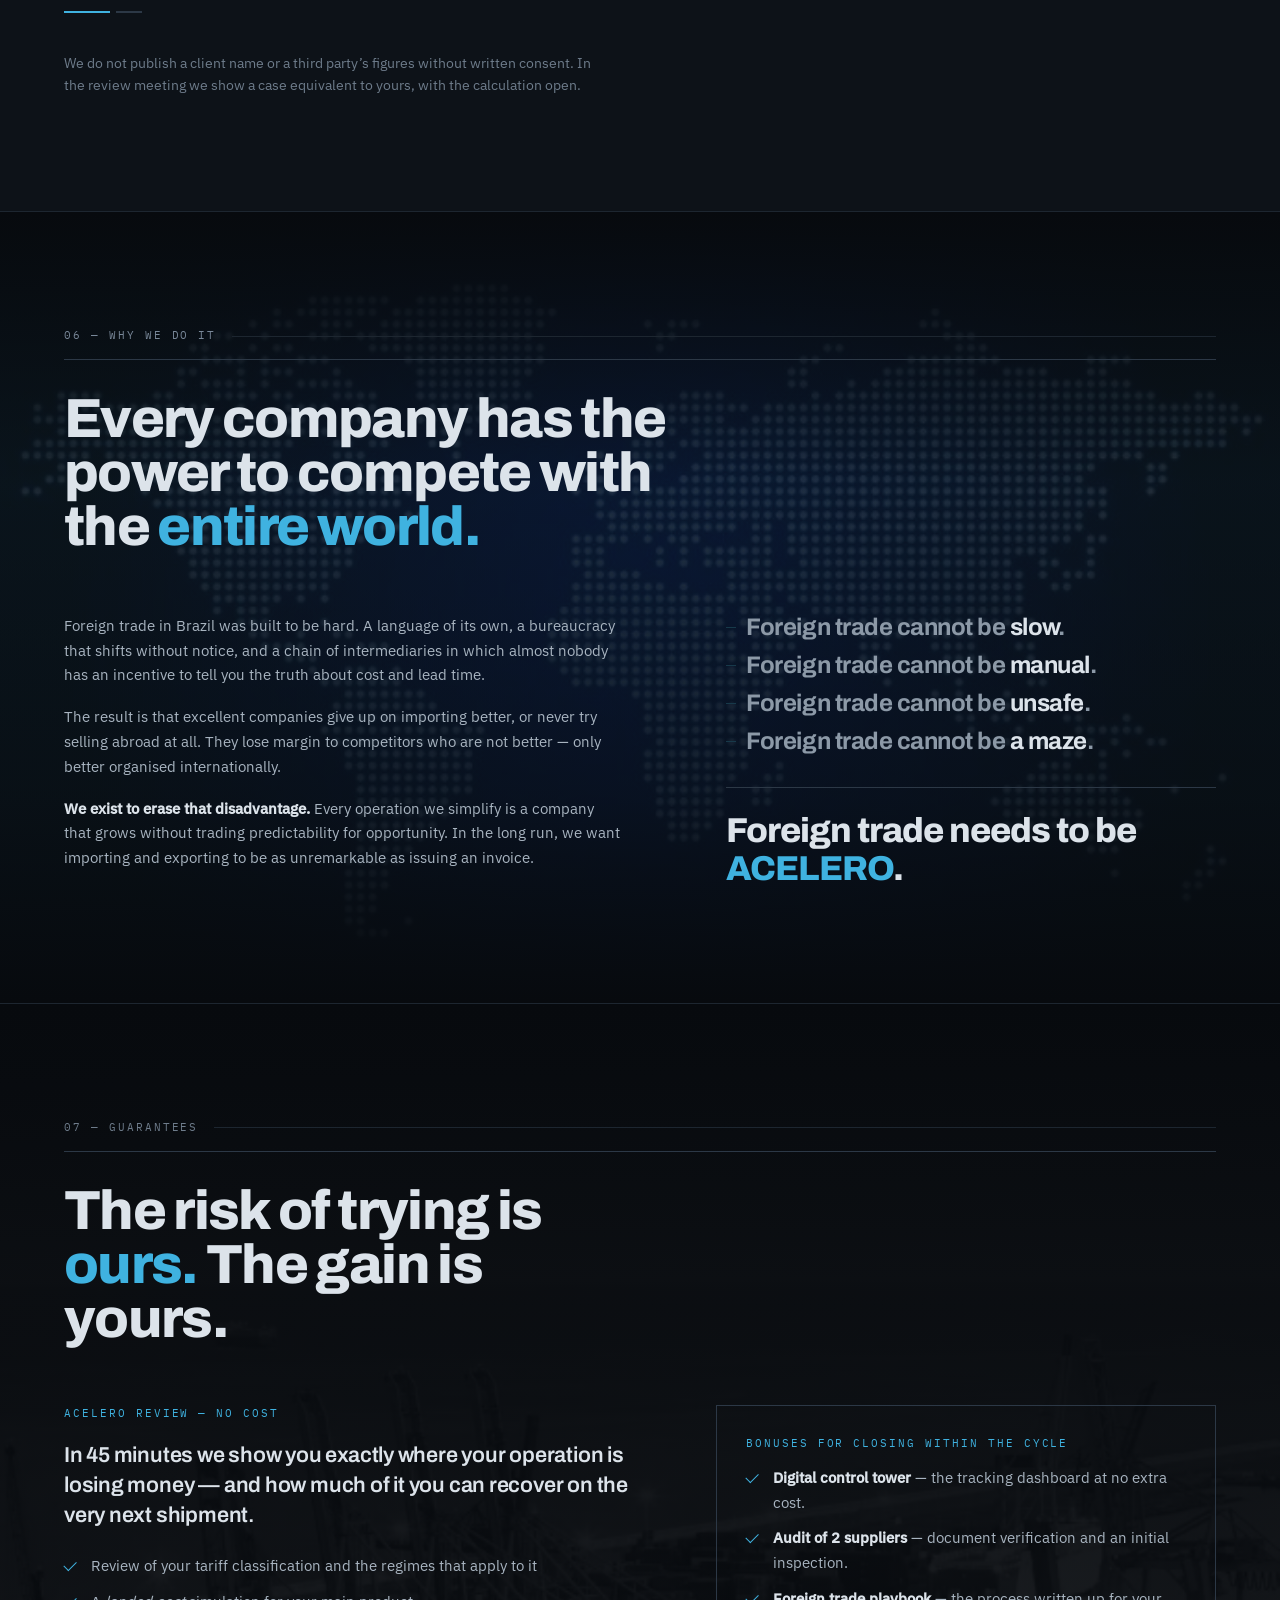
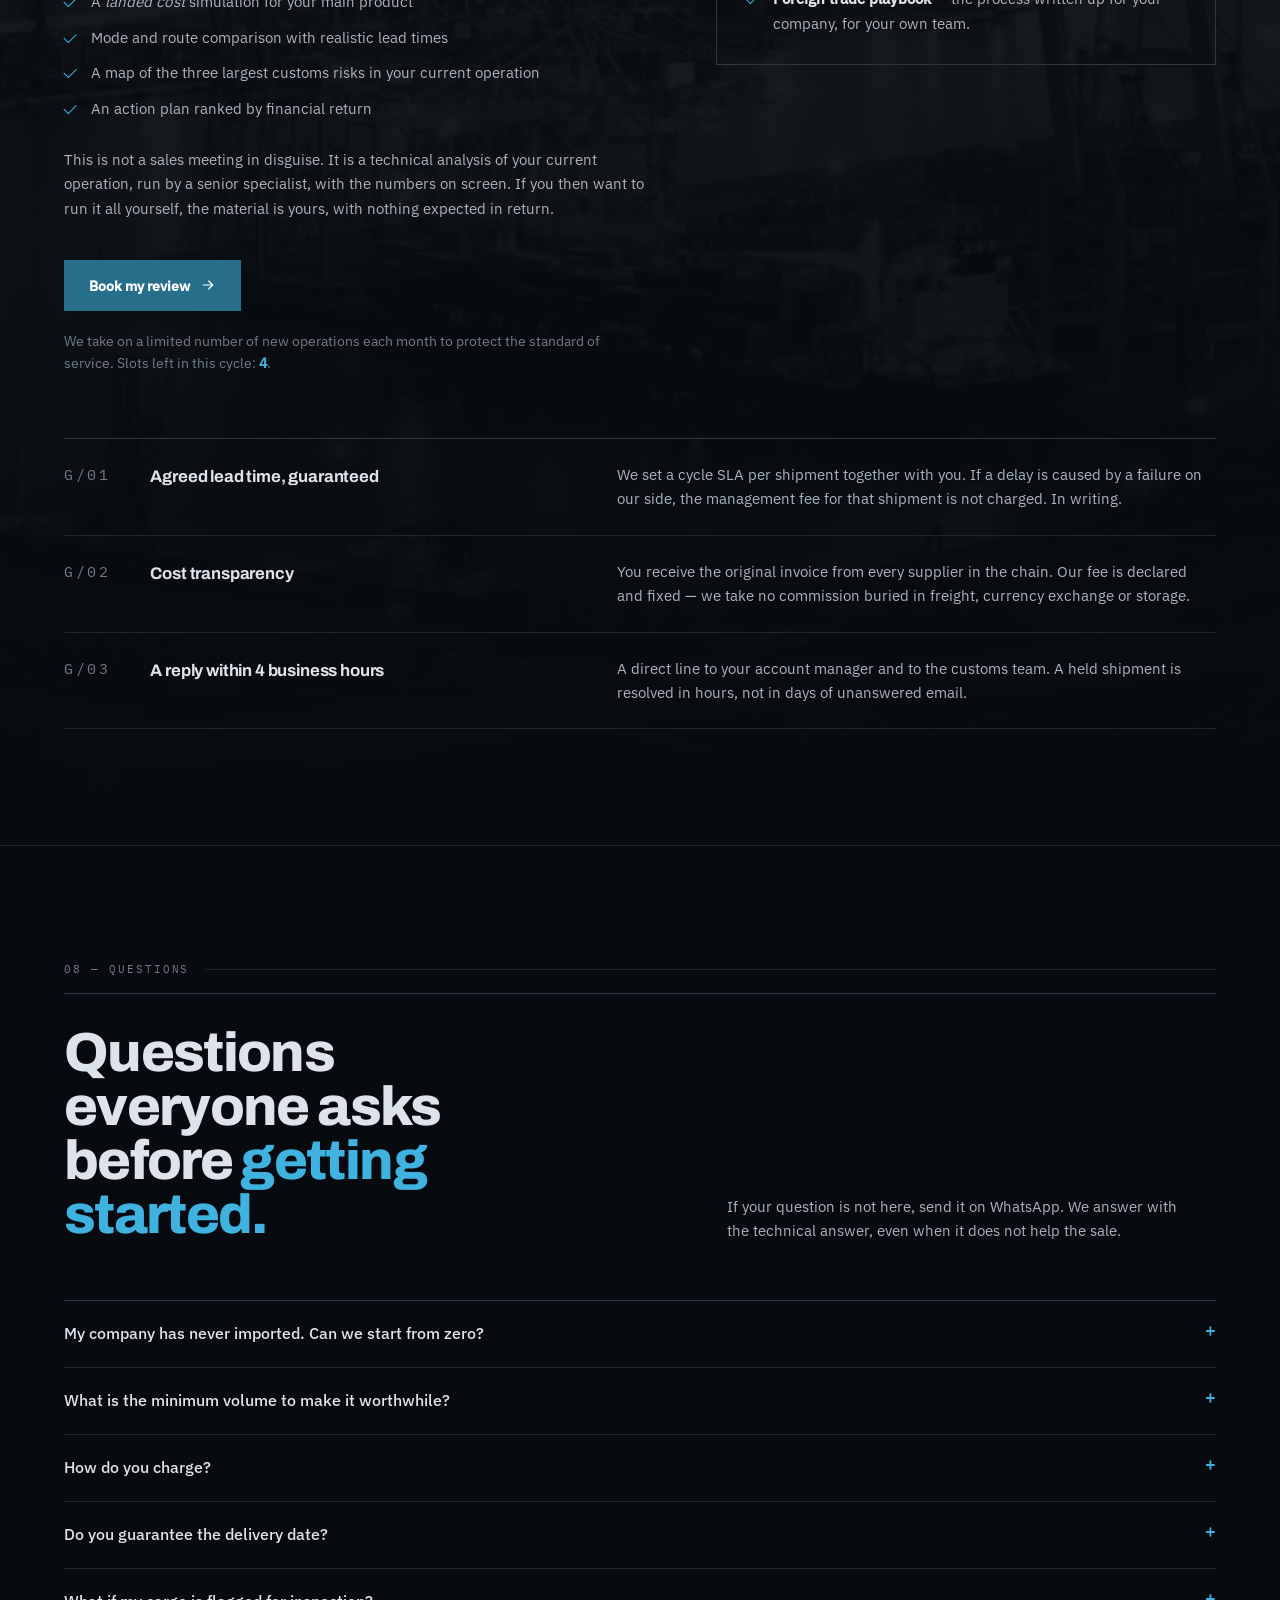
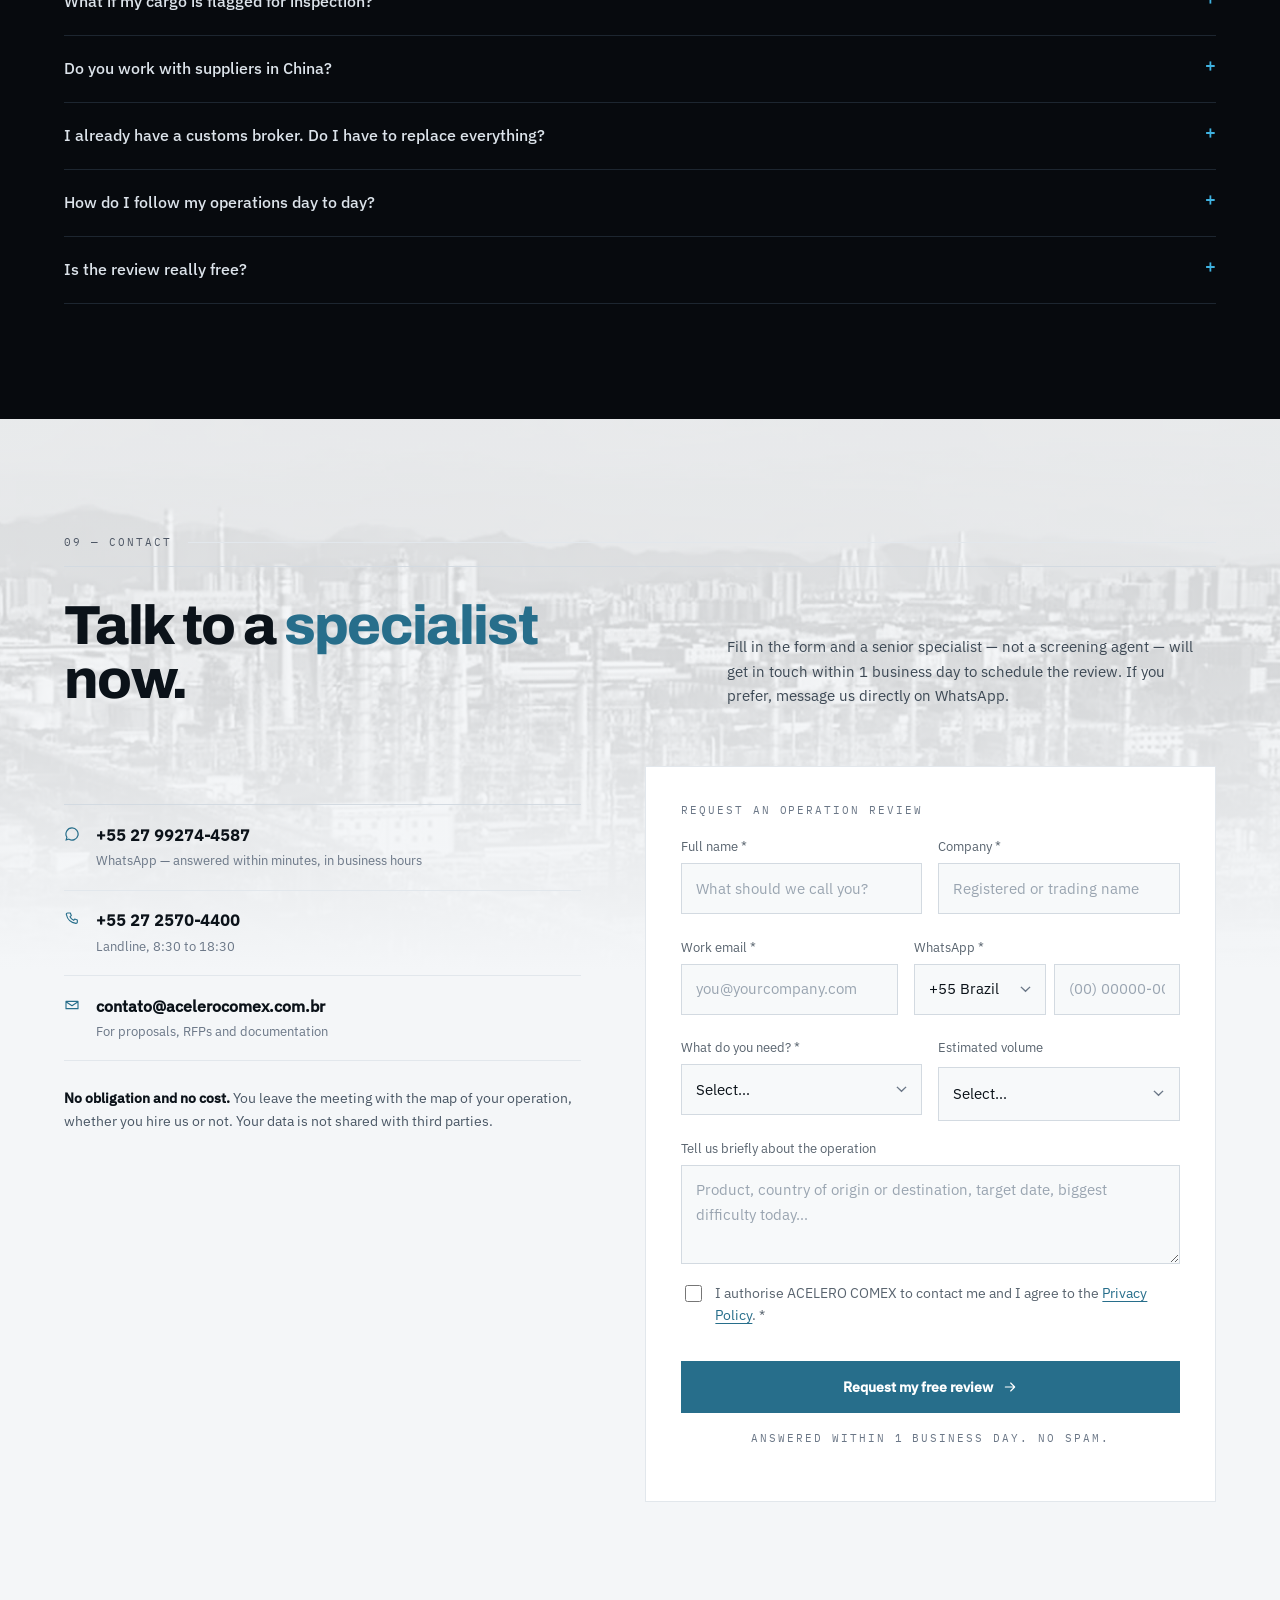
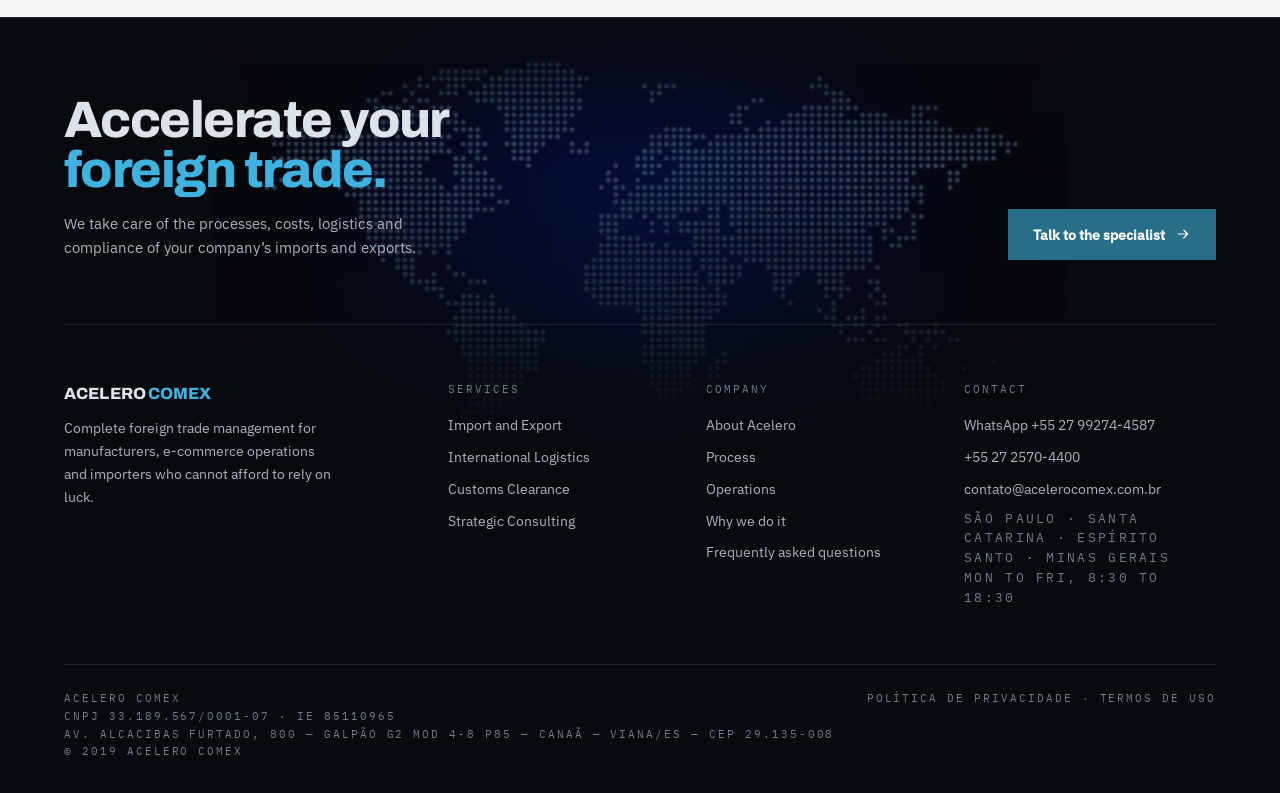
==== commit 2b090988: "Fundo azul na seção 06, pronto para o navio A seção do propósito ganha placa de fundo com degradê az" ====
--- a/index.html
+++ b/index.html
@@ -328,7 +328,18 @@
   </div>
 </section>
 
-<section class="bloco" id="proposito">
+<section class="bloco bloco--foto bloco--azul" id="proposito">
+  <!-- Navio sobre o mapa-múndi atrás do manifesto: é a única seção que fala de
+       propósito, e a imagem carrega o argumento sem precisar de legenda. Aqui o
+       degradê é azul, não preto — o azul já é o da própria foto. Enquanto o
+       arquivo definitivo não sobe, o slot cai para o mapa-múndi. -->
+  <div class="placa" aria-hidden="true" data-opcional
+       data-alternativa="assets/img/mapa-mundi.jpg">
+    <!-- Sem <picture> enquanto o slot tem alternativa: o <source> webp vence a
+         escolha do navegador e a troca de src no <img> não teria efeito. O webp
+         entra junto com a foto definitiva. -->
+    <img src="assets/img/navio-mapa-mundi.jpg" alt="" loading="lazy" />
+  </div>
   <div class="wrap">
     <div class="cab">
       <p class="mono cab__n" data-i18n="hdnum.6">06 — Por que fazemos</p>
--- a/styles.css
+++ b/styles.css
@@ -618,6 +618,26 @@
   font-size: clamp(1.4rem, 2.7vw, 2.2rem); line-height: 1.1; letter-spacing: -.03em; color: var(--claro);
 }
 .manifesto .man__f b { color: var(--azul); font-weight: 800; }
+
+/* ---------- fundo azul da seção 06 -------------------------------------
+   As outras placas dissolvem a foto em preto. Aqui não: o navio sobre o
+   mapa-múndi já é azul, e apagá-lo em cinza jogaria fora justamente a cor que
+   liga a imagem ao resto do site. O degradê tem duas camadas — uma vertical,
+   que abre e fecha na tinta para a seção emendar com as vizinhas, e uma leve de
+   azul por cima, que unifica o que sobra da foto. */
+.bloco--azul .placa img { filter: saturate(1.15) contrast(1.02); opacity: .34; }
+.bloco--azul .placa::after {
+  background:
+    linear-gradient(180deg, var(--tinta) 0%, rgba(7,10,14,.42) 34%,
+                    rgba(7,10,14,.66) 74%, var(--tinta) 100%),
+    linear-gradient(100deg, rgba(23,57,74,.42) 0%, rgba(39,110,139,.20) 55%,
+                    rgba(23,57,74,.38) 100%);
+}
+/* Dois cinzas ficam um tom mais claros só aqui: sobre a foto eles encostavam no
+   limite de leitura. Medido contra o pixel de fundo mais claro de cada faixa. */
+.bloco--azul .manifesto li { color: #8C99A7; }
+.bloco--azul .cab__n { color: #798899; }
+@media (max-width: 880px) { .bloco--azul .placa img { opacity: .26; } }
 
 /* ---------------------------------------------------------------- oferta */
 .oferta { display: grid; grid-template-columns: minmax(0, 1fr) minmax(0, .85fr); gap: clamp(2rem, 5vw, 4.5rem); align-items: start; }
@@ -733,12 +753,17 @@
    1390x572 subia para mais de 1200px de altura e virava borrão; nesta altura
    ela fica perto do tamanho natural e o polo industrial se reconhece. */
 .claro.bloco--foto .placa { inset: 0 0 auto 0; height: 46%; }
-.claro.bloco--foto .placa img { filter: grayscale(1) contrast(.92); opacity: .16; }
+.claro.bloco--foto .placa img { filter: grayscale(1) contrast(.95); opacity: .28; }
 .claro.bloco--foto .placa::after {
   background: linear-gradient(180deg,
-    rgba(244,246,248,.45) 0%, rgba(244,246,248,.58) 45%,
-    rgba(244,246,248,.9) 82%, var(--papel) 100%);
-}
+    rgba(244,246,248,.34) 0%, rgba(244,246,248,.46) 45%,
+    rgba(244,246,248,.86) 82%, var(--papel) 100%);
+}
+/* Com a foto mais presente, o cinza que bastava sobre papel liso perde contraste
+   sobre a textura. Estes dois blocos ficam um tom mais escuros só nesta seção,
+   para o texto continuar tão legível quanto era no fundo chapado. */
+.claro.bloco--foto .cab__n { color: #4E5765; }
+.claro.bloco--foto .cab__lead { color: #3C4854; }
 @media (max-width: 880px) { .claro.bloco--foto .placa { height: 30%; } }
 
 /* ---------------------------------------------------------------- rodapé */
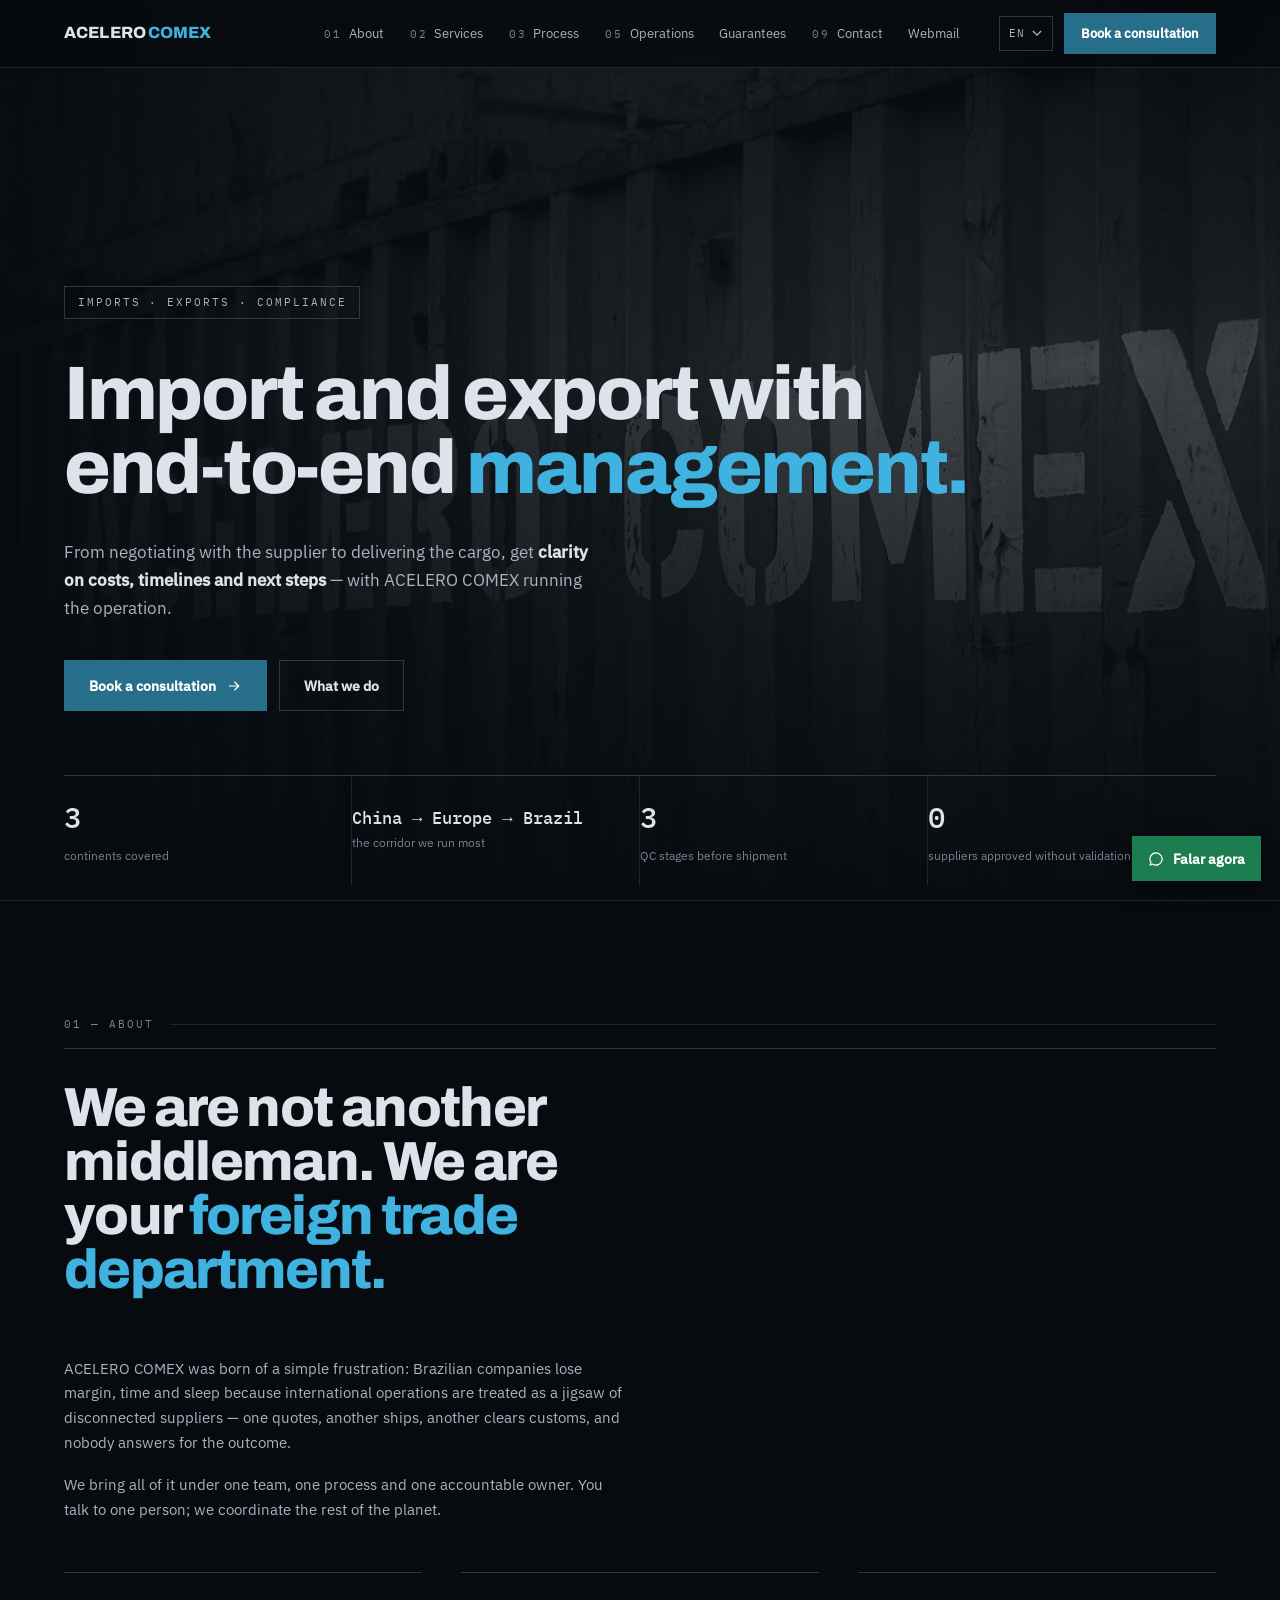
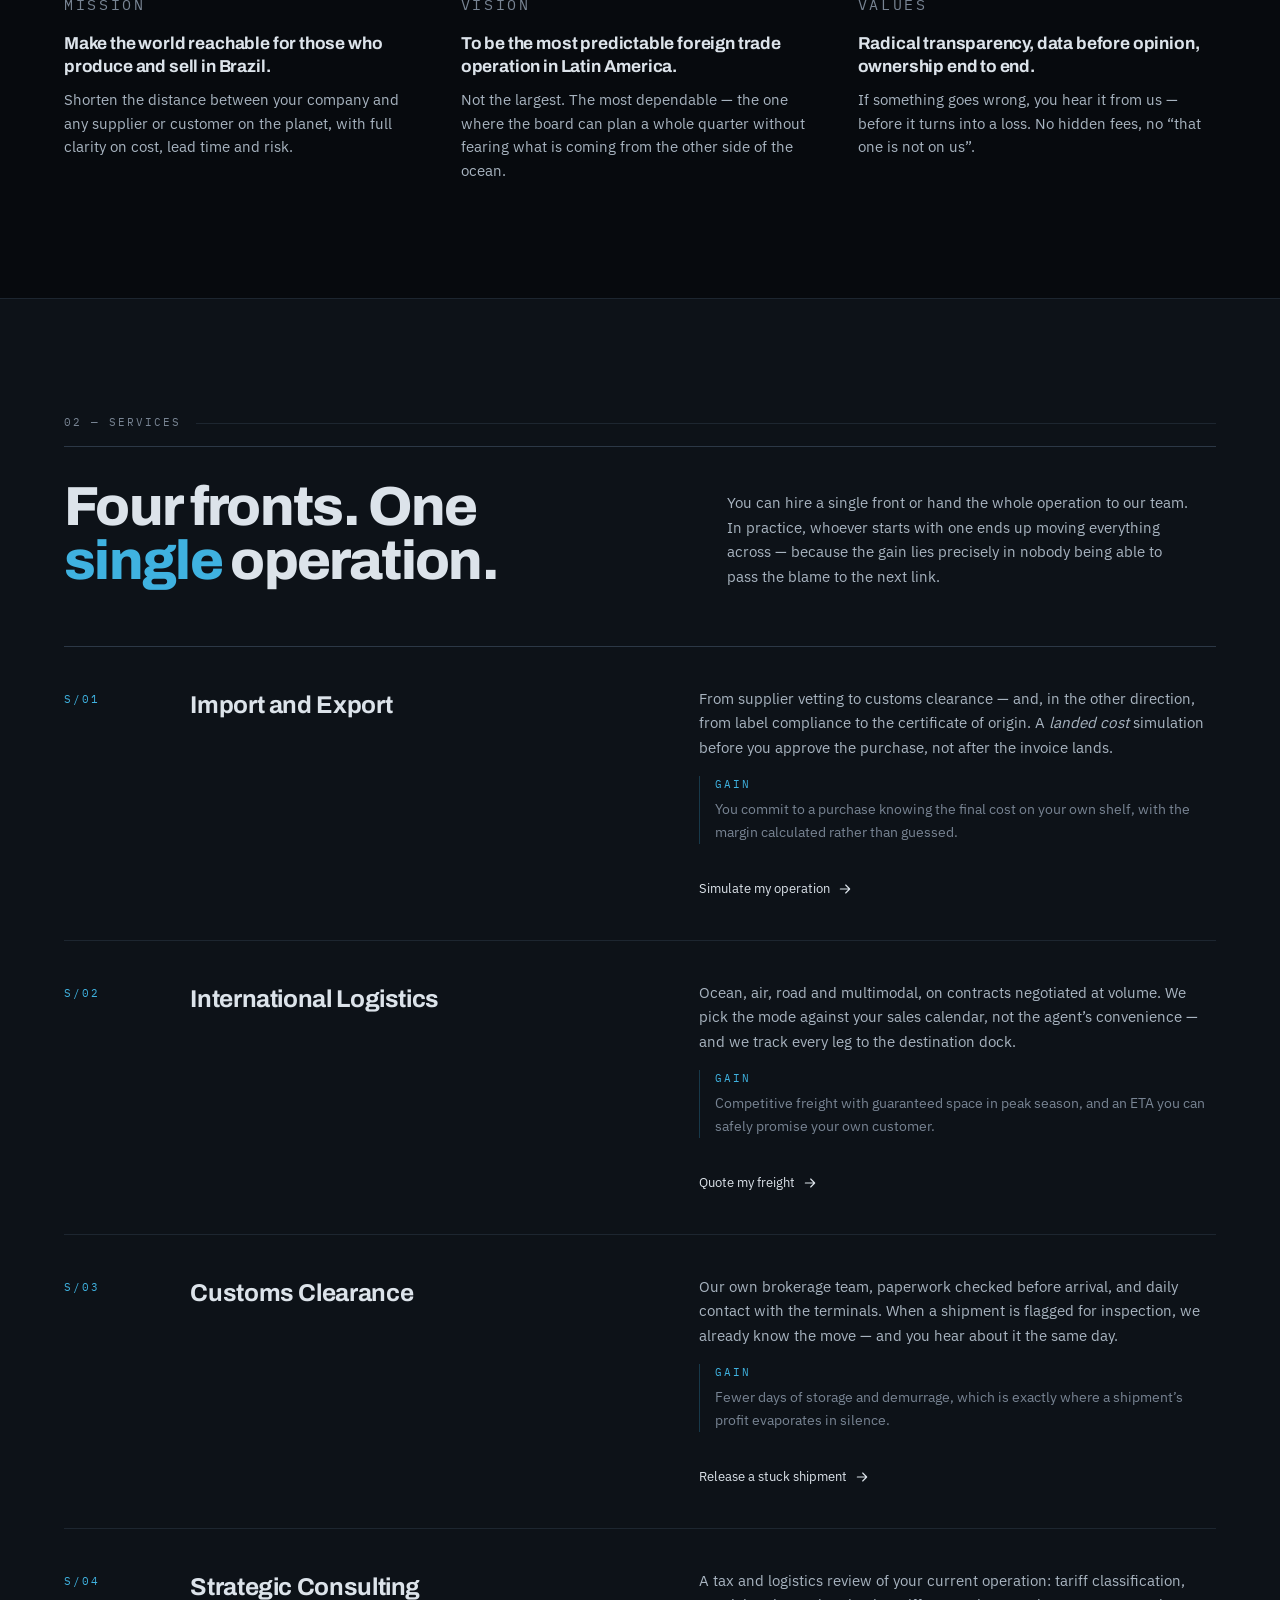
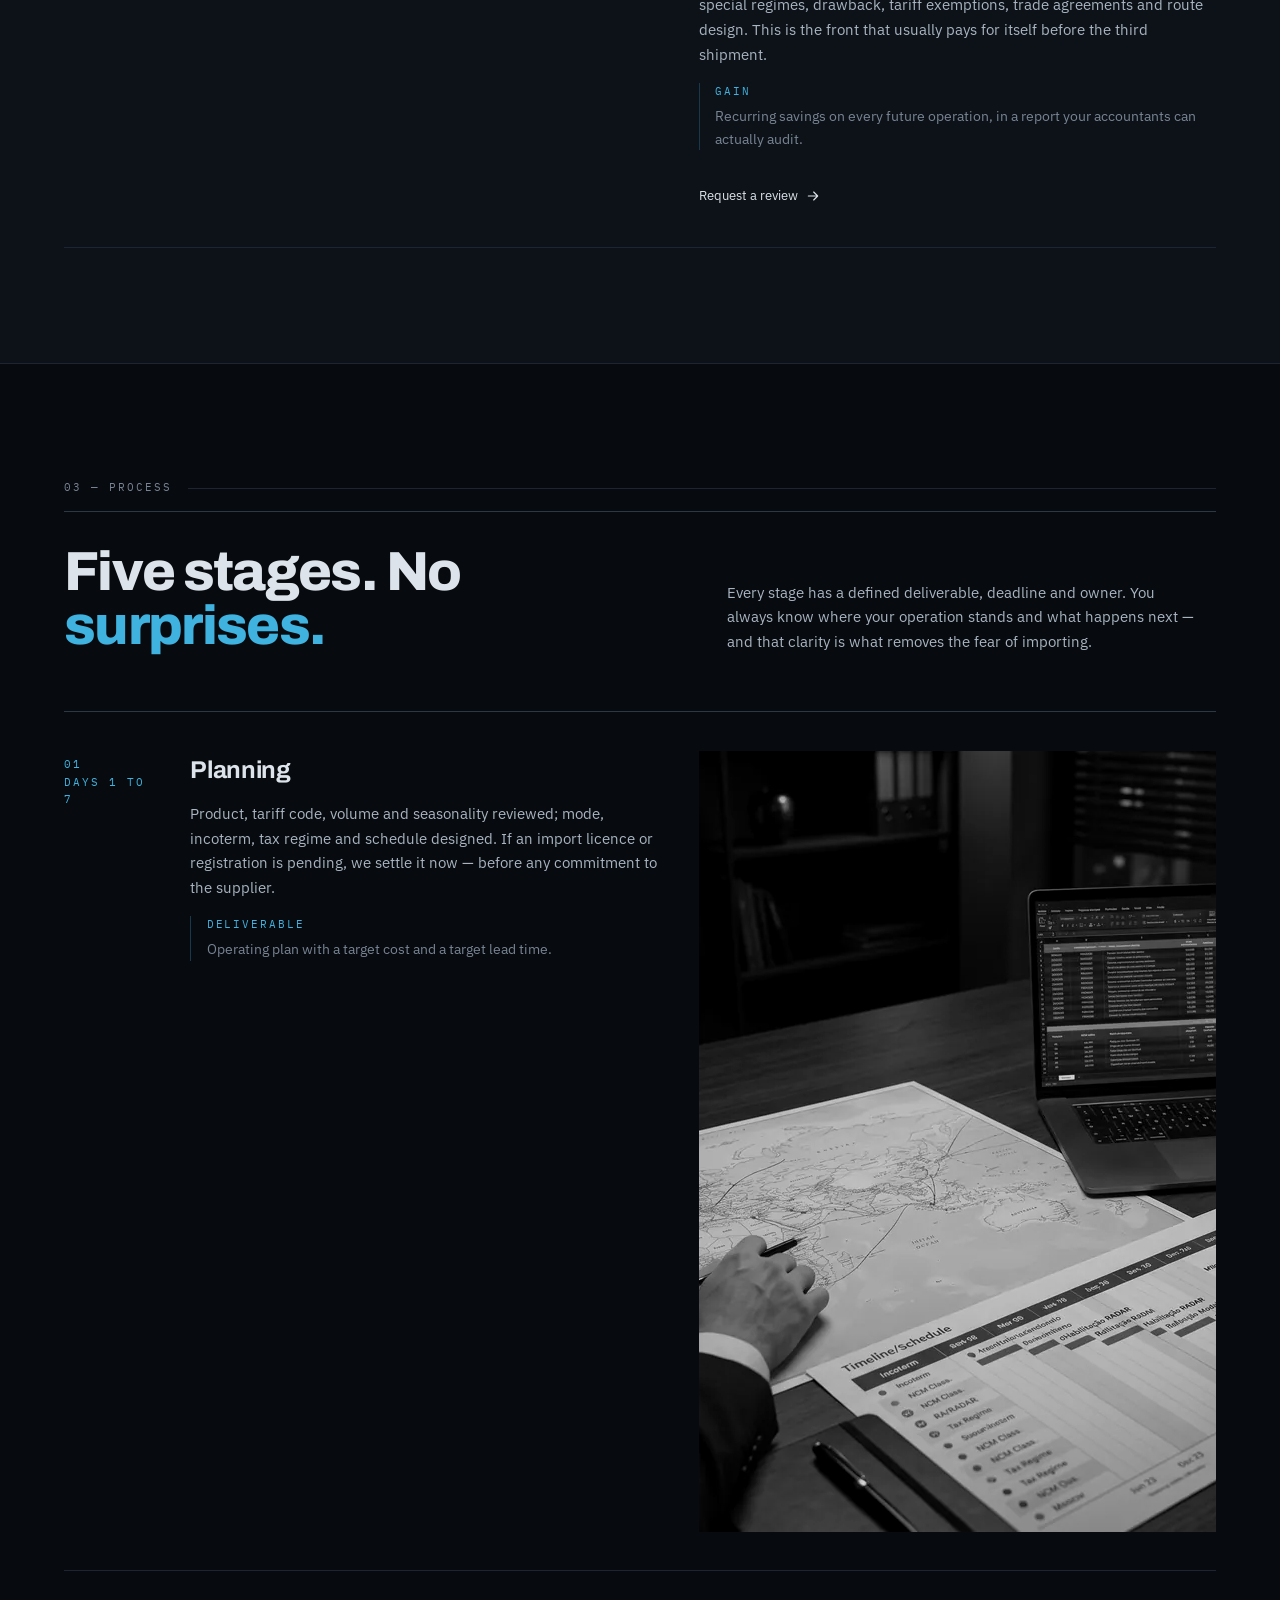
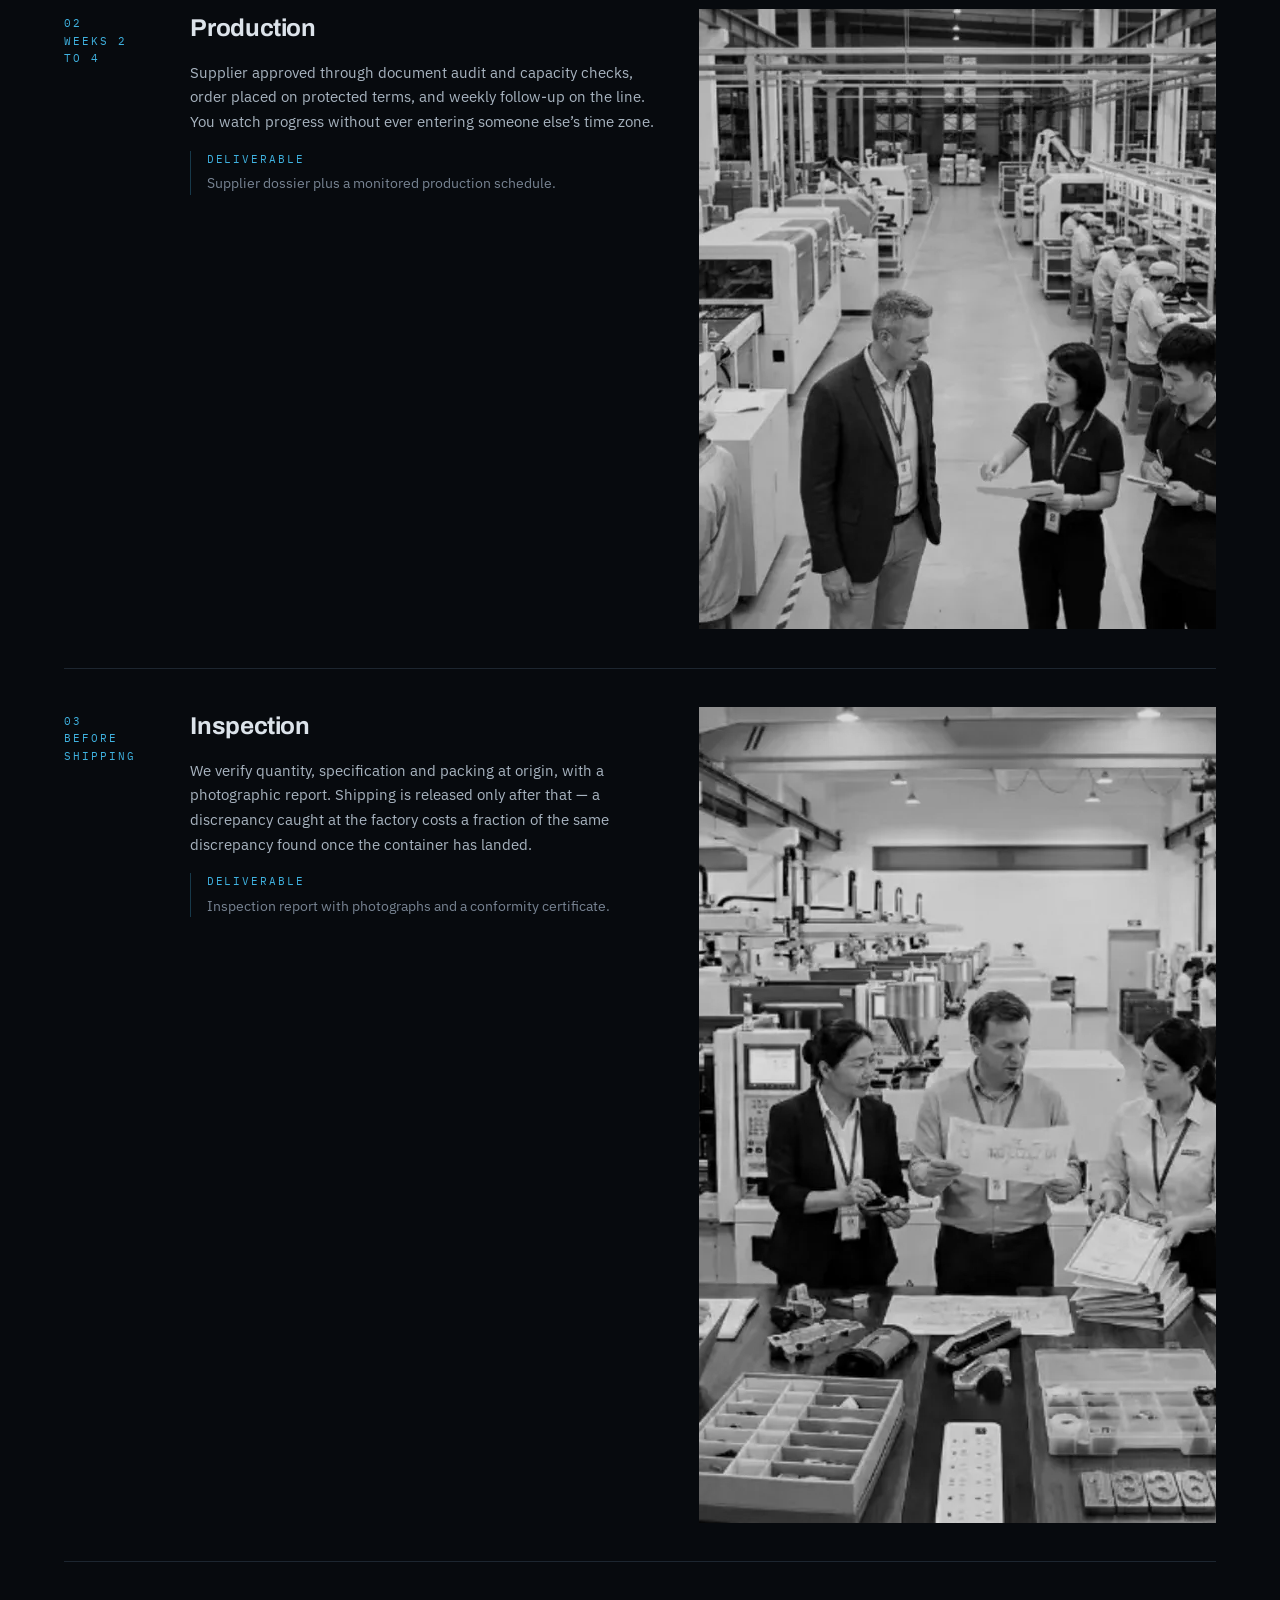
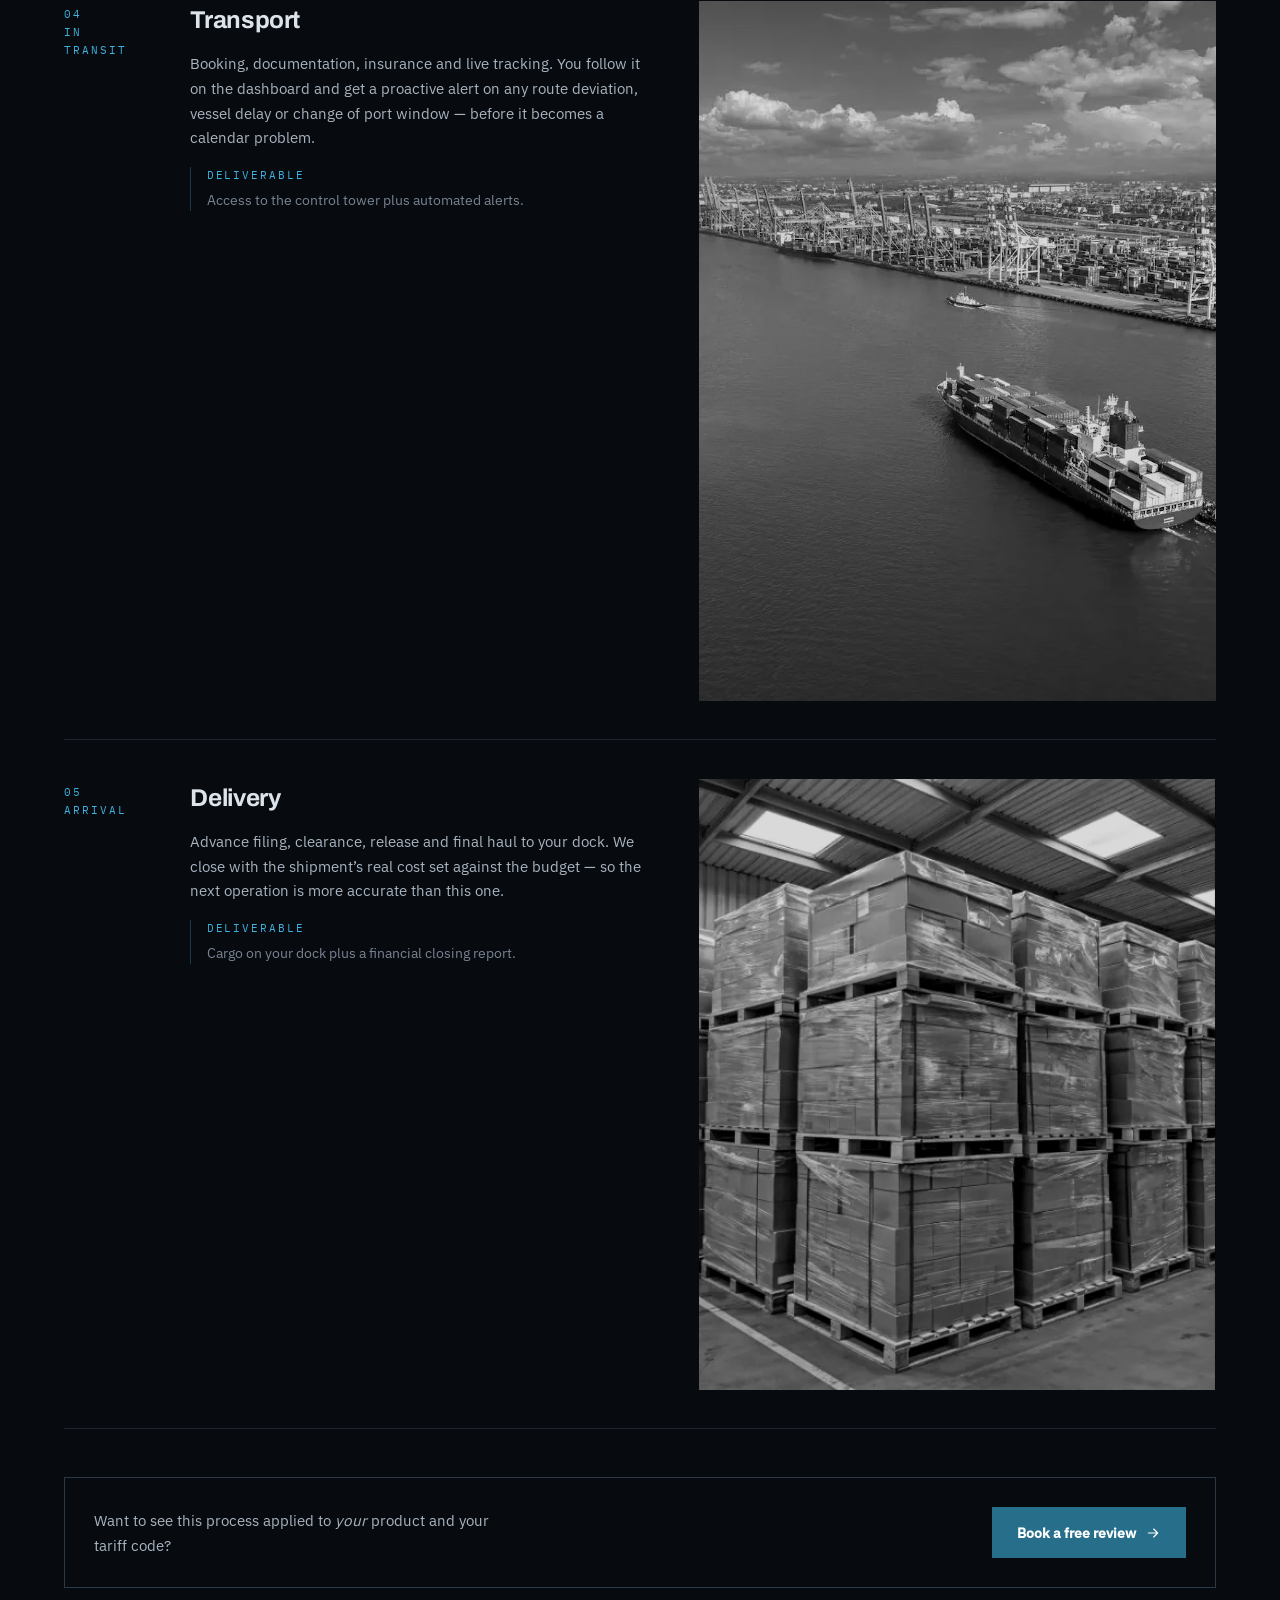
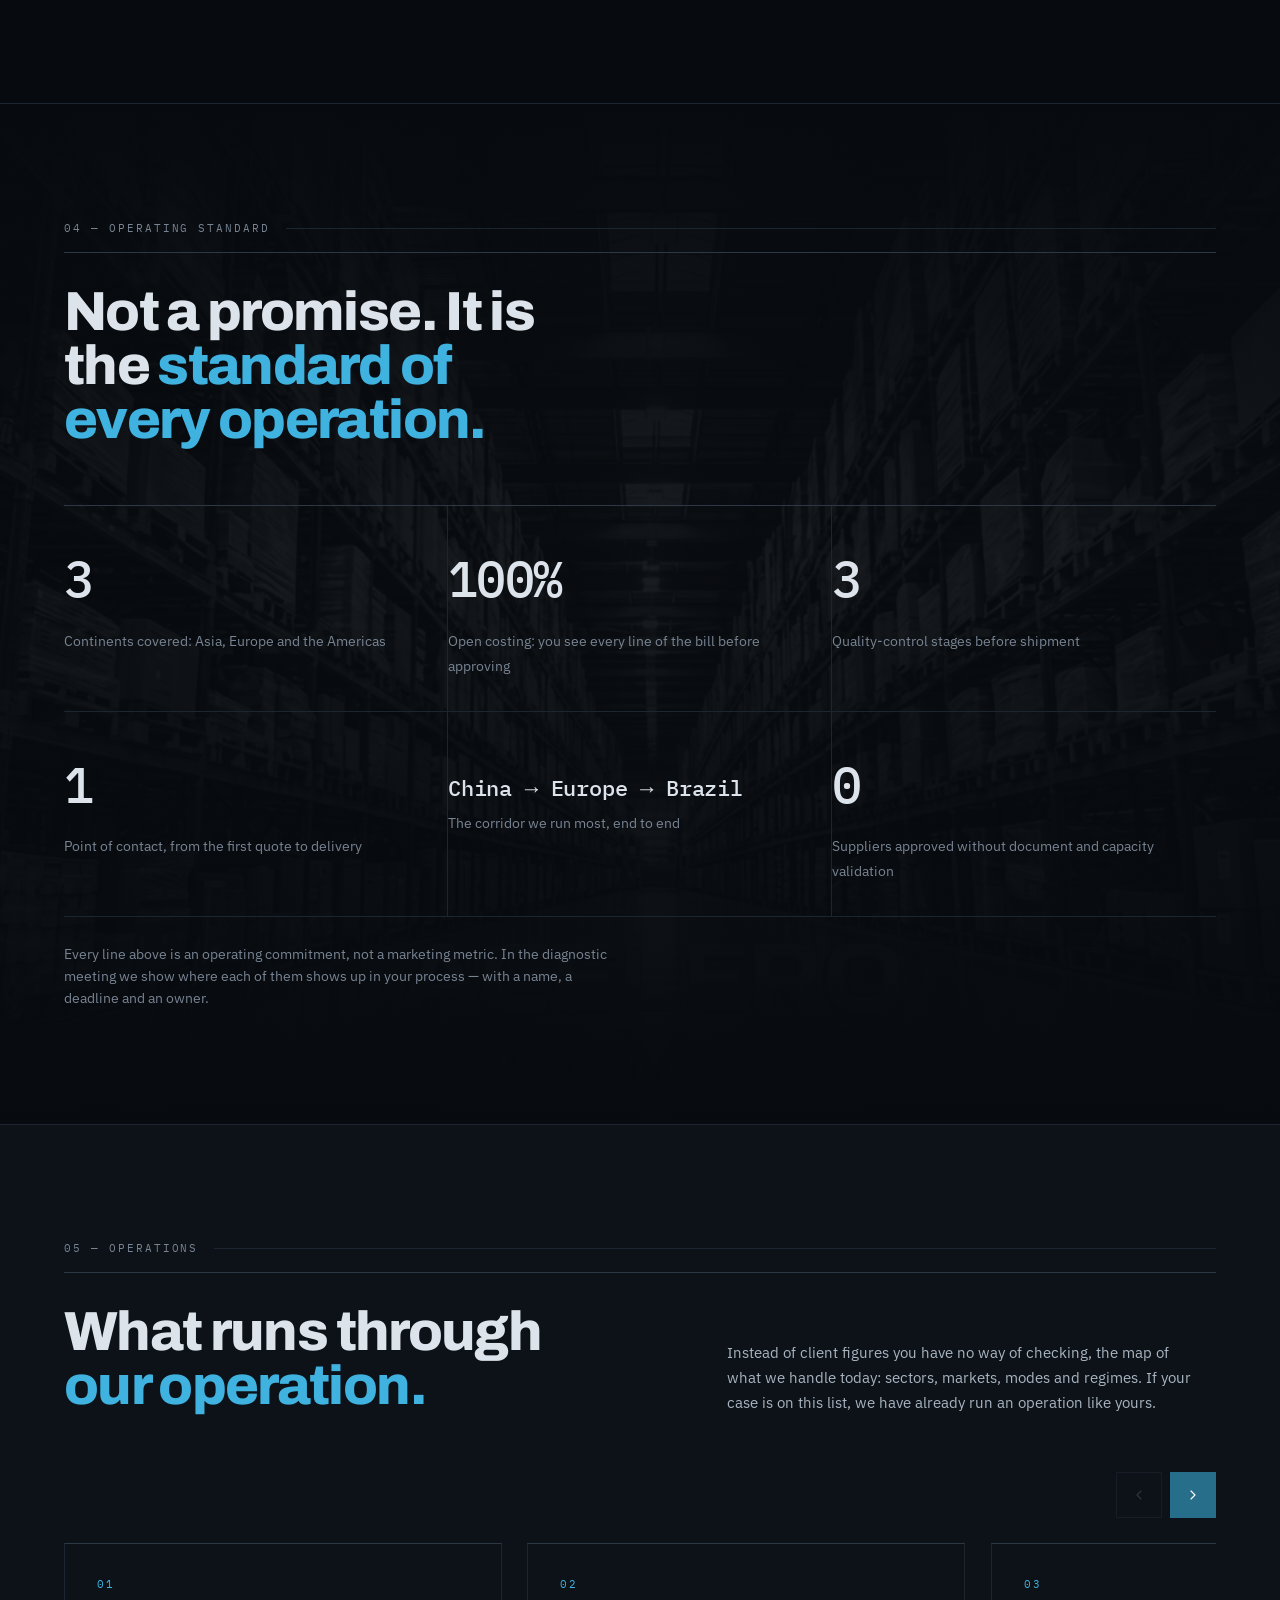
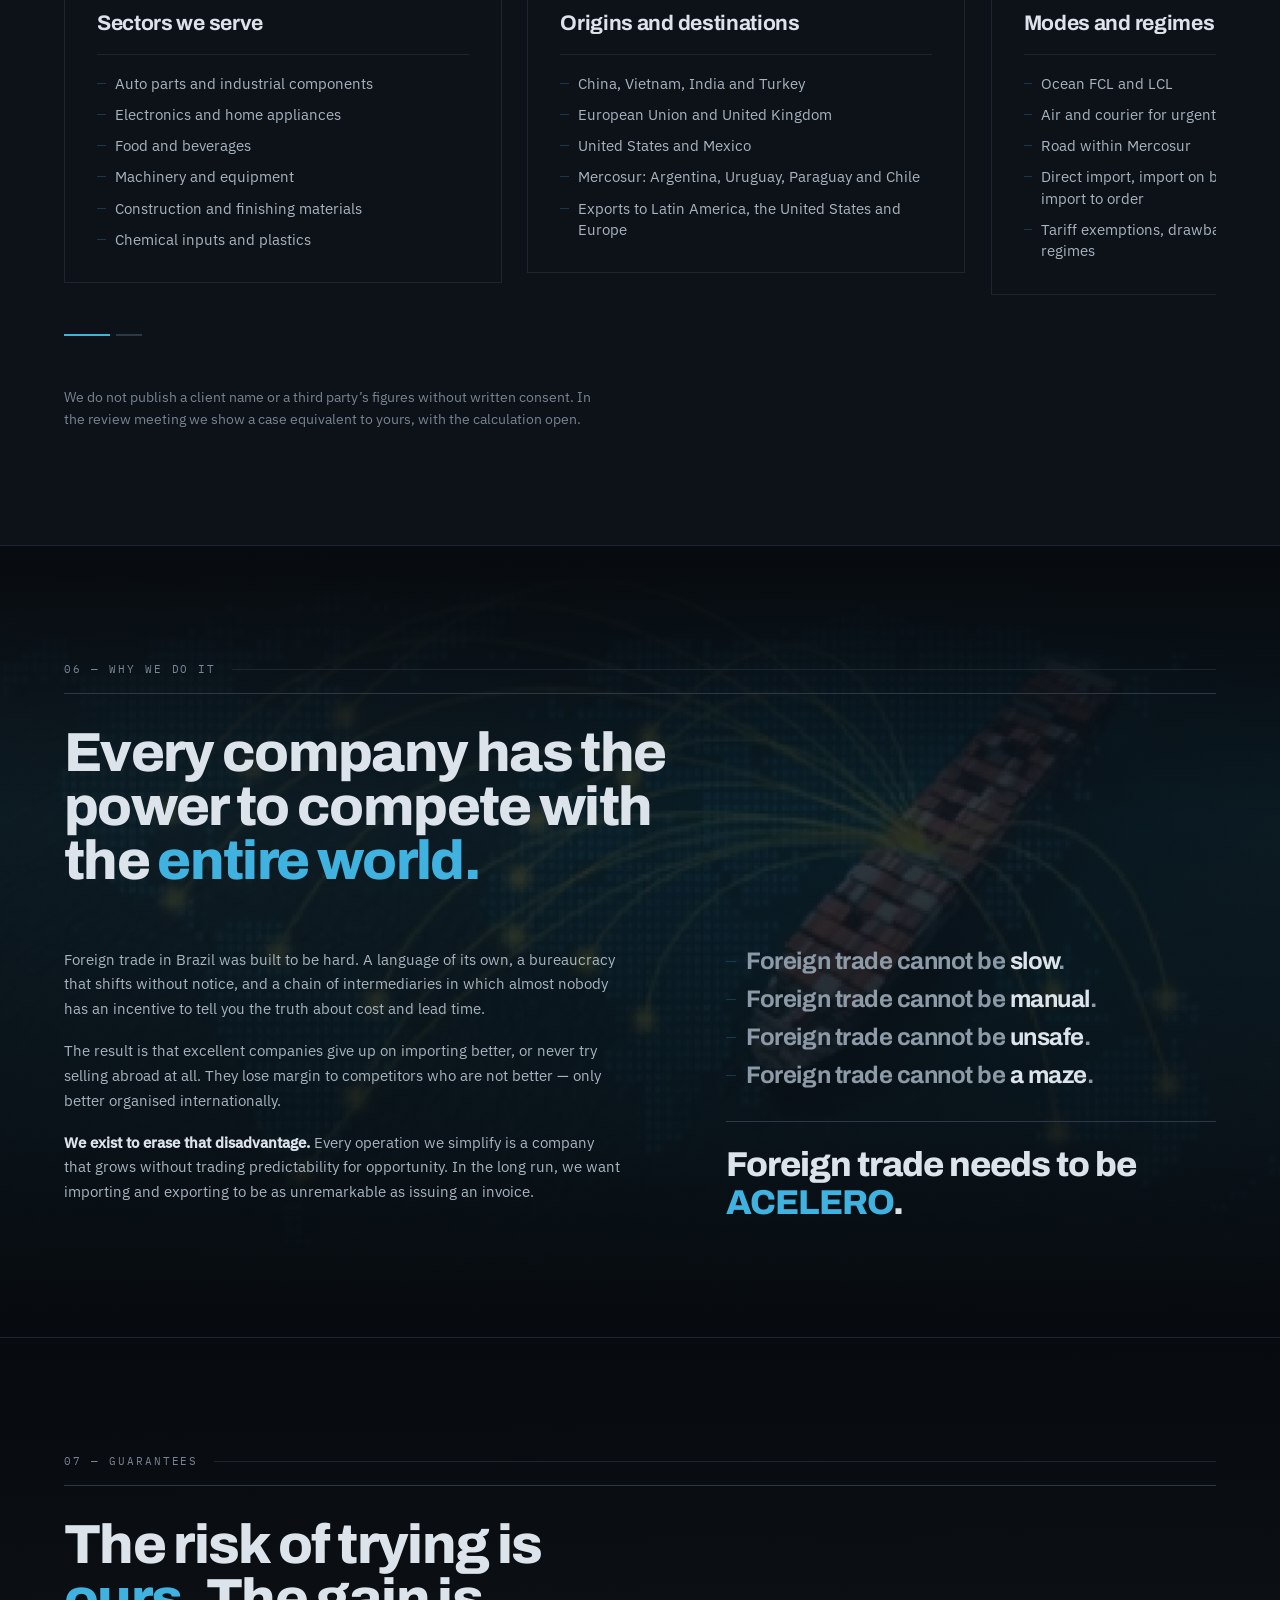
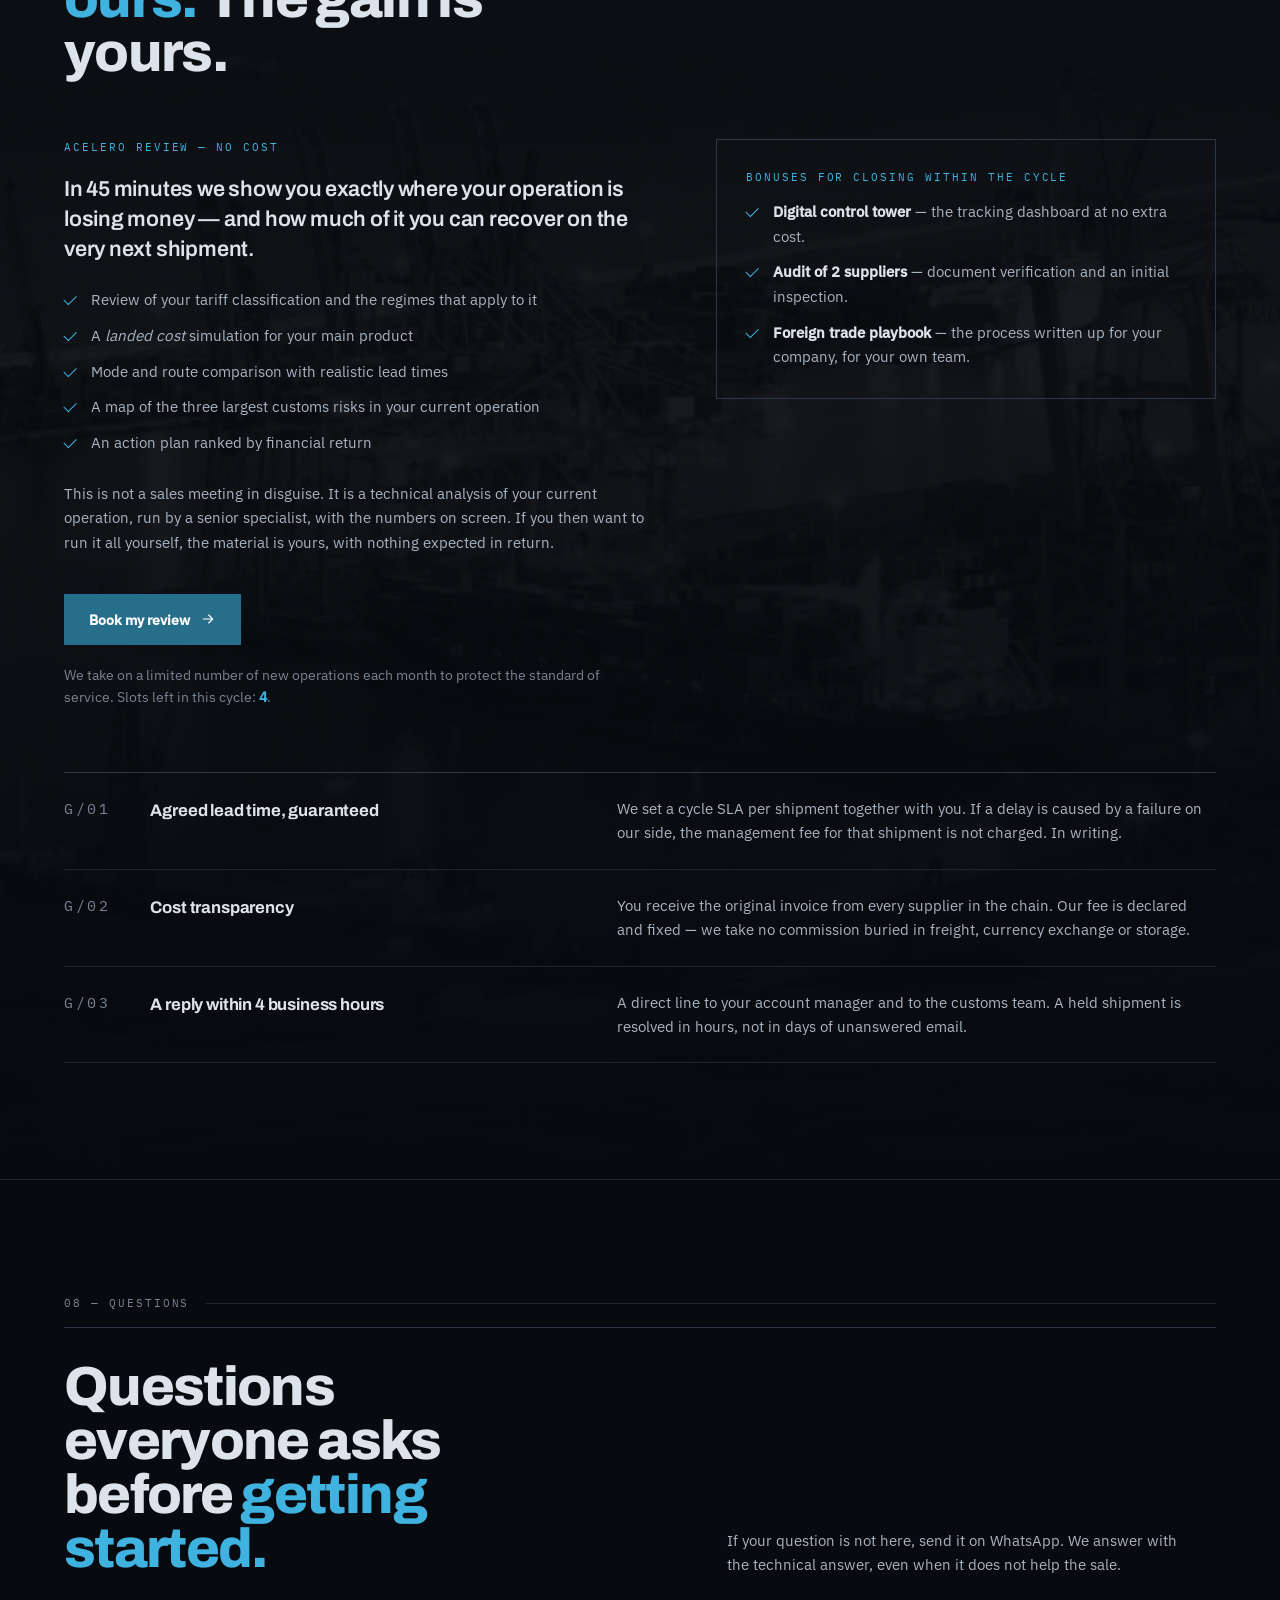
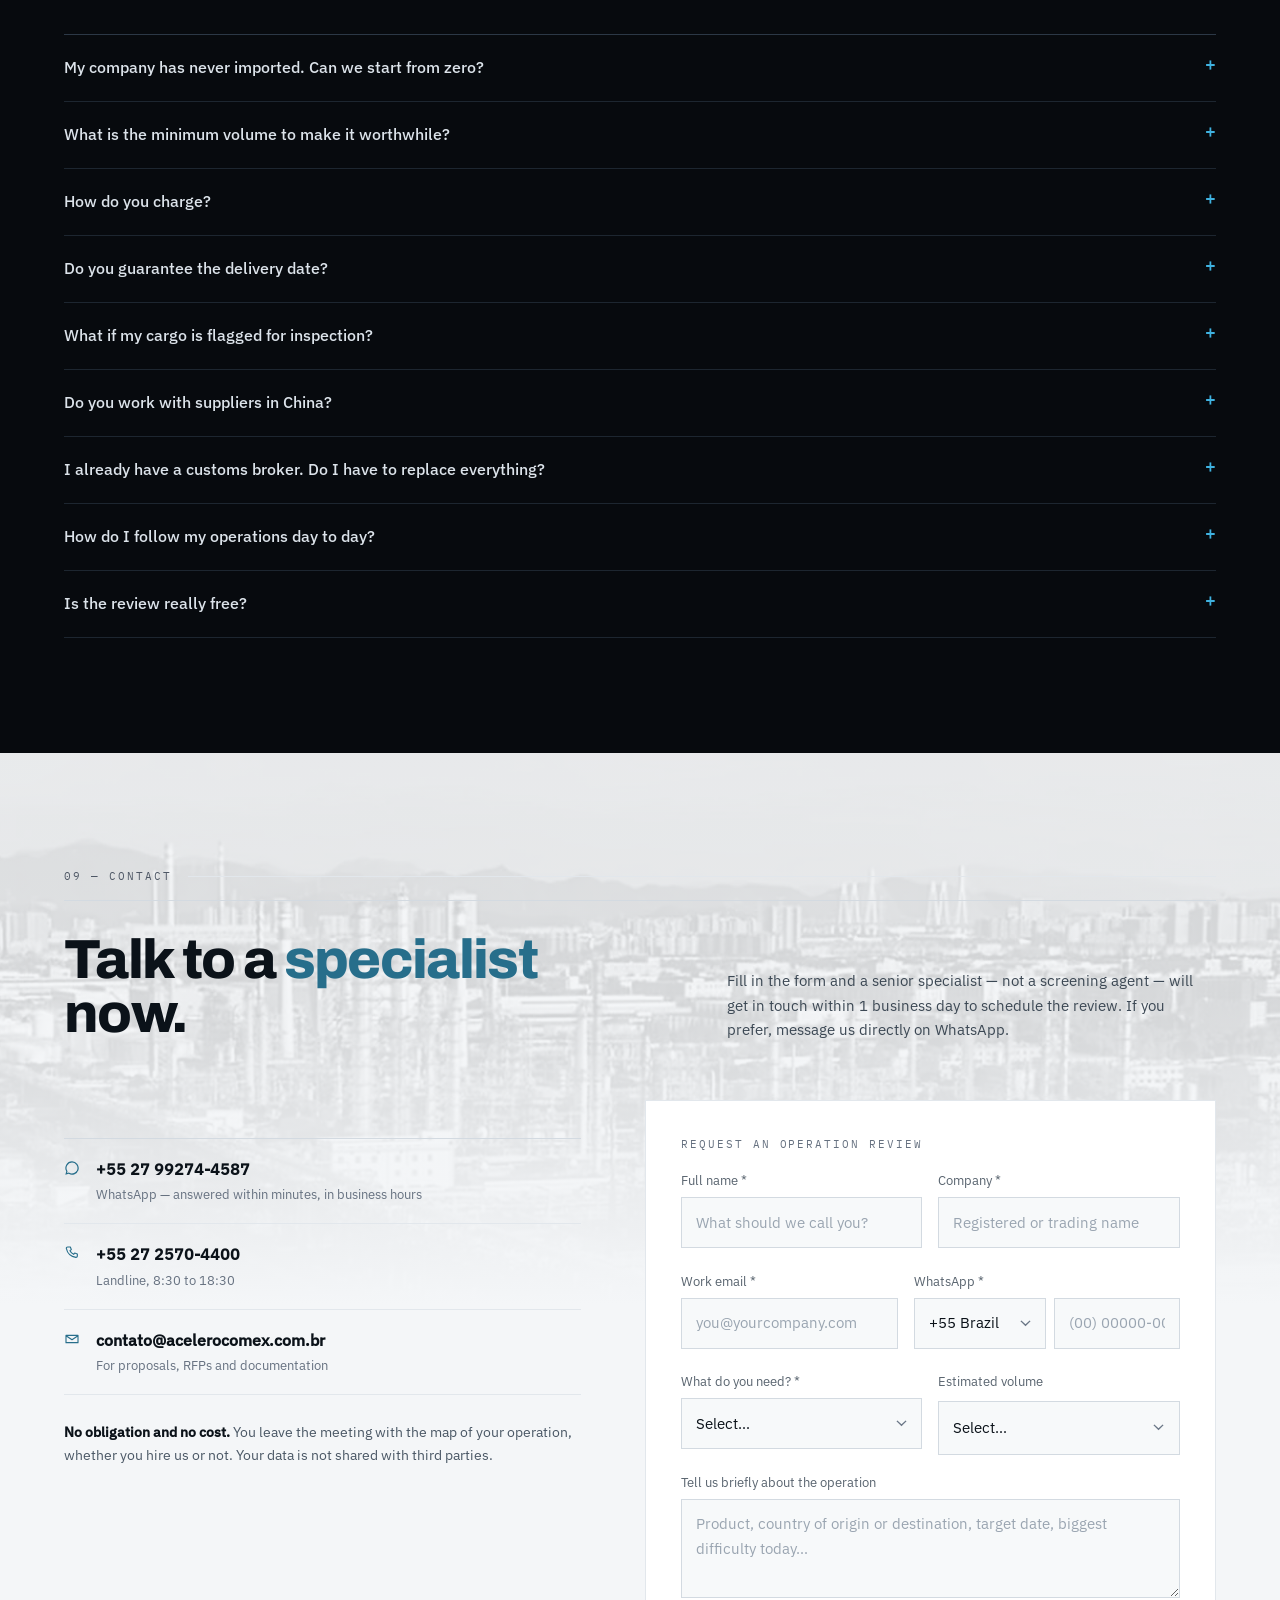
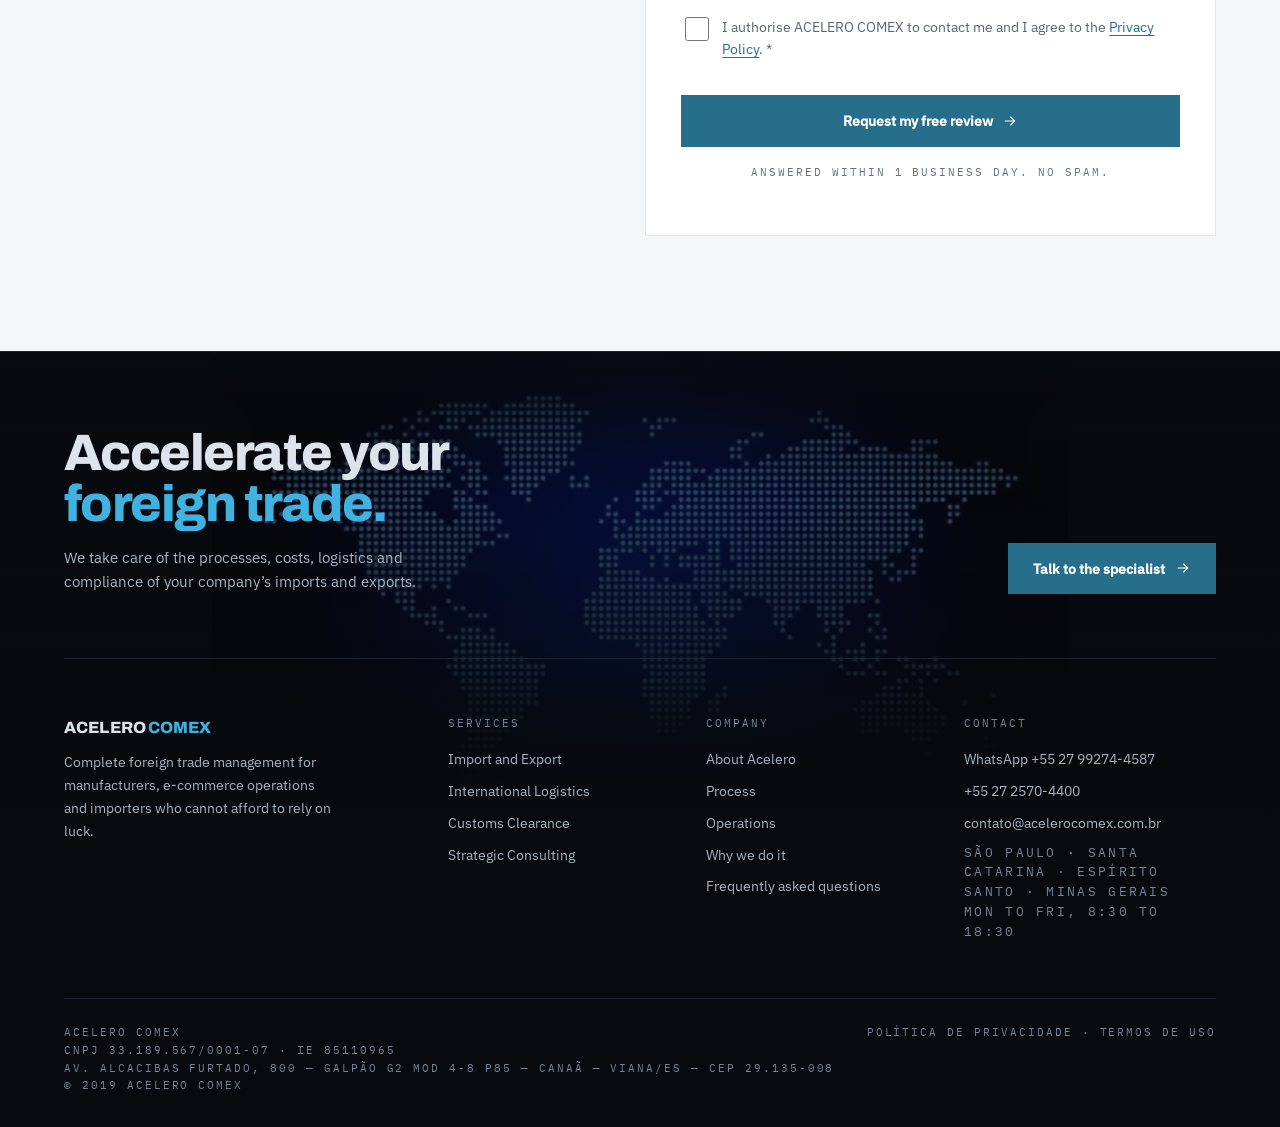
==== commit c93e6fef: "Auditoria técnica: correções encontradas nos testes O navio sobre o mapa-múndi entra na seção 06 e a" ====
--- a/index.html
+++ b/index.html
@@ -23,6 +23,12 @@
   <!-- Um arquivo só, montado a partir de components/styles/ por
        tools/montar.py: cada <link> extra é uma requisição que bloqueia a
        pintura da página. -->
+  <!-- As duas fontes que aparecem acima da dobra vêm antes do CSS. Sem isso o
+       navegador só descobre que precisa delas depois de ler o styles.css, e a
+       troca da fonte de sistema pela definitiva empurrava o texto: a auditoria
+       mediu 0,072 de CLS num único salto, aos 196ms, quando a fonte chegava. -->
+  <link rel="preload" href="assets/fonts/Archivo-latin-b92029.woff2" as="font" type="font/woff2" crossorigin />
+  <link rel="preload" href="assets/fonts/IBMPlexSans-latin-a68a20.woff2" as="font" type="font/woff2" crossorigin />
   <link rel="stylesheet" href="styles.css" />
 
   <script type="application/ld+json">
@@ -90,7 +96,7 @@
   <div class="capa__foto">
     <picture>
       <source srcset="assets/img/conteiner-acelero.webp 2000w, assets/img/conteiner-acelero-1200w.webp 1200w" sizes="100vw" type="image/webp" />
-      <img src="assets/img/conteiner-acelero.jpg" srcset="assets/img/conteiner-acelero.jpg 2000w, assets/img/conteiner-acelero-1200w.jpg 1200w" sizes="100vw" alt="Contêiner marítimo com a marca ACELERO COMEX no pátio do terminal" fetchpriority="high" />
+      <img width="2000" height="1143" src="assets/img/conteiner-acelero.jpg" srcset="assets/img/conteiner-acelero.jpg 2000w, assets/img/conteiner-acelero-1200w.jpg 1200w" sizes="100vw" alt="Contêiner marítimo com a marca ACELERO COMEX no pátio do terminal" fetchpriority="high" />
     </picture>
   </div>
   <div class="capa__in wrap">
@@ -204,7 +210,7 @@
           <p class="linha__g" data-i18n="step.o.1"><span class="mono">Entregável</span> Plano operacional com custo-alvo e prazo-alvo.</p>
         </div>
         <figure class="linha__m" data-opcional>
-          <picture><source srcset="assets/img/planejamento.webp" type="image/webp" /><img src="assets/img/planejamento.jpg" alt="Mesa de planejamento com mapa de rotas, cronograma do embarque e painel de indicadores" loading="lazy" /></picture>
+          <picture><source srcset="assets/img/planejamento.webp" type="image/webp" /><img width="1400" height="781" src="assets/img/planejamento.jpg" alt="Mesa de planejamento com mapa de rotas, cronograma do embarque e painel de indicadores" loading="lazy" /></picture>
         </figure>
       </article>
       <article class="linha" data-ap>
@@ -215,7 +221,7 @@
           <p class="linha__g" data-i18n="step.o.2"><span class="mono">Entregável</span> Dossiê do fornecedor + cronograma de produção monitorado.</p>
         </div>
         <figure class="linha__m" data-opcional>
-          <picture><source srcset="assets/img/linha-producao.webp" type="image/webp" /><img src="assets/img/linha-producao.jpg" alt="Linha de produção com equipe de engenharia acompanhando a montagem" loading="lazy" /></picture>
+          <picture><source srcset="assets/img/linha-producao.webp" type="image/webp" /><img width="1150" height="620" src="assets/img/linha-producao.jpg" alt="Linha de produção com equipe de engenharia acompanhando a montagem" loading="lazy" /></picture>
         </figure>
       </article>
       <article class="linha" data-ap>
@@ -226,7 +232,7 @@
           <p class="linha__g" data-i18n="step.o.3"><span class="mono">Entregável</span> Relatório de inspeção com fotos e laudo de conformidade.</p>
         </div>
         <figure class="linha__m" data-opcional>
-          <picture><source srcset="assets/img/inspecao-fornecedor.webp" type="image/webp" /><img src="assets/img/inspecao-fornecedor.jpg" alt="Equipe técnica conferindo desenhos e amostras de peças na fábrica" loading="lazy" /></picture>
+          <picture><source srcset="assets/img/inspecao-fornecedor.webp" type="image/webp" /><img width="1100" height="816" src="assets/img/inspecao-fornecedor.jpg" alt="Equipe técnica conferindo desenhos e amostras de peças na fábrica" loading="lazy" /></picture>
         </figure>
       </article>
       <article class="linha" data-ap>
@@ -237,7 +243,7 @@
           <p class="linha__g" data-i18n="step.o.4"><span class="mono">Entregável</span> Acesso à torre de controle + alertas automáticos.</p>
         </div>
         <figure class="linha__m" data-opcional>
-          <picture><source srcset="assets/img/transporte.webp" type="image/webp" /><img src="assets/img/transporte.jpg" alt="Contêineres em trânsito no terminal portuário" loading="lazy" /></picture>
+          <picture><source srcset="assets/img/transporte.webp" type="image/webp" /><img width="1060" height="700" src="assets/img/transporte.jpg" alt="Contêineres em trânsito no terminal portuário" loading="lazy" /></picture>
         </figure>
       </article>
       <article class="linha" data-ap>
@@ -248,7 +254,7 @@
           <p class="linha__g" data-i18n="step.o.5"><span class="mono">Entregável</span> Carga na sua doca + relatório de fechamento financeiro.</p>
         </div>
         <figure class="linha__m" data-opcional>
-          <picture><source srcset="assets/img/entrega.webp" type="image/webp" /><img src="assets/img/entrega.jpg" alt="Descarregamento da carga na doca do cliente" loading="lazy" /></picture>
+          <picture><source srcset="assets/img/entrega.webp" type="image/webp" /><img width="474" height="611" src="assets/img/entrega.jpg" alt="Descarregamento da carga na doca do cliente" loading="lazy" /></picture>
         </figure>
       </article>
     </div>
@@ -261,7 +267,7 @@
 
 <section class="bloco bloco--foto" id="resultados">
   <div class="placa" aria-hidden="true">
-    <picture><source srcset="assets/img/prateleiras-estoque.webp" type="image/webp" /><img src="assets/img/prateleiras-estoque.jpg" alt="" loading="lazy" /></picture>
+    <picture><source srcset="assets/img/prateleiras-estoque.webp" type="image/webp" /><img width="1488" height="717" src="assets/img/prateleiras-estoque.jpg" alt="" loading="lazy" /></picture>
   </div>
   <div class="wrap">
     <div class="cab">
@@ -333,12 +339,8 @@
        propósito, e a imagem carrega o argumento sem precisar de legenda. Aqui o
        degradê é azul, não preto — o azul já é o da própria foto. Enquanto o
        arquivo definitivo não sobe, o slot cai para o mapa-múndi. -->
-  <div class="placa" aria-hidden="true" data-opcional
-       data-alternativa="assets/img/mapa-mundi.jpg">
-    <!-- Sem <picture> enquanto o slot tem alternativa: o <source> webp vence a
-         escolha do navegador e a troca de src no <img> não teria efeito. O webp
-         entra junto com a foto definitiva. -->
-    <img src="assets/img/navio-mapa-mundi.jpg" alt="" loading="lazy" />
+  <div class="placa" aria-hidden="true">
+    <picture><source srcset="assets/img/navio-mapa-mundi.webp" type="image/webp" /><img width="980" height="562" src="assets/img/navio-mapa-mundi.jpg" alt="" loading="lazy" /></picture>
   </div>
   <div class="wrap">
     <div class="cab">
@@ -354,7 +356,7 @@
 
 <section class="bloco bloco--foto" id="garantia">
   <div class="placa" aria-hidden="true">
-    <picture><source srcset="assets/img/risco-operacao.webp" type="image/webp" /><img src="assets/img/risco-operacao.jpg" alt="" loading="lazy" /></picture>
+    <picture><source srcset="assets/img/risco-operacao.webp" type="image/webp" /><img width="1052" height="693" src="assets/img/risco-operacao.jpg" alt="" loading="lazy" /></picture>
   </div>
   <div class="wrap">
     <div class="cab">
@@ -416,7 +418,7 @@
        traz. Aqui o degradê é claro, não escuro — a seção é a única de fundo
        papel do site, e o tratamento das seções 04 e 07 apagaria o texto. -->
   <div class="placa" aria-hidden="true">
-    <picture><source srcset="assets/img/polo-industrial-china.webp" type="image/webp" /><img src="assets/img/polo-industrial-china.jpg" alt="" loading="lazy" /></picture>
+    <picture><source srcset="assets/img/polo-industrial-china.webp" type="image/webp" /><img width="1390" height="572" src="assets/img/polo-industrial-china.jpg" alt="" loading="lazy" /></picture>
   </div>
   <div class="wrap">
     <div class="cab">
@@ -501,7 +503,7 @@
        inteiro (contain) e em modo screen — o fundo escuro da arte some e só os
        pontos acendem sobre a tinta do rodapé. -->
   <figure class="placa placa--rodape" data-opcional aria-hidden="true">
-    <picture><source srcset="assets/img/mapa-mundi.webp" type="image/webp" /><img src="assets/img/mapa-mundi.jpg" alt="" loading="lazy" /></picture>
+    <picture><source srcset="assets/img/mapa-mundi.webp" type="image/webp" /><img width="761" height="427" src="assets/img/mapa-mundi.jpg" alt="" loading="lazy" /></picture>
   </figure>
   <div class="wrap">
     <div class="chamada">
--- a/styles.css
+++ b/styles.css
@@ -146,7 +146,9 @@
   --tinta-2:    #0D1218;   /* faixa alternada               */
   --filete:     #1D2630;   /* linha do documento            */
   --filete-2:   #2C3846;   /* linha em destaque             */
-  --grafite:    #6E7C8B;   /* rótulo, metadado              */
+  --grafite:    #788493;   /* rótulo, metadado — 4,94 sobre o fundo dos
+                              cartões; o #6E7C8B anterior dava 4,40 e não
+                              cumpria o mínimo da WCAG AA               */
   --leitura:    #A8B4C0;   /* corpo de texto                */
   --claro:      #DCE3EA;   /* texto forte                   */
   --papel:      #F4F6F8;   /* branco da seção clara         */
@@ -567,13 +569,18 @@
 /* ---- marcadores -----------------------------------------------------------
    Traço, não bolinha: acompanha o vocabulário de filetes do resto da página. */
 .carrossel__pts { display: flex; gap: .4rem; margin-top: 1.3rem; }
+/* O traço continua com 2px de altura, mas o botão passa a ter 24px: era um
+   alvo de 26x2 px, impossível de acertar com o dedo e abaixo do mínimo de
+   24x24 da WCAG 2.5.8. O padding é transparente — o desenho não muda. */
 .carrossel__pts button {
-  width: 26px; height: 2px; background: var(--filete-2);
-  transition: background .3s, width .34s var(--curva);
-}
-.carrossel__pts button.ativo { background: var(--azul); width: 46px; }
-.claro .carrossel__pts button { background: #D3DAE1; }
-.claro .carrossel__pts button.ativo { background: var(--azul-fundo); }
+  width: 26px; height: 24px; padding: 11px 0; background: none;
+  border: 0; box-sizing: border-box; background-clip: content-box;
+  background-color: var(--filete-2);
+  transition: background-color .3s, width .34s var(--curva);
+}
+.carrossel__pts button.ativo { background-color: var(--azul); width: 46px; }
+.claro .carrossel__pts button { background-color: #D3DAE1; }
+.claro .carrossel__pts button.ativo { background-color: var(--azul-fundo); }
 
 /* ---- slide de case --------------------------------------------------------
    Dentro do carrossel o case volta a ser um bloco vertical: em coluna estreita
@@ -681,7 +688,7 @@
 /* ---------------------------------------------------------------- contato claro */
 .claro { background: var(--papel); color: #3A4652; border-top: 0; }
 .claro h2, .claro h3 { color: #0B1219; }
-.claro .mono { color: #6B7787; }
+.claro .mono { color: #667180; }
 .claro .cab__n { border-bottom-color: #D3DAE1; }
 .claro .cab__n::after { background: #E2E7EC; }
 .claro strong, .claro b { color: #0B1219; }
@@ -695,7 +702,7 @@
 .canais a:hover { background: rgba(39,110,139,.05); }
 .canais svg { flex: 0 0 auto; margin-top: .2rem; color: var(--azul-fundo); }
 .canais b { display: block; font-size: 1rem; }
-.canais em { display: block; font-style: normal; font-size: .84rem; color: #6B7787; margin-top: .1rem; }
+.canais em { display: block; font-style: normal; font-size: .84rem; color: #667180; margin-top: .1rem; }
 .resguardo { margin-top: 1.6rem; font-size: .88rem; color: #59646F; }
 
 /* formulário */
@@ -724,11 +731,13 @@
 .fe { font-family: var(--f-mono); font-size: .7rem; letter-spacing: .05em; color: #C2410C; }
 .fd.err input, .fd.err select, .fd.err textarea { border-color: #C2410C; box-shadow: inset 0 0 0 1px #C2410C; }
 .chk { display: flex; gap: .65rem; align-items: flex-start; font-size: .85rem; color: #59646F; cursor: pointer; }
-.chk input { flex: 0 0 auto; width: 17px; height: 17px; margin-top: .2rem; accent-color: var(--azul-fundo); cursor: pointer; }
+/* 22px, não 17: com 17 o quadrado ficava abaixo do alvo mínimo de toque e
+   era o campo obrigatório mais difícil de acertar no celular. */
+.chk input { flex: 0 0 auto; width: 24px; height: 24px; margin-top: .05rem; accent-color: var(--azul-fundo); cursor: pointer; }
 .chk a { color: var(--azul-fundo); text-underline-offset: 3px; }
 .chk--travada { opacity: .45; cursor: not-allowed; }
 .mel { position: absolute; left: -9999px; width: 1px; height: 1px; overflow: hidden; }
-.form__n { margin: 0; text-align: center; color: #6B7787; }
+.form__n { margin: 0; text-align: center; color: #667180; }
 .form__fb { margin: 0; font-size: .9rem; text-align: center; }
 .form__fb.ok { color: #15803D; }
 .form__fb.bad { color: #C2410C; }
@@ -741,7 +750,7 @@
 .conf__n { margin: 0; font-family: var(--f-mono); font-size: 1.15rem; letter-spacing: .06em; color: #0B1219; }
 .conf__b { display: inline-flex; align-items: center; gap: .5rem; justify-self: start; padding: .55rem .9rem; text-decoration: none; font-family: var(--f-mono); font-size: .7rem; letter-spacing: .08em; text-transform: uppercase; color: #FFFFFF; background: var(--azul-fundo); transition: background .2s; }
 .conf__b:hover { background: var(--azul); color: var(--tinta); }
-.conf__k { margin: 0; font-size: .66rem; letter-spacing: .12em; color: #6B7787; }
+.conf__k { margin: 0; font-size: .66rem; letter-spacing: .12em; color: #667180; }
 .conf__k b { color: var(--azul-fundo); letter-spacing: .14em; }
 
 /* ---------- placa de fundo na seção clara ------------------------------
@@ -1040,3 +1049,13 @@
   html { scroll-behavior: auto; }
 }
 
+/* ---------- alvos de toque no celular -----------------------------------
+   Links de 23px de altura empilhados a 0,55rem de distância são o padrão de
+   rodapé que todo mundo erra com o dedo. No toque eles ganham 44px de altura
+   útil — o mínimo que Apple e Google recomendam — sem mudar a aparência. */
+@media (hover: none) and (max-width: 880px) {
+  .rod__c { gap: 0; }
+  .rod__c a { display: flex; align-items: center; min-height: 44px; }
+  .rod__b a { display: inline-flex; align-items: center; min-height: 40px; }
+}
+
